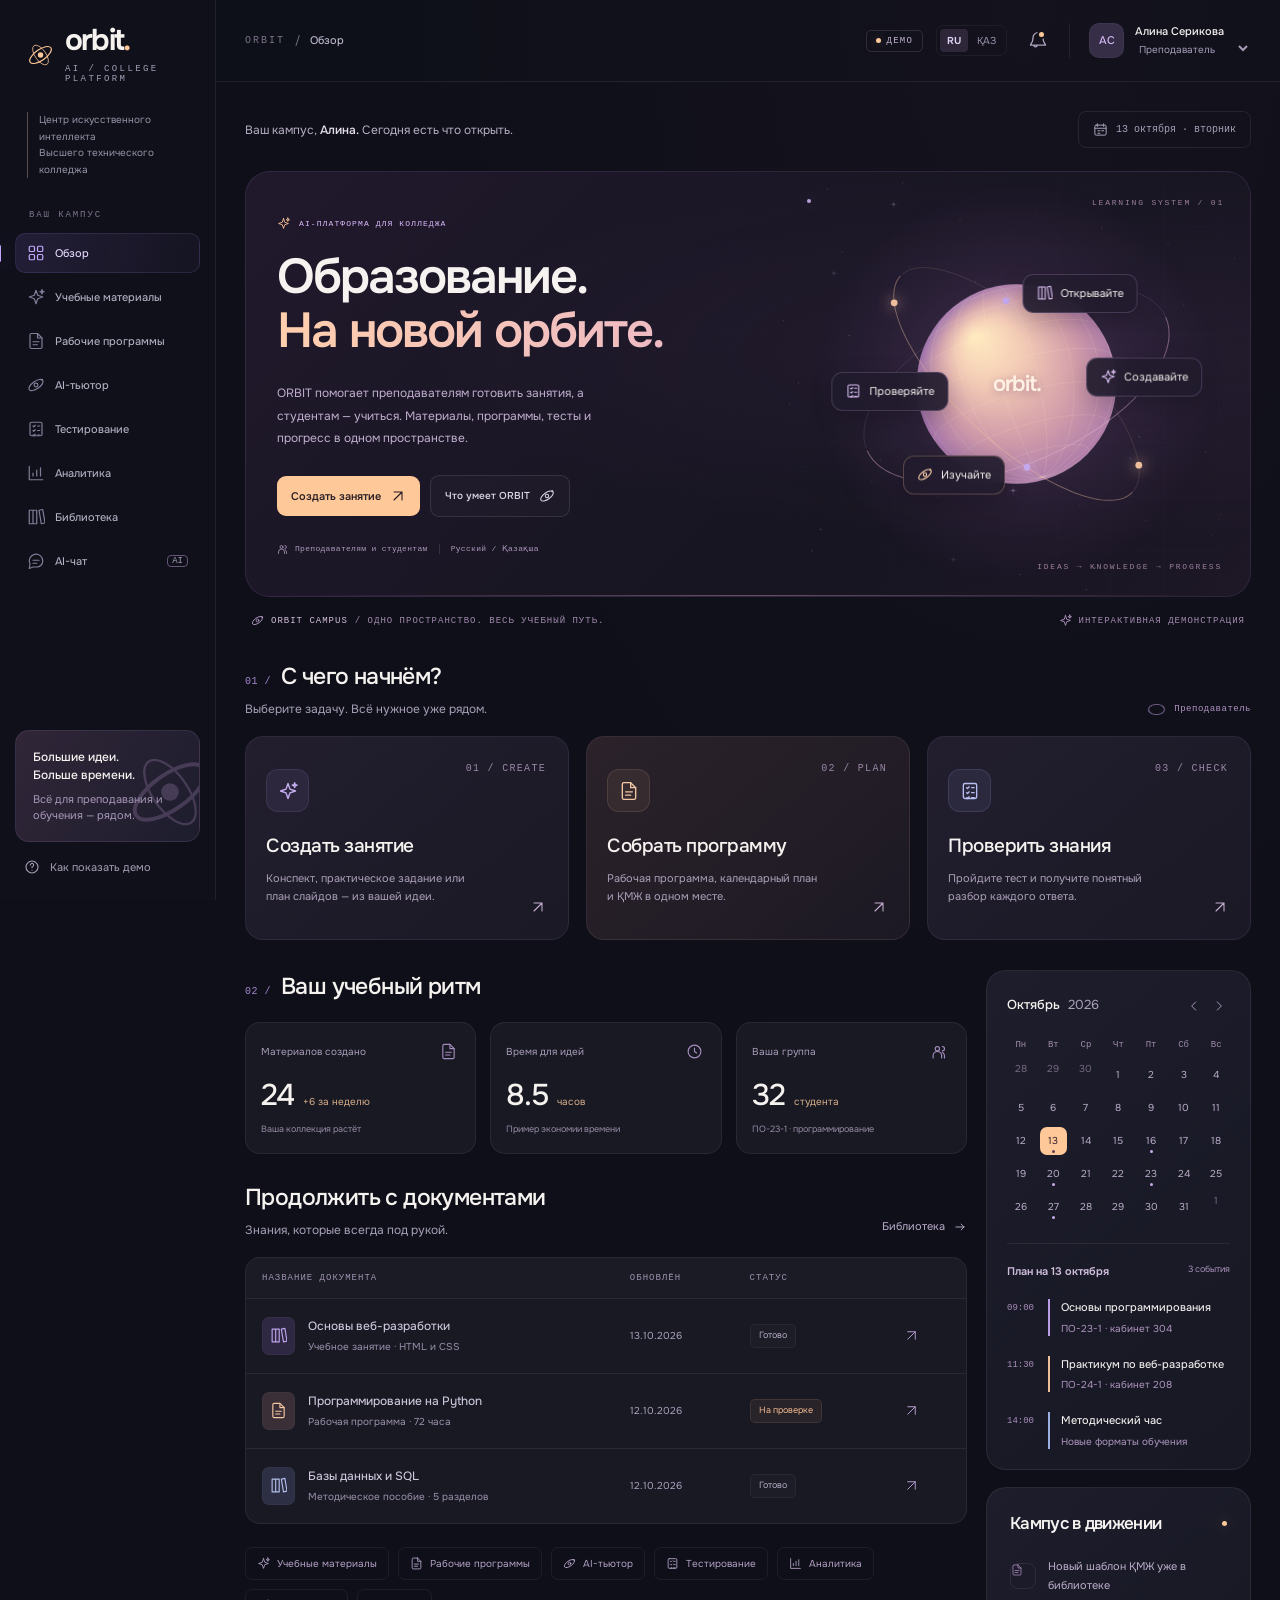
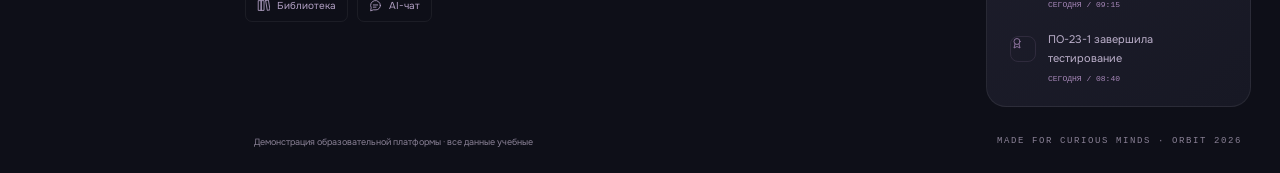
==== index.html @ 5b0c5c0c "first commit" ====
<!doctype html>
<html lang="ru">
<head>
<script type="application/json" id="font-license">{"font": "Onest", "license": "Copyright 2021 The Onest Project Authors (https://github.com/googlefonts/onest)\n\nThis Font Software is licensed under the SIL Open Font License, Version 1.1.\nThis license is copied below, and is also available with a FAQ at:\nhttps://scripts.sil.org/OFL\n\n\n-----------------------------------------------------------\nSIL OPEN FONT LICENSE Version 1.1 - 26 February 2007\n-----------------------------------------------------------\n\nPREAMBLE\nThe goals of the Open Font License (OFL) are to stimulate worldwide\ndevelopment of collaborative font projects, to support the font creation\nefforts of academic and linguistic communities, and to provide a free and\nopen framework in which fonts may be shared and improved in partnership\nwith others.\n\nThe OFL allows the licensed fonts to be used, studied, modified and\nredistributed freely as long as they are not sold by themselves. The\nfonts, including any derivative works, can be bundled, embedded, \nredistributed and/or sold with any software provided that any reserved\nnames are not used by derivative works. The fonts and derivatives,\nhowever, cannot be released under any other type of license. The\nrequirement for fonts to remain under this license does not apply\nto any document created using the fonts or their derivatives.\n\nDEFINITIONS\n\"Font Software\" refers to the set of files released by the Copyright\nHolder(s) under this license and clearly marked as such. This may\ninclude source files, build scripts and documentation.\n\n\"Reserved Font Name\" refers to any names specified as such after the\ncopyright statement(s).\n\n\"Original Version\" refers to the collection of Font Software components as\ndistributed by the Copyright Holder(s).\n\n\"Modified Version\" refers to any derivative made by adding to, deleting,\nor substituting -- in part or in whole -- any of the components of the\nOriginal Version, by changing formats or by porting the Font Software to a\nnew environment.\n\n\"Author\" refers to any designer, engineer, programmer, technical\nwriter or other person who contributed to the Font Software.\n\nPERMISSION & CONDITIONS\nPermission is hereby granted, free of charge, to any person obtaining\na copy of the Font Software, to use, study, copy, merge, embed, modify,\nredistribute, and sell modified and unmodified copies of the Font\nSoftware, subject to the following conditions:\n\n1) Neither the Font Software nor any of its individual components,\nin Original or Modified Versions, may be sold by itself.\n\n2) Original or Modified Versions of the Font Software may be bundled,\nredistributed and/or sold with any software, provided that each copy\ncontains the above copyright notice and this license. These can be\nincluded either as stand-alone text files, human-readable headers or\nin the appropriate machine-readable metadata fields within text or\nbinary files as long as those fields can be easily viewed by the user.\n\n3) No Modified Version of the Font Software may use the Reserved Font\nName(s) unless explicit written permission is granted by the corresponding\nCopyright Holder. This restriction only applies to the primary font name as\npresented to the users.\n\n4) The name(s) of the Copyright Holder(s) or the Author(s) of the Font\nSoftware shall not be used to promote, endorse or advertise any\nModified Version, except to acknowledge the contribution(s) of the\nCopyright Holder(s) and the Author(s) or with their explicit written\npermission.\n\n5) The Font Software, modified or unmodified, in part or in whole,\nmust be distributed entirely under this license, and must not be\ndistributed under any other license. The requirement for fonts to\nremain under this license does not apply to any document created\nusing the Font Software.\n\nTERMINATION\nThis license becomes null and void if any of the above conditions are\nnot met.\n\nDISCLAIMER\nTHE FONT SOFTWARE IS PROVIDED \"AS IS\", WITHOUT WARRANTY OF ANY KIND,\nEXPRESS OR IMPLIED, INCLUDING BUT NOT LIMITED TO ANY WARRANTIES OF\nMERCHANTABILITY, FITNESS FOR A PARTICULAR PURPOSE AND NONINFRINGEMENT\nOF COPYRIGHT, PATENT, TRADEMARK, OR OTHER RIGHT. IN NO EVENT SHALL THE\nCOPYRIGHT HOLDER BE LIABLE FOR ANY CLAIM, DAMAGES OR OTHER LIABILITY,\nINCLUDING ANY GENERAL, SPECIAL, INDIRECT, INCIDENTAL, OR CONSEQUENTIAL\nDAMAGES, WHETHER IN AN ACTION OF CONTRACT, TORT OR OTHERWISE, ARISING\nFROM, OUT OF THE USE OR INABILITY TO USE THE FONT SOFTWARE OR FROM\nOTHER DEALINGS IN THE FONT SOFTWARE.\n"}</script>
  <meta charset="utf-8">
  <meta name="viewport" content="width=device-width,initial-scale=1">
  <meta name="theme-color" content="#0e0f18">
  <meta name="description" content="ORBIT — интерактивная демонстрация образовательной платформы колледжа. Работает без интернета и установки.">
  <title>ORBIT — пространство образования</title>
  <link rel="icon" href="data:image/svg+xml,%3Csvg xmlns='http://www.w3.org/2000/svg' viewBox='0 0 64 64'%3E%3Crect width='64' height='64' rx='18' fill='%23161222'/%3E%3Cellipse cx='32' cy='32' rx='24' ry='12' transform='rotate(-35 32 32)' fill='none' stroke='%23ffc898' stroke-width='4'/%3E%3Ccircle cx='32' cy='32' r='7' fill='white'/%3E%3C/svg%3E">
  <style>
:root{--paper:#f5f6f0;--panel:#fff;--ink:#23362e;--muted:#7a857d;--line:#e5e9df;--purple:#4b55e8;--purple-soft:#edf0ff;--lime:#d9efa4;--forest:#233c33;--orange:#edac83;--peach:#f8e5d9;--radius:23px;--shadow:0 18px 55px #23362e0a;font-family:"Segoe UI",Arial,sans-serif;color:var(--ink);font-synthesis:none}
*{box-sizing:border-box}body{margin:0;background:var(--paper);font-size:14px;line-height:1.5}button,input,select,textarea{font:inherit}button,a,input,select,textarea{-webkit-tap-highlight-color:transparent}button{cursor:pointer}button:disabled{cursor:default;opacity:.5}button,a{touch-action:manipulation}button{color:inherit}a{color:inherit}button:focus-visible,a:focus-visible{outline:3px solid #a6b4ff;outline-offset:4px}input:focus,textarea:focus,select:focus{outline:2px solid #afb7fd;outline-offset:1px}button{border:0;background:none}h1,h2,h3,h4,p{margin:0}h1{font-size:34px;font-weight:650;letter-spacing:-1.3px;line-height:1.2}h2{font-size:20px;font-weight:650;letter-spacing:-.6px}h3{font-size:16px;font-weight:650;letter-spacing:-.3px}.icon{width:20px;height:20px;stroke-width:1.7;flex-shrink:0;vertical-align:middle}.app-shell{display:flex;min-height:100vh}.sidebar{width:244px;position:fixed;inset:0 auto 0 0;border-right:1px solid #dfe4d8;background:#edf0e7;padding:34px 23px 22px;z-index:30;display:flex;flex-direction:column}.brand{display:flex;align-items:center;gap:11px;padding:0 7px}.brand-symbol{width:39px;height:39px}.brand-name{font-size:27px;font-weight:760;letter-spacing:-1.1px;line-height:1}.brand-subtitle{font-size:10px;letter-spacing:2.2px;margin-top:6px;color:var(--muted)}.college-name{font-size:11px;line-height:1.6;margin:25px 9px 21px;color:#758071;max-width:165px}.nav-label{font-size:10px;letter-spacing:1.5px;text-transform:uppercase;color:#879180;margin:8px 12px 12px}.nav-list{display:flex;flex-direction:column;gap:6px}.nav-item{display:flex;align-items:center;gap:12px;text-align:left;border-radius:12px;padding:13px 14px;color:#758174;position:relative;font-size:13px;transition:background .2s,color .2s,transform .2s;width:100%}.nav-item:hover{background:#e4e8da;color:var(--ink);transform:translateX(2px)}.nav-item.active{background:var(--forest);color:#f5f7eb;box-shadow:0 5px 14px #1c322817}.nav-item.active:after{content:"";width:5px;height:5px;border-radius:50%;background:var(--lime);position:absolute;right:15px}.nav-ai{font-size:9px;border:1px solid #ccd2c1;padding:0 4px;border-radius:4px;margin-left:auto}.sidebar-bottom{margin-top:auto;padding-top:30px}.sidebar-note{padding:19px 16px;border-radius:18px;background:#e1e7d7;position:relative;overflow:hidden}.sidebar-note .mini-orbit{position:absolute;right:-9px;top:3px;width:72px;height:72px;opacity:.3}.sidebar-note h4{font-size:12px;position:relative;margin-bottom:5px}.sidebar-note p{font-size:11px;color:#75816d;position:relative;max-width:140px}.side-help{font-size:12px;margin-top:20px;display:flex;align-items:center;gap:10px;color:#7c8777;padding-left:10px}.workspace{margin-left:244px;width:calc(100% - 244px);min-width:0}.topbar{height:94px;display:flex;align-items:center;justify-content:space-between;padding:0 42px;border-bottom:1px solid var(--line);gap:18px}.breadcrumb{font-size:12px;color:#98a192;display:flex;align-items:center;gap:10px}.breadcrumb strong{font-weight:500;color:#566753}.topbar-tools{display:flex;align-items:center;gap:19px}.demo-tag{font-size:10px;letter-spacing:.5px;display:flex;align-items:center;gap:6px;border:1px solid #dce2d3;border-radius:6px;padding:4px 8px;color:#76816e}.status-dot{width:5px;height:5px;border-radius:50%;background:#83a15c;display:inline-block}.lang-toggle{display:flex;align-items:center;font-size:11px;gap:2px}.lang-toggle button{padding:5px 7px;color:#909989;border-radius:6px}.lang-toggle button.active{background:#e4e8dc;color:#344431;font-weight:650}.icon-button{padding:8px;display:flex;align-items:center;justify-content:center;border-radius:10px;color:#697864}.icon-button:hover{background:#e8eddf}.notif{position:relative}.notif:after{content:"";width:5px;height:5px;background:#eea785;border-radius:50%;position:absolute;right:10px;top:7px;border:2px solid var(--paper);box-sizing:content-box}.profile{display:flex;gap:10px;align-items:center;border-left:1px solid var(--line);padding-left:21px}.avatar{width:36px;height:36px;border-radius:50%;background:#e5d7f3;color:#6b4987;display:flex;align-items:center;justify-content:center;font-weight:650;font-size:12px;flex-shrink:0}.avatar.lime{background:#dfeab8;color:#56693c}.avatar.peach{background:#f5ddca;color:#997044}.avatar.blue{background:#dfe5fc;color:#626faa}.profile-copy{line-height:1.3}.profile-name{font-size:12px;font-weight:650}.role-select{border:0;background:transparent;color:#8b9685;font-size:10px;padding:3px 18px 0 0;max-width:135px;cursor:pointer}.menu-toggle{display:none}main{padding:35px 42px 25px;max-width:1700px;margin:0 auto}.page-head{display:flex;justify-content:space-between;gap:20px;align-items:flex-end;margin-bottom:29px}.page-head p{font-size:12px;color:var(--muted);margin-top:9px}.eyebrow{font-size:10px;font-weight:650;letter-spacing:1.4px;text-transform:uppercase;color:var(--muted);margin-bottom:12px}.date-chip{font-size:11px;color:#7d8978;border:1px solid #dfe5d7;border-radius:9px;padding:9px 13px;white-space:nowrap;display:flex;gap:8px;align-items:center}.btn{display:inline-flex;align-items:center;justify-content:center;gap:9px;padding:12px 19px;border-radius:10px;font-size:12px;font-weight:600;background:var(--purple);color:white;transition:transform .2s,background .2s,box-shadow .2s;white-space:nowrap}.btn:hover{transform:translateY(-2px);background:#3946d4;box-shadow:0 5px 17px #4b55e829}.btn.secondary{background:white;border:1px solid var(--line);color:var(--ink)}.btn.secondary:hover{background:#f9faf5}.btn.lime{background:var(--lime);color:#2b4130}.btn.lime:hover{background:#cce690}.btn.ghost{background:transparent;border:1px solid #cbd1c5;color:#657060}.btn.dark{background:var(--forest)}.btn.danger{background:#faf0ec;color:#af5d43;border:1px solid #f1d8cd}.btn.small{padding:8px 13px;font-size:11px;border-radius:8px}.btn .icon{width:16px;height:16px}.text-link{font-size:11px;color:#758465;display:inline-flex;align-items:center;gap:6px;padding:4px 0}.text-link .icon{width:14px;height:14px}.text-link:hover{color:var(--purple)}.dashboard-grid{display:grid;grid-template-columns:minmax(0,1fr) 294px;gap:26px}.hero{background:var(--forest);border-radius:var(--radius);min-height:251px;padding:29px 31px;position:relative;color:white;overflow:hidden}.hero-copy{position:relative;z-index:2;width:65%;max-width:460px}.hero-tag{display:flex;gap:7px;align-items:center;color:#cbd9bc;font-size:9px;letter-spacing:1.6px;text-transform:uppercase;margin-bottom:14px}.hero-tag .icon{width:14px;height:14px}.hero h2{font-size:32px;line-height:1.12;letter-spacing:-1px;font-weight:500;margin-bottom:13px}.hero p{font-size:11px;line-height:1.7;color:#aebbab;max-width:270px;margin-bottom:22px}.hero .btn{padding:10px 15px;font-size:10px}.orbit-art{width:340px;height:290px;position:absolute;right:-38px;top:-6px}.orbit-art .orbit-inner{transform-origin:180px 145px;animation:rotate 65s linear infinite}.orbit-art .float-label{animation:bob 5s ease-in-out infinite}.hero-foot{position:absolute;right:25px;bottom:19px;font-size:8px;letter-spacing:1.6px;color:#adbd9d}.stats{display:grid;grid-template-columns:repeat(3,1fr);gap:15px;margin-top:20px}.stat{border:1px solid var(--line);background:white;border-radius:17px;padding:17px 19px;min-width:0}.stat-top{display:flex;align-items:center;justify-content:space-between;margin-bottom:13px}.stat-label{font-size:10px;color:#87917f}.stat-icon{display:flex;align-items:center;justify-content:center;background:#f2f4ec;border-radius:8px;width:29px;height:29px;color:#839374}.stat-icon .icon{width:15px;height:15px}.stat-value{display:flex;align-items:baseline;gap:9px}.stat-value strong{font-size:29px;font-weight:550;line-height:1;letter-spacing:-1px}.stat-value span{font-size:9px;color:#8ba173}.stat-note{font-size:9px;color:#9ba28f;margin-top:10px}.section-head{display:flex;align-items:center;justify-content:space-between;gap:12px;margin:27px 0 16px}.section-head h2{font-size:17px}.section-head p{font-size:10px;color:#8d9883}.tool-grid{display:grid;grid-template-columns:repeat(4,1fr);gap:12px}.tool-card{background:#fdfef9;border:1px solid var(--line);border-radius:17px;padding:17px 15px;text-align:left;min-width:0;position:relative;transition:transform .2s,box-shadow .2s}.tool-card:hover{transform:translateY(-5px);box-shadow:var(--shadow)}.tool-card:nth-child(1){background:#edeffa;border-color:#e4e7f6}.tool-card:nth-child(2){background:#e8eedf;border-color:#e1e8d6}.tool-card:nth-child(3){background:#f6e9dc;border-color:#f0e2d4}.tool-card:nth-child(4){background:#f2ecf7;border-color:#eae3f0}.tool-icon{border-radius:11px;background:#ffffffb3;display:flex;align-items:center;justify-content:center;width:38px;height:38px;margin-bottom:19px;color:#748073}.tool-card:nth-child(1) .tool-icon{color:#737dc1}.tool-card:nth-child(3) .tool-icon{color:#ad906d}.tool-card:nth-child(4) .tool-icon{color:#9b85b1}.tool-card h3{font-size:12px;line-height:1.5;margin-bottom:5px}.tool-card p{font-size:9px;color:#8a9580;line-height:1.65;max-width:115px}.tool-card .corner-arrow{position:absolute;right:12px;top:15px;width:12px;height:12px;color:#a8af9e}.panel{background:white;border:1px solid var(--line);border-radius:var(--radius);padding:24px}.panel-head{display:flex;align-items:center;justify-content:space-between;gap:15px;margin-bottom:20px}.panel-head h2{font-size:16px}.panel-head p{font-size:10px;color:var(--muted);margin-top:4px}.pill{display:inline-flex;align-items:center;gap:5px;border-radius:5px;padding:3px 7px;background:#edf2e5;color:#809467;font-size:9px;white-space:nowrap}.pill.purple{background:#eef0fe;color:#7b83ba}.pill.orange{background:#f9eee5;color:#b19a7c}.pill.gray{background:#f0f2ec;color:#88917e}.pill.red{background:#f8eae5;color:#b97663}.pill .icon{width:11px;height:11px}.calendar-panel{padding:23px 23px 20px}.calendar-month{font-size:12px;font-weight:600;display:flex;align-items:center;gap:7px}.calendar-nav{display:flex;gap:3px}.calendar-nav button{padding:4px;border-radius:5px}.calendar-nav .icon{width:14px;height:14px}.calendar-grid{display:grid;grid-template-columns:repeat(7,1fr);gap:5px;margin:18px -3px 0;text-align:center}.calendar-grid .weekday{font-size:9px;color:#9aa28e;margin-bottom:3px}.calendar-day{font-size:10px;height:27px;border-radius:8px;position:relative;padding:0}.calendar-day.muted{color:#c2c8b9}.calendar-day:hover{background:#f0f3e8}.calendar-day.selected{background:var(--forest);color:white}.calendar-day.event:after{content:"";position:absolute;bottom:2px;left:calc(50% - 1px);width:3px;height:3px;border-radius:50%;background:#b5c392}.calendar-day.selected:after{background:var(--lime)}.schedule-head{border-top:1px solid var(--line);margin-top:20px;padding-top:17px;display:flex;justify-content:space-between;font-size:11px;font-weight:600}.schedule-item{display:flex;gap:12px;margin-top:19px}.time-col{color:#9ba68f;font-size:9px;padding-top:1px;min-width:28px}.schedule-details{border-left:2px solid #c6d4a7;padding-left:11px;min-width:0}.schedule-details.purple{border-color:#adb3e5}.schedule-details.orange{border-color:#e9be9e}.schedule-details strong{font-size:10px;font-weight:600;display:block}.schedule-details span{font-size:9px;color:#9ba48e;display:block;margin-top:4px}.focus-card{background:#e8eecf;border-radius:var(--radius);padding:24px;margin-top:20px;position:relative;overflow:hidden}.focus-card .eyebrow{font-size:9px;margin-bottom:14px;color:#869264}.focus-card h3{font-size:19px;line-height:1.35;max-width:180px;font-weight:550;margin-bottom:10px}.focus-card p{font-size:10px;color:#8a9569;max-width:185px}.focus-card .focus-art{position:absolute;width:100px;height:100px;right:-20px;bottom:-26px;opacity:.55}.focus-bottom{display:flex;align-items:center;justify-content:space-between;margin-top:21px;color:#7c8b57;font-size:9px;position:relative}.mini-avatars{display:flex;padding-right:7px}.mini-avatars span{border:2px solid #e8eecf;border-radius:50%;width:24px;height:24px;background:#c7d7a1;display:flex;align-items:center;justify-content:center;margin-left:-5px;font-size:7px;color:#617445}.mini-avatars span:nth-child(2){background:#efd5b6}.mini-avatars span:nth-child(3){background:#d0cef0}.activity-panel{margin-top:20px;padding:23px}.activity-entry{display:flex;gap:12px;margin-top:18px}.activity-dot{border:1px solid var(--line);width:25px;height:25px;border-radius:50%;display:flex;align-items:center;justify-content:center;color:#97a789;flex-shrink:0}.activity-dot .icon{width:12px;height:12px}.activity-entry p{font-size:10px;line-height:1.6}.activity-entry span{font-size:9px;color:#a3ab98;display:block;margin-top:3px}.table-panel{border:1px solid var(--line);border-radius:17px;background:white;overflow:hidden}.data-table{width:100%;border-collapse:collapse;text-align:left}.data-table th{font-size:9px;font-weight:400;text-transform:uppercase;letter-spacing:.7px;color:#9ca592;padding:13px 19px;border-bottom:1px solid var(--line);background:#fcfdf9}.data-table td{padding:15px 19px;border-bottom:1px solid #edf0e7;font-size:11px}.data-table tr:last-child td{border:0}.data-table td.dim{font-size:10px;color:#9ca48f}.doc-cell{display:flex;align-items:center;gap:11px}.doc-icon{width:33px;height:38px;background:#edf0fc;display:flex;align-items:center;justify-content:center;color:#8c98c5;border-radius:7px;flex-shrink:0}.doc-icon.green{background:#eaf0e1;color:#8ca573}.doc-icon.peach{background:#faeee3;color:#c29e7b}.doc-icon .icon{width:17px;height:17px}.doc-cell strong{display:block;font-size:11px;font-weight:550}.doc-cell small{display:block;color:#a2aa98;font-size:9px;margin-top:3px}.progress-track{height:5px;background:#edf0e6;border-radius:5px;overflow:hidden;min-width:65px}.progress-fill{height:100%;background:#bdce91;border-radius:5px;transition:width .5s}.row-action{color:#a7b097;padding:4px;display:flex;align-items:center;border-radius:5px}.row-action:hover{background:var(--purple-soft);color:var(--purple)}.row-action .icon{width:15px;height:15px}footer{padding:7px 42px 22px;max-width:1700px;margin:0 auto;color:#a2aa97;font-size:9px;display:flex;justify-content:space-between;gap:12px}.footer-sign{letter-spacing:1.2px}.split-layout{display:grid;grid-template-columns:340px minmax(0,1fr);gap:25px;align-items:start}.form-panel{padding:24px;position:sticky;top:20px}.form-panel h2{font-size:17px;margin-bottom:5px}.form-intro{font-size:11px;color:var(--muted);margin-bottom:23px;line-height:1.7}.field{margin-bottom:18px}.field label{display:block;font-size:11px;font-weight:550;margin-bottom:7px}.field input,.field select,.field textarea,.search-field input{width:100%;border:1px solid #e0e5d8;background:#fafbf6;color:var(--ink);border-radius:9px;padding:11px 12px;font-size:12px;min-width:0}.field textarea{resize:vertical;min-height:85px}.field .hint{font-size:9px;line-height:1.6;color:#96a086;margin-top:6px}.field-row{display:grid;grid-template-columns:1fr 1fr;gap:12px}.field input[type="number"]{padding-right:4px}.segmented{display:flex;background:#f0f3e9;padding:4px;border-radius:10px;gap:3px;margin-bottom:20px}.segmented button{font-size:11px;padding:9px 10px;border-radius:7px;flex:1;color:#8b967c}.segmented button.active{background:white;color:var(--ink);box-shadow:0 3px 8px #2639210b}.generate-button{width:100%;margin-top:4px}.demo-caption{display:flex;align-items:flex-start;gap:7px;color:#9aa48c;font-size:9px;line-height:1.7;margin-top:12px}.demo-caption .icon{width:13px;height:13px;margin-top:2px}.preview-panel{min-height:535px;padding:0;overflow:hidden}.preview-toolbar{padding:18px 24px;border-bottom:1px solid var(--line);display:flex;justify-content:space-between;align-items:center;gap:14px}.preview-toolbar h3{font-size:12px}.preview-toolbar p{font-size:9px;color:#9ba58d;margin-top:3px}.toolbar-buttons{display:flex;gap:8px;flex-wrap:wrap}.empty-preview{min-height:435px;display:flex;flex-direction:column;align-items:center;justify-content:center;padding:35px;text-align:center;background:radial-gradient(ellipse at center,#f3f5ea,white 68%)}.empty-preview svg{width:176px;height:150px;margin-bottom:22px}.empty-preview h2{font-size:22px;font-weight:500;max-width:380px}.empty-preview p{font-size:12px;color:#919c83;line-height:1.8;max-width:350px;margin-top:12px}.empty-preview .sample-button{margin-top:21px}.document-preview{padding:33px 36px;font-size:12px;line-height:1.8;color:#66735d}.document-preview .doc-kicker{color:#9aa78b;font-size:9px;letter-spacing:1.5px;text-transform:uppercase;margin-bottom:17px}.document-preview h2{font-size:26px;line-height:1.35;letter-spacing:-.7px;color:var(--ink);margin-bottom:14px}.document-preview h3{font-size:14px;color:var(--ink);margin:23px 0 8px}.document-preview p{margin:9px 0}.document-preview ul,.document-preview ol{padding-left:20px;margin:8px 0}.document-preview li{margin-bottom:6px}.document-meta{display:flex;gap:7px;flex-wrap:wrap;margin-bottom:23px}.document-preview table{width:100%;border-collapse:collapse;font-size:11px;margin-top:12px}.document-preview th{text-align:left;background:#f0f3e8;font-weight:550}.document-preview td,.document-preview th{border:1px solid #e2e7d7;padding:10px;vertical-align:top}.doc-tip{border-top:1px solid var(--line);padding-top:16px;margin-top:25px;font-size:10px;color:#96a286}.generation-state{display:flex;flex-direction:column;align-items:center;justify-content:center;min-height:400px;padding:35px}.generating-orbit{width:105px;height:105px;animation:rotate 5s linear infinite;margin-bottom:25px}.generation-state h2{font-size:20px;margin-bottom:12px}.generation-state p{color:#899776;font-size:12px}.generation-track{height:5px;background:#ebefdf;width:230px;border-radius:5px;margin:24px 0 12px;overflow:hidden}.generation-fill{height:100%;background:var(--purple);transition:width .4s;border-radius:5px}.generation-percent{font-size:10px;color:#a0aa8f;margin-bottom:22px}.library-toolbar{display:flex;align-items:center;justify-content:space-between;gap:20px;margin-bottom:24px}.search-field{display:flex;align-items:center;position:relative;max-width:350px;flex:1}.search-field .icon{position:absolute;left:13px;width:16px;height:16px;color:#9ca78d}.search-field input{padding-left:39px;background:white}.filter-tabs{display:flex;gap:7px;flex-wrap:wrap}.filter-tabs button{border:1px solid #dfe5d6;border-radius:8px;padding:8px 12px;font-size:11px;color:#89947a}.filter-tabs button.active{border-color:var(--forest);background:var(--forest);color:white}.library-grid{display:grid;grid-template-columns:repeat(3,1fr);gap:20px}.library-card{background:white;border:1px solid var(--line);border-radius:20px;overflow:hidden;transition:transform .2s,box-shadow .2s}.library-card:hover{transform:translateY(-4px);box-shadow:var(--shadow)}.book-cover{height:156px;background:#e8eedc;padding:22px 24px;position:relative;overflow:hidden}.book-cover.purple{background:#e9eafa}.book-cover.peach{background:#f7e9db}.book-cover.dark{background:#334a3f;color:#e5efd6}.book-cover .book-no{font-size:10px;letter-spacing:2px;color:#94a27d;position:relative;z-index:1}.book-cover.dark .book-no{color:#afbea0}.book-cover h3{font-size:23px;letter-spacing:-.8px;line-height:1.25;max-width:200px;margin-top:19px;font-weight:500;position:relative;z-index:1}.book-art{position:absolute;width:190px;height:190px;right:-36px;top:10px;color:#9fb77b;opacity:.35}.book-cover.purple .book-art{color:#9b9de0}.book-cover.peach .book-art{color:#d3ab7e}.book-cover.dark .book-art{color:#c6dca3}.library-card-body{padding:20px 23px}.library-card-body p{font-size:11px;color:#9ba58b;margin:7px 0 17px}.library-card-bottom{display:flex;justify-content:space-between;align-items:center;border-top:1px solid var(--line);padding-top:14px;font-size:10px;color:#a0a98e}.star-button{color:#bcc4ad;font-size:19px;line-height:1;padding:6px}.star-button.active{color:#c0ac55}.library-empty{text-align:center;padding:50px;grid-column:1/-1;color:var(--muted)}.upload-drop{border:1px dashed #cad5b8;border-radius:17px;padding:24px;display:flex;align-items:center;justify-content:space-between;gap:20px;margin-top:25px;background:#f1f4e8}.upload-drop h3{font-size:12px}.upload-drop p{font-size:10px;color:#92a17e;margin-top:5px}.chat-layout{display:grid;grid-template-columns:260px minmax(0,1fr);gap:24px}.tutor-topics{padding:23px}.tutor-topics h2{font-size:15px;margin-bottom:16px}.topic-button{display:flex;text-align:left;align-items:center;gap:11px;padding:13px 0;border-bottom:1px solid var(--line);width:100%;font-size:11px}.topic-button:last-child{border:0}.topic-button .icon{color:#98a884;width:17px;height:17px}.topic-button:hover{color:var(--purple)}.mentor-card{background:#ecedfa;border-radius:20px;padding:23px;margin-top:20px;position:relative;overflow:hidden}.mentor-card h3{font-size:20px;font-weight:500;line-height:1.3;margin:20px 0 10px;max-width:150px}.mentor-card p{font-size:10px;color:#9095ad;line-height:1.8}.chat-panel{padding:0;display:flex;flex-direction:column;min-height:570px;overflow:hidden}.chat-header{padding:19px 25px;display:flex;align-items:center;gap:12px;border-bottom:1px solid var(--line)}.ai-avatar{background:var(--forest);color:var(--lime);border-radius:12px;width:38px;height:38px;display:flex;align-items:center;justify-content:center}.chat-header h3{font-size:13px}.chat-header p{font-size:10px;color:#9ca88d}.chat-header .pill{margin-left:auto}.chat-messages{padding:27px;max-height:440px;min-height:340px;overflow:auto;display:flex;flex-direction:column;gap:22px;flex:1;scroll-behavior:smooth}.chat-message{display:flex;gap:11px;max-width:88%;align-items:flex-start}.chat-message.user{align-self:flex-end;flex-direction:row-reverse}.chat-message .avatar{width:28px;height:28px;font-size:10px}.bubble{padding:16px 19px;background:#f3f6ec;border-radius:0 16px 16px 16px;font-size:12px;line-height:1.85;color:#627355;white-space:pre-wrap}.chat-message.user .bubble{background:var(--purple);color:white;border-radius:16px 0 16px 16px}.message-caption{font-size:8px;color:#a7b294;margin-top:6px}.chat-input-wrap{border-top:1px solid var(--line);padding:18px 24px 15px}.chat-form{display:flex;gap:10px;align-items:flex-end;border:1px solid #e1e7d6;background:#fafbf6;border-radius:12px;padding:8px}.chat-form textarea{flex:1;border:0;background:transparent;resize:none;min-height:38px;height:38px;max-height:100px;padding:9px;font-size:12px;outline:none}.chat-form button{width:38px;height:38px;border-radius:9px;flex-shrink:0;background:var(--forest);color:var(--lime)}.chat-input-caption{font-size:9px;color:#9da891;margin-top:9px;text-align:center}.chat-suggestions{display:flex;flex-wrap:wrap;gap:8px;margin:0 25px 20px}.chat-suggestions button{border:1px solid var(--line);font-size:10px;padding:7px 11px;border-radius:7px;color:#8a987a}.test-grid{display:grid;grid-template-columns:repeat(3,1fr);gap:20px}.test-card{border:1px solid var(--line);border-radius:21px;background:white;padding:25px;position:relative;overflow:hidden}.test-card .test-art{width:77px;height:77px;margin-bottom:25px;color:#a2b47e}.test-card:nth-child(2) .test-art{color:#aaa8d5}.test-card:nth-child(3) .test-art{color:#d0aa8a}.test-card h2{font-size:20px;margin-bottom:7px}.test-card p{font-size:11px;color:#97a287;margin-bottom:24px}.test-card .test-meta{display:flex;gap:14px;margin-bottom:22px;font-size:10px;color:#8e9a7d}.test-card .btn{width:100%}.quiz-panel{max-width:850px;margin:0 auto;padding:30px}.quiz-top{display:flex;align-items:center;justify-content:space-between;gap:12px;margin-bottom:20px}.quiz-top span{font-size:11px;color:#8f9d7e}.quiz-track{height:5px;background:#edf1e3;border-radius:6px;margin-bottom:34px;overflow:hidden}.quiz-track div{height:100%;background:var(--purple);transition:width .3s}.quiz-panel h2{font-size:25px;line-height:1.45;margin-bottom:25px;font-weight:550}.answer-option{display:flex;align-items:center;gap:15px;border:1px solid #e2e8d7;border-radius:12px;padding:15px 18px;width:100%;text-align:left;margin-bottom:12px;font-size:13px;color:#78876a}.answer-option .answer-letter{border:1px solid #dce4cf;width:28px;height:28px;border-radius:8px;display:flex;align-items:center;justify-content:center;font-size:11px;flex-shrink:0}.answer-option.selected{background:#eef0ff;border-color:#aeb7f1;color:var(--purple)}.answer-option.selected .answer-letter{background:var(--purple);color:white;border-color:var(--purple)}.answer-option:hover{border-color:#aebba0}.quiz-actions{margin-top:25px;border-top:1px solid var(--line);padding-top:22px;display:flex;align-items:center;justify-content:space-between}.quiz-result{display:grid;grid-template-columns:230px 1fr;gap:40px;align-items:center;border-bottom:1px solid var(--line);padding-bottom:35px;margin-bottom:25px}.result-ring{width:190px;height:190px;position:relative;display:flex;align-items:center;justify-content:center;flex-direction:column}.result-ring svg{position:absolute;inset:0;width:190px;height:190px;transform:rotate(-90deg)}.result-ring strong{font-size:44px;font-weight:550;letter-spacing:-2px;position:relative}.result-ring span{font-size:11px;color:#94a17f;position:relative}.result-copy h2{margin-bottom:12px}.result-copy p{font-size:12px;color:#899878;margin:12px 0 22px}.review-item{padding:16px 0;border-bottom:1px solid var(--line)}.review-item h3{font-size:12px;margin-bottom:7px;display:flex;gap:9px;align-items:center}.review-item p{font-size:11px;color:#8f9d7c;margin-left:26px}.review-item .icon{width:16px;height:16px;color:#89a26b}.review-item.wrong .icon{color:#cb9172}.analytics-controls{display:flex;gap:9px}.analytics-controls select{border:1px solid #dbe3ce;border-radius:9px;background:white;font-size:11px;padding:10px;color:#7d8b6c}.metric-grid{display:grid;grid-template-columns:repeat(4,1fr);gap:18px;margin-bottom:25px}.metric-card{border:1px solid var(--line);background:white;border-radius:19px;padding:23px}.metric-card:nth-child(2){background:#e8eedc}.metric-card .metric-label{font-size:11px;color:#8c987a}.metric-card .metric-value{font-size:37px;letter-spacing:-1.5px;font-weight:500;margin:13px 0 9px;line-height:1.1}.metric-card small{font-size:10px;color:#9ca68b}.analytics-grid{display:grid;grid-template-columns:minmax(0,1.7fr) minmax(0,1fr);gap:24px}.chart-wrap{height:235px;position:relative;margin-top:25px}.chart-grid{position:absolute;inset:0 0 30px 35px;display:flex;flex-direction:column;justify-content:space-between}.chart-line{border-top:1px dashed #e5eadb;position:relative}.chart-line span{position:absolute;left:-33px;top:-8px;font-size:9px;color:#acb69b}.bar-chart{position:absolute;inset:0 0 0 40px;display:flex;justify-content:space-around;align-items:flex-end;gap:15px}.bar-group{height:100%;display:flex;flex-direction:column;align-items:center;justify-content:flex-end;flex:1;position:relative}.bar-pair{display:flex;align-items:flex-end;gap:5px;width:65%;height:calc(100% - 30px);position:relative}.bar{background:#c4d69c;flex:1;border-radius:5px 5px 0 0;position:relative;min-width:8px;transition:height .5s}.bar.alt{background:#adb5df}.bar:hover{opacity:.75}.bar-value{position:absolute;top:-20px;left:50%;transform:translateX(-50%);font-size:8px;color:#8e9c77;opacity:0}.bar:hover .bar-value{opacity:1}.bar-group .bar-label{height:30px;font-size:9px;color:#98a486;padding-top:11px}.chart-legend{display:flex;gap:19px;font-size:9px;color:#96a482;margin-top:14px}.chart-legend span{display:flex;gap:6px;align-items:center}.chart-legend i{width:7px;height:7px;border-radius:2px;background:#c4d69c}.chart-legend i.alt{background:#adb5df}.donut-wrap{display:flex;align-items:center;justify-content:center;margin:22px auto 17px;width:170px;height:170px;position:relative}.donut-wrap svg{position:absolute;inset:0;transform:rotate(-90deg);width:170px;height:170px}.donut-text{text-align:center;position:relative}.donut-text strong{font-size:32px;display:block;font-weight:500}.donut-text span{font-size:9px;color:#9ba786}.donut-legend{display:flex;flex-direction:column;gap:10px}.donut-legend div{display:flex;align-items:center;gap:8px;font-size:10px;color:#8a9976}.donut-legend i{width:6px;height:6px;border-radius:50%;background:#b6ca8b}.donut-legend strong{margin-left:auto;color:#7c8c69;font-weight:500}.analytics-table{margin-top:24px}.student-progress{display:flex;gap:10px;align-items:center}.student-progress span{font-size:10px;color:#829366;min-width:27px}.student-progress .progress-track{width:80px}.admin-summary{display:flex;gap:12px;margin-bottom:24px}.admin-summary .pill{padding:7px 11px;font-size:10px}.admin-table{overflow-x:auto}.admin-table .data-table th,.admin-table .data-table td{white-space:nowrap}.user-cell{display:flex;align-items:center;gap:11px}.user-cell .avatar{width:31px;height:31px;font-size:10px}.user-cell small{display:block;font-size:9px;color:#a0aa8f;margin-top:3px}.user-actions{display:flex;gap:7px}.settings-grid{display:grid;grid-template-columns:1fr 1fr;gap:24px;margin-top:25px}.settings-row{display:flex;justify-content:space-between;align-items:center;gap:20px;border-bottom:1px solid var(--line);padding:15px 0;font-size:12px}.settings-row:last-child{border:0}.settings-row small{color:#9caa8b;display:block;font-size:10px;margin-top:4px}.switch{width:35px;height:20px;background:#ccd6bd;position:relative;border-radius:12px;padding:0;flex-shrink:0}.switch:after{content:"";position:absolute;left:3px;top:3px;width:14px;height:14px;background:white;border-radius:50%;transition:transform .2s}.switch.on{background:#829b62}.switch.on:after{transform:translateX(15px)}.modal-overlay{position:fixed;inset:0;background:#20322775;backdrop-filter:blur(5px);display:flex;align-items:center;justify-content:center;z-index:100;padding:25px}.modal{width:100%;max-width:560px;max-height:90vh;overflow:auto;background:var(--paper);border:1px solid #f9fbf3;border-radius:24px;box-shadow:0 30px 90px #182a2840;padding:29px;animation:modal-in .2s ease-out}.modal.wide{max-width:860px}.modal-header{display:flex;justify-content:space-between;align-items:flex-start;gap:20px;margin-bottom:23px}.modal-header h2{font-size:23px}.modal-header p{font-size:11px;color:#909c80;margin-top:6px}.modal-header .icon-button{margin-top:-4px}.modal-footer{display:flex;justify-content:flex-end;gap:9px;margin-top:25px;padding-top:20px;border-top:1px solid var(--line)}.modal .document-preview{padding:7px 5px}.notification-item{padding:18px 0;display:flex;align-items:flex-start;gap:13px;border-bottom:1px solid var(--line)}.notification-item:last-child{border:0}.notification-item p{font-size:12px}.notification-item small{color:#9aa687;font-size:10px;display:block;margin-top:5px}.help-steps{counter-reset:steps;display:flex;flex-direction:column;gap:17px}.help-step{display:flex;gap:13px;align-items:flex-start;font-size:12px;color:#7c8c6b;line-height:1.7}.help-step:before{counter-increment:steps;content:counter(steps,decimal-leading-zero);font-size:11px;color:#71875d;background:#e6edd8;border-radius:9px;padding:7px 9px}.help-step strong{color:var(--ink);display:block;margin-bottom:3px;font-size:12px}.toast{background:var(--forest);color:#e8f0dc;box-shadow:0 8px 35px #192c2830;position:fixed;bottom:30px;left:calc(50% + 100px);transform:translateX(-50%);z-index:150;display:flex;align-items:center;gap:12px;border-radius:12px;padding:14px 21px;font-size:12px;max-width:90vw;animation:modal-in .2s ease-out}.toast .icon{color:var(--lime);width:18px;height:18px}.reveal{animation:reveal .3s ease-out}.required-note{font-size:10px;color:#ac7560}.hidden{display:none!important}.sr-only{position:absolute;width:1px;height:1px;padding:0;margin:-1px;overflow:hidden;clip:rect(0,0,0,0);white-space:nowrap;border:0}.slide-preview{background:#eff3e5;border:1px solid #e0e7d4;border-radius:15px;padding:27px;margin:16px 0;position:relative;min-height:175px}.slide-preview .slide-no{font-size:9px;letter-spacing:1px;color:#9aa88b}.slide-preview h3{font-size:22px;max-width:450px;margin:18px 0 12px}.slide-preview p{max-width:450px;font-size:12px}.slide-preview:nth-child(even){background:#edeeff}.empty-list{text-align:center;padding:35px;font-size:12px;color:#94a17f}.calendar-small-note{font-size:9px;color:#9ba88c;margin-top:12px}.tip-banner{display:flex;align-items:center;gap:13px;background:#ecefdc;padding:18px 22px;border-radius:14px;font-size:11px;color:#8a9573;margin-bottom:24px}.tip-banner .icon{color:#a0b17f}.keyboard-key{font-size:9px;border:1px solid #d8dfca;border-radius:4px;padding:1px 5px;margin-left:auto;color:#929e82}.typing{display:flex;gap:4px;padding:7px 0}.typing span{width:5px;height:5px;border-radius:50%;background:#9caa8a;animation:bob 1s ease-in-out infinite}.typing span:nth-child(2){animation-delay:.15s}.typing span:nth-child(3){animation-delay:.3s}.upload-note{font-size:11px;color:#9aa68b;line-height:1.8;margin-bottom:20px}.journey-step{background:white;border:1px solid var(--line);border-radius:16px;padding:20px;margin-bottom:12px}.journey-step strong{font-size:13px}.journey-step p{font-size:11px;color:#98a486;margin-top:7px}.journey-step .btn{margin-top:15px}
@keyframes rotate{to{transform:rotate(360deg)}}@keyframes bob{0%,100%{transform:translateY(0)}50%{transform:translateY(-5px)}}@keyframes reveal{from{opacity:0;transform:translateY(7px)}to{opacity:1;transform:translateY(0)}}@keyframes modal-in{from{opacity:0;transform:translateY(5px)}to{opacity:1;transform:translateY(0)}}
@media(min-width:1600px){.hero{min-height:275px}.hero h2{font-size:38px}.orbit-art{right:15px;width:390px;height:310px}.hero-copy{max-width:500px}.dashboard-grid{grid-template-columns:minmax(0,1fr) 330px}.tool-card{padding:21px}.tool-card h3{font-size:14px}.tool-card p{font-size:11px;max-width:145px}.hero p{font-size:12px}.hero .btn{font-size:12px}.calendar-grid{gap:8px}.calendar-day{height:30px}.stat{padding:21px}.stat-label{font-size:11px}.data-table td{padding:18px 22px}}
@media(max-width:1280px){.sidebar{width:218px;padding:30px 17px 20px}.workspace{margin-left:218px;width:calc(100% - 218px)}.topbar{padding:0 28px}main{padding:30px 28px 25px}footer{padding-left:28px;padding-right:28px}.dashboard-grid{grid-template-columns:minmax(0,1fr) 262px;gap:21px}.hero{padding:26px}.hero h2{font-size:29px}.hero-copy{width:68%}.orbit-art{right:-85px;opacity:.85}.tool-grid{gap:9px}.tool-card{padding:15px 12px}.tool-card h3{font-size:11px}.tool-card p{font-size:9px}.stat{padding:16px 14px}.stat-value strong{font-size:27px}.data-table td,.data-table th{padding-left:14px;padding-right:14px}.split-layout{grid-template-columns:300px minmax(0,1fr);gap:20px}.form-panel{padding:22px}.document-preview{padding:27px}.preview-toolbar{padding:17px 20px}.library-grid{gap:16px}.book-cover{padding:20px}.book-cover h3{font-size:21px}.metric-card{padding:20px}.profile-copy{display:none}.profile{padding-left:16px}.chat-layout{grid-template-columns:225px minmax(0,1fr)}}
@media(max-width:1080px){.sidebar{width:195px;padding:28px 13px}.workspace{margin-left:195px;width:calc(100% - 195px)}.brand{gap:8px}.brand-name{font-size:24px}.nav-item{font-size:12px;padding:12px}.nav-item .icon{width:18px;height:18px}.topbar{height:82px;padding:0 24px}.topbar-tools{gap:12px}main{padding:28px 24px}.dashboard-grid{grid-template-columns:1fr}.dashboard-right{display:grid;grid-template-columns:1fr 1fr;gap:20px}.dashboard-right .calendar-panel{grid-row:span 2}.focus-card,.activity-panel{margin:0}.calendar-grid{gap:7px}.hero-copy{width:62%}.hero h2{font-size:35px}.orbit-art{right:0;opacity:1}.tool-card h3{font-size:13px}.tool-card p{font-size:10px;max-width:150px}.tool-grid{gap:13px}.split-layout{grid-template-columns:280px minmax(0,1fr);gap:18px}.toolbar-buttons .btn{padding:8px 10px;font-size:10px}.preview-toolbar{flex-wrap:wrap}.library-grid{grid-template-columns:repeat(2,1fr)}.metric-grid{grid-template-columns:repeat(2,1fr)}.analytics-grid{grid-template-columns:1fr 1fr}.test-grid{grid-template-columns:1fr}.test-card{display:grid;grid-template-columns:80px 1fr 150px;gap:0 25px;align-items:center}.test-card .test-art{grid-row:span 3;margin:0}.test-card h2{font-size:21px}.test-card p{margin-bottom:10px}.test-card .test-meta{grid-column:2;margin:0}.test-card .btn{grid-column:3;grid-row:1/4}.chat-layout{grid-template-columns:1fr}.tutor-sidebar{display:grid;grid-template-columns:1fr 1fr;gap:18px}.mentor-card{margin:0}.chat-panel{min-height:500px}.page-head{flex-wrap:wrap}.settings-grid{grid-template-columns:1fr}.profile-copy{display:block}.role-select{max-width:100px}.profile-name{font-size:11px}footer{padding-left:24px;padding-right:24px}}
@media(max-width:800px){.sidebar{width:244px;transform:translateX(-100%);transition:transform .25s;box-shadow:10px 0 40px #20322720}.sidebar.open{transform:translateX(0)}.workspace{width:100%;margin-left:0}.menu-toggle{display:flex}.topbar{height:76px;padding:0 20px;gap:8px}.breadcrumb{margin-right:auto}.breadcrumb>span{display:none}.topbar-tools{gap:9px}.profile{padding-left:12px}.topbar .demo-tag{display:none}main{padding:27px 20px}.page-head h1{font-size:30px}.page-head{margin-bottom:25px}.split-layout{grid-template-columns:1fr}.form-panel{position:static}.form-panel form{display:grid;grid-template-columns:1fr 1fr;gap:0 18px}.form-panel .field:first-of-type,.form-panel .field:has(textarea),.form-panel .segmented,.form-panel .generate-button,.form-panel .demo-caption{grid-column:1/-1}.preview-panel{min-height:400px}.library-toolbar{flex-wrap:wrap}.analytics-grid{grid-template-columns:1fr}.toast{left:50%}.library-grid{gap:16px}.test-card{grid-template-columns:70px 1fr 140px;gap:0 15px}.profile-copy{display:block}.quiz-result{grid-template-columns:175px 1fr;gap:25px}.result-ring,.result-ring svg{width:160px;height:160px}.profile-name{font-size:10px}.chat-message{max-width:95%}.footer-sign{display:none}.sidebar-bottom{padding-top:25px}.sidebar .college-name{margin-top:23px}footer{padding-left:20px;padding-right:20px}}
@media(max-width:560px){.topbar-tools{gap:6px}.profile-copy .profile-name{display:none}.profile{gap:5px;border:0;padding-left:0;flex-direction:row-reverse}.profile .avatar{width:28px;height:28px;font-size:10px}.role-select{max-width:100px;font-size:10px}.lang-toggle button{padding:5px}.breadcrumb{font-size:10px;gap:5px}.topbar{padding:0 12px}.icon-button{padding:6px}.topbar .notif{display:none}main{padding:24px 16px}.page-head{gap:14px}.page-head h1{font-size:27px;letter-spacing:-1px}.page-head p{font-size:11px}.date-chip{font-size:10px;padding:7px 10px}.dashboard-grid{gap:18px}.hero{min-height:285px;padding:25px}.hero-copy{width:100%;max-width:280px}.hero h2{font-size:32px}.hero p{max-width:210px}.orbit-art{width:260px;right:-112px;top:38px;opacity:.55}.hero-foot{font-size:7px;right:17px}.stats{gap:8px;margin-top:15px}.stat{padding:13px 10px;border-radius:13px}.stat-label{font-size:8px;line-height:1.4;max-width:60px}.stat-icon{width:23px;height:23px}.stat-icon .icon{width:12px;height:12px}.stat-top{gap:4px;margin-bottom:12px}.stat-value{flex-wrap:wrap;gap:5px}.stat-value strong{font-size:26px}.stat-value span{font-size:8px}.stat-note{font-size:8px;line-height:1.4}.tool-grid{grid-template-columns:repeat(2,1fr);gap:11px}.tool-card{padding:17px}.tool-card h3{font-size:12px}.tool-card p{font-size:10px}.tool-icon{margin-bottom:16px}.dashboard-right{grid-template-columns:1fr}.dashboard-right .calendar-panel{grid-row:auto}.data-table .mobile-hide{display:none}.data-table td,.data-table th{padding:12px 13px}.doc-cell{gap:8px}.doc-cell strong{font-size:10px}.doc-cell small{font-size:8px}.data-table td{font-size:10px}.data-table .pill{font-size:8px;padding:3px 5px}.calendar-grid{gap:8px}.calendar-day{height:32px}.focus-card{min-height:200px}.form-panel form{display:block}.panel{padding:20px}.preview-panel,.chat-panel{padding:0}.preview-toolbar{padding:17px}.document-preview{padding:23px 20px}.document-preview h2{font-size:22px}.document-preview table{font-size:9px}.document-preview td,.document-preview th{padding:7px}.empty-preview{padding:27px 20px;min-height:350px}.empty-preview h2{font-size:21px}.library-grid{grid-template-columns:1fr}.book-cover{height:155px}.book-cover h3{font-size:26px}.book-art{right:0}.upload-drop{flex-direction:column;align-items:flex-start}.filter-tabs{gap:5px}.filter-tabs button{font-size:10px;padding:7px 9px}.search-field{min-width:100%}.tutor-sidebar{grid-template-columns:1fr}.mentor-card{display:none}.chat-header{padding:17px}.chat-messages{padding:20px 16px;gap:18px}.bubble{font-size:11px;padding:13px}.chat-message{max-width:100%}.chat-input-wrap{padding:14px}.chat-suggestions{margin:0 16px 15px}.chat-suggestions button{font-size:9px}.test-card{display:block;padding:23px}.test-card .test-art{margin-bottom:20px}.test-card h2{font-size:22px}.test-card p{margin-bottom:17px}.test-card .test-meta{margin-bottom:20px}.quiz-panel{padding:23px 19px}.quiz-panel h2{font-size:21px}.quiz-result{grid-template-columns:1fr;text-align:center;gap:20px}.result-ring{margin:auto}.answer-option{font-size:12px;padding:13px}.quiz-actions{gap:10px}.quiz-actions .btn{padding:10px 12px;font-size:11px}.metric-grid{gap:11px}.metric-card{padding:18px}.metric-card .metric-value{font-size:32px}.metric-card .metric-label{font-size:10px}.metric-card small{font-size:9px}.analytics-controls{flex-wrap:wrap}.chart-wrap{height:205px}.bar-chart{gap:7px}.modal-overlay{padding:14px}.modal{padding:23px 20px;border-radius:20px}.modal-header h2{font-size:21px}.modal-footer{flex-wrap:wrap}.admin-summary{flex-wrap:wrap}.settings-row{font-size:11px}.toast{font-size:11px;padding:13px 16px;bottom:19px}.library-card-body{padding:20px}.footer-sign{display:none}footer{padding:5px 16px 20px;font-size:8px}.doc-tip{font-size:9px}.tip-banner{padding:16px;font-size:10px}.quiz-top .text-link{font-size:10px}.toolbar-buttons{gap:6px}}
@media(prefers-reduced-motion:reduce){*,*:before,*:after{animation:none!important;transition:none!important;scroll-behavior:auto!important}}
@media(max-height:840px){.sidebar{padding-top:22px;overflow-y:auto}.sidebar .college-name{margin-top:17px;margin-bottom:14px}.sidebar .nav-item{padding-top:10px;padding-bottom:10px}.sidebar .nav-list{gap:3px}.sidebar .nav-label{margin-top:4px;margin-bottom:9px}.sidebar-bottom{padding-top:18px}.sidebar-note{display:none}.side-help{margin-top:6px}.brand-symbol{width:34px;height:34px}}
@media print{body{background:white}.app-shell,footer,#toast-root{display:none!important}.modal-overlay{position:static;padding:0;background:white;display:block;backdrop-filter:none}.modal{border:0;padding:0;max-width:none;max-height:none;overflow:visible;box-shadow:none}.modal-header,.modal-footer{display:none}.document-preview{padding:0;color:black;font-size:11pt;line-height:1.6}.document-preview h2,.document-preview h3{color:black}.document-preview h3{break-after:avoid}.document-preview tr{break-inside:avoid}.doc-tip{display:none}.slide-preview{break-inside:avoid}.document-preview table{font-size:9pt}.document-preview th{background:#eee!important;print-color-adjust:exact}.document-meta .pill{color:#444;border:1px solid #ddd;background:white}.print-caption{display:block!important;font-size:9pt;margin-bottom:20px;color:#888}}

</style>
  <style>
@font-face{font-family:Onest;src:url('[data-uri]') format('truetype');font-weight:100 900;font-style:normal;font-display:swap}
:root{--paper:#0e0f18;--panel:#191b29;--ink:#f5f2ef;--muted:#a8a0b8;--line:#ffffff12;--purple:#b29aff;--purple-soft:#29233e;--lime:#ffc898;--forest:#9d85ec;--orange:#ffc898;--peach:#302631;--radius:20px;--shadow:0 22px 65px #0004;--mono:Consolas,"Courier New",monospace;font-family:Onest,"Segoe UI",Arial,sans-serif;color-scheme:dark}
body{font-size:14px;background:radial-gradient(ellipse at 80% 0,#38243f26,transparent 45%),#0e0f18}::selection{background:#a995ff55;color:#fff}h1{font-size:clamp(30px,3vw,44px);font-weight:620;letter-spacing:-1.8px}h2{font-size:23px;font-weight:570;letter-spacing:-.7px}h3{font-size:17px;font-weight:550}button:focus-visible,a:focus-visible{outline:2px solid var(--orange);outline-offset:5px}input:focus,select:focus,textarea:focus{outline:2px solid #bda5ff}.icon{stroke-width:1.6}
.sidebar{width:238px;padding:29px 18px 20px;background:#10111be8;border-color:var(--line);backdrop-filter:blur(24px);overflow-y:auto;scrollbar-width:thin;scrollbar-color:#363142 transparent}.workspace{margin-left:238px;width:calc(100% - 238px)}.brand{padding:0 12px;gap:11px}.brand-symbol{color:var(--orange);width:41px;height:41px}.brand-name{font-size:34px;font-weight:650;letter-spacing:-1.8px}.brand-name span{color:var(--orange)!important}.brand-subtitle{font:9px var(--mono);letter-spacing:2.4px;color:#a4a1b6;margin-top:9px}.college-name{font-size:11px;line-height:1.65;color:#9594a7;margin:28px 12px 25px;border-left:1px solid #ffc89855;padding-left:11px;max-width:180px}.nav-label{font:9px var(--mono);letter-spacing:1.9px;color:#80758e;margin:7px 14px 13px}.nav-list{gap:4px}.nav-item{color:#b4b1c4;font-size:12px;font-weight:450;padding:12px 14px;border-radius:10px;transition:color .2s,background .2s,transform .2s}.nav-item .icon{width:18px;height:18px;color:#827e99}.nav-item:hover{color:white;background:#ffffff06;transform:translateX(3px)}.nav-item.active{background:linear-gradient(105deg,#6e53ab35,#79609410);color:#e9dcff;border:1px solid #a58cdf25;padding:11px 13px;box-shadow:none}.nav-item.active .icon{color:#c4adff}.nav-item.active:after{width:3px;height:17px;background:#c2a4ff;border-radius:3px;left:-18px;right:auto;box-shadow:0 0 20px #bd93ff70}.nav-ai{font:9px var(--mono);border-color:#675577;color:#a999bd}.sidebar-note{background:linear-gradient(120deg,#302638,#1d1d2d);border:1px solid #d6b6f41c;border-radius:14px;padding:17px}.sidebar-note h4{font-weight:500;max-width:130px}.sidebar-note p{color:#a798b7;margin-top:7px}.sidebar-note .mini-orbit{color:#b694ca;opacity:.25;top:17px;right:-15px;width:88px;height:88px;animation:spin 40s linear infinite}.side-help{color:#a8a0b8;font-size:11px;padding:17px 9px 0;margin-top:0}.side-help .icon{width:16px;height:16px}.side-help:hover{color:var(--orange)}.sidebar-bottom{padding-top:26px}.topbar{height:82px;padding:0 38px;background:#12131b44}.breadcrumb{font-size:11px;color:#797087}.breadcrumb>span:first-child{font:10px var(--mono);letter-spacing:2px}.breadcrumb strong{font-weight:450;color:#beb9cd}.topbar-tools{gap:18px}.demo-tag{border-color:#70627f55;color:#c1b2d0;border-radius:5px;font:9px var(--mono);letter-spacing:1.2px;padding:5px 9px}.status-dot{background:var(--orange);box-shadow:0 0 12px #ffc89855}.lang-toggle{border:1px solid #ffffff0d;border-radius:7px;padding:3px}.lang-toggle button{font-size:10px;color:#9e92af;border-radius:4px;padding:4px 7px}.lang-toggle button.active{background:#2e273a;color:#e3d4f6}.icon-button{color:#aca3bd;border-radius:8px}.icon-button:hover{background:#ffffff0a;color:var(--orange)}.notif:after{background:var(--orange);border-color:#16151f}.profile{gap:11px;padding-left:19px}.avatar{width:35px;height:35px;border-radius:10px;background:#362d47;color:#d0b8f3;font-size:11px;font-weight:500;border:1px solid #ffffff0a}.avatar.lime{background:#413338;color:#ffd0ad}.avatar.blue{background:#2e334b;color:#b6c3ff}.avatar.peach{background:#41302c;color:#ffd3b0}.profile-name{font-size:11px;font-weight:500}.role-select{color:#a59bb7;font-size:10px;max-width:138px}.role-select option{background:#252132;color:white}main{padding:34px 38px 32px;max-width:1800px}.page-head{margin-bottom:30px}.page-head p{font-size:13px;max-width:580px;line-height:1.75;margin-top:12px}.eyebrow{display:flex;align-items:center;gap:9px;font:9px var(--mono);letter-spacing:1.7px;color:#bc9cf0;margin-bottom:14px}.eyebrow:before{content:"";width:13px;height:1px;background:currentColor}.date-chip{border-color:#ffffff15;font:10px var(--mono);color:#a7a0b8;border-radius:8px;padding:10px 14px}.date-chip .icon{width:15px;height:15px}
.btn{position:relative;padding:13px 19px;border-radius:9px;font-size:12px;font-weight:550;background:var(--purple);color:#191329;transition:transform .25s,box-shadow .25s,background .25s;overflow:hidden}.btn:before{content:"";position:absolute;inset:0;background:linear-gradient(115deg,transparent 25%,#fff5 49%,transparent 73%);transform:translateX(-130%);transition:transform .6s}.btn:hover:before{transform:translateX(130%)}.btn:hover{background:#c4b0ff;transform:translateY(-3px);box-shadow:0 8px 35px #a68aff30}.btn .icon{position:relative;transition:transform .25s}.btn:hover .icon:last-child{transform:translateX(3px)}.btn.lime{background:var(--orange);color:#241b23}.btn.lime:hover{background:#ffdab8;box-shadow:0 8px 35px #ffc89825}.btn.secondary,.btn.ghost{background:#ffffff05;color:#d8d2e4;border:1px solid #ffffff1c}.btn.secondary:hover,.btn.ghost:hover{background:#ffffff0c;box-shadow:none}.btn.dark{background:#b29aff;color:#191329}.btn.danger{background:#f4988020;color:#f1ac94;border:1px solid #ef92702b}.btn.small{font-size:11px;padding:9px 13px;border-radius:7px}.text-link{color:#bbaecc;font-size:11px;gap:8px}.text-link .icon{transition:transform .2s}.text-link:hover{color:var(--orange)}.text-link:hover .icon{transform:translateX(4px)}.panel{background:linear-gradient(140deg,#1d1d2b,#171824);border-color:var(--line);padding:25px;border-radius:var(--radius)}.panel-head h2{font-size:17px}.panel-head p{font-size:11px;color:var(--muted)}.panel-head>.icon{color:#9a86ba}.pill{color:#efc9a8;background:#d6a98015;border:1px solid #ffc89815;font-size:9px;padding:4px 8px}.pill.purple{background:#a589f115;color:#c4b0f6;border-color:#a995ff1c}.pill.gray{background:#ffffff05;color:#b6adc6;border-color:#ffffff0c}.pill.orange{background:#f3af7712;color:#f1ba92;border-color:#ffc8981c}.pill.red{background:#f2847012;color:#f2a39e;border-color:#ed8c7015}.section-head{margin:33px 0 18px;align-items:flex-end}.section-head h2{font-size:23px;font-weight:520;letter-spacing:-.6px}.section-head p{font-size:12px;color:var(--muted);margin-top:5px}.section-index{font:10px var(--mono);color:#a385d0;margin-right:10px;letter-spacing:.5px}.table-panel{background:#181923;border-color:var(--line);border-radius:15px}.data-table th{background:#ffffff02;color:#9f92b0;font:9px var(--mono);letter-spacing:1px;padding:15px 21px}.data-table td{font-size:12px;padding:18px 21px;color:#d0c9de;border-color:var(--line)}.data-table tbody tr{transition:background .2s}.data-table tbody tr:hover{background:#9d80d607}.data-table td.dim{color:#aaa0bc;font-size:10px}.doc-cell{gap:13px}.doc-icon{background:#2f2843;color:#c0a5ed;border:1px solid #ffffff07}.doc-icon.green{background:#3a2f36;color:#f3c7a1}.doc-icon.peach{background:#2d3045;color:#b4bdea}.doc-cell strong{font-size:12px;font-weight:450}.doc-cell small{font-size:10px;color:#9b91ac;margin-top:4px}.row-action{color:#b49bcd;padding:6px;border-radius:7px}.row-action:hover{background:#ab8fea15;color:#ffe0c8}.progress-track{background:#ffffff0d}.progress-fill{background:#b89ce6!important}footer{font-size:9px;color:#898095;padding:0 38px 24px;max-width:1800px}.footer-sign{font:9px var(--mono);letter-spacing:1.6px}
.home-intro{display:flex;justify-content:space-between;align-items:center;gap:15px;margin-bottom:23px}.home-greeting{font-size:12px;color:#b8afc5}.home-greeting strong{font-weight:550;color:#e4ddea}.home-hero{position:relative;isolation:isolate;display:grid;grid-template-columns:minmax(0,1.15fr) minmax(0,1fr);min-height:442px;border:1px solid #ae81cf24;background:radial-gradient(ellipse at 82% 43%,#62407724,transparent 55%),linear-gradient(135deg,#20192c,#171521 65%,#1d1726);border-radius:25px;overflow:hidden}.home-hero:before{content:"";position:absolute;inset:0;z-index:-1;background:linear-gradient(#b793d105 1px,transparent 1px),linear-gradient(90deg,#b793d105 1px,transparent 1px);background-size:54px 54px;mask-image:linear-gradient(90deg,transparent,#000)}.home-hero .hero-copy{width:auto;max-width:none;padding:42px 0 38px 38px;align-self:center;z-index:3}.product-kicker{display:inline-flex;gap:9px;align-items:center;font:9px var(--mono);letter-spacing:1.3px;color:#dfbcff;margin-bottom:21px}.product-kicker .icon{width:13px;height:13px;color:var(--orange)}.home-hero h1{font-size:clamp(35px,4vw,63px);font-weight:590;line-height:1.06;letter-spacing:-2.6px;max-width:660px}.home-hero h1 em{font-style:normal;display:block;color:#ffcfa9;background:linear-gradient(100deg,#ffcfad,#e7b3cb 55%,#b7a0ff);background-clip:text;-webkit-text-fill-color:transparent;line-height:1.15}.hero-description{font-size:13px;line-height:1.85;color:#c0afce;max-width:390px;margin:23px 0 26px}.hero-actions{display:flex;gap:10px;align-items:center;flex-wrap:wrap}.hero-actions .btn{padding:13px 17px}.hero-actions .secondary{font-size:11px;padding:13px}.hero-audience{display:flex;align-items:center;gap:15px;margin-top:26px;font:9px var(--mono);color:#ad99bb;letter-spacing:.3px}.hero-audience span{display:flex;align-items:center;gap:6px}.hero-audience .icon{width:12px;height:12px}.hero-audience i{height:10px;width:1px;background:#8a729344}.orbit-stage{position:relative;min-width:0;min-height:442px;isolation:isolate;overflow:hidden}.orbit-canvas{position:absolute;inset:0;width:100%;height:100%;pointer-events:none}.orbit-core{position:absolute;left:50%;top:50%;width:138px;height:138px;transform:translate(-50%,-50%);border-radius:50%;z-index:2;pointer-events:none;display:flex;align-items:center;justify-content:center;color:#fff2e5;font-size:22px;font-weight:580;letter-spacing:-1px;text-shadow:0 2px 10px #4c1a6455}.orbit-node{position:absolute;left:50%;top:50%;z-index:4;display:flex;gap:8px;align-items:center;padding:10px 13px;border:1px solid #ae94cb40;border-radius:11px;background:#211c2deb;box-shadow:0 8px 25px #0003;backdrop-filter:blur(12px);font-size:11px;white-space:nowrap;transition:background .2s,border-color .2s,box-shadow .2s;will-change:transform}.orbit-node .icon{color:#dac0f3;width:16px;height:16px}.orbit-node:nth-of-type(2){border-color:#d7aa844d}.orbit-node:nth-of-type(2) .icon{color:#ffcfaa}.orbit-node:hover,.orbit-node:focus-visible{border-color:var(--orange);background:#342438;box-shadow:0 0 40px #ffc89812}.orbit-coordinate{position:absolute;font:8px var(--mono);letter-spacing:1.8px;color:#9b809e;z-index:1;pointer-events:none}.orbit-coordinate.top{top:26px;right:26px}.orbit-coordinate.bottom{bottom:25px;right:28px}.stage-dot{position:absolute;top:27px;left:24px;width:4px;height:4px;background:#b6a4d2;border-radius:50%;box-shadow:0 0 14px #c2aaff70}.hero-bottom-line{position:absolute;bottom:0;left:38px;right:38px;z-index:5;height:1px;background:linear-gradient(90deg,transparent,#cb94b773,transparent)}.intro-ribbon{display:flex;justify-content:space-between;align-items:center;gap:20px;margin-top:17px;padding:0 6px;font:9px var(--mono);letter-spacing:1px;color:#a38aaf}.intro-ribbon span{display:flex;align-items:center;gap:7px}.intro-ribbon .icon{width:13px;height:13px;color:#b49ac7}.intro-ribbon strong{font-weight:400;color:#d5bfdc}.launch-grid{display:grid;grid-template-columns:repeat(3,1fr);gap:17px}.launch-card{position:relative;text-align:left;padding:26px 24px 23px;border-radius:18px;background:linear-gradient(140deg,#221e2e,#1a1925);border:1px solid #a890c41c;overflow:hidden;transition:transform .3s,border-color .3s,box-shadow .3s;min-height:200px}.launch-card:before,.library-card:before{content:"";position:absolute;inset:0;pointer-events:none;background:radial-gradient(250px circle at var(--spot-x,50%) var(--spot-y,0%),#b294d518,transparent 65%);opacity:0;transition:opacity .3s}.launch-card:hover{transform:translateY(-6px);border-color:#bb9fd04d;box-shadow:0 18px 45px #0003}.launch-card:hover:before,.library-card:hover:before{opacity:1}.launch-no{font:10px var(--mono);color:#9786a6;letter-spacing:1.3px;position:absolute;right:22px;top:26px}.launch-icon{display:flex;align-items:center;justify-content:center;width:43px;height:43px;border-radius:12px;background:#a385d319;color:#c6aef3;border:1px solid #a88bcc25;margin-bottom:20px}.launch-card:nth-child(2){background:linear-gradient(140deg,#2b222a,#1c1924);border-color:#c5a58d1e}.launch-card:nth-child(2) .launch-icon{background:#dcab7d15;color:#f2c6a3;border-color:#d4b29825}.launch-card:nth-child(3) .launch-icon{background:#a3b2f915;color:#b9bef2;border-color:#a3b2f925}.launch-card h3{font-size:20px;font-weight:520;letter-spacing:-.5px;margin-bottom:8px}.launch-card p{font-size:12px;color:#aba0b9;max-width:240px;line-height:1.7}.launch-arrow{position:absolute;right:22px;bottom:24px;width:16px;height:16px;color:#c3accf;transition:transform .25s}.launch-card:hover .launch-arrow{transform:translate(3px,-3px)}.dashboard-grid{grid-template-columns:minmax(0,1fr) 300px;gap:24px;margin-top:30px;align-items:start}.stats{gap:14px;margin-top:0}.stat{position:relative;padding:20px;border-color:var(--line);border-radius:15px;background:#191923;overflow:hidden}.stat-top{gap:8px;margin-bottom:17px}.stat-label{font-size:11px;color:#a99cba}.stat-icon{background:none;color:#a58cbf;width:23px;height:23px}.stat-icon .icon{width:17px;height:17px}.stat-value strong{font-size:34px;font-weight:480;letter-spacing:-1px}.stat-value span{font-size:10px;color:#d5ad88}.stat-note{font-size:10px;color:#958ba5;margin-top:12px;line-height:1.6}.overview-documents .section-head{margin-top:27px}.calendar-panel{padding:23px}.calendar-month{font-size:13px;font-weight:500;gap:8px}.calendar-month span{color:#aaa0b8!important}.calendar-nav button{color:#b0a0c4}.calendar-nav button:hover{background:#ffffff09}.calendar-grid{margin:20px 0 0;gap:5px}.weekday,.calendar-grid .weekday{font:9px var(--mono);color:#a18bac;margin-bottom:6px}.calendar-day{font-size:10px;border-radius:7px;color:#b9adc8;height:28px}.calendar-day.muted{color:#756780}.calendar-day:hover{background:#ffffff0a}.calendar-day.selected{background:var(--orange);color:#30202c}.calendar-day.event:after{background:#c9abe8}.calendar-day.selected:after{background:#5a3c58}.schedule-head{margin-top:22px;padding-top:19px;font-size:11px;color:#d0bfdc}.schedule-head span:last-child{color:#aa91b9!important}.schedule-item{margin-top:20px;gap:13px}.time-col{font:9px var(--mono);color:#aa8eba;padding-top:4px}.schedule-details{border-color:#b89ce6}.schedule-details.purple{border-color:#efbf99}.schedule-details.orange{border-color:#9cafe2}.schedule-details strong{font-size:11px;font-weight:450}.schedule-details span{font-size:10px;color:#ad95bd;margin-top:5px}.calendar-small-note{font-size:11px;color:#a190b1;line-height:1.7}.activity-panel{padding:23px;margin-top:17px}.activity-entry{gap:12px;margin-top:21px}.activity-dot{width:26px;height:26px;border-color:#ac8dba25;border-radius:8px;color:#c5a3d8}.activity-entry p{font-size:11px;color:#bcb0cb;line-height:1.7}.activity-entry span{font:8px var(--mono);color:#a687b8;margin-top:6px}.home-module-strip{display:flex;gap:9px;flex-wrap:wrap;margin-top:23px}.home-module-strip button{display:flex;align-items:center;gap:7px;border:1px solid #ffffff0f;border-radius:7px;color:#b2a0c4;font-size:10px;padding:8px 11px;transition:background .2s,border-color .2s}.home-module-strip .icon{width:13px;height:13px}.home-module-strip button:hover{background:#b092df0c;border-color:#b599d440;color:#e7d5f7}.orbit-badge{display:inline-flex;align-items:center;gap:9px;font:9px var(--mono);letter-spacing:.5px;color:#b091c3}.orbit-badge:before{content:"";width:15px;height:15px;border:1px solid #a88bc7;border-radius:50%;transform:rotateX(50deg) rotateZ(-35deg)}
.split-layout{gap:24px}.form-panel{padding:26px;top:24px}.form-panel h2{font-size:21px;margin-bottom:8px}.form-intro{font-size:12px;color:#b09dc0;line-height:1.75;margin-bottom:25px}.field{margin-bottom:20px}.field label{font-size:12px;color:#d4c4df;font-weight:450;margin-bottom:8px}.field input,.field select,.field textarea,.search-field input{border-color:#b596da25;background:#11131e;color:#e0d6ea;font-size:12px;padding:12px 13px;border-radius:8px;transition:border-color .2s}.field input:hover,.field select:hover,.field textarea:hover{border-color:#b596da55}.field textarea{min-height:90px;line-height:1.6}.field .hint{font-size:10px;color:#a18bad;line-height:1.7}.field-row{gap:13px}.segmented{gap:4px;background:#0f111b;border:1px solid #ffffff05;padding:4px;margin-bottom:24px}.segmented button{padding:10px 7px;font-size:11px;color:#b098c0}.segmented button.active{background:#3e3052;color:#eee1ff;box-shadow:0 2px 10px #0003}.generate-button{padding:14px}.demo-caption{font-size:10px;color:#a396b1;line-height:1.75;margin-top:14px}.preview-panel{padding:0;min-height:575px}.preview-toolbar{padding:20px 24px;border-color:#ffffff14;flex-wrap:wrap}.preview-toolbar h3{font-size:13px;letter-spacing:0}.preview-toolbar p{font-size:10px;color:#af93c2}.empty-preview{min-height:470px;padding:38px;background:radial-gradient(ellipse at 50% 40%,#462c512a,transparent 65%)}.empty-preview svg{width:180px;height:150px;margin-bottom:26px;color:#b793c2;filter:drop-shadow(0 0 20px #bb8bd929);animation:float 6s ease-in-out infinite}.empty-preview h2{font-size:27px;font-weight:470;line-height:1.35}.empty-preview p{font-size:12px;line-height:1.8;color:#b09bc0;margin-top:17px}.empty-preview .sample-button{margin-top:25px}.document-preview{background:#f4f0e9;color:#34303c;padding:35px 38px;font-size:13px;line-height:1.8;min-height:470px;color-scheme:light}.document-preview .doc-kicker{font:9px var(--mono);letter-spacing:1.5px;color:#86738e}.document-preview h2{color:#292330;font-size:29px;line-height:1.3;letter-spacing:-1px;margin-bottom:18px;font-weight:600}.document-preview h3{font-size:15px;color:#44364c;margin:26px 0 10px}.document-preview p{margin:11px 0;color:#615868}.document-preview li{margin:8px 0}.document-preview code{background:#eae2ed!important;color:#615074!important;font-size:12px!important;border:1px solid #cbbbce40}.document-preview .pill{background:#e8e0dd;color:#7a615b;border-color:#d9c9c2}.document-preview .pill.purple{background:#e7dfee;color:#74618a;border-color:#d4c7e0}.document-preview .pill.gray{background:#e7e3de;color:#7e756e;border-color:#d7d0c8}.document-preview table{font-size:11px;margin-top:16px}.document-preview td,.document-preview th{border-color:#d9cfd9;padding:11px}.document-preview th{background:#e8e0ec;color:#685273;font-weight:550}.doc-tip{font-size:10px!important;color:#8e7f92!important;border-color:#d8ced9;margin-top:28px!important;padding-top:18px}.slide-preview{background:#ebe0ef;border-color:#d5c5dd;padding:25px;border-radius:11px;margin:20px 0;min-height:180px}.slide-preview:nth-child(even){background:#f0e0d8;border-color:#e1cbbf}.slide-no,.slide-preview .slide-no{font:9px var(--mono);color:#9d809e;letter-spacing:1.4px}.slide-preview h3{font-size:23px;font-weight:550}.slide-preview p{font-size:13px}.generation-state{min-height:470px;background:radial-gradient(ellipse,#57356126,transparent 65%)}.generating-orbit{width:115px;height:115px;color:var(--orange);animation:spin 5s linear infinite;filter:drop-shadow(0 0 25px #dfa2dc30)}.generation-state h2{font-size:25px;font-weight:470}.generation-state p{color:#bca3c9;font-size:12px}.generation-track{background:#ffffff10;width:250px;height:4px;margin:28px 0 13px}.generation-fill{background:linear-gradient(90deg,#a991ec,#ffc898);box-shadow:0 0 12px #e1a5ee70}.generation-percent{font:10px var(--mono);color:#b394c2}
.library-toolbar{gap:20px;flex-wrap:wrap;margin-bottom:26px}.search-field{max-width:320px}.search-field .icon{color:#a089b5}.search-field input{background:#1b1928;padding-left:42px}.filter-tabs button{color:#b6a0c9;border-color:#a78bbc24;padding:9px 13px;border-radius:7px}.filter-tabs button.active{background:#a991dc;color:#241735;border-color:#a991dc}.library-grid{gap:23px}.library-card{position:relative;border-color:#ad8ac82a;background:#1b1827;border-radius:18px;transition:transform .3s,box-shadow .3s,border-color .3s}.library-card:hover{transform:translateY(-7px);box-shadow:0 20px 60px #0004;border-color:#ac8ac966}.book-cover{height:auto;min-height:205px;padding:26px;background:linear-gradient(125deg,#3b3347,#705165);color:#ffdec3}.book-cover.purple{background:linear-gradient(125deg,#3d2b66,#7065a2);color:#f2ddff}.book-cover.peach{background:linear-gradient(125deg,#8b6260,#c99b89);color:#ffeadb}.book-cover.dark{background:linear-gradient(125deg,#232c4a,#515a81);color:#dedcfc}.book-cover .book-no{font:9px var(--mono);letter-spacing:1.5px;color:#ddbbd4}.book-cover.dark .book-no{color:#c8beed}.book-cover h3{font-size:28px;line-height:1.15;font-weight:480;letter-spacing:-1px;max-width:225px;margin-top:29px}.book-art{top:auto;right:-30px;bottom:-36px;width:210px;height:210px;opacity:.28;color:#ffd8bf}.book-cover.purple .book-art{color:#d4b3fb}.book-cover.dark .book-art{color:#b1bdec}.book-cover.peach .book-art{color:#f9dbc0}.library-card-body{padding:22px 24px;position:relative}.library-card-body>.pill{font-size:9px;white-space:normal}.library-card-body p{color:#b390c6;font-size:10px;margin:10px 0 19px}.library-card-bottom{border-color:#ffffff0d;padding-top:17px}.star-button{font-size:22px;color:#aa8abc}.star-button.active{color:#ffd3a6}.library-empty{color:#b399c5;font-size:13px}.upload-drop{background:#241b301f;border-color:#9c71b84a;padding:26px;margin-top:30px}.upload-drop h3{font-size:15px;color:#d1b7e0}.upload-drop p{font-size:11px;color:#b091c4}.upload-note{font-size:12px;color:#b09abe;line-height:1.9}.chat-layout{grid-template-columns:245px minmax(0,1fr)}.tutor-topics h2{font-size:18px}.topic-button{font-size:12px;color:#b9a7c8;padding:16px 0;border-color:#ffffff0d;transition:color .2s,transform .2s}.topic-button:hover{color:var(--orange);transform:translateX(3px)}.topic-button .icon{color:#a88cbe}.mentor-card{background:radial-gradient(ellipse at 110% 20%,#9362b233,transparent 75%),linear-gradient(130deg,#302039,#1d1a2a);border:1px solid #ce9bd325;padding:25px}.mentor-card h3{font-size:23px;font-weight:460;line-height:1.3;letter-spacing:-.8px;max-width:none;margin:25px 0 15px}.mentor-card p{font-size:12px;color:#b398c1}.chat-panel{padding:0;min-height:620px}.chat-header{border-color:#ffffff0d;padding:20px 26px}.ai-avatar{width:43px;height:43px;background:linear-gradient(135deg,#c8a7ec,#ffc89a);color:#34243e;box-shadow:0 0 22px #ad77c512}.chat-header h3{font-size:15px;font-weight:500}.chat-header p{font-size:10px;color:#b091c6;margin-top:4px}.chat-messages{padding:30px;min-height:380px;max-height:460px;gap:25px;scrollbar-width:thin;scrollbar-color:#4a3156 transparent}.chat-message{max-width:90%;gap:12px}.chat-message .avatar{border-radius:9px}.bubble{font-size:13px;padding:17px 20px;background:#292033;color:#d0bbdd;border:1px solid #b58dcc18}.chat-message.user .bubble{background:linear-gradient(130deg,#715490,#5a427c);border-color:#b79cdb22;color:#f4e6ff}.message-caption{font:8px var(--mono);color:#a47db5;letter-spacing:.5px;margin-top:9px}.chat-suggestions{margin-bottom:22px}.chat-suggestions button{color:#c2a4d4;border-color:#b28dcc25;padding:8px 11px}.chat-suggestions button:hover{background:#a276c610;border-color:#ba91d655}.chat-input-wrap{border-color:#ffffff0d}.chat-form{border-color:#c09cdc2a;background:#11131e}.chat-form textarea{color:#e1cbed;font-size:12px}.chat-form button{background:var(--orange);color:#302133}.chat-input-caption{color:#ae88c1}.typing span{background:#c7a0db}.tip-banner{background:#a17ac10a;border:1px solid #b08dcc20;border-radius:12px;color:#bea1d2;font-size:12px;line-height:1.8}.tip-banner .icon{color:#f4c7a8}.test-grid{gap:23px}.test-card{padding:29px;border-color:#aa8bb52c;background:radial-gradient(ellipse at 100% 0,#705c8030,transparent 65%),linear-gradient(135deg,#231d32,#191923);transition:transform .3s,border-color .3s}.test-card:hover{transform:translateY(-5px);border-color:#b08bb366}.test-card .test-art{width:105px;height:105px;color:#c3a2e0;margin-bottom:30px;animation:float 7s ease-in-out infinite}.test-card:nth-child(2){background:radial-gradient(ellipse at 100% 0,#966b7230,transparent 65%),linear-gradient(135deg,#2d222a,#1d1a25)}.test-card:nth-child(2) .test-art{color:#e9bea4;animation-delay:-2s}.test-card:nth-child(3) .test-art{color:#aebbea;animation-delay:-4s}.test-card h2{font-size:27px;letter-spacing:-.9px;margin-bottom:12px}.test-card p{font-size:12px;color:#b099c0;margin-bottom:26px}.test-card .test-meta{color:#b39bc5;font-size:10px;gap:16px;margin-bottom:27px}.test-meta .icon{width:13px;height:13px}.quiz-panel{padding:34px}.quiz-top span{font:10px var(--mono);color:#bba1ca}.quiz-track{background:#ffffff0c;height:4px}.quiz-track div{background:linear-gradient(90deg,#b89ce6,#f0bd97)}.quiz-panel h2{font-size:27px;letter-spacing:-.8px}.answer-option{color:#c4aed1;border-color:#b29cc725;font-size:13px;transition:background .2s,border-color .2s}.answer-option:hover{background:#a77ac910;border-color:#ac88c758}.answer-option .answer-letter{border-color:#9e7db340;color:#b193c4}.answer-option.selected{background:#6945882c;border-color:#b69ad881;color:#f0ddff}.answer-option.selected .answer-letter{background:#b89ce6;color:#302238;border-color:#b89ce6}.result-ring circle:first-child{stroke:#33273d}.result-ring circle:last-child{stroke:#ecbf9a}.result-ring strong{font-size:48px;font-weight:450}.result-ring span{color:#b496c2}.result-copy p{font-size:13px;color:#baa1ca;line-height:1.8}.review-item h3{font-size:13px}.review-item p{font-size:12px;color:#b39fc2;line-height:1.8}.review-item .icon{color:#dfb894}.review-item.wrong .icon{color:#ec9a8c}
.analytics-controls select{border-color:#af8ec72e;background:#221c2f;color:#c4aad5;padding:11px}.metric-card{background:linear-gradient(140deg,#211c2d,#191923);padding:25px}.metric-card:nth-child(2){background:linear-gradient(140deg,#433244,#2b2036);border-color:#d9a3c52e}.metric-card .metric-label{font-size:12px;color:#baa5c8}.metric-card .metric-value{font-size:42px;font-weight:460;letter-spacing:-1.8px;margin:21px 0 13px}.metric-card small{color:#af96c0;font-size:10px}.chart-wrap{height:250px;margin-top:30px}.chart-line{border-color:#b78bcc18}.chart-line span{color:#a086b0;font:9px var(--mono)}.bar{background:linear-gradient(#e9bb99,#9e7087);animation:bar-enter .7s ease-out;transform-origin:bottom}.bar.alt{background:linear-gradient(#b5a1eb,#6b557e)}.bar-value{color:#ecc29e}.bar-group .bar-label{color:#b08bc6;font:9px var(--mono);padding-top:12px}.chart-legend{font-size:10px;color:#b199c0}.chart-legend i{background:#e9bb99}.chart-legend i.alt{background:#b5a1eb}.donut-wrap circle:first-child{stroke:#30263b}.donut-wrap circle:nth-child(2){stroke:#e9bb99}.donut-wrap circle:nth-child(3){stroke:#b5a1eb}.donut-wrap circle:nth-child(4){stroke:#a56f8b}.donut-text strong{font-size:36px;font-weight:460}.donut-text span{color:#b794cd}.donut-legend div{color:#bda0d0}.donut-legend i{background:#e9bb99!important}.donut-legend div:nth-child(2) i{background:#b5a1eb!important}.donut-legend div:nth-child(3) i{background:#a56f8b!important}.donut-legend strong{color:#d7bedf}.student-progress span{color:#c8a8db;font:10px var(--mono)}.user-cell small{color:#b093c0;font-size:10px}.admin-summary .pill{padding:8px 12px}.settings-row{padding:20px 0;color:#d4bddf}.settings-row small{color:#b793ca}.switch{background:#44334f}.switch:after{background:#ddc1ed}.switch.on{background:#b398da}.switch.on:after{background:#2f223b}.modal-overlay{background:#080910bf;backdrop-filter:blur(14px)}.modal{border-color:#b99bcd35;background:linear-gradient(140deg,#241d30,#191923);box-shadow:0 30px 100px #0008;padding:31px;scrollbar-width:thin;scrollbar-color:#49334f transparent}.modal-header h2{font-size:25px;font-weight:500}.modal-header p{font-size:12px;color:#ba99cc;line-height:1.8}.modal .document-preview{padding:28px;border-radius:12px;min-height:0}.notification-item .tool-icon{background:#3c2e48!important;color:#c3a7d9}.notification-item p{font-size:13px;color:#d3badf}.notification-item small{color:#b590c9}.help-step{font-size:12px;color:#b79bc6;line-height:1.8}.help-step:before{font:10px var(--mono);color:#e7c3ad;background:#7f5c8210;border:1px solid #b492bd30;padding:9px}.help-step strong{color:#eed7f5;font-size:13px;font-weight:500}.toast{left:calc(50% + 110px);background:#37263bef;color:#f2ddf7;border:1px solid #ba91c640;box-shadow:0 15px 45px #0007;backdrop-filter:blur(16px);font-size:12px}.toast .icon{color:#ffd2a8}.empty-list{color:#b194c5}.required-note{color:#e5ae96}.keyboard-key{color:#bd97d3;border-color:#9c80b633}.journey-step{background:#221c2c}.journey-step p{color:#b496c4}.reveal{animation:page-enter .4s ease-out}.scroll-reveal{opacity:0;transform:translateY(22px);transition:opacity .65s,transform .65s}.scroll-reveal.is-visible{opacity:1;transform:translateY(0)}
@keyframes spin{to{transform:rotate(360deg)}}@keyframes float{0%,100%{transform:translateY(0)}50%{transform:translateY(-8px)}}@keyframes page-enter{from{opacity:0;transform:translateY(10px)}to{opacity:1;transform:translateY(0)}}@keyframes bar-enter{from{transform:scaleY(.05)}to{transform:scaleY(1)}}
@media(min-width:1650px){main{padding:42px 52px}.topbar{padding:0 52px}.home-hero,.orbit-stage{min-height:490px}.home-hero .hero-copy{padding:48px 0 44px 49px}.home-hero h1{font-size:73px}.hero-description{font-size:15px;max-width:490px}.product-kicker{font-size:10px}.launch-card{padding:30px;min-height:220px}.launch-card h3{font-size:24px}.launch-card p{font-size:13px}.dashboard-grid{grid-template-columns:minmax(0,1fr) 330px}.stat{padding:25px}.stat-value strong{font-size:41px}}
@media(max-width:1280px){.sidebar{width:216px;padding:25px 15px}.workspace{margin-left:216px;width:calc(100% - 216px)}main{padding:29px}.topbar{padding:0 29px}.brand-name{font-size:30px}.brand-symbol{width:36px;height:36px}.nav-item{font-size:11px;gap:10px;padding:11px 12px}.nav-item.active{padding:10px 11px}.college-name{font-size:10px}.home-hero .hero-copy{padding:36px 0 34px 31px}.home-hero,.orbit-stage{min-height:424px}.home-hero h1{font-size:49px;letter-spacing:-2px}.hero-description{font-size:12px;max-width:325px}.hero-actions .btn{font-size:11px;padding:12px 14px}.hero-actions .secondary{font-size:10px}.product-kicker{font-size:8px;letter-spacing:1.1px}.hero-audience{font-size:8px;gap:11px}.dashboard-grid{grid-template-columns:minmax(0,1fr) 265px;gap:19px}.launch-card{padding:23px 20px;min-height:204px}.launch-card h3{font-size:19px}.launch-card p{font-size:11px;max-width:210px}.stat{padding:17px 15px}.stat-label{font-size:10px}.stat-value strong{font-size:30px}.stat-note{font-size:9px}.calendar-panel{padding:20px}.split-layout{grid-template-columns:310px minmax(0,1fr);gap:20px}.form-panel{padding:23px}.data-table td,.data-table th{padding-left:16px;padding-right:16px}.library-grid,.test-grid{gap:18px}.book-cover h3{font-size:25px}.metric-card{padding:21px}.metric-card .metric-label{font-size:11px}.metric-card .metric-value{font-size:37px}.topbar-tools{gap:13px}.chat-layout{grid-template-columns:220px minmax(0,1fr)}}
@media(max-width:1080px){.sidebar{width:200px;padding:23px 12px}.workspace{width:calc(100% - 200px);margin-left:200px}.brand{padding:0 8px}.brand-name{font-size:29px}.brand-subtitle{font-size:8px;letter-spacing:1.7px}.college-name{margin-top:23px;margin-bottom:20px}.nav-item{padding:11px 10px;font-size:11px;gap:9px}.nav-item.active{padding:10px 9px}.nav-item .icon{width:16px;height:16px}.home-hero{grid-template-columns:minmax(0,1.2fr) minmax(0,1fr)}.home-hero,.orbit-stage{min-height:415px}.home-hero .hero-copy{padding:33px 0 33px 27px}.home-hero h1{font-size:42px;letter-spacing:-1.7px}.orbit-node{font-size:9px;padding:8px 9px;gap:6px;border-radius:8px}.orbit-node .icon{width:13px;height:13px}.hero-audience{flex-wrap:wrap;gap:8px}.hero-description{max-width:295px}.hero-actions .secondary{padding:10px;border:0;background:none}.orbit-coordinate{font-size:7px}.dashboard-grid{grid-template-columns:1fr}.dashboard-right{display:grid;grid-template-columns:1fr 1fr;gap:20px}.activity-panel{margin:0}.launch-grid{gap:13px}.launch-card{padding:23px 18px}.launch-card h3{font-size:18px}.launch-card p{font-size:11px}.split-layout{grid-template-columns:280px minmax(0,1fr);gap:18px}.preview-toolbar{padding:18px}.document-preview{padding:28px}.toolbar-buttons .btn{font-size:10px;padding:8px 10px}.form-panel{padding:22px}.library-grid{grid-template-columns:repeat(2,1fr)}.analytics-grid{grid-template-columns:1fr 1fr}.test-card .test-art{width:85px;height:85px;margin:0}.test-card h2{font-size:24px}.chat-layout{grid-template-columns:1fr}.mentor-card{margin:0}.profile-name{display:none}.role-select{max-width:117px}.profile{padding-left:12px}.topbar-tools{gap:10px}.topbar{height:75px}footer{padding-left:29px;padding-right:29px}}
@media(max-width:820px){.sidebar{width:240px;transform:translateX(-100%);transition:transform .25s;box-shadow:12px 0 60px #0007}.sidebar.open{transform:translateX(0)}.workspace{width:100%;margin-left:0}.menu-toggle{display:flex}.topbar{height:72px;padding:0 23px}.breadcrumb{margin-right:auto}.breadcrumb>span{display:none}.topbar-tools{gap:11px}.demo-tag{display:none}.profile{border:0;padding-left:4px}main{padding:25px 23px}.home-hero h1{font-size:49px}.home-hero,.orbit-stage{min-height:419px}.home-hero .hero-copy{padding-left:29px}.product-kicker{font-size:9px}.hero-actions .secondary{padding:12px 0}.home-greeting{font-size:11px}.date-chip{font-size:9px;padding:8px 11px}.split-layout{grid-template-columns:1fr}.form-panel{position:static}.form-panel form{display:grid;grid-template-columns:1fr 1fr;gap:0 20px}.form-panel .segmented,.form-panel .field:first-of-type,.form-panel .field:has(textarea),.form-panel .generate-button,.form-panel .demo-caption{grid-column:1/-1}.preview-panel{min-height:440px}.empty-preview{min-height:395px}.analytics-grid{grid-template-columns:1fr}.toast{left:50%}.page-head h1{font-size:36px}.page-head p{font-size:12px}footer{padding-left:23px;padding-right:23px}.footer-sign{display:none}}
@media(max-width:620px){main{padding:21px 18px}.home-hero{grid-template-columns:1fr}.home-hero .hero-copy{padding:32px 28px 15px}.home-hero h1{font-size:51px;letter-spacing:-2.1px}.hero-description{font-size:13px;max-width:none;margin:20px 0 24px}.product-kicker{font-size:9px;letter-spacing:1px;margin-bottom:19px}.hero-actions .btn{font-size:12px;padding:13px 16px}.hero-actions .secondary{font-size:11px}.hero-audience{font-size:9px;margin-top:23px}.orbit-stage{min-height:330px;max-height:330px}.orbit-node{font-size:10px;padding:9px 12px}.orbit-node .icon{width:15px;height:15px}.orbit-coordinate.top{top:10px;right:24px}.orbit-coordinate.bottom{bottom:20px;right:25px}.stage-dot{top:10px;left:28px}.intro-ribbon{font-size:8px;letter-spacing:.4px;gap:11px;flex-wrap:wrap}.intro-ribbon span:last-child{display:none}.launch-grid{grid-template-columns:1fr}.launch-card{min-height:0;padding:22px 24px;display:grid;grid-template-columns:44px 1fr;gap:0 18px;align-items:center}.launch-icon{grid-row:span 2;margin:0;align-self:start;width:42px;height:42px}.launch-card h3{font-size:21px;margin-bottom:5px;padding-right:23px}.launch-card p{max-width:none;padding-right:15px;font-size:12px}.launch-no{display:none}.launch-arrow{top:24px;right:22px;bottom:auto}.section-head{margin-top:29px}.section-head h2{font-size:21px}.section-head p{font-size:11px}.section-index{font-size:9px}.orbit-badge{font-size:8px}.dashboard-grid{margin-top:25px;gap:20px}.dashboard-right{grid-template-columns:1fr}.stats{gap:9px}.stat{padding:17px 12px}.stat-label{font-size:9px;max-width:60px;line-height:1.6}.stat-top{gap:6px;align-items:flex-start;margin-bottom:14px}.stat-icon .icon{width:13px;height:13px}.stat-value{gap:6px;flex-wrap:wrap}.stat-value strong{font-size:29px}.stat-value span{font-size:9px}.stat-note{font-size:9px;line-height:1.65}.data-table td,.data-table th{padding:15px 14px}.doc-cell{gap:9px}.doc-cell strong{font-size:11px}.doc-cell small{font-size:9px}.doc-icon{width:28px;height:34px}.data-table td{font-size:11px}.data-table .pill{font-size:8px;padding:3px 5px}.home-intro{flex-wrap:wrap;gap:11px}.topbar{height:69px;padding:0 13px;gap:7px}.topbar-tools{gap:7px}.lang-toggle{gap:0;border:0;padding:0}.lang-toggle button{font-size:9px;padding:5px 6px}.profile{gap:7px;flex-direction:row-reverse;padding:0}.profile .avatar{width:28px;height:28px;font-size:9px;border-radius:8px}.role-select{font-size:9px;max-width:98px;padding-right:8px}.breadcrumb{font-size:9px;gap:4px}.page-head h1{font-size:30px;letter-spacing:-1.2px}.page-head p{font-size:11px;line-height:1.8}.eyebrow{font-size:8px;letter-spacing:1.3px}.panel{padding:23px}.form-panel form{display:block}.field input,.field select,.field textarea{font-size:13px}.preview-panel,.chat-panel{padding:0}.preview-toolbar{padding:18px}.document-preview{padding:27px 21px;font-size:12px}.document-preview h2{font-size:25px}.document-preview h3{font-size:14px}.document-preview table{font-size:10px}.document-preview td,.document-preview th{padding:8px}.document-preview code{font-size:10px!important}.empty-preview h2{font-size:26px}.library-grid{grid-template-columns:1fr}.book-cover{min-height:200px;padding:27px}.book-cover h3{font-size:31px;max-width:250px}.book-art{right:-5px;width:220px;height:220px}.library-card-body{padding:23px 25px}.upload-drop{padding:23px}.library-toolbar{gap:16px}.filter-tabs button{font-size:10px;padding:8px 11px}.chat-header{padding:19px}.chat-header h3{font-size:14px}.chat-header p{font-size:9px}.ai-avatar{width:36px;height:36px}.chat-messages{padding:24px 17px;gap:21px}.chat-message{max-width:100%;gap:9px}.bubble{font-size:12px;padding:15px}.chat-suggestions{margin:0 17px 20px;gap:7px}.chat-suggestions button{font-size:9px}.chat-input-wrap{padding:16px}.test-card{display:block;padding:27px}.test-card .test-art{width:110px;height:110px;margin-bottom:26px}.test-card h2{font-size:28px}.test-card p{font-size:13px;margin-bottom:20px}.test-card .test-meta{margin-bottom:24px}.tip-banner{font-size:11px}.quiz-panel{padding:25px 22px}.quiz-panel h2{font-size:24px}.metric-card{padding:22px 18px}.metric-card .metric-label{font-size:10px}.metric-card .metric-value{font-size:37px}.metric-card small{font-size:9px}.chart-wrap{height:225px}.bar-group .bar-label{font-size:8px}.modal{padding:26px 22px}.modal-header h2{font-size:23px}.modal .document-preview{padding:21px 17px}.toast{font-size:11px}.calendar-day{height:33px}.schedule-details strong{font-size:12px}.time-col{font-size:10px}.activity-panel{margin:0}footer{padding:0 18px 22px;font-size:8px}}
@media(max-width:390px){.home-hero h1{font-size:44px;letter-spacing:-1.8px}.home-hero .hero-copy{padding:29px 24px 12px}.product-kicker{font-size:8px;letter-spacing:.6px}.hero-actions .btn{font-size:11px;padding:12px 13px}.hero-actions .secondary{font-size:10px}.hero-audience{font-size:8px;gap:11px}.launch-card{padding:21px;gap:0 14px}.launch-card h3{font-size:19px}.launch-card p{font-size:11px}.stat-value strong{font-size:27px}.stat-note{font-size:8px}.topbar{padding:0 10px}.role-select{max-width:89px;font-size:8px}.breadcrumb{max-width:92px;overflow:hidden;text-overflow:ellipsis;white-space:nowrap}.orbit-stage{min-height:300px;max-height:300px}}
@media(max-height:850px){.sidebar{padding-top:21px}.sidebar .college-name{margin-top:19px;margin-bottom:17px}.sidebar .nav-item{padding-top:10px;padding-bottom:10px}.sidebar .nav-item.active{padding-top:9px;padding-bottom:9px}.sidebar-note{display:none}.sidebar-bottom{padding-top:17px}.side-help{padding-top:9px}}
@media(prefers-reduced-motion:reduce){*,*:before,*:after{animation:none!important;transition:none!important;scroll-behavior:auto!important}.scroll-reveal{opacity:1;transform:none}.orbit-node{will-change:auto}}
.profile-copy{display:block}
.home-hero h1 em{background-size:190% 100%;animation:color-sweep 12s ease-in-out infinite}
@keyframes color-sweep{0%,100%{background-position:0 50%}50%{background-position:100% 50%}}
@media(prefers-reduced-motion:reduce){.home-hero h1 em{animation:none}}
@media print{body{background:#fff;color:#111}.modal{background:white;border:0;box-shadow:none;padding:0}.document-preview,.modal .document-preview{padding:0;background:white;color:black;min-height:0;font-size:11pt}.document-preview h2,.document-preview h3,.document-preview p{color:black}.document-preview .pill{border:1px solid #ccc;background:white;color:#444}.document-preview th{background:#eee!important;color:black}}

</style>
</head>
<body>
  <div class="app-shell">
    <aside class="sidebar" id="sidebar"></aside>
    <div class="workspace">
      <header class="topbar" id="topbar"></header>
      <main id="main" tabindex="-1"></main>
      <footer id="footer"></footer>
    </div>
  </div>
  <div id="modal-root"></div>
  <div id="toast-root" aria-live="polite" aria-atomic="true"></div>
  <script>
function renderOverview(){
  const student=state.role==='student',lead=state.role==='leadership',methodist=state.role==='methodist';
  const firstName=currentName().split(' ')[0],latest=state.results.at(-1);
  const primary=student?'tutor':lead?'analytics':methodist?'programmes':'materials';
  const launch=student?['tutor','tests','library']:lead?['analytics','library','chat']:methodist?['programmes','library','analytics']:['materials','programmes','tests'];
  const titles={materials:L('Создать занятие','Сабақ жасау'),programmes:L('Собрать программу','Бағдарлама құру'),tests:L('Проверить знания','Білімді тексеру'),tutor:L('Разобраться в теме','Тақырыпты түсіну'),analytics:L('Увидеть прогресс','Жетістікті көру'),library:L('Найти материал','Материал табу'),chat:L('Задать вопрос','Сұрақ қою')};
  const descriptions={materials:L('Конспект, практическое задание или план слайдов — из вашей идеи.','Идеяңыздан конспект, практикалық тапсырма немесе слайд жоспарын жасаңыз.'),programmes:L('Рабочая программа, календарный план и ҚМЖ в одном месте.','Оқу бағдарламасы, күнтізбелік жоспар және ҚМЖ бір жерде.'),tests:L('Пройдите тест и получите понятный разбор каждого ответа.','Тесттен өтіп, әр жауаптың түсінікті талдауын алыңыз.'),tutor:L('Понятные объяснения, примеры и помощь на русском и казахском.','Орысша және қазақша түсінікті түсіндірулер, мысалдар және көмек.'),analytics:L('Результаты, посещаемость и точки роста ваших студентов.','Студенттердің нәтижелері, қатысуы және даму мүмкіндіктері.'),library:L('Учебные материалы и шаблоны, к которым хочется вернуться.','Қайта оралғыңыз келетін оқу материалдары мен үлгілер.'),chat:L('Помощник подскажет следующий шаг в вашем пространстве.','Көмекші кеңістігіңіздегі келесі қадамды көрсетеді.')};
  const satellite=student?['tutor','tests','library']:lead?['analytics','library','chat']:['materials','tutor','tests','library'].filter(p=>role().pages.includes(p));
  return `<div class="home-intro"><div class="home-greeting">${L('Ваш кампус,','Сіздің кампусыңыз,')} <strong>${e(firstName)}.</strong> <span>${L('Сегодня есть что открыть.','Бүгін жаңа білім ашыңыз.')}</span></div><div class="date-chip">${icon('calendar')}${L('13 октября · вторник','13 қазан · сейсенбі')}</div></div>
  <section class="home-hero" aria-labelledby="home-title"><div class="hero-copy"><div class="product-kicker">${icon('sparkles')}${L('AI-ПЛАТФОРМА ДЛЯ КОЛЛЕДЖА','КОЛЛЕДЖГЕ АРНАЛҒАН AI-ПЛАТФОРМА')}</div><h1 id="home-title">${L('Образование.','Білім.')}<em>${L('На новой орбите.','Жаңа орбитада.')}</em></h1><p class="hero-description">${L(student?'Учитесь с тьютором, находите понятные материалы и проверяйте знания. ORBIT помогает сделать следующий шаг.':lead?'ORBIT объединяет обучение, учебные материалы и результаты колледжа. Вся картина — в одном пространстве.':'ORBIT помогает преподавателям готовить занятия, а студентам — учиться. Материалы, программы, тесты и прогресс в одном пространстве.',student?'Тьютормен оқыңыз, түсінікті материалдарды табыңыз және біліміңізді тексеріңіз. ORBIT келесі қадамға көмектеседі.':lead?'ORBIT оқу процесін, материалдарды және колледж нәтижелерін біріктіреді. Толық көрініс бір кеңістікте.':'ORBIT оқытушыларға сабақ дайындауға, ал студенттерге оқуға көмектеседі. Материалдар, бағдарламалар, тесттер және жетістіктер бір кеңістікте.')}</p><div class="hero-actions">${btn(titles[primary],'go','lime','upRight',`data-target="${primary}"`)}${btn(L('Что умеет ORBIT','ORBIT мүмкіндіктері'),'about','secondary','orbit')}</div><div class="hero-audience"><span>${icon('users')}${L('Преподавателям и студентам','Оқытушылар мен студенттерге')}</span><i></i><span>${L('Русский / Қазақша','Русский / Қазақша')}</span></div></div>
  <div class="orbit-stage" id="orbit-stage" aria-label="${L('Орбита инструментов обучения','Оқу құралдарының орбитасы')}"><canvas class="orbit-canvas" id="orbit-canvas" aria-hidden="true"></canvas><span class="orbit-core" aria-hidden="true">orbit.</span><span class="stage-dot"></span><span class="orbit-coordinate top">LEARNING SYSTEM / 01</span>${satellite.map((page,i)=>`<button class="orbit-node" data-page="${page}" data-orbit-index="${i}" aria-label="${pageTitle(page)}">${icon(pageInfo[page][2])}${L({materials:'Создавайте',tutor:'Изучайте',tests:'Проверяйте',library:'Открывайте',analytics:'Наблюдайте',chat:'Спрашивайте'}[page],{materials:'Жасаңыз',tutor:'Үйреніңіз',tests:'Тексеріңіз',library:'Ашыңыз',analytics:'Бақылаңыз',chat:'Сұраңыз'}[page])}</button>`).join('')}<span class="orbit-coordinate bottom">IDEAS → KNOWLEDGE → PROGRESS</span></div><span class="hero-bottom-line"></span></section>
  <div class="intro-ribbon"><span>${icon('orbit')}<strong>ORBIT CAMPUS</strong> / ${L('ОДНО ПРОСТРАНСТВО. ВЕСЬ УЧЕБНЫЙ ПУТЬ.','БІР КЕҢІСТІК. ТОЛЫҚ ОҚУ ЖОЛЫ.')}</span><span>${icon('sparkles')}${L('ИНТЕРАКТИВНАЯ ДЕМОНСТРАЦИЯ','ИНТЕРАКТИВТІ ДЕМОНСТРАЦИЯ')}</span></div>
  <div class="section-head"><div><h2><span class="section-index">01 /</span>${L('С чего начнём?','Неден бастаймыз?')}</h2><p>${L('Выберите задачу. Всё нужное уже рядом.','Міндетті таңдаңыз. Қажеттінің бәрі қасыңызда.')}</p></div><span class="orbit-badge">${role().label[state.lang==='ru'?0:1]}</span></div>
  <div class="launch-grid">${launch.map((page,i)=>`<button class="launch-card" data-page="${page}"><span class="launch-no">0${i+1} / ${page==='materials'?'CREATE':page==='programmes'?'PLAN':page==='tests'?'CHECK':page==='tutor'?'LEARN':page==='library'?'EXPLORE':'DISCOVER'}</span><span class="launch-icon">${icon(pageInfo[page][2])}</span><h3>${titles[page]}</h3><p>${descriptions[page]}</p>${icon('upRight','launch-arrow')}</button>`).join('')}</div>
  <div class="dashboard-grid"><div class="dashboard-main"><div class="section-head" style="margin-top:0"><div><h2><span class="section-index">02 /</span>${L('Ваш учебный ритм','Оқу қарқыныңыз')}</h2></div></div><div class="stats">${stat(L(student?'Пройдено тестов':'Материалов создано',student?'Өтілген тесттер':'Жасалған материалдар'),student?String(state.results.length):String(24+state.documents.length),L(student?'всего':'+6 за неделю',student?'барлығы':'+6 осы аптада'),L(student?'Каждая попытка — шаг вперёд':'Ваша коллекция растёт',student?'Әр әрекет — алға қадам':'Жинағыңыз өсуде'),'file')}${stat(L(student?'Ваш результат':'Время для идей',student?'Сіздің нәтижеңіз':'Идеяларға уақыт'),student?(latest?latest.score+'%':'—'):'8.5',L(student?'в последнем тесте':'часов',student?'соңғы тестте':'сағат'),L(student?'Проверьте, что уже знаете':'Пример экономии времени',student?'Біліміңізді тексеріңіз':'Уақыт үнемдеу мысалы'),'clock')}${stat(L(lead?'Студентов в кампусе':'Ваша группа',lead?'Кампустағы студенттер':'Сіздің топ'),lead?'128':student?'24':'32',L('студента','студент'),L(student?'ПО-24-1 · программирование':'ПО-23-1 · программирование',student?'БҚ-24-1 · бағдарламалау':'БҚ-23-1 · бағдарламалау'),'users')}</div><section class="overview-documents"><div class="section-head"><div><h2>${L(student?'Ваша следующая находка':'Продолжить с документами',student?'Келесі жаңалығыңыз':'Құжаттармен жалғастыру')}</h2><p>${L('Знания, которые всегда под рукой.','Әрдайым қолжетімді білім.')}</p></div><button class="text-link" data-page="library">${L('Библиотека','Кітапхана')}${icon('arrow')}</button></div>${recentTable()}</section><div class="home-module-strip">${role().pages.filter(p=>p!=='overview').map(p=>`<button data-page="${p}">${icon(pageInfo[p][2])}${pageTitle(p)}</button>`).join('')}</div></div><aside class="dashboard-right"><section class="panel calendar-panel">${renderCalendar()}</section><section class="panel activity-panel"><div class="panel-head" style="margin:0"><h2>${L('Кампус в движении','Кампус қозғалыста')}</h2><span class="status-dot"></span></div><div class="activity-entry"><span class="activity-dot">${icon('file')}</span><div><p>${L('Новый шаблон ҚМЖ уже в библиотеке','Жаңа ҚМЖ үлгісі кітапханада')}</p><span>${L('СЕГОДНЯ / 09:15','БҮГІН / 09:15')}</span></div></div><div class="activity-entry"><span class="activity-dot">${icon('medal')}</span><div><p>${L(latest?'Ваш результат теста сохранён':'ПО-23-1 завершила тестирование',latest?'Тест нәтижесі сақталды':'БҚ-23-1 тобы тестті аяқтады')}</p><span>${L(latest?'ПОСЛЕДНЯЯ ПОПЫТКА':'СЕГОДНЯ / 08:40',latest?'СОҢҒЫ ӘРЕКЕТ':'БҮГІН / 08:40')}</span></div></div></section></aside></div>`;
}

</script>
  <script>
let orbitDispose=()=>{};
function initMotion(){
  orbitDispose();
  const reduced=window.matchMedia('(prefers-reduced-motion: reduce)').matches;
  let frame=0,observer=null,visible=true,resizeObserver=null;
  const abort=new AbortController(),signal=abort.signal;
  orbitDispose=()=>{cancelAnimationFrame(frame);observer?.disconnect();resizeObserver?.disconnect();abort.abort();};
  if('IntersectionObserver' in window&&!reduced){
    observer=new IntersectionObserver(entries=>{for(const entry of entries)if(entry.isIntersecting){entry.target.classList.add('is-visible');observer.unobserve(entry.target);}},{threshold:.06});
    document.querySelectorAll('.launch-card,.dashboard-main>.stats,.overview-documents,.library-card,.test-card,.metric-card').forEach((el,i)=>{el.classList.add('scroll-reveal');el.style.transitionDelay=(i%3)*65+'ms';observer.observe(el);});
  }
  const stage=document.getElementById('orbit-stage'),canvas=document.getElementById('orbit-canvas');
  if(!stage||!canvas)return;
  const ctx=canvas.getContext('2d');if(!ctx)return;
  const nodes=[...stage.querySelectorAll('.orbit-node')];
  let nodeSizes=[];
  let width=0,height=0,dpr=1,hover=false,px=0,py=0,targetX=0,targetY=0,lastDraw=0,lastTime=0,orbitTime=0;
  const resize=()=>{const rect=stage.getBoundingClientRect();width=rect.width;height=rect.height;dpr=Math.min(window.devicePixelRatio||1,1.5);canvas.width=Math.round(width*dpr);canvas.height=Math.round(height*dpr);nodeSizes=nodes.map(node=>({w:node.offsetWidth,h:node.offsetHeight}));};
  resize();if('ResizeObserver' in window){resizeObserver=new ResizeObserver(resize);resizeObserver.observe(stage);}
  stage.addEventListener('pointermove',event=>{const rect=stage.getBoundingClientRect();targetX=((event.clientX-rect.left)/rect.width-.5)*14;targetY=((event.clientY-rect.top)/rect.height-.5)*12;},{signal});
  stage.addEventListener('pointerenter',()=>hover=true,{signal});stage.addEventListener('pointerleave',()=>{hover=false;targetX=0;targetY=0;},{signal});
  stage.addEventListener('focusin',()=>hover=true,{signal});stage.addEventListener('focusout',()=>hover=false,{signal});
  const stars=Array.from({length:58},(_,i)=>({x:((i*67+23)%211)/211,y:((i*43+47)%197)/197,r:i%13===0?1.6:.65,a:.12+(i%5)*.055}));
  function project(theta,r,tilt,rotation,cx,cy){const x=Math.cos(theta)*r,y=Math.sin(theta)*r*Math.cos(tilt),z=Math.sin(theta)*Math.sin(tilt);return {x:cx+x*Math.cos(rotation)-y*Math.sin(rotation),y:cy+x*Math.sin(rotation)+y*Math.cos(rotation),z};}
  function ring(r,tilt,rotation,cx,cy,front,color){ctx.beginPath();let pen=false;for(let i=0;i<=180;i++){const p=project(i/180*Math.PI*2,r,tilt,rotation,cx,cy);if((p.z>=0)===front){if(pen)ctx.lineTo(p.x,p.y);else ctx.moveTo(p.x,p.y);pen=true;}else pen=false;}ctx.strokeStyle=color;ctx.lineWidth=front?1.05:.65;ctx.stroke();}
  function draw(now){
    if(!canvas.isConnected)return;
    if(!reduced)frame=requestAnimationFrame(draw);
    if(now-lastDraw<32&&!reduced)return;
    const dt=Math.min(.06,(now-(lastTime||now))/1000);lastTime=now;lastDraw=now;
    if(document.hidden||!visible)return;
    if(!hover&&!reduced)orbitTime+=dt;
    px+=(targetX-px)*.06;py+=(targetY-py)*.06;
    const time=reduced?0:now/1000,cx=width*.5+px,cy=height*.5+py,radius=Math.min(width*.215,height*.235,110),ringRadius=Math.min(width*.35,height*.41),rotation=-.43+Math.sin(time*.13)*.035;
    ctx.setTransform(dpr,0,0,dpr,0,0);ctx.clearRect(0,0,width,height);
    for(const star of stars){ctx.globalAlpha=star.a*(.75+.25*Math.sin(time*.65+star.x*10));ctx.fillStyle='#dac1ef';ctx.beginPath();ctx.arc(star.x*width,star.y*height,star.r,0,Math.PI*2);ctx.fill();if(star.r>1){ctx.strokeStyle='#c7a7e0';ctx.lineWidth=.5;ctx.beginPath();ctx.moveTo(star.x*width-4,star.y*height);ctx.lineTo(star.x*width+4,star.y*height);ctx.moveTo(star.x*width,star.y*height-4);ctx.lineTo(star.x*width,star.y*height+4);ctx.stroke();}}
    ctx.globalAlpha=1;
    const halo=ctx.createRadialGradient(cx,cy,radius*.3,cx,cy,radius*2.05);halo.addColorStop(0,'#d299d52b');halo.addColorStop(.48,'#b772ca17');halo.addColorStop(1,'#a769c700');ctx.fillStyle=halo;ctx.fillRect(cx-radius*2.1,cy-radius*2.1,radius*4.2,radius*4.2);
    ring(ringRadius,1.07,rotation,cx,cy,false,'#d1a9dc34');ring(ringRadius*.97,1.19,.75,cx,cy,false,'#f5c6a234');
    const globe=ctx.createRadialGradient(cx-radius*.42,cy-radius*.48,radius*.02,cx+radius*.37,cy+radius*.32,radius*1.62);globe.addColorStop(0,'#ffe7bd');globe.addColorStop(.2,'#f1c6b3');globe.addColorStop(.43,'#d09ba9');globe.addColorStop(.69,'#9c6caa');globe.addColorStop(.89,'#563978');globe.addColorStop(1,'#22182f');
    ctx.fillStyle=globe;ctx.beginPath();ctx.arc(cx,cy,radius,0,Math.PI*2);ctx.fill();
    ctx.save();ctx.beginPath();ctx.arc(cx,cy,radius-.4,0,Math.PI*2);ctx.clip();
    ctx.strokeStyle='#fff1d52e';ctx.lineWidth=.65;
    const spherePoint=(lat,lon)=>{const x=Math.cos(lat)*Math.cos(lon+time*.075)*radius,y=Math.sin(lat)*radius,z=Math.cos(lat)*Math.sin(lon+time*.075)*radius;const yy=y*Math.cos(.25)-z*Math.sin(.25),zz=y*Math.sin(.25)+z*Math.cos(.25);return {x:cx+x*Math.cos(-.27)-yy*Math.sin(-.27),y:cy+x*Math.sin(-.27)+yy*Math.cos(-.27),z:zz};};
    for(let j=-3;j<=3;j++){ctx.beginPath();let pen=false;for(let k=0;k<=100;k++){const p=spherePoint(j*.34,k/100*Math.PI*2);if(p.z>0){if(pen)ctx.lineTo(p.x,p.y);else ctx.moveTo(p.x,p.y);pen=true;}else pen=false;}ctx.stroke();}
    for(let j=0;j<16;j++){ctx.beginPath();let pen=false;for(let k=0;k<=70;k++){const p=spherePoint(-Math.PI/2+k/70*Math.PI,j/16*Math.PI*2);if(p.z>0){if(pen)ctx.lineTo(p.x,p.y);else ctx.moveTo(p.x,p.y);pen=true;}else pen=false;}ctx.stroke();}
    const shine=ctx.createRadialGradient(cx-radius*.48,cy-radius*.52,0,cx-radius*.4,cy-radius*.5,radius*.9);shine.addColorStop(0,'#fff1cb35');shine.addColorStop(1,'#fff1cb00');ctx.fillStyle=shine;ctx.fillRect(cx-radius,cy-radius,radius*2,radius*2);ctx.restore();
    ctx.strokeStyle='#e8bfd938';ctx.lineWidth=.7;ctx.beginPath();ctx.arc(cx,cy,radius,0,Math.PI*2);ctx.stroke();
    ring(ringRadius,1.07,rotation,cx,cy,true,'#e4b5cf70');ring(ringRadius*.97,1.19,.75,cx,cy,true,'#efc39d63');
    for(let i=0;i<nodes.length;i++){const theta=orbitTime*.095+i/nodes.length*Math.PI*2+.58,p=project(theta,ringRadius*.93,1.07,rotation,cx,cy);const nodeX=Math.max(nodeSizes[i].w/2+10,Math.min(width-nodeSizes[i].w/2-10,p.x));nodes[i].style.transform=`translate(calc(-50% + ${nodeX-width/2}px),calc(-50% + ${p.y-height/2}px))`;const q=project(theta+.48,ringRadius*.97,1.19,.75,cx,cy);ctx.fillStyle=i%2?'#edbd9c':'#c4a8ec';ctx.shadowColor=ctx.fillStyle;ctx.shadowBlur=13;ctx.beginPath();ctx.arc(q.x,q.y,3.4,0,Math.PI*2);ctx.fill();ctx.shadowBlur=0;}
    const core=stage.querySelector('.orbit-core');if(core)core.style.translate=`${px}px ${py}px`;
  }
  if('IntersectionObserver' in window){const stageObserver=new IntersectionObserver(entries=>visible=entries[0].isIntersecting);stageObserver.observe(stage);const prior=orbitDispose;orbitDispose=()=>{stageObserver.disconnect();prior();};}
  draw(performance.now());
  document.fonts?.ready.then(()=>{if(canvas.isConnected){resize();if(reduced)draw(performance.now());}});
}
document.addEventListener('pointermove',event=>{const card=event.target.closest('.launch-card,.library-card');if(!card)return;const rect=card.getBoundingClientRect();card.style.setProperty('--spot-x',`${event.clientX-rect.left}px`);card.style.setProperty('--spot-y',`${event.clientY-rect.top}px`);},{passive:true});

</script>
  <script>
'use strict';
const $ = (selector, root = document) => root.querySelector(selector);
const $$ = (selector, root = document) => [...root.querySelectorAll(selector)];
const escapeHTML = value => String(value ?? '').replace(/[&<>"']/g, char => ({'&':'&amp;','<':'&lt;','>':'&gt;','"':'&quot;',"'":'&#39;'}[char]));
const e = escapeHTML;
const STORE = 'orbit-college-demo-v1';
let stored = {};
try { stored = JSON.parse(localStorage.getItem(STORE) || '{}') || {}; } catch (_) {}
const roles = {
  teacher: { name: 'Алина Серикова', kzName: 'Алина Серікқызы', initials: 'АС', label: ['Преподаватель','Оқытушы'], pages: ['overview','materials','programmes','tutor','tests','analytics','library','chat'] },
  student: { name: 'Данияр Омаров', kzName: 'Данияр Омаров', initials: 'ДО', label: ['Студент','Студент'], pages: ['overview','tutor','tests','library','chat'] },
  methodist: { name: 'Айгуль Нурланова', kzName: 'Айгүл Нұрланқызы', initials: 'АН', label: ['Методист','Әдіскер'], pages: ['overview','programmes','analytics','library','chat'] },
  leadership: { name: 'Ерлан Ахметов', kzName: 'Ерлан Ахметов', initials: 'ЕА', label: ['Руководство','Басшылық'], pages: ['overview','analytics','library','chat'] },
  admin: { name: 'Максим Ким', kzName: 'Максим Ким', initials: 'МК', label: ['Администратор','Әкімші'], pages: ['overview','materials','programmes','tutor','tests','analytics','library','chat','admin'] }
};
const pageInfo = {
  overview: ['Обзор','Шолу','grid'], materials: ['Учебные материалы','Оқу материалдары','sparkles'],
  programmes: ['Рабочие программы','Оқу бағдарламалары','file'], tutor: ['AI-тьютор','AI-тьютор','orbit'],
  tests: ['Тестирование','Тестілеу','checklist'], analytics: ['Аналитика','Талдау','chart'],
  library: ['Библиотека','Кітапхана','books'], chat: ['AI-чат','AI-чат','chat'], admin: ['Управление','Басқару','users']
};
const state = {
  role: roles[stored.role] ? stored.role : 'teacher', lang: stored.lang === 'kz' ? 'kz' : 'ru', page: 'overview',
  documents: Array.isArray(stored.documents) ? stored.documents.filter(d => d && typeof d.title === 'string' && typeof d.html === 'string').slice(0,60) : [],
  favorites: Array.isArray(stored.favorites) ? stored.favorites : [],
  users: Array.isArray(stored.users) ? stored.users : null,
  results: Array.isArray(stored.results) ? stored.results.slice(-30) : [],
  history: stored.history && typeof stored.history === 'object' ? stored.history : {ru:[],kz:[]},
  materialType: 'lesson', programmeType: 'rp', preview: null, generation: null,
  selectedDay: 13, month: 9, year: 2026, libraryFilter: 'all', search: '',
  quiz: null, quizIndex: 0, quizAnswers: [], quizResult: null, analyticsGroup: 'all', analyticsPeriod: 'month',
  formDrafts: {}, settings: {...{audit:true,template:true}, ...(stored.settings || {})}
};
const L = (ru,kz) => state.lang === 'kz' ? (kz || ru) : ru;
const role = () => roles[state.role];
const pageTitle = page => pageInfo[page][state.lang === 'ru' ? 0 : 1];
function persist() {
  try { localStorage.setItem(STORE,JSON.stringify({role:state.role,lang:state.lang,documents:state.documents,favorites:state.favorites,users:state.users,results:state.results,history:state.history,settings:state.settings})); }
  catch (_) { if (!state.storageWarned) { state.storageWarned = true; toast(L('Браузер не разрешил сохранение. Скачивайте нужные документы.','Браузер сақтауға рұқсат бермеді. Қажетті құжаттарды жүктеп алыңыз.')); } }
}
const paths = {
  grid:'<rect x="3" y="3" width="7" height="7" rx="1.5"/><rect x="14" y="3" width="7" height="7" rx="1.5"/><rect x="3" y="14" width="7" height="7" rx="1.5"/><rect x="14" y="14" width="7" height="7" rx="1.5"/>',
  sparkles:'<path d="m12 3 2.3 6.7L21 12l-6.7 2.3L12 21l-2.3-6.7L3 12l6.7-2.3L12 3Z"/><path d="m20 2 .7 2.3L23 5l-2.3.7L20 8l-.7-2.3L17 5l2.3-.7L20 2Z"/>',
  file:'<path d="M14 2H6a2 2 0 0 0-2 2v16a2 2 0 0 0 2 2h12a2 2 0 0 0 2-2V8l-6-6Z"/><path d="M14 2v6h6M8 13h8M8 17h6"/>',
  orbit:'<ellipse cx="12" cy="12" rx="11" ry="5" transform="rotate(-35 12 12)"/><circle cx="12" cy="12" r="2.5"/><circle cx="20" cy="5" r="1.5" fill="currentColor" stroke="none"/>',
  checklist:'<rect x="4" y="3" width="16" height="18" rx="2"/><path d="m8 8 1 1 2-2m-3 7 1 1 2-2m-3 7 1 1 2-2M14 8h3m-3 6h3m-3 6h3"/>',
  chart:'<path d="M3 3v18h18M8 16v-4m5 4V8m5 8V5"/>',
  books:'<path d="M3 3h5v18H3zM8 3h5v18H8zM16 3l5-1 3 18-5 1-3-18Z"/>',
  chat:'<path d="M21 12a8 8 0 0 1-8 8H8l-5 2 1-6a9 9 0 1 1 17-4Z"/><path d="M8 11h8m-8 4h5"/>',
  users:'<circle cx="9" cy="8" r="3"/><path d="M3 21v-3a6 6 0 0 1 12 0v3m1-16a3 3 0 0 1 0 6m3 10v-3a6 6 0 0 0-3-5"/>',
  arrow:'<path d="M5 12h14m-5-5 5 5-5 5"/>', upRight:'<path d="M6 18 18 6M6 6h12v12"/>',
  chevron:'<path d="m9 5 7 7-7 7"/>', back:'<path d="m15 5-7 7 7 7"/>', down:'<path d="m6 9 6 6 6-6"/>',
  bell:'<path d="M18 8a6 6 0 0 0-12 0c0 7-3 7-3 9h18c0-2-3-2-3-9m-11 9a2 2 0 0 0 4 0"/>',
  help:'<circle cx="12" cy="12" r="9"/><path d="M9.5 9a2.5 2.5 0 1 1 4 2L12 12v1m0 4h.01"/>',
  calendar:'<rect x="3" y="5" width="18" height="16" rx="2"/><path d="M7 3v4m10-4v4M3 10h18m-13 4h3m3 0h3m-9 4h3"/>',
  clock:'<circle cx="12" cy="12" r="9"/><path d="M12 7v5l3 2"/>',
  check:'<path d="m5 12 4 4L19 6"/>', close:'<path d="m6 6 12 12M6 18 18 6"/>', plus:'<path d="M12 5v14M5 12h14"/>',
  download:'<path d="M12 3v12m-4-4 4 4 4-4M4 16v5h16v-5"/>',
  search:'<circle cx="10.5" cy="10.5" r="6.5"/><path d="m16 16 5 5"/>',
  print:'<path d="M6 8V3h12v5M6 17H3v-7h18v7h-3M6 14h12v7H6zM17 11h.01"/>',
  save:'<path d="M19 21H5a2 2 0 0 1-2-2V5a2 2 0 0 1 2-2h12l4 4v12a2 2 0 0 1-2 2Z"/><path d="M7 3v6h9V3M7 21v-7h10v7"/>',
  folder:'<path d="M3 6h7l2 2h9v13H3V6Z"/>',
  code:'<path d="m8 7-5 5 5 5m8-10 5 5-5 5m-3-13-2 20"/>',
  database:'<ellipse cx="12" cy="5" rx="8" ry="3"/><path d="M4 5v14c0 4 16 4 16 0V5M4 12c0 4 16 4 16 0"/>',
  shield:'<path d="m12 2 8 4v6c0 5-8 10-8 10S4 17 4 12V6l8-4Z"/><path d="m8 12 3 3 5-6"/>',
  send:'<path d="m22 2-7 20-4-9-9-4L22 2ZM11 13 22 2"/>',
  upload:'<path d="M12 16V3m-4 4 4-4 4 4M4 16v5h16v-5"/>',
  menu:'<path d="M4 6h16M4 12h16M4 18h16"/>',
  edit:'<path d="m16 3 5 5-12 12-6 1 1-6L16 3Zm-2 2 5 5"/>',
  eye:'<path d="M2 12s4-7 10-7 10 7 10 7-4 7-10 7S2 12 2 12Z"/><circle cx="12" cy="12" r="3"/>',
  leaf:'<path d="M20 3C4 1 1 10 6 16c7 8 17 0 14-13ZM5 21l10-12"/>',
  flame:'<path d="M12 2c1 6 7 7 7 13a7 7 0 0 1-14 0c0-4 2-6 4-8 0 4 2 5 2 5s3-4 1-10Z"/>',
  medal:'<circle cx="12" cy="9" r="6"/><path d="m8 14-2 8 6-3 6 3-2-8"/>',
  reset:'<path d="M3 11a9 9 0 1 1 3 8M3 4v7h7"/>',
  presentation:'<rect x="3" y="3" width="18" height="12" rx="1"/><path d="M12 15v7m-4 0 4-4 4 4M7 7h10m-10 4h6"/>'
};
function icon(name,extra='') { return `<svg class="icon ${extra}" viewBox="0 0 24 24" fill="none" stroke="currentColor" stroke-linecap="round" stroke-linejoin="round" aria-hidden="true">${paths[name] || paths.file}</svg>`; }
function orbitArt(className='orbit-art') {
  return `<svg class="${className}" viewBox="0 0 360 290" fill="none" aria-hidden="true"><defs><radialGradient id="globe"><stop stop-color="#d2edaa"/><stop offset=".7" stop-color="#8eaf78"/><stop offset="1" stop-color="#486548"/></radialGradient><linearGradient id="ring"><stop stop-color="#d8eba4"/><stop offset="1" stop-color="#bcd29b" stop-opacity=".1"/></linearGradient></defs><circle cx="180" cy="145" r="119" stroke="#b9ce9b" stroke-opacity=".11"/><circle cx="180" cy="145" r="91" stroke="#b9ce9b" stroke-opacity=".13"/><path d="M61 145h238M180 26v238" stroke="#b9ce9b" stroke-opacity=".1" stroke-dasharray="3 6"/><circle cx="180" cy="145" r="62" fill="url(#globe)"/><ellipse cx="180" cy="145" rx="36" ry="62" stroke="#dceabf" stroke-opacity=".35"/><ellipse cx="180" cy="145" rx="62" ry="23" stroke="#dceabf" stroke-opacity=".3" transform="rotate(-24 180 145)"/><path d="M122 122c31 4 59 9 106 3m-102 43c37-7 72-3 110-5" stroke="#dceabf" stroke-opacity=".3"/><g class="orbit-inner"><ellipse cx="180" cy="145" rx="132" ry="50" stroke="url(#ring)" stroke-width="1.4" transform="rotate(-35 180 145)"/><ellipse cx="180" cy="145" rx="130" ry="69" stroke="#b9ce9b" stroke-opacity=".27" transform="rotate(38 180 145)"/><circle cx="72" cy="209" r="7" fill="#d7ecaa"/><circle cx="259" cy="61" r="5" fill="#acb6e7"/><circle cx="280" cy="204" r="4" fill="#eab28c"/></g><g class="float-label"><rect x="85" y="43" width="69" height="26" rx="7" fill="#4a6050" stroke="#748a66" stroke-opacity=".3"/><text x="119" y="60" fill="#d4dfc5" text-anchor="middle" font-size="9" font-family="Segoe UI,Arial">${L('знания','білім')}</text><rect x="246" y="142" width="72" height="27" rx="7" fill="#d9e9ac"/><text x="282" y="160" fill="#465941" text-anchor="middle" font-size="9" font-family="Segoe UI,Arial">${L('развитие','даму')}</text></g><path d="m291 37 2 5 5 2-5 2-2 5-2-5-5-2 5-2 2-5Z" fill="#a7b394"/><path d="m77 108 1 4 4 1-4 1-1 4-1-4-4-1 4-1 1-4Z" fill="#829473"/></svg>`;
}
function lineArt(kind=0,className='book-art') {
  const shapes = [
    '<ellipse cx="100" cy="100" rx="85" ry="35" transform="rotate(-35 100 100)"/><ellipse cx="100" cy="100" rx="85" ry="35" transform="rotate(35 100 100)"/><ellipse cx="100" cy="100" rx="35" ry="85"/><circle cx="100" cy="100" r="48"/>',
    '<rect x="40" y="40" width="120" height="120" rx="12" transform="rotate(20 100 100)"/><rect x="53" y="53" width="94" height="94" rx="10" transform="rotate(40 100 100)"/><rect x="67" y="67" width="66" height="66" rx="8" transform="rotate(60 100 100)"/>',
    '<path d="M30 150 100 25l70 125H30Z"/><path d="M43 159 113 34l70 125H43Z"/><path d="M17 141 87 16l70 125H17Z"/><circle cx="100" cy="98" r="28"/>',
    '<circle cx="100" cy="100" r="75"/><circle cx="100" cy="100" r="56"/><circle cx="100" cy="100" r="37"/><circle cx="100" cy="100" r="18"/><path d="M25 100h150M100 25v150"/>'
  ];
  return `<svg class="${className}" viewBox="0 0 200 200" fill="none" stroke="currentColor" stroke-width="1.5" aria-hidden="true">${shapes[kind%shapes.length]}</svg>`;
}
function brandSymbol(className='brand-symbol') { return `<svg class="${className}" viewBox="0 0 45 45" fill="none" aria-hidden="true"><ellipse cx="22.5" cy="22.5" rx="21" ry="9" transform="rotate(-35 22.5 22.5)" stroke="currentColor" stroke-width="2"/><ellipse cx="22.5" cy="22.5" rx="9" ry="19" transform="rotate(-35 22.5 22.5)" stroke="currentColor" stroke-width="1.2"/><circle cx="22.5" cy="22.5" r="4.5" fill="currentColor"/></svg>`; }
function btn(text,action,style='',name='arrow',attrs='') { return `<button class="btn ${style}" data-action="${action}" ${attrs}>${text}${name ? icon(name) : ''}</button>`; }
function pageHead(title,subtitle,actions='') { return `<div class="page-head"><div><div class="eyebrow">${L('Ваше пространство образования','Сіздің білім кеңістігіңіз')}</div><h1>${title}</h1><p>${subtitle}</p></div>${actions}</div>`; }
function currentName() { return state.lang === 'ru' ? role().name : role().kzName; }
function renderShell() {
  document.documentElement.lang=state.lang==='kz'?'kk':'ru';
  $('#sidebar').classList.remove('open');
  $('#sidebar').innerHTML = `<div class="brand">${brandSymbol()}<div><div class="brand-name">orbit<span style="color:#889a70">.</span></div><div class="brand-subtitle">AI / COLLEGE PLATFORM</div></div></div><p class="college-name">${L('Центр искусственного интеллекта<br>Высшего технического колледжа','Жоғары техникалық колледждің<br>жасанды интеллект орталығы')}</p><div class="nav-label">${L('Ваш кампус','Сіздің кампус')}</div><nav class="nav-list" aria-label="${L('Главная навигация','Негізгі навигация')}">${role().pages.map(page=>`<button class="nav-item ${state.page === page ? 'active':''}" data-page="${page}" ${state.page===page?'aria-current="page"':''}>${icon(pageInfo[page][2])}<span>${pageTitle(page)}</span>${page==='chat'?'<span class="nav-ai">AI</span>':''}</button>`).join('')}</nav><div class="sidebar-bottom"><div class="sidebar-note">${brandSymbol('mini-orbit')}<h4>${L('Большие идеи. Больше времени.','Үлкен идеялар. Көбірек уақыт.')}</h4><p>${L('Всё для преподавания и обучения — рядом.','Оқыту мен оқуға қажеттінің бәрі осында.')}</p></div><button class="side-help" data-action="help">${icon('help')}${L('Как показать демо','Демоны қалай көрсетуге болады')}</button></div>`;
  $('#topbar').innerHTML = `<button class="icon-button menu-toggle" data-action="menu" aria-label="${L('Открыть меню','Мәзірді ашу')}">${icon('menu')}</button><div class="breadcrumb"><span>ORBIT</span><span>/</span><strong>${pageTitle(state.page)}</strong></div><div class="topbar-tools"><button class="demo-tag" data-action="about"><span class="status-dot"></span>${L('ДЕМО','ДЕМО')}</button><div class="lang-toggle" aria-label="${L('Язык интерфейса','Интерфейс тілі')}"><button data-lang="ru" class="${state.lang==='ru'?'active':''}" aria-pressed="${state.lang==='ru'}">RU</button><button data-lang="kz" class="${state.lang==='kz'?'active':''}" aria-pressed="${state.lang==='kz'}">ҚАЗ</button></div><button class="icon-button notif" data-action="notifications" aria-label="${L('Уведомления','Хабарламалар')}">${icon('bell')}</button><div class="profile"><div class="avatar">${role().initials}</div><div class="profile-copy"><div class="profile-name">${currentName()}</div><label class="sr-only" for="role-select">${L('Демонстрационная роль','Демонстрациялық рөл')}</label><select class="role-select" id="role-select">${Object.entries(roles).map(([key,r])=>`<option value="${key}" ${key===state.role?'selected':''}>${r.label[state.lang==='ru'?0:1]}</option>`).join('')}</select></div></div></div>`;
  $('#footer').innerHTML = `<span>${L('Демонстрация образовательной платформы · все данные учебные','Білім беру платформасының демонстрациясы · барлық деректер оқу үлгісі')}</span><span class="footer-sign">MADE FOR CURIOUS MINDS · ORBIT 2026</span>`;
}
function render() {
  renderShell();
  const views = {overview:renderOverview,materials:renderGenerator,programmes:renderGenerator,tutor:renderChat,chat:renderChat,tests:renderTests,analytics:renderAnalytics,library:renderLibrary,admin:renderAdmin};
  $('#main').innerHTML = `<div class="reveal">${views[state.page]()}</div>`;
  if (state.generation && ['materials','programmes'].includes(state.page)) renderProgress();
  document.title = `${pageTitle(state.page)} · ORBIT`;
  if(typeof requestAnimationFrame==='function')requestAnimationFrame(()=>initMotion());
}
function navigate(page) {
  if (!role().pages.includes(page)) { toast(L('Этот раздел недоступен для выбранной роли.','Бұл бөлім таңдалған рөлге қолжетімсіз.')); return; }
  captureDraft(); cancelGeneration(false); state.page=page; state.quizResult=null;
  if(page !== 'tests') state.quiz=null;
  render(); window.scrollTo({top:0,behavior:'instant'});
  $('#main').focus({preventScroll:true});
}
function toast(message) {
  clearTimeout(state.toastTimer);
  $('#toast-root').innerHTML=`<div class="toast">${icon('check')}<span>${e(message)}</span></div>`;
  state.toastTimer=setTimeout(()=>{$('#toast-root').innerHTML='';},4200);
}
let modalReturnFocus=null;
function openModal(title,subtitle,body,footer='',wide=false) {
  modalReturnFocus=document.activeElement;
  $('#modal-root').innerHTML=`<div class="modal-overlay"><section class="modal ${wide?'wide':''}" role="dialog" aria-modal="true" aria-labelledby="modal-title"><div class="modal-header"><div><h2 id="modal-title">${title}</h2>${subtitle?`<p>${subtitle}</p>`:''}</div><button class="icon-button" data-action="close-modal" aria-label="${L('Закрыть','Жабу')}">${icon('close')}</button></div>${body}${footer?`<div class="modal-footer">${footer}</div>`:''}</section></div>`;
  document.body.style.overflow='hidden';
  requestAnimationFrame(()=>{const control=$('.modal input:not([type="hidden"]),.modal select,.modal textarea,.modal button');control?.focus();});
}
function closeModal(){ $('#modal-root').innerHTML=''; document.body.style.overflow=''; if(modalReturnFocus?.isConnected) modalReturnFocus.focus({preventScroll:true}); }
function captureDraft(){ const form=$('#generator-form'); if(form) state.formDrafts[state.page]=Object.fromEntries(new FormData(form)); }
function formatDate(value) { const date=new Date(value || '2026-10-13T10:00:00'); return date.toLocaleDateString(state.lang==='kz'?'kk-KZ':'ru-RU',{day:'2-digit',month:'2-digit',year:'numeric'}); }
function allDocuments() { return [...state.documents,...seedDocuments()]; }
function seedDocuments(){
  return [
    {id:'seed-web',title:L('Основы веб-разработки','Веб-әзірлеу негіздері'),subtitle:L('Учебное занятие · HTML и CSS','Оқу сабағы · HTML және CSS'),type:'lesson',topic:'HTML и CSS',date:'2026-10-13',style:'purple',cover:1,html:lessonContent('HTML и CSS','web')},
    {id:'seed-rp',title:L('Программирование на Python','Python тілінде бағдарламалау'),subtitle:L('Рабочая программа · 72 часа','Оқу бағдарламасы · 72 сағат'),type:'rp',topic:'Python',date:'2026-10-12',style:'green',cover:0,html:programmeContent({topic:'Python',hours:72,specialty:L('06130100 · Программное обеспечение','06130100 · Бағдарламалық қамтамасыз ету'),type:'rp'})},
    {id:'seed-db',title:L('Базы данных и SQL','Деректер базасы және SQL'),subtitle:L('Методическое пособие · 5 разделов','Әдістемелік құрал · 5 бөлім'),type:'lesson',topic:'SQL',date:'2026-10-12',style:'peach',cover:2,html:lessonContent('SQL','sql')},
    {id:'seed-ai',title:L('Первые шаги в мире AI','AI әлеміндегі алғашқы қадамдар'),subtitle:L('Учебный материал · основы ИИ','Оқу материалы · ЖИ негіздері'),type:'lesson',topic:L('Искусственный интеллект','Жасанды интеллект'),date:'2026-10-11',style:'dark',cover:3,html:lessonContent(L('Искусственный интеллект','Жасанды интеллект'),'ai')},
    {id:'seed-template',title:L('Шаблон краткосрочного плана','Қысқа мерзімді жоспар үлгісі'),subtitle:L('ҚМЖ · структура учебного занятия','ҚМЖ · оқу сабағының құрылымы'),type:'template',topic:'ҚМЖ',date:'2026-10-10',style:'green',cover:1,html:programmeContent({topic:L('Основы алгоритмизации','Алгоритмдеу негіздері'),hours:4,specialty:L('Информационные технологии','Ақпараттық технологиялар'),type:'qmj'})},
    {id:'seed-security',title:L('Безопасность в цифровом мире','Цифрлық әлемдегі қауіпсіздік'),subtitle:L('Памятка · кибербезопасность','Жаднама · киберқауіпсіздік'),type:'lesson',topic:L('Кибербезопасность','Киберқауіпсіздік'),date:'2026-10-09',style:'purple',cover:0,html:lessonContent(L('Кибербезопасность','Киберқауіпсіздік'),'security')}
  ];
}
function recentTable(documents=allDocuments().slice(0,3)) {
  return `<div class="table-panel"><table class="data-table"><thead><tr><th>${L('Название документа','Құжат атауы')}</th><th class="mobile-hide">${L('Обновлён','Жаңартылған')}</th><th>${L('Статус','Күйі')}</th><th><span class="sr-only">${L('Открыть','Ашу')}</span></th></tr></thead><tbody>${documents.map(d=>`<tr><td><div class="doc-cell"><span class="doc-icon ${d.style==='green'?'green':d.style==='peach'?'peach':''}">${icon(d.type==='rp'?'file':'books')}</span><div><strong>${e(d.title)}</strong><small>${e(d.subtitle || L('Учебный материал','Оқу материалы'))}</small></div></div></td><td class="dim mobile-hide">${formatDate(d.date)}</td><td><span class="pill ${d.type==='rp'?'orange':'gray'}">${L(d.type==='rp'?'На проверке':'Готово',d.type==='rp'?'Тексеруде':'Дайын')}</span></td><td><button class="row-action" data-action="open-doc" data-id="${e(d.id)}" aria-label="${L('Открыть','Ашу')}: ${e(d.title)}">${icon('upRight')}</button></td></tr>`).join('')}</tbody></table></div>`;
}
function stat(label,value,delta,note,name) { return `<div class="stat"><div class="stat-top"><span class="stat-label">${label}</span><span class="stat-icon">${icon(name)}</span></div><div class="stat-value"><strong>${value}</strong><span>${delta}</span></div><div class="stat-note">${note}</div></div>`; }
function renderCalendar(){
  const monthsRu=['Январь','Февраль','Март','Апрель','Май','Июнь','Июль','Август','Сентябрь','Октябрь','Ноябрь','Декабрь'];
  const monthsKz=['Қаңтар','Ақпан','Наурыз','Сәуір','Мамыр','Маусым','Шілде','Тамыз','Қыркүйек','Қазан','Қараша','Желтоқсан'];
  const days=new Date(state.year,state.month+1,0).getDate(), first=(new Date(state.year,state.month,1).getDay()+6)%7, previous=new Date(state.year,state.month,0).getDate();
  let cells=L(['Пн','Вт','Ср','Чт','Пт','Сб','Вс'],['Дс','Сс','Ср','Бс','Жм','Сн','Жс']).map(day=>`<span class="weekday">${day}</span>`).join('');
  for(let i=0;i<first;i++) cells+=`<span class="calendar-day muted">${previous-first+i+1}</span>`;
  for(let i=1;i<=days;i++) cells+=`<button class="calendar-day ${state.selectedDay===i?'selected':''} ${[13,16,20,23,27].includes(i)?'event':''}" data-action="calendar-day" data-day="${i}" aria-label="${i} ${L(monthsRu[state.month],monthsKz[state.month])}" aria-pressed="${state.selectedDay===i}">${i}</button>`;
  const trailing=(7-(first+days)%7)%7;
  for(let i=1;i<=trailing;i++) cells+=`<span class="calendar-day muted">${i}</span>`;
  const sampleDay=state.month===9&&state.year===2026&&[13,16,20,23,27].includes(state.selectedDay);
  return `<div class="panel-head" style="margin:0"><span class="calendar-month">${L(monthsRu[state.month],monthsKz[state.month])} <span style="color:#a4ad95;font-weight:400">${state.year}</span></span><div class="calendar-nav"><button data-action="calendar-month" data-dir="-1" aria-label="${L('Предыдущий месяц','Алдыңғы ай')}">${icon('back')}</button><button data-action="calendar-month" data-dir="1" aria-label="${L('Следующий месяц','Келесі ай')}">${icon('chevron')}</button></div></div><div class="calendar-grid">${cells}</div><div class="schedule-head"><span>${L('План на','Жоспар')} ${state.selectedDay} ${L(['января','февраля','марта','апреля','мая','июня','июля','августа','сентября','октября','ноября','декабря'][state.month],monthsKz[state.month].toLowerCase())}</span><span style="color:#a6b093;font-size:9px;font-weight:400">${sampleDay?'3':'0'} ${L('события','оқиға')}</span></div>${sampleDay?`<div class="schedule-item"><span class="time-col">09:00</span><div class="schedule-details"><strong>${L('Основы программирования','Бағдарламалау негіздері')}</strong><span>${L('ПО-23-1 · кабинет 304','БҚ-23-1 · 304 кабинет')}</span></div></div><div class="schedule-item"><span class="time-col">11:30</span><div class="schedule-details purple"><strong>${L('Практикум по веб-разработке','Веб-әзірлеу практикумы')}</strong><span>${L('ПО-24-1 · кабинет 208','БҚ-24-1 · 208 кабинет')}</span></div></div><div class="schedule-item"><span class="time-col">14:00</span><div class="schedule-details orange"><strong>${L('Методический час','Әдістемелік сағат')}</strong><span>${L('Новые форматы обучения','Оқытудың жаңа форматтары')}</span></div></div>`:`<p class="calendar-small-note">${L('На этот день событий нет. Можно посвятить время новой идее.','Бұл күні оқиға жоқ. Жаңа идеяға уақыт бөлуге болады.')}</p>`}`;
}

function detectTopic(topic){ const text=topic.toLowerCase(); if(/sql|баз|деректер/.test(text))return 'sql'; if(/html|css|веб|web|сайт/.test(text))return 'web'; if(/python|пайтон|алгоритм|программ|бағдарлам/.test(text))return 'python'; if(/безопас|қауіп|security|кибер/.test(text))return 'security'; return 'ai'; }
function topicData(kind){
  const data={
    web:{ definition:L('HTML задаёт структуру страницы, а CSS определяет её внешний вид. Браузер объединяет разметку и стили в интерфейс, с которым взаимодействует пользователь.','HTML беттің құрылымын анықтайды, ал CSS оның сыртқы көрінісін реттейді. Браузер белгілеу мен стильді пайдаланушы интерфейсіне біріктіреді.'),concepts:[L('Семантика: заголовки, навигация, основной контент.','Семантика: тақырыптар, навигация, негізгі мазмұн.'),L('Блочная модель: контент, padding, border и margin.','Блок моделі: мазмұн, padding, border және margin.'),L('Flexbox и Grid: расположение элементов на странице.','Flexbox және Grid: бет элементтерінің орналасуы.'),L('Адаптивность: интерфейс для разных размеров экрана.','Бейімделу: әртүрлі экран өлшемдеріне арналған интерфейс.')],practice:L('Создайте страницу «О себе»: заголовок h1, абзац, список интересов и кнопку. Подключите CSS, добавьте отступы и расположите карточки через Grid. Проверьте страницу на ширине 375 и 1280 пикселей.','«Өзім туралы» бетін жасаңыз: h1 тақырыбы, абзац, қызығушылықтар тізімі және батырма. CSS қосып, бос орындарды реттеңіз және карточкаларды Grid арқылы орналастырыңыз. Бетті 375 және 1280 пиксель енінде тексеріңіз.'),question:L('Чем padding отличается от margin? Почему на странице важна семантика?','Padding пен margin айырмашылығы қандай? Бет семантикасы не үшін маңызды?'),criterion:L('Структура HTML корректна; стили подключены; элементы не перекрываются на узком экране.','HTML құрылымы дұрыс; стильдер қосылған; тар экранда элементтер қабаттаспайды.'),example:'<h1>My first page</h1>\n<style>h1 { color: #4b55e8; }</style>'},
    sql:{definition:L('Реляционная база данных хранит информацию в таблицах. SQL позволяет выбирать, добавлять и изменять записи. Первичный ключ уникально определяет строку, а внешний связывает таблицы.','Реляциялық деректер базасы ақпаратты кестелерде сақтайды. SQL жазбаларды таңдауға, қосуға және өзгертуге мүмкіндік береді. Бастапқы кілт жолды бірегей анықтайды, ал сыртқы кілт кестелерді байланыстырады.'),concepts:[L('Таблица, строка, столбец и тип данных.','Кесте, жол, баған және деректер түрі.'),L('SELECT и FROM: получение данных.','SELECT және FROM: деректерді алу.'),L('WHERE и ORDER BY: фильтрация и сортировка.','WHERE және ORDER BY: сүзу және сұрыптау.'),L('PRIMARY KEY и FOREIGN KEY: идентификация и связи.','PRIMARY KEY және FOREIGN KEY: сәйкестендіру және байланыстар.')],practice:L('Спроектируйте таблицу Students с полями id, name, group_name и score. Напишите запрос, который выводит имена студентов с баллом выше 80 и сортирует их по убыванию результата.','id, name, group_name және score өрістері бар Students кестесін жобалаңыз. Балы 80-нен жоғары студенттердің атын көрсетіп, нәтижені кему ретімен сұрыптайтын сұрау жазыңыз.'),question:L('Для чего нужен первичный ключ? В каком порядке работают WHERE и ORDER BY?','Бастапқы кілт не үшін керек? WHERE және ORDER BY қалай қолданылады?'),criterion:L('Выбраны правильные столбцы; условие записано через WHERE; используется ORDER BY score DESC.','Дұрыс бағандар таңдалған; шарт WHERE арқылы жазылған; ORDER BY score DESC қолданылған.'),example:'SELECT name, score\nFROM Students\nWHERE score > 80\nORDER BY score DESC;'},
    python:{definition:L('Программа — последовательность инструкций для решения задачи. В Python данные хранятся в переменных, условия задают выбор действий, а циклы повторяют операции.','Бағдарлама — есепті шешуге арналған нұсқаулар тізбегі. Python тілінде деректер айнымалыларда сақталады, шарттар әрекетті таңдайды, ал циклдер амалдарды қайталайды.'),concepts:[L('Переменные и базовые типы: int, float, str, bool.','Айнымалылар және негізгі түрлер: int, float, str, bool.'),L('Условия if / elif / else.','if / elif / else шарттары.'),L('Циклы for и while, обход списка.','for және while циклдері, тізіммен жұмыс.'),L('Функции: параметры, результат и повторное использование.','Функциялар: параметрлер, нәтиже және қайта пайдалану.')],practice:L('Напишите функцию average_score, которая принимает список оценок и возвращает среднее значение. Проверьте её на [75, 90, 85]. Предусмотрите случай пустого списка.','Бағалар тізімін қабылдап, орташа мәнін қайтаратын average_score функциясын жазыңыз. Оны [75, 90, 85] тізімімен тексеріңіз. Бос тізім жағдайын ескеріңіз.'),question:L('Когда удобнее использовать цикл for? Чем возврат значения отличается от print?','For циклін қашан қолданған ыңғайлы? Мәнді қайтару мен print айырмашылығы қандай?'),criterion:L('Функция использует sum и len или цикл; не делит на ноль; результат для примера — около 83.33.','Функция sum және len немесе циклді қолданады; нөлге бөлмейді; мысал нәтижесі шамамен 83.33.'),example:'def average_score(scores):\n    return sum(scores) / len(scores) if scores else 0'},
    security:{definition:L('Кибербезопасность помогает сохранить конфиденциальность, целостность и доступность данных. Надёжный пароль, проверка ссылок и резервные копии снижают повседневные риски.','Киберқауіпсіздік деректердің құпиялылығын, тұтастығын және қолжетімділігін сақтайды. Сенімді құпиясөз, сілтемелерді тексеру және сақтық көшірмелер күнделікті тәуекелді азайтады.'),concepts:[L('Уникальные длинные пароли и менеджер паролей.','Бірегей ұзын құпиясөздер және құпиясөз менеджері.'),L('Двухфакторная аутентификация.','Екі факторлы аутентификация.'),L('Признаки фишинга: срочность, поддельный домен, вложение.','Фишинг белгілері: асықтыру, жалған домен, тіркеме.'),L('Резервное копирование и обновления.','Сақтық көшірмелер және жаңартулар.')],practice:L('Сравните два учебных письма: обычное уведомление колледжа и сообщение «Срочно подтвердите пароль». Найдите три признака фишинга и объясните, как проверить отправителя, не переходя по ссылке.','Колледж хабарламасы мен «Құпиясөзді дереу растаңыз» деген екі оқу хатын салыстырыңыз. Фишингтің үш белгісін тауып, сілтемені ашпай жіберушіні тексеру жолын түсіндіріңіз.'),question:L('Почему пароль нельзя передавать в чате? Что даёт второй фактор?','Құпиясөзді чатта неге беруге болмайды? Екінші фактор не береді?'),criterion:L('Указаны подозрительные признаки; выбран безопасный способ проверки; пароль не отправляется.','Күдікті белгілер көрсетілген; қауіпсіз тексеру тәсілі таңдалған; құпиясөз жіберілмейді.'),example:'college.example ≠ co11ege.example'},
    ai:{definition:L('Искусственный интеллект — набор методов для решения задач, требующих распознавания закономерностей. Модель учится на примерах, но её ответы могут содержать ошибки и требуют проверки.','Жасанды интеллект — заңдылықтарды тануға арналған әдістер жиынтығы. Модель мысалдардан үйренеді, бірақ жауаптарында қате болуы мүмкін және тексеру қажет.'),concepts:[L('Данные, обучение и применение модели.','Деректер, оқыту және модельді қолдану.'),L('Классификация, прогнозирование и генерация.','Жіктеу, болжау және генерация.'),L('Хороший запрос: задача, контекст и формат результата.','Жақсы сұрау: міндет, контекст және нәтиже форматы.'),L('Проверка фактов, ограничений и источников.','Фактілерді, шектеулерді және дереккөздерді тексеру.')],practice:L('Составьте запрос для помощника, который должен объяснить сложную тему первокурснику. Укажите аудиторию, желаемую длину, пример и критерии проверки. Сравните с запросом без контекста.','Күрделі тақырыпты бірінші курс студентіне түсіндіретін көмекшіге сұрау құрастырыңыз. Аудиторияны, көлемді, мысалды және тексеру өлшемдерін көрсетіңіз. Контекстсіз сұраумен салыстырыңыз.'),question:L('Почему ответы модели нужно проверять? Как контекст влияет на ответ?','Модель жауабын неге тексеру керек? Контекст жауапқа қалай әсер етеді?'),criterion:L('Запрос содержит задачу и аудиторию; задан формат; указано, как проверить результат.','Сұрауда міндет пен аудитория бар; формат берілген; нәтижені тексеру тәсілі көрсетілген.'),example:L('Объясни цикл for студенту 1 курса. Дай пример на Python и один вопрос для самопроверки.','For циклін 1 курс студентіне түсіндір. Python мысалын және өзін тексеруге бір сұрақ бер.')}
  }; return data[kind] || data.ai;
}
function lessonContent(topic,kind,options={}){
  const d=topicData(kind),goal=options.goal || L('Понять основные понятия и применить их в практическом задании.','Негізгі ұғымдарды түсініп, практикалық тапсырмада қолдану.');
  return `<div class="doc-kicker">ORBIT / ${L('Учебное занятие','Оқу сабағы')}</div><h2>${e(topic)}</h2><div class="document-meta"><span class="pill purple">${e(options.course || '1–2')} ${L('курс','курс')}</span><span class="pill">${options.minutes || 90} ${L('минут','минут')}</span><span class="pill gray">${e(options.specialty || L('Информационные технологии','Ақпараттық технологиялар'))}</span></div><h3>01. ${L('Результат обучения','Оқу нәтижесі')}</h3><p>${e(goal)}</p><h3>02. ${L('Объяснение темы','Тақырыпты түсіндіру')}</h3><p>${d.definition}</p><ul>${d.concepts.map(x=>`<li>${x}</li>`).join('')}</ul><h3>03. ${L('Разбираем на примере','Мысалды талдау')}</h3><p><code style="display:block;white-space:pre-wrap;background:#f3f5ec;padding:15px;border-radius:9px;font-size:11px;color:#748760">${e(d.example)}</code></p><h3>04. ${L('Практическое задание','Практикалық тапсырма')}</h3><p>${d.practice}</p><h3>05. ${L('Самопроверка','Өзін тексеру')}</h3><p>${d.question}</p><h3>${L('Критерии оценивания','Бағалау өлшемдері')}</h3><p>${d.criterion}</p><p class="doc-tip">${L('Демонстрационный материал из локального набора примеров. Перед использованием преподаватель проверяет содержание.','Жергілікті мысалдар жиынтығынан демонстрациялық материал. Қолданар алдында оқытушы мазмұнды тексереді.')}</p>`;
}
function programmeContent(options){
  const {topic,hours,specialty,type}=options;
  const kind=detectTopic(topic),data=topicData(kind),count=type==='qmj'?3:Math.min(6,Number(hours)),total=Number(hours);
  const titles=type==='qmj'?[L('Начало занятия','Сабақтың басы'),L('Основная часть','Негізгі бөлім'),L('Рефлексия и оценивание','Рефлексия және бағалау')]:[L('Введение и основные понятия','Кіріспе және негізгі ұғымдар'),...data.concepts.map(x=>x.replace(/\.$/,'')),L('Итоговая практика и оценивание','Қорытынды практика және бағалау')];
  const short=type==='qmj';
  const minutes=Number(options.minutes || 90);
  const durations=short?[Math.round(minutes/6),Math.round(minutes*2/3),minutes-Math.round(minutes/6)-Math.round(minutes*2/3)]:Array.from({length:count},(_,i)=>Math.floor(total/count)+(i<total%count?1:0));
  const name=type==='ktp'?L('Календарно-тематический план','Күнтізбелік-тақырыптық жоспар'):short?L('Краткосрочный план занятия','Қысқа мерзімді сабақ жоспары'):L('Рабочая учебная программа','Жұмыс оқу бағдарламасы');
  return `<div class="doc-kicker">ORBIT / ${name}</div><h2>${e(topic)}</h2><div class="document-meta"><span class="pill">${short?minutes+' '+L('минут','минут'):total+' '+L('часов','сағат')}</span><span class="pill purple">${e(specialty)}</span><span class="pill orange">${L('Проект документа','Құжат жобасы')}</span></div><h3>1. ${L('Общие положения','Жалпы ережелер')}</h3><p>${L('Программа предназначена для студентов технического колледжа. Обучение объединяет теоретические основы, разбор примеров и самостоятельную практику.','Бағдарлама техникалық колледж студенттеріне арналған. Оқыту теориялық негіздерді, мысалдарды талдауды және өздігінен практиканы біріктіреді.')}</p><h3>2. ${L('Ожидаемые результаты','Күтілетін нәтижелер')}</h3><ul><li>${L('Объясняет основные понятия темы.','Тақырыптың негізгі ұғымдарын түсіндіреді.')}</li><li>${L('Выполняет практическую задачу и обосновывает решение.','Практикалық тапсырманы орындап, шешімін негіздейді.')}</li><li>${L('Проверяет результат по заданным критериям.','Нәтижені берілген өлшемдер бойынша тексереді.')}</li></ul><h3>3. ${short?L('Ход занятия','Сабақ барысы'):L('Тематический план','Тақырыптық жоспар')}</h3><table><thead><tr><th>№</th><th>${short?L('Этап','Кезең'):L('Раздел / тема','Бөлім / тақырып')}</th><th>${short?L('Мин.','Мин.'):L('Часы','Сағат')}</th><th>${L('Форма работы','Жұмыс түрі')}</th></tr></thead><tbody>${durations.map((duration,i)=>`<tr><td>${i+1}</td><td>${e(titles[i])}</td><td>${duration}</td><td>${L(i%2?'Практическое задание':'Обсуждение и разбор примера',i%2?'Практикалық тапсырма':'Талқылау және мысалды талдау')}</td></tr>`).join('')}<tr><td colspan="2"><strong>${L('Итого','Барлығы')}</strong></td><td><strong>${durations.reduce((a,b)=>a+b,0)}</strong></td><td></td></tr></tbody></table><h3>4. ${L('Практическая работа','Практикалық жұмыс')}</h3><p>${data.practice}</p><h3>5. ${L('Контроль и оценивание','Бақылау және бағалау')}</h3><p>${data.criterion}</p><p>${L('Оценивание: понимание темы — 30%, выполнение задания — 50%, объяснение решения — 20%.','Бағалау: тақырыпты түсіну — 30%, тапсырманы орындау — 50%, шешімді түсіндіру — 20%.')}</p><h3>6. ${L('Ресурсы и оборудование','Ресурстар және жабдық')}</h3><p>${L('Компьютер, учебные примеры, материалы электронной библиотеки колледжа.','Компьютер, оқу мысалдары, колледждің электрондық кітапхана материалдары.')}</p><p class="doc-tip">${L('Демонстрационная структура. Утверждённый шаблон колледжа не предоставлен; этот проект можно использовать для показа процесса подготовки.','Демонстрациялық құрылым. Колледждің бекітілген үлгісі берілмеген; жоба дайындау процесін көрсетуге арналған.')}</p>`;
}
function presentationContent(topic,kind,options={}){ const d=topicData(kind); const slides=[{title:topic,text:d.definition},{title:L('Что нужно понять','Нені түсіну керек'),text:d.concepts.slice(0,2).join('\n')},{title:L('От идеи к практике','Идеядан практикаға'),text:d.example},{title:L('Попробуйте самостоятельно','Өзіңіз орындап көріңіз'),text:d.practice},{title:L('Проверьте себя','Өзіңізді тексеріңіз'),text:d.question}]; return `<div class="doc-kicker">ORBIT / ${L('План презентации','Презентация жоспары')}</div><h2>${e(topic)}</h2>${slides.map((slide,i)=>`<section class="slide-preview"><span class="slide-no">SLIDE 0${i+1} / 05</span><h3>${e(slide.title)}</h3><p style="white-space:pre-wrap">${e(slide.text)}</p></section>`).join('')}<p class="doc-tip">${L('Демонстрационный план слайдов. Можно распечатать или скачать как документ.','Слайдтардың демонстрациялық жоспары. Басып шығаруға немесе құжат ретінде жүктеуге болады.')}</p>`; }
function assignmentContent(topic,kind,options={}){ const d=topicData(kind); return `<div class="doc-kicker">ORBIT / ${L('Практическое задание','Практикалық тапсырма')}</div><h2>${e(topic)}</h2><div class="document-meta"><span class="pill">${options.minutes || 45} ${L('минут','минут')}</span><span class="pill purple">${L('Индивидуально','Жеке жұмыс')}</span></div><h3>01. ${L('Задача','Тапсырма')}</h3><p>${d.practice}</p><h3>02. ${L('Порядок выполнения','Орындау реті')}</h3><ol><li>${L('Определите входные данные и ожидаемый результат.','Кіріс деректері мен күтілетін нәтижені анықтаңыз.')}</li><li>${L('Подготовьте решение, используя основные понятия темы.','Тақырыптың негізгі ұғымдарын пайдаланып, шешім дайындаңыз.')}</li><li>${L('Проверьте работу на примере и пограничном случае.','Жұмысты мысал мен шекті жағдайда тексеріңіз.')}</li><li>${L('Кратко объясните свой выбор.','Таңдауыңызды қысқаша түсіндіріңіз.')}</li></ol><h3>03. ${L('Критерии','Өлшемдер')}</h3><p>${d.criterion}</p><table><tr><th>${L('Критерий','Өлшем')}</th><th>${L('Баллы','Балл')}</th></tr><tr><td>${L('Корректность решения','Шешімнің дұрыстығы')}</td><td>50</td></tr><tr><td>${L('Проверка результата','Нәтижені тексеру')}</td><td>30</td></tr><tr><td>${L('Объяснение','Түсіндіру')}</td><td>20</td></tr></table><h3>04. ${L('Вопрос для обсуждения','Талқылау сұрағы')}</h3><p>${d.question}</p>`; }
function field(label,name,value,kind='input',choices=null,hint=''){
  const control=kind==='select'?`<select id="field-${name}" name="${name}">${choices.map(([v,text])=>`<option value="${e(v)}" ${String(value)===String(v)?'selected':''}>${e(text)}</option>`).join('')}</select>`:kind==='textarea'?`<textarea id="field-${name}" name="${name}" maxlength="500">${e(value)}</textarea>`:`<input id="field-${name}" name="${name}" value="${e(value)}" ${kind==='number'?'type="number" min="4" max="180" step="1"':'type="text" maxlength="100"'} required>`;
  return `<div class="field"><label for="field-${name}">${label}</label>${control}${hint?`<p class="hint">${hint}</p>`:''}</div>`;
}
function renderGenerator(){
  const programme=state.page==='programmes'; const draft=state.formDrafts[state.page] || {};
  const types=programme?[['rp','РП'],['ktp',L('КТП','КТЖ')],['qmj','ҚМЖ']]:[['lesson',L('Занятие','Сабақ')],['assignment',L('Задание','Тапсырма')],['presentation',L('Слайды','Слайдтар')]];
  const active=programme?state.programmeType:state.materialType;
  return `${pageHead(pageTitle(state.page),L(programme?'От учебного модуля до понятного плана. В несколько шагов.':'Ваши идеи обретают форму. Начните с темы занятия.',programme?'Оқу модулінен түсінікті жоспарға дейін. Бірнеше қадамда.':'Идеяларыңызға пішін беріңіз. Сабақ тақырыбынан бастаңыз.'),`<span class="pill purple" style="padding:7px 11px">${icon('sparkles')}${L('Демо-генератор','Демо-генератор')}</span>`)}<div class="split-layout"><section class="panel form-panel"><h2>${L('Настроим результат','Нәтижені баптау')}</h2><p class="form-intro">${L('Несколько деталей, чтобы материал подошёл вашему занятию.','Материал сабағыңызға сай болуы үшін бірнеше мәлімет қосыңыз.')}</p><form id="generator-form"><div class="segmented">${types.map(([v,title])=>`<button type="button" data-action="generator-type" data-type="${v}" class="${active===v?'active':''}" aria-pressed="${active===v}">${title}</button>`).join('')}</div>${field(L(programme?'Модуль / дисциплина':'Тема материала',programme?'Модуль / пән':'Материал тақырыбы'),'topic',draft.topic || L(programme?'Основы программирования на Python':'Основы HTML и CSS',programme?'Python тілінде бағдарламалау негіздері':'HTML және CSS негіздері'),'input',null,L('Примеры: HTML и CSS, Python, SQL, кибербезопасность, ИИ. Другие темы показывают общий сценарий.','Мысалдар: HTML және CSS, Python, SQL, киберқауіпсіздік, ЖИ. Басқа тақырыптар жалпы сценарийді көрсетеді.'))}${field(L('Специальность','Мамандық'),'specialty',draft.specialty || 'software','select',[['software',L('06130100 · Программное обеспечение','06130100 · Бағдарламалық қамтамасыз ету')],['network',L('06120100 · Вычислительная техника','06120100 · Есептеу техникасы')],['digital',L('Информационные технологии','Ақпараттық технологиялар')]])}<div class="field-row">${field(L('Курс','Курс'),'course',draft.course || '2','select',[['1',L('1 курс','1 курс')],['2',L('2 курс','2 курс')],['3',L('3 курс','3 курс')]])}${programme&&active!=='qmj'?field(L('Объём, часов','Көлемі, сағат'),'hours',draft.hours || '72','number',null,'4–180'):field(L('Длительность','Ұзақтығы'),'minutes',draft.minutes || '90','select',[['45',L('45 минут','45 минут')],['90',L('90 минут','90 минут')]])}</div>${!programme?field(L('Результат обучения','Оқу нәтижесі'),'goal',draft.goal || L('Создать простую веб-страницу и объяснить роль HTML и CSS.','Қарапайым веб-бет жасап, HTML және CSS рөлін түсіндіру.'),'textarea'):''}<button type="submit" class="btn generate-button">${icon('sparkles')}${L(programme?'Сформировать программу':'Создать материал',programme?'Бағдарлама жасау':'Материал жасау')}</button><p class="demo-caption">${icon('help')}${L('Готовые учебные сценарии. ИИ не подключён; результат можно редактировать после экспорта.','Дайын оқу сценарийлері. ЖИ қосылмаған; экспорттан кейін нәтижені өңдеуге болады.')}</p></form></section><section class="panel preview-panel" id="preview-panel">${renderPreview(programme)}</section></div>`;
}
function renderPreview(programme){
  const preview=state.preview && state.preview.source===(programme?'programmes':'materials') ? state.preview : null;
  if(!preview)return `<div class="preview-toolbar"><div><h3>${L('Предпросмотр','Алдын ала қарау')}</h3><p>${L('Здесь появится ваш документ','Сіздің құжатыңыз осында көрсетіледі')}</p></div><span class="pill gray">${L('Ещё не создан','Әлі жасалмаған')}</span></div><div class="empty-preview">${lineArt(programme?1:0,'empty-art')}<h2>${L('Ваша следующая идея<br>уже почти здесь.','Келесі идеяңыз<br>осында пайда болады.')}</h2><p>${L('Заполните поля слева и запустите создание. Или посмотрите готовый пример.','Сол жақтағы өрістерді толтырып, жасауды бастаңыз. Немесе дайын мысалды көріңіз.')}</p>${btn(L('Показать пример','Мысалды көрсету'),'sample','secondary sample-button','eye')}</div>`;
  return `<div class="preview-toolbar"><div><h3>${L('Предпросмотр документа','Құжатты алдын ала қарау')}</h3><p>${L('Готово к сохранению','Сақтауға дайын')}</p></div><div class="toolbar-buttons">${btn(L('Сохранить','Сақтау'),'save-preview','secondary small','save')}${btn('DOCX','download-preview','small','download')}${btn('PDF','print-preview','secondary small','print')}</div></div><article class="document-preview">${preview.html}</article>`;
}
function generatorOptions(){
  const form=$('#generator-form');if(!form)return null;
  if(!form.reportValidity())return null;
  const values=Object.fromEntries(new FormData(form));if(!String(values.topic).trim()){toast(L('Введите тему.','Тақырыпты енгізіңіз.'));return null;}
  const option=form.elements.specialty.selectedOptions[0];values.specialty=option.text;values.topic=values.topic.trim();values.source=state.page;
  values.type=state.page==='programmes'?state.programmeType:state.materialType;
  state.formDrafts[state.page]=Object.fromEntries(new FormData(form));return values;
}
function makePreview(options){
  const kind=detectTopic(options.topic);
  let body=options.source==='programmes'?programmeContent(options):options.type==='presentation'?presentationContent(options.topic,kind,options):options.type==='assignment'?assignmentContent(options.topic,kind,options):lessonContent(options.topic,kind,options);
  if(options.type!=='lesson'){const metadata=`<div class="document-meta"><span class="pill purple">${e(options.course || '1–2')} ${L('курс','курс')}</span><span class="pill gray">${e(options.specialty)}</span></div>`;body=body.replace('</h2>','</h2>'+metadata);if(options.goal)body=body.replace('</h2>'+metadata,'</h2>'+metadata+`<h3>${L('Результат обучения','Оқу нәтижесі')}</h3><p>${e(options.goal)}</p>`);}
  const labels={rp:L('Рабочая программа','Оқу бағдарламасы'),ktp:L('Календарный план','Күнтізбелік жоспар'),qmj:L('Краткосрочный план','Қысқа мерзімді жоспар'),lesson:L('Учебное занятие','Оқу сабағы'),assignment:L('Практическое задание','Практикалық тапсырма'),presentation:L('План презентации','Презентация жоспары')};
  return {id:'doc-'+Date.now(),title:options.topic,subtitle:labels[options.type]+(options.source==='programmes'&&options.type!=='qmj'?' · '+options.hours+' '+L('часов','сағат'):''),type:options.type,topic:options.topic,html:body,date:new Date().toISOString(),style:'purple',cover:state.documents.length%4,source:options.source};
}
function generate(){ const options=generatorOptions();if(!options)return;cancelGeneration(false);state.generation={options,progress:0,timer:null};renderProgress();const steps=[14,33,55,78,95,100];let step=0;state.generation.timer=setInterval(()=>{if(!state.generation)return;state.generation.progress=steps[step++];renderProgress();if(step===steps.length){clearInterval(state.generation.timer);state.preview=makePreview(state.generation.options);state.generation=null;$('#preview-panel').innerHTML=renderPreview(state.page==='programmes');toast(L('Материал готов. Сохраните его в библиотеку или скачайте.','Материал дайын. Кітапханаға сақтаңыз немесе жүктеңіз.'));}},360); }
function renderProgress(){const generation=state.generation;if(!generation||!$('#preview-panel'))return;$('#preview-panel').innerHTML=`<div class="generation-state">${brandSymbol('generating-orbit')}<h2>${L('Собираем вашу идею','Идеяңызды дайындап жатырмыз')}</h2><p>${generation.progress<40?L('Подбираем учебный сценарий…','Оқу сценарийін таңдау…'):generation.progress<80?L('Формируем разделы документа…','Құжат бөлімдерін құру…'):L('Готовим результат к просмотру…','Нәтижені қарауға дайындау…')}</p><div class="generation-track" role="progressbar" aria-label="${L('Создание документа','Құжат жасау')}" aria-valuenow="${generation.progress}" aria-valuemin="0" aria-valuemax="100"><div class="generation-fill" style="width:${generation.progress}%"></div></div><span class="generation-percent">${generation.progress}%</span>${btn(L('Отменить','Болдырмау'),'cancel-generation','ghost small','close')}</div>`; }
function cancelGeneration(show=true){if(state.generation){clearInterval(state.generation.timer);state.generation=null;if($('#preview-panel'))$('#preview-panel').innerHTML=renderPreview(state.page==='programmes');if(show)toast(L('Создание отменено.','Жасау тоқтатылды.'));}}
function savePreview(){if(!state.preview)return;if(state.documents.some(d=>d.id===state.preview.id)){toast(L('Документ уже в библиотеке.','Құжат кітапханада бар.'));return;}state.documents.unshift({...state.preview});state.documents=state.documents.slice(0,60);persist();toast(L('Сохранено в библиотеку.','Кітапханаға сақталды.'));}
function showDocument(id){const doc=allDocuments().find(d=>d.id===id);if(!doc)return;state.modalDocument=doc;openModal(e(doc.title),L('Документ из вашей библиотеки','Кітапханадағы құжат'),`<article class="document-preview"><p class="print-caption hidden">ORBIT · ${e(doc.subtitle)}</p>${doc.html}</article>`,`${btn('DOCX','download-modal','small','download')}${btn(L('Печать / PDF','Басып шығару / PDF'),'print-modal','secondary small','print')}`,true);}

function renderLibrary(){
  const filters=[['all',L('Все материалы','Барлық материалдар')],['lesson',L('Занятия','Сабақтар')],['rp',L('Программы','Бағдарламалар')],['template',L('Шаблоны','Үлгілер')],['favorites',L('Избранное','Таңдаулылар')]];
  return `${pageHead(pageTitle('library'),L('Место, где ваши знания становятся общими.','Сіздің біліміңіз ортақ білімге айналатын орын.'),btn(L('Добавить материал','Материал қосу'),'upload-modal','','plus'))}<div class="library-toolbar"><div class="search-field">${icon('search')}<label class="sr-only" for="library-search">${L('Поиск материалов','Материал іздеу')}</label><input id="library-search" placeholder="${L('Найти в библиотеке…','Кітапханадан іздеу…')}" value="${e(state.search)}" maxlength="100"></div><div class="filter-tabs">${filters.map(([v,title])=>`<button data-action="library-filter" data-filter="${v}" class="${state.libraryFilter===v?'active':''}" aria-pressed="${state.libraryFilter===v}">${title}</button>`).join('')}</div></div><div class="library-grid" id="library-cards">${libraryCards()}</div><div class="upload-drop"><div><h3>${L('Ваши материалы тоже заслуживают места здесь.','Сіздің материалдарыңыз да осында болуға лайық.')}</h3><p>${L('Добавьте текстовый конспект или сохраните документ из генератора.','Мәтіндік конспект қосыңыз немесе генератор құжатын сақтаңыз.')}</p></div>${btn(L('Добавить конспект','Конспект қосу'),'upload-modal','secondary small','upload')}</div>`;
}
function libraryCards(){
  const filtered=allDocuments().filter(d=>{
    const matching=state.libraryFilter==='all'||(state.libraryFilter==='favorites'?state.favorites.includes(d.id):state.libraryFilter==='rp'?['rp','ktp','qmj'].includes(d.type):state.libraryFilter==='lesson'?['lesson','assignment','presentation','note'].includes(d.type):d.type===state.libraryFilter);
    return matching && `${d.title} ${d.subtitle || ''}`.toLowerCase().includes(state.search.toLowerCase());
  });
  if(!filtered.length)return `<div class="library-empty">${icon('search')}<p style="margin-top:13px">${L('Материалы не найдены. Попробуйте другой запрос или фильтр.','Материал табылмады. Басқа сұрау не сүзгіні қолданыңыз.')}</p></div>`;
  return filtered.map((d,i)=>`<article class="library-card"><div class="book-cover ${d.style==='green'?'':d.style || 'purple'}"><span class="book-no">ORBIT COLLECTION / ${String(i+1).padStart(2,'0')}</span><h3>${e(d.title)}</h3>${lineArt(d.cover || 0)}</div><div class="library-card-body"><span class="pill ${d.type==='template'?'orange':'gray'}">${e(d.subtitle || L('Учебный материал','Оқу материалы'))}</span><p>${L('Обновлено','Жаңартылған')} ${formatDate(d.date)}</p><div class="library-card-bottom"><button class="text-link" data-action="open-doc" data-id="${e(d.id)}">${L('Открыть материал','Материалды ашу')}${icon('arrow')}</button><button class="star-button ${state.favorites.includes(d.id)?'active':''}" data-action="favorite" data-id="${e(d.id)}" aria-label="${L('Добавить в избранное','Таңдаулыға қосу')}" aria-pressed="${state.favorites.includes(d.id)}">${state.favorites.includes(d.id)?'★':'☆'}</button></div></div></article>`).join('');
}
function uploadModal(){ openModal(L('Добавить в библиотеку','Кітапханаға қосу'),L('Сохраните собственный конспект','Өз конспектіңізді сақтаңыз'),`<p class="upload-note">${L('В демо можно добавить текстовый файл (.txt, .md) или вставить текст ниже. Материал сохранится в этом браузере.','Демода мәтіндік файл (.txt, .md) қосуға немесе төменге мәтін қоюға болады. Материал осы браузерде сақталады.')}</p><form id="upload-form">${field(L('Название','Атауы'),'title','')}${field(L('Текст материала','Материал мәтіні'),'text','','textarea')}<label class="btn secondary small" style="cursor:pointer">${icon('upload')}${L('Выбрать .txt / .md','Таңдау .txt / .md')}<input class="hidden" id="text-file" type="file" accept=".txt,.md,text/plain,text/markdown"></label><div class="modal-footer"><button type="button" class="btn secondary small" data-action="close-modal">${L('Отмена','Болдырмау')}</button><button class="btn small" type="submit">${icon('save')}${L('Сохранить','Сақтау')}</button></div></form>`); $('#field-text')?.setAttribute('maxlength','30000'); }
function importText(form){const data=Object.fromEntries(new FormData(form));if(!data.title.trim()||!data.text.trim()){toast(L('Добавьте название и текст материала.','Материал атауы мен мәтінін қосыңыз.'));return;}const doc={id:'note-'+Date.now(),title:data.title.trim(),subtitle:L('Ваш конспект','Сіздің конспектіңіз'),type:'note',date:new Date().toISOString(),style:'green',cover:1,html:`<div class="doc-kicker">ORBIT / ${L('Конспект','Конспект')}</div><h2>${e(data.title)}</h2>${data.text.trim().split(/\n\s*\n/).map(p=>`<p style="white-space:pre-wrap">${e(p)}</p>`).join('')}`};state.documents.unshift(doc);state.documents=state.documents.slice(0,60);persist();closeModal();if(state.page==='library'){state.libraryFilter='all';state.search='';render();}toast(L('Конспект добавлен.','Конспект қосылды.'));}
function chatMessages(){ if(!Array.isArray(state.history[state.lang]))state.history[state.lang]=[];return state.history[state.lang]; }
function renderChat(){
  const tutor=state.page==='tutor';const suggestions=tutor?[L('Объясни SQL простыми словами','SQL-ді қарапайым тілмен түсіндір'),L('Помоги разобраться с CSS','CSS-ті түсінуге көмектес'),L('Дай упражнение на Python','Python тапсырмасын бер')]:[L('Как создать рабочую программу?','Оқу бағдарламасын қалай жасауға болады?'),L('Что умеет платформа?','Платформа не істей алады?'),L('Как скачать документ?','Құжатты қалай жүктеуге болады?')];
  return `${pageHead(pageTitle(state.page),L(tutor?'Сложные темы становятся понятными. Один вопрос за другим.':'Ваш помощник в пространстве колледжа. На русском и казахском.',tutor?'Күрделі тақырыптар түсінікті болады. Бір сұрақтан кейін екіншісі.':'Колледж кеңістігіндегі көмекшіңіз. Орысша және қазақша.'),btn(L('Новый диалог','Жаңа диалог'),'new-chat','secondary small','plus'))}<div class="chat-layout"><aside class="tutor-sidebar"><section class="panel tutor-topics"><h2>${L(tutor?'С чего начнём?':'Быстрые вопросы',tutor?'Неден бастаймыз?':'Жылдам сұрақтар')}</h2>${[[L('HTML и CSS','HTML және CSS'),'code'],[L('Базы данных и SQL','Деректер базасы және SQL'),'database'],[L('Основы Python','Python негіздері'),'file'],[L('Кибербезопасность','Киберқауіпсіздік'),'shield']].map(([topic,name])=>`<button class="topic-button" data-action="ask" data-question="${e(L('Объясни тему: ','Тақырыпты түсіндір: ')+topic)}">${icon(name)}${topic}</button>`).join('')}</section><section class="mentor-card"><span class="pill purple">${icon('sparkles')} ORBIT MENTOR</span><h3>${L('Можно спросить.<br>Можно ошибиться.','Сұрақ қоюға болады.<br>Қателесуге болады.')}</h3><p>${L('Хороший вопрос важнее быстрого ответа. Давайте разбираться вместе.','Жақсы сұрақ жылдам жауаптан маңызды. Бірге талдайық.')}</p></section></aside><section class="panel chat-panel"><header class="chat-header"><div class="ai-avatar">${icon('orbit')}</div><div><h3>Orbit ${tutor?'Mentor':'Assistant'}</h3><p>${L('Готовые объяснения и учебные примеры','Дайын түсіндірмелер және оқу мысалдары')}</p></div><span class="pill">${L('Демо','Демо')}</span></header><div class="chat-messages" id="chat-messages" role="log" aria-live="polite">${renderChatMessages()}</div><div class="chat-suggestions">${suggestions.map(q=>`<button data-action="ask" data-question="${e(q)}">${q}</button>`).join('')}</div><div class="chat-input-wrap"><form class="chat-form" id="chat-form"><label class="sr-only" for="chat-input">${L('Ваш вопрос','Сіздің сұрағыңыз')}</label><textarea id="chat-input" placeholder="${L('О чём хотите спросить?','Не туралы сұрағыңыз келеді?')}" maxlength="1000" required></textarea><button type="submit" aria-label="${L('Отправить вопрос','Сұрақ жіберу')}">${icon('send')}</button></form><p class="chat-input-caption">${L('Демонстрационные ответы из локальных сценариев · RU / ҚАЗ','Жергілікті сценарийлерден демонстрациялық жауаптар · RU / ҚАЗ')}</p></div></section></div>`;
}
function renderChatMessages(){const greetings=L('Привет! Я Orbit, ваш учебный помощник. Могу объяснить HTML и CSS, Python, SQL и основы кибербезопасности. Или подсказать, как пользоваться платформой. С чего начнём?','Сәлем! Мен Orbit, оқу көмекшісімін. HTML және CSS, Python, SQL және киберқауіпсіздік негіздерін түсіндіре аламын. Немесе платформаны қолдануды көрсетемін. Неден бастаймыз?');return [{role:'assistant',text:greetings},...chatMessages()].map(message=>`<div class="chat-message ${message.role==='user'?'user':''}"><div class="avatar ${message.role==='user'?'':'lime'}">${message.role==='user'?role().initials:'O'}</div><div><div class="bubble">${e(message.text)}</div><div class="message-caption">${message.role==='user'?e(currentName()):'ORBIT · '+L('учебный пример','оқу мысалы')}</div></div></div>`).join('');}
function answerQuestion(question){
  const q=question.toLowerCase();
  if(/программ[уыа]|бағдарлама|ктп|қмж|ктж/.test(q)&&!/python|пайтон|код/.test(q))return L('Откройте «Рабочие программы», выберите РП, КТП или ҚМЖ, укажите дисциплину и количество часов. Нажмите «Сформировать программу». Затем можно скачать DOCX или сохранить документ в библиотеку. В демо используются готовые структуры; утверждённые шаблоны колледжа пока не подключены.','«Оқу бағдарламалары» бөлімін ашып, оқу бағдарламасын, КТЖ немесе ҚМЖ таңдаңыз. Пәнді және сағат санын көрсетіп, «Бағдарлама жасау» батырмасын басыңыз. DOCX жүктеуге немесе кітапханаға сақтауға болады. Демода дайын құрылымдар қолданылады; колледждің бекітілген үлгілері әзірге қосылмаған.');
  if(/скач|сохран|экспорт|pdf|docx|жүкт|сақта/.test(q))return L('У созданного материала есть кнопки «Сохранить», «DOCX» и «PDF». «Сохранить» добавит его в библиотеку этого браузера. DOCX скачает редактируемый документ Word. PDF откроет окно печати: выберите «Сохранить как PDF». Аналитику можно выгрузить отдельно в Excel.','Жасалған материалда «Сақтау», «DOCX» және «PDF» батырмалары бар. «Сақтау» оны осы браузер кітапханасына қосады. DOCX өңдеуге болатын Word құжатын жүктейді. PDF басып шығару терезесін ашады: «PDF ретінде сақтау» таңдаңыз. Талдауды Excel форматына шығаруға болады.');
  if(/платформ|умеет|істей|orbit|возможност/.test(q))return L('Orbit объединяет материалы, рабочие программы, тьютора, тесты, аналитику, библиотеку и управление пользователями. Переключите роль вверху справа, чтобы показать разные сценарии. Это автономная демонстрация: помощник использует примеры, а результаты тестов сохраняются в текущем браузере.','Orbit материалдарды, оқу бағдарламаларын, тьюторды, тесттерді, талдауды, кітапхананы және пайдаланушыларды басқаруды біріктіреді. Әртүрлі сценарийді көрсету үшін жоғарғы оң жақтағы рөлді ауыстырыңыз. Бұл автономды демонстрация: көмекші мысалдарды қолданады, ал тест нәтижелері осы браузерде сақталады.');
  if(/привет|сәлем|здравств/.test(q))return L('Привет! Какую тему хотите разобрать? Например: «Объясни SQL», «Помоги с CSS» или «Дай упражнение на Python».','Сәлем! Қай тақырыпты талдаймыз? Мысалы: «SQL-ді түсіндір», «CSS-ке көмектес» немесе «Python тапсырмасын бер».');
  const kind=detectTopic(q);const known=/html|css|веб|sql|баз|деректер|python|пайтон|алгоритм|безопас|қауіп|кибер|интеллект|жасанды|\bai\b|\bии\b/.test(q);const d=topicData(kind);
  if(!known)return L('Для этого вопроса пока нет отдельного сценария. В полной версии здесь будет ответ языковой модели. В демонстрации могу помочь с HTML и CSS, SQL, Python, кибербезопасностью и работой платформы. Выберите тему слева или уточните вопрос.','Бұл сұраққа бөлек сценарий әзірге жоқ. Толық нұсқада тілдік модель жауап береді. Демода HTML және CSS, SQL, Python, киберқауіпсіздік және платформаны қолдану бойынша көмектесе аламын. Сол жақтан тақырып таңдаңыз немесе сұрақты нақтылаңыз.');
  if(/упражнен|задан|практик|тапсырма/.test(q))return `${L('Давайте попробуем на практике.','Практикада орындап көрейік.')}\n\n${d.practice}\n\n${L('Как проверить себя:','Өзін тексеру:')} ${d.criterion}`;
  return `${d.definition}\n\n${L('Небольшой пример:','Шағын мысал:')}\n${d.example}\n\n${L('Вопрос для размышления:','Ойлануға сұрақ:')} ${d.question}`;
}
function askQuestion(question){
  if(state.chatBusy)return;const q=String(question || '').trim().slice(0,1000);if(!q)return;const lang=state.lang;
  chatMessages().push({role:'user',text:q});chatMessages().splice(0,Math.max(0,chatMessages().length-40));state.chatBusy=true;
  const messages=$('#chat-messages');if(messages){messages.innerHTML=renderChatMessages()+`<div class="chat-message" id="typing"><div class="avatar lime">O</div><div class="bubble"><div class="typing"><span></span><span></span><span></span></div></div></div>`;messages.scrollTop=messages.scrollHeight;}
  if($('#chat-input'))$('#chat-input').value='';const response=answerQuestion(q);
  state.chatTimer=setTimeout(()=>{state.history[lang].push({role:'assistant',text:response});state.chatBusy=false;persist();if($('#chat-messages')&&state.lang===lang){$('#chat-messages').innerHTML=renderChatMessages();$('#chat-messages').scrollTop=$('#chat-messages').scrollHeight;}},650);
}

function quizBank(key){
  const definitions={
    web:[
      [L('Для чего используется HTML?','HTML не үшін қолданылады?'),[L('Для структуры веб-страницы','Веб-бет құрылымы үшін'),L('Для хранения паролей','Құпиясөз сақтау үшін'),L('Для настройки сервера','Серверді баптау үшін'),L('Для создания базы данных','Деректер базасын жасау үшін')],0,L('HTML описывает структуру: заголовки, абзацы, ссылки и другие элементы.','HTML құрылымды сипаттайды: тақырыптар, абзацтар, сілтемелер және басқа элементтер.')],
      [L('Какое свойство задаёт внутренний отступ?','Ішкі бос орынды қай қасиет береді?'),['margin','padding','border','display'],1,L('Padding — отступ внутри границы элемента; margin — снаружи.','Padding — элемент шекарасының ішіндегі, margin — сыртындағы бос орын.')],
      [L('Какой тег обозначает главный заголовок?','Негізгі тақырыпты қай тег белгілейді?'),['<p>','<div>','<h1>','<span>'],2,L('H1 используют для главного заголовка страницы.','H1 беттің негізгі тақырыбы үшін қолданылады.')],
      [L('Как включить CSS Grid?','CSS Grid қалай қосылады?'),['position: grid','layout: grid','grid: enabled','display: grid'],3,L('Свойство display: grid превращает элемент в Grid-контейнер.','Display: grid қасиеті элементті Grid-контейнерге айналдырады.')],
      [L('Что помогает адаптировать страницу к экрану?','Бетті экранға бейімдеуге не көмектеседі?'),[L('Медиазапросы CSS','CSS медиасұраулары'),L('Больше тегов br','Көбірек br тегтері'),L('Фиксированная ширина 1920px','1920px тұрақты ен'),L('Отключение CSS','CSS-ті өшіру')],0,L('Медиазапросы позволяют менять стили в зависимости от ширины экрана.','Медиасұраулар экран еніне қарай стильдерді өзгертеді.')]
    ],
    sql:[
      [L('Какая команда получает данные из таблицы?','Кестеден деректерді қай команда алады?'),['DELETE','INSERT','SELECT','UPDATE'],2,L('SELECT выбирает данные, а FROM задаёт таблицу.','SELECT деректерді таңдайды, FROM кестені көрсетеді.')],
      [L('Как выбрать строки с баллом выше 80?','Балы 80-нен жоғары жолдарды қалай таңдаймыз?'),['ORDER BY score > 80','WHERE score > 80','GROUP score > 80','FROM score > 80'],1,L('WHERE задаёт условие фильтрации строк.','WHERE жолдарды сүзу шартын береді.')],
      [L('Что делает первичный ключ?','Бастапқы кілт не істейді?'),[L('Уникально определяет строку','Жолды бірегей анықтайды'),L('Шифрует таблицу','Кестені шифрлайды'),L('Сортирует имена','Аттарды сұрыптайды'),L('Удаляет дубликаты автоматически','Қайталануларды өзі жояды')],0,L('PRIMARY KEY требует уникальное непустое значение для каждой строки.','PRIMARY KEY әр жолға бірегей бос емес мәнді талап етеді.')],
      [L('Как сортировать score по убыванию?','Score мәнін кему ретімен қалай сұрыптаймыз?'),['SORT score DOWN','WHERE score DESC','ORDER BY score ASC','ORDER BY score DESC'],3,L('DESC задаёт убывание, ASC — возрастание.','DESC — кему реті, ASC — өсу реті.')],
      [L('Что связывает данные двух таблиц?','Екі кесте деректерін не байланыстырады?'),[L('Цвет столбца','Баған түсі'),'FOREIGN KEY','ORDER BY','LIMIT'],1,L('Внешний ключ ссылается на ключ другой таблицы и поддерживает связь.','Сыртқы кілт басқа кестенің кілтіне сілтеп, байланысты сақтайды.')]
    ],
    python:[
      [L('Какой тип у значения True?','True мәнінің түрі қандай?'),['int','str','float','bool'],3,L('True и False — логические значения типа bool.','True және False — bool түріндегі логикалық мәндер.')],
      [L('Что вернёт len([1, 2, 3])?','Len([1, 2, 3]) не қайтарады?'),['2','3','6','[1, 2, 3]'],1,L('Len возвращает количество элементов: здесь их три.','Len элементтер санын қайтарады: мұнда үшеу.')],
      [L('Как начать объявление функции?','Функцияны жариялау қалай басталады?'),['function name():','func name():','def name():','define name():'],2,L('В Python функции объявляют ключевым словом def.','Python функциялары def кілт сөзімен жарияланады.')],
      [L('Что делает return?','Return не істейді?'),[L('Возвращает результат из функции','Функция нәтижесін қайтарады'),L('Всегда печатает текст','Әрдайым мәтін шығарады'),L('Запускает цикл','Циклді іске қосады'),L('Импортирует модуль','Модульді импорттайды')],0,L('Return завершает функцию и передаёт значение вызывающему коду.','Return функцияны аяқтап, мәнді шақырған кодқа береді.')],
      [L('Какой цикл удобен для перебора списка?','Тізімді қарауға қай цикл ыңғайлы?'),['if','for','try','def'],1,L('For последовательно проходит по элементам списка или другого итерируемого объекта.','For тізім немесе басқа қайталанатын объект элементтерін ретімен қарайды.')]
    ]
  };
  return (definitions[key] || definitions.web).map(([question,answers,correct,explanation])=>({question,answers,correct,explanation}));
}
function quizTitle(key){return key==='sql'?L('Базы данных и SQL','Деректер базасы және SQL'):key==='python'?L('Основы Python','Python негіздері'):L('HTML и CSS','HTML және CSS');}
function renderTests(){
  if(state.quizResult)return renderQuizResult();if(state.quiz)return renderQuiz();
  return `${pageHead(pageTitle('tests'),L('Проверьте знания. Найдите точки роста. Сделайте следующий шаг.','Біліміңізді тексеріңіз. Даму мүмкіндігін табыңыз. Келесі қадамды жасаңыз.'),(state.role==='student'?'':btn(L('Создать тест','Тест жасау'),'create-test','secondary','plus')))}<div class="tip-banner">${icon('sparkles')}<span>${L('Каждый тест — 5 вопросов с разбором ответов. Результат появится в аналитике.','Әр тестте 5 сұрақ және жауаптардың талдауы бар. Нәтиже талдау бөлімінде көрсетіледі.')}</span></div><div class="test-grid">${['web','sql','python'].map((key,i)=>`<section class="test-card">${lineArt(i,'test-art')}<h2>${quizTitle(key)}</h2><p>${L(i===0?'Структура, стили и адаптивность':i===1?'Запросы, таблицы и связи':'Переменные, функции и циклы',i===0?'Құрылым, стильдер және бейімделу':i===1?'Сұраулар, кестелер және байланыстар':'Айнымалылар, функциялар және циклдер')}</p><div class="test-meta"><span>${icon('checklist')} 5 ${L('вопросов','сұрақ')}</span><span>${icon('clock')} ~ 3 ${L('мин','мин')}</span></div>${btn(L('Начать тест','Тестті бастау'),'start-test',i===1?'dark':'','arrow',`data-key="${key}"`)}</section>`).join('')}</div>${state.results.length?`<div class="section-head"><h2>${L('Ваши последние результаты','Соңғы нәтижелеріңіз')}</h2><span class="pill gray">${L('Сохранены в браузере','Браузерде сақталған')}</span></div><div class="table-panel"><table class="data-table"><thead><tr><th>${L('Тест','Тест')}</th><th>${L('Результат','Нәтиже')}</th><th>${L('Дата','Күні')}</th></tr></thead><tbody>${state.results.slice(-5).reverse().map(r=>`<tr><td>${e(r.title)}</td><td><span class="pill ${r.score>=60?'':'orange'}">${r.score}% · ${r.correct}/5</span></td><td class="dim">${formatDate(r.date)}</td></tr>`).join('')}</tbody></table></div>`:''}`;
}
function startTest(key){state.quiz={key,title:quizTitle(key),questions:quizBank(key),language:state.lang};state.quizIndex=0;state.quizAnswers=[];state.quizResult=null;closeModal();render();window.scrollTo({top:0,behavior:'instant'});}
function renderQuiz(){const q=state.quiz.questions[state.quizIndex];return `${pageHead(state.quiz.title,L('Выберите один ответ. Вернуться к предыдущему вопросу можно в любой момент.','Бір жауапты таңдаңыз. Алдыңғы сұраққа кез келген уақытта оралуға болады.'))}<section class="panel quiz-panel"><div class="quiz-top"><span>${L('Вопрос','Сұрақ')} ${state.quizIndex+1} / ${state.quiz.questions.length}</span><button class="text-link" data-action="exit-quiz">${L('Завершить позже','Кейін аяқтау')}${icon('close')}</button></div><div class="quiz-track"><div style="width:${(state.quizIndex+1)/state.quiz.questions.length*100}%"></div></div><h2>${e(q.question)}</h2>${q.answers.map((answer,i)=>`<button class="answer-option ${state.quizAnswers[state.quizIndex]===i?'selected':''}" data-action="answer" data-answer="${i}" aria-pressed="${state.quizAnswers[state.quizIndex]===i}"><span class="answer-letter">${String.fromCharCode(65+i)}</span>${e(answer)}</button>`).join('')}<div class="quiz-actions"><button class="btn secondary" data-action="quiz-back" ${state.quizIndex===0?'disabled':''}>${icon('back')}${L('Назад','Артқа')}</button><button class="btn" data-action="quiz-next" ${state.quizAnswers[state.quizIndex]===undefined?'disabled':''}>${state.quizIndex===4?L('Узнать результат','Нәтижені көру'):L('Следующий вопрос','Келесі сұрақ')}${icon('arrow')}</button></div></section>`;}
function finishQuiz(){const correct=state.quiz.questions.reduce((total,q,i)=>total+Number(q.correct===state.quizAnswers[i]),0);const result={title:state.quiz.title,key:state.quiz.key,correct,score:correct/5*100,date:new Date().toISOString(),user:currentName(),role:state.role};state.results.push(result);state.results=state.results.slice(-30);persist();state.quizResult={...result,questions:state.quiz.questions,answers:[...state.quizAnswers]};state.quiz=null;render();window.scrollTo({top:0,behavior:'instant'});}
function renderQuizResult(){const r=state.quizResult;const circumference=2*Math.PI*78;return `${pageHead(L('Ваш результат','Сіздің нәтижеңіз'),L('Знания — это путь. Теперь понятно, куда двигаться дальше.','Білім — жол. Енді қай бағытта жүру керектігі түсінікті.'))}<section class="panel quiz-panel"><div class="quiz-result"><div class="result-ring"><svg viewBox="0 0 190 190" fill="none" aria-hidden="true"><circle cx="95" cy="95" r="78" stroke="#eef2e3" stroke-width="10"/><circle cx="95" cy="95" r="78" stroke="#aecb80" stroke-width="10" stroke-linecap="round" stroke-dasharray="${circumference}" stroke-dashoffset="${circumference*(1-r.score/100)}"/></svg><strong>${r.score}%</strong><span>${r.correct} / 5 ${L('верных ответов','дұрыс жауап')}</span></div><div class="result-copy"><span class="pill">${L('Результат сохранён','Нәтиже сақталды')}</span><h2 style="margin-top:15px">${L(r.score===100?'Отличная работа!':r.score>=60?'Уверенный шаг вперёд.':'Есть с чего начать.',r.score===100?'Керемет жұмыс!':r.score>=60?'Алға сенімді қадам.':'Бастауға негіз бар.')}</h2><p>${L(r.score>=60?'Посмотрите разбор, чтобы закрепить знания.':'Разберите ошибки и попробуйте ещё раз. Учиться — значит пробовать.',r.score>=60?'Білімді бекіту үшін талдауды қараңыз.':'Қателерді талдап, қайта көріңіз. Оқу — әрекет ету.')}</p>${btn(L('Ещё один тест','Тағы бір тест'),'back-tests','secondary small','reset')}</div></div><h3 style="margin-bottom:9px">${L('Разберём ответы','Жауаптарды талдау')}</h3>${r.questions.map((q,i)=>`<div class="review-item ${q.correct===r.answers[i]?'':'wrong'}"><h3>${icon(q.correct===r.answers[i]?'check':'close')}${i+1}. ${e(q.question)}</h3>${q.correct!==r.answers[i]?`<p>${L('Ваш ответ','Сіздің жауабыңыз')}: ${e(q.answers[r.answers[i]])}</p>`:''}<p>${L('Верно','Дұрыс')}: ${e(q.answers[q.correct])}. ${e(q.explanation)}</p></div>`).join('')}</section>`;}
function createTestModal(){openModal(L('Создать учебный тест','Оқу тестін жасау'),L('Выберите один из готовых наборов вопросов','Дайын сұрақтар жиынтығын таңдаңыз'),`<p class="upload-note">${L('В полной версии вопросы предложит ИИ. Сейчас доступны три сценария, которые можно пройти и разобрать.','Толық нұсқада сұрақтарды ЖИ ұсынады. Қазір өтуге және талдауға болатын үш сценарий бар.')}</p><form id="test-create-form">${field(L('Тема','Тақырып'),'quizTopic','web','select',['web','sql','python'].map(key=>[key,quizTitle(key)]))}<div class="modal-footer"><button type="submit" class="btn">${icon('sparkles')}${L('Создать и пройти','Жасау және өту')}</button></div></form>`);}

const sampleStudents=[
  {name:'Данияр Омаров',group:'ПО-24-1',score:84,attendance:96,tests:4},
  {name:'Аружан Садыкова',group:'ПО-23-1',score:95,attendance:100,tests:5},
  {name:'Тимур Волков',group:'ПО-23-1',score:78,attendance:92,tests:4},
  {name:'Айша Ермекова',group:'ПО-24-1',score:92,attendance:100,tests:5},
  {name:'Никита Петров',group:'ПО-23-1',score:67,attendance:84,tests:3},
  {name:'Алина Бекова',group:'ПО-24-1',score:88,attendance:96,tests:5},
  {name:'Санжар Мусин',group:'ПО-23-1',score:59,attendance:76,tests:2},
  {name:'Камила Исаева',group:'ПО-24-1',score:91,attendance:100,tests:5}
];
function studentsData(){return sampleStudents.map(s=>{if(s.name==='Данияр Омаров'){const results=state.results.filter(r=>r.role==='student');if(results.length)return {...s,score:results.at(-1).score,tests:s.tests+results.length};}return {...s};}).filter(s=>state.analyticsGroup==='all'||s.group===state.analyticsGroup);}
function renderAnalytics(){
  const students=studentsData(),average=Math.round(students.reduce((n,s)=>n+s.score,0)/students.length),attendance=Math.round(students.reduce((n,s)=>n+s.attendance,0)/students.length),passed=students.filter(s=>s.score>=60).length;
  const controls=`<div class="analytics-controls"><label class="sr-only" for="analytics-group">${L('Группа','Топ')}</label><select id="analytics-group"><option value="all">${L('Все группы','Барлық топтар')}</option>${['ПО-23-1','ПО-24-1'].map(g=>`<option value="${g}" ${state.analyticsGroup===g?'selected':''}>${g}</option>`).join('')}</select><label class="sr-only" for="analytics-period">${L('Период','Кезең')}</label><select id="analytics-period"><option value="month" ${state.analyticsPeriod==='month'?'selected':''}>${L('Этот месяц','Осы ай')}</option><option value="week" ${state.analyticsPeriod==='week'?'selected':''}>${L('Эта неделя','Осы апта')}</option></select>${btn(L('Отчёт','Есеп'),'export-analytics','secondary small','download')}</div>`;
  const week=state.analyticsPeriod==='week',labels=week?L(['Пн','Вт','Ср','Чт','Пт'],['Дс','Сс','Ср','Бс','Жм']):L(['1 нед.','2 нед.','3 нед.','4 нед.'],['1 апта','2 апта','3 апта','4 апта']);
  const chartValues=week?[average-7,average-3,average,average+3,average+5]:[average-11,average-7,average-2,average];
  const high=students.filter(s=>s.score>=85).length,normal=students.filter(s=>s.score>=60&&s.score<85).length,low=students.length-high-normal;const c=2*Math.PI*65;
  return `${pageHead(pageTitle('analytics'),L('За цифрами — люди. Помогайте каждому двигаться вперёд.','Сандардың артында адамдар бар. Әрқайсысына алға жүруге көмектесіңіз.'),controls)}<div class="metric-grid">${metric(L('Студентов в выборке','Таңдаудағы студенттер'),students.length,L('Учебные данные','Оқу деректері'))}${metric(L('Средний результат','Орташа нәтиже'),average+'%',L('По выбранной группе','Таңдалған топ бойынша'))}${metric(L('Посещаемость','Қатысу'),attendance+'%',L('По выбранной группе','Таңдалған топ бойынша'))}${metric(L('Порог 60% пройден','60% шегінен өткен'),Math.round(passed/students.length*100)+'%',passed+' / '+students.length+' '+L('студентов','студент'))}</div><div class="analytics-grid"><section class="panel"><div class="panel-head"><div><h2>${L('Траектория обучения','Оқу траекториясы')}</h2><p>${L('Иллюстрация динамики для выбранной группы','Таңдалған топтың динамика үлгісі')}</p></div><span class="pill gray">${L('Демо','Демо')}</span></div><div class="chart-wrap"><div class="chart-grid">${[100,75,50,25,0].map(n=>`<div class="chart-line"><span>${n}%</span></div>`).join('')}</div><div class="bar-chart">${labels.map((label,i)=>`<div class="bar-group"><div class="bar-pair"><div class="bar" style="height:${Math.max(0,Math.min(100,chartValues[i]))}%"><span class="bar-value">${chartValues[i]}%</span></div><div class="bar alt" style="height:${Math.min(100,attendance-6+i*2)}%"><span class="bar-value">${Math.min(100,attendance-6+i*2)}%</span></div></div><span class="bar-label">${label}</span></div>`).join('')}</div></div><div class="chart-legend"><span><i></i>${L('Результаты','Нәтижелер')}</span><span><i class="alt"></i>${L('Посещаемость','Қатысу')}</span></div></section><section class="panel"><div class="panel-head"><h2>${L('Уровень освоения','Игеру деңгейі')}</h2><span class="pill gray">${students.length} ${L('чел.','адам')}</span></div><div class="donut-wrap"><svg viewBox="0 0 170 170" fill="none" aria-hidden="true"><circle cx="85" cy="85" r="65" stroke="#f1f4e9" stroke-width="16"/><circle cx="85" cy="85" r="65" stroke="#b6ca8b" stroke-width="16" stroke-dasharray="${c*high/students.length} ${c}"/><circle cx="85" cy="85" r="65" stroke="#afb6dd" stroke-width="16" stroke-dasharray="${c*normal/students.length} ${c}" stroke-dashoffset="${-c*high/students.length}"/><circle cx="85" cy="85" r="65" stroke="#e4b99b" stroke-width="16" stroke-dasharray="${c*low/students.length} ${c}" stroke-dashoffset="${-c*(high+normal)/students.length}"/></svg><div class="donut-text"><strong>${average}%</strong><span>${L('средний результат','орташа нәтиже')}</span></div></div><div class="donut-legend"><div><i></i>${L('Уверенно · 85–100%','Сенімді · 85–100%')}<strong>${high}</strong></div><div><i style="background:#afb6dd"></i>${L('В процессе · 60–84%','Процесте · 60–84%')}<strong>${normal}</strong></div><div><i style="background:#e4b99b"></i>${L('Нужна поддержка · <60%','Көмек қажет · <60%')}<strong>${low}</strong></div></div></section></div><div class="section-head"><h2>${L('Прогресс студентов','Студенттердің жетістігі')}</h2><span class="pill gray">${L('Синтетические учебные данные','Оқу деректерінің үлгісі')}</span></div><div class="table-panel admin-table"><table class="data-table"><thead><tr><th>${L('Студент','Студент')}</th><th>${L('Группа','Топ')}</th><th>${L('Результат','Нәтиже')}</th><th class="mobile-hide">${L('Посещаемость','Қатысу')}</th><th>${L('Рекомендация','Ұсыныс')}</th></tr></thead><tbody>${students.map((s,i)=>`<tr><td><div class="user-cell"><span class="avatar ${i%2?'lime':'blue'}">${s.name.split(' ').map(n=>n[0]).join('')}</span><span>${s.name}</span></div></td><td class="dim">${s.group}</td><td><div class="student-progress"><span>${s.score}%</span><div class="progress-track"><div class="progress-fill" style="width:${s.score}%;background:${s.score<60?'#ddb79c':'#bdce91'}"></div></div></div></td><td class="dim mobile-hide">${s.attendance}%</td><td><span class="pill ${s.score<60?'orange':s.score<85?'purple':''}">${L(s.score<60?'Повторить основы':s.score<85?'Больше практики':'Следующий уровень',s.score<60?'Негіздерді қайталау':s.score<85?'Көбірек практика':'Келесі деңгей')}</span></td></tr>`).join('')}</tbody></table></div>${state.results.length?`<div class="section-head"><h2>${L('Результаты этого показа','Осы көрсетілімнің нәтижелері')}</h2></div><div class="table-panel"><table class="data-table"><thead><tr><th>${L('Участник','Қатысушы')}</th><th>${L('Тест','Тест')}</th><th>${L('Результат','Нәтиже')}</th></tr></thead><tbody>${state.results.slice(-5).reverse().map(r=>`<tr><td>${e(r.user)}</td><td>${e(r.title)}</td><td><span class="pill">${r.score}%</span></td></tr>`).join('')}</tbody></table></div>`:''}`;
}
function metric(label,value,note){return `<section class="metric-card"><div class="metric-label">${label}</div><div class="metric-value">${value}</div><small>${note}</small></section>`;}
function getUsers(){if(!state.users)state.users=[{id:'u1',name:'Алина Серикова',email:'a.serikova@college.example',role:'teacher',active:true},{id:'u2',name:'Данияр Омаров',email:'d.omarov@college.example',role:'student',active:true},{id:'u3',name:'Айгуль Нурланова',email:'a.nurlanova@college.example',role:'methodist',active:true},{id:'u4',name:'Ерлан Ахметов',email:'e.akhmetov@college.example',role:'leadership',active:true},{id:'u5',name:'Максим Ким',email:'m.kim@college.example',role:'admin',active:true},{id:'u6',name:'Анна Ли',email:'a.li@college.example',role:'teacher',active:false}];return state.users;}
function renderAdmin(){const users=getUsers();return `${pageHead(pageTitle('admin'),L('Люди, роли и настройки вашего пространства.','Кеңістігіңіздің адамдары, рөлдері және баптаулары.'),btn(L('Добавить пользователя','Пайдаланушы қосу'),'add-user','','plus'))}<div class="admin-summary"><span class="pill gray">${users.length} ${L('пользователей','пайдаланушы')}</span><span class="pill">${users.filter(u=>u.active).length} ${L('активных','белсенді')}</span><span class="pill purple">5 ${L('ролей доступа','қол жеткізу рөлі')}</span></div><div class="table-panel admin-table"><table class="data-table"><thead><tr><th>${L('Пользователь','Пайдаланушы')}</th><th>${L('Роль','Рөл')}</th><th>${L('Статус','Күйі')}</th><th>${L('Действия','Әрекеттер')}</th></tr></thead><tbody>${users.map((u,i)=>`<tr><td><div class="user-cell"><span class="avatar ${i%2?'lime':''}">${e(u.name.split(' ').slice(0,2).map(n=>n[0]).join(''))}</span><div>${e(u.name)}<small>${e(u.email)}</small></div></div></td><td><span class="pill purple">${roles[u.role]?.label[state.lang==='ru'?0:1] || L('Студент','Студент')}</span></td><td><span class="pill ${u.active?'':'gray'}">${L(u.active?'Активен':'Приостановлен',u.active?'Белсенді':'Тоқтатылған')}</span></td><td><div class="user-actions"><button class="row-action" data-action="edit-user" data-id="${e(u.id)}" aria-label="${L('Редактировать','Өңдеу')} ${e(u.name)}">${icon('edit')}</button><button class="row-action" data-action="toggle-user" data-id="${e(u.id)}" aria-label="${L(u.active?'Приостановить':'Активировать',u.active?'Тоқтату':'Белсендіру')} ${e(u.name)}">${icon(u.active?'shield':'check')}</button></div></td></tr>`).join('')}</tbody></table></div><div class="settings-grid"><section class="panel"><div class="panel-head"><div><h2>${L('Настройки пространства','Кеңістік баптаулары')}</h2><p>${L('Демонстрация будущих настроек','Болашақ баптаулар демонстрациясы')}</p></div>${icon('shield')}</div><div class="settings-row"><div>${L('Журнал действий','Әрекеттер журналы')}<small>${L('Сценарий учёта изменений пользователей','Пайдаланушы өзгерістерін есепке алу сценарийі')}</small></div><button class="switch ${state.settings.audit?'on':''}" data-action="setting" data-setting="audit" role="switch" aria-checked="${state.settings.audit}" aria-label="${L('Журнал действий','Әрекеттер журналы')}"></button></div><div class="settings-row"><div>${L('Проверка шаблонов','Үлгілерді тексеру')}<small>${L('Сценарий контроля обязательных разделов','Міндетті бөлімдерді бақылау сценарийі')}</small></div><button class="switch ${state.settings.template?'on':''}" data-action="setting" data-setting="template" role="switch" aria-checked="${state.settings.template}" aria-label="${L('Проверка шаблонов','Үлгілерді тексеру')}"></button></div><p class="demo-caption">${icon('help')}${L('Настройки показывают будущий интерфейс. Серверная авторизация и проверки безопасности в демо отсутствуют.','Баптаулар болашақ интерфейсті көрсетеді. Демода серверлік авторизация мен қауіпсіздік тексерулері жоқ.')}</p></section><section class="panel"><div class="panel-head"><div><h2>${L('Демонстрационные данные','Демонстрациялық деректер')}</h2><p>${L('Подготовьте пространство к следующему показу','Кеңістікті келесі көрсетілімге дайындаңыз')}</p></div>${icon('database')}</div><p class="upload-note">${L('Документы, результаты тестов, диалоги и пользователи сохраняются в текущем браузере. При переносе HTML на другой компьютер открывается исходный набор примеров.','Құжаттар, тест нәтижелері, диалогтар және пайдаланушылар осы браузерде сақталады. HTML басқа компьютерге көшірілгенде бастапқы мысалдар жиынтығы ашылады.')}</p><div style="display:flex;flex-wrap:wrap;gap:9px">${btn(L('Скачать резервную копию','Сақтық көшірмені жүктеу'),'backup','secondary small','download')}${btn(L('Сбросить демо','Демоны қалпына келтіру'),'reset-modal','danger small','reset')}</div><p class="demo-caption">${icon('leaf')}${L('Демо работает автономно. Данные не отправляются в сеть.','Демо автономды жұмыс істейді. Деректер желіге жіберілмейді.')}</p></section></div>`;}
function userModal(id){const user=id?getUsers().find(u=>u.id===id):null;if(id&&!user)return;openModal(L(user?'Редактировать пользователя':'Новый пользователь',user?'Пайдаланушыны өңдеу':'Жаңа пайдаланушы'),L('Учебная запись для демонстрации управления','Басқаруды көрсетуге арналған оқу жазбасы'),`<form id="user-form"><input type="hidden" name="id" value="${e(id || '')}">${field(L('Имя и фамилия','Аты-жөні'),'name',user?.name || '')}<div class="field"><label for="user-email">Email</label><input id="user-email" type="email" name="email" value="${e(user?.email || '')}" required maxlength="120" placeholder="name@college.example"></div>${field(L('Роль','Рөл'),'userRole',user?.role || 'student','select',Object.entries(roles).map(([key,r])=>[key,r.label[state.lang==='ru'?0:1]]))}<div class="modal-footer"><button class="btn secondary small" type="button" data-action="close-modal">${L('Отмена','Болдырмау')}</button><button class="btn small" type="submit">${icon('save')}${L('Сохранить','Сақтау')}</button></div></form>`);}
function saveUser(form){const data=Object.fromEntries(new FormData(form)),users=getUsers();if(!data.name.trim()){toast(L('Введите имя.','Атын енгізіңіз.'));return;}if(users.some(u=>u.email.toLowerCase()===data.email.trim().toLowerCase()&&u.id!==data.id)){toast(L('Этот email уже есть в списке.','Бұл email тізімде бар.'));return;}const found=users.find(u=>u.id===data.id);if(found)Object.assign(found,{name:data.name.trim(),email:data.email.trim(),role:data.userRole});else users.push({id:'u'+Date.now(),name:data.name.trim(),email:data.email.trim(),role:data.userRole,active:true});persist();closeModal();render();toast(L('Пользователь сохранён.','Пайдаланушы сақталды.'));}

const utf8=new TextEncoder();
const crcTable=Array.from({length:256},(_,n)=>{let c=n;for(let k=0;k<8;k++)c=c&1?0xedb88320^(c>>>1):c>>>1;return c>>>0;});
function crc32(bytes){let c=0xffffffff;for(const b of bytes)c=crcTable[(c^b)&255]^(c>>>8);return (c^0xffffffff)>>>0;}
function zipFiles(files){
  const locals=[],centrals=[];let offset=0;
  for(const [name,text] of Object.entries(files)){
    const nameBytes=utf8.encode(name),data=utf8.encode(text),crc=crc32(data),local=new Uint8Array(30+nameBytes.length),lv=new DataView(local.buffer);
    lv.setUint32(0,0x04034b50,true);lv.setUint16(4,20,true);lv.setUint16(6,0x800,true);lv.setUint16(12,0x21,true);lv.setUint32(14,crc,true);lv.setUint32(18,data.length,true);lv.setUint32(22,data.length,true);lv.setUint16(26,nameBytes.length,true);local.set(nameBytes,30);locals.push(local,data);
    const central=new Uint8Array(46+nameBytes.length),cv=new DataView(central.buffer);cv.setUint32(0,0x02014b50,true);cv.setUint16(4,20,true);cv.setUint16(6,20,true);cv.setUint16(8,0x800,true);cv.setUint16(14,0x21,true);cv.setUint32(16,crc,true);cv.setUint32(20,data.length,true);cv.setUint32(24,data.length,true);cv.setUint16(28,nameBytes.length,true);cv.setUint32(42,offset,true);central.set(nameBytes,46);centrals.push(central);offset+=local.length+data.length;
  }
  const size=centrals.reduce((n,p)=>n+p.length,0),end=new Uint8Array(22),ev=new DataView(end.buffer);ev.setUint32(0,0x06054b50,true);ev.setUint16(8,centrals.length,true);ev.setUint16(10,centrals.length,true);ev.setUint32(12,size,true);ev.setUint32(16,offset,true);return new Blob([...locals,...centrals,end],{type:'application/zip'});
}
const xml=value=>String(value??'').replace(/[&<>"']/g,c=>({'&':'&amp;','<':'&lt;','>':'&gt;','"':'&quot;',"'":'&apos;'}[c])).replace(/[\u0000-\u0008\u000b\u000c\u000e-\u001f]/g,'');
function downloadBlob(blob,name){const url=URL.createObjectURL(blob),link=document.createElement('a');link.href=url;link.download=name;document.body.append(link);link.click();link.remove();setTimeout(()=>URL.revokeObjectURL(url),10000);}
function docxParagraph(text,style='Normal'){return `<w:p><w:pPr><w:pStyle w:val="${style}"/></w:pPr><w:r><w:t xml:space="preserve">${String(text).split('\n').map(line=>xml(line)).join('</w:t><w:br/><w:t xml:space="preserve">')}</w:t></w:r></w:p>`;}
function makeDocx(doc){
  const container=document.createElement('div');container.innerHTML=doc.html;container.querySelectorAll('.doc-tip').forEach(n=>n.remove());let body='';
  const walk=node=>{
    if(node.nodeType!==1)return;
    const tag=node.tagName.toLowerCase();
    if(tag==='h2'){body+=docxParagraph(node.textContent,'Title');return;}
    if(tag==='h3'){body+=docxParagraph(node.textContent,'Heading1');return;}
    if(tag==='p'||tag==='li'){body+=docxParagraph((tag==='li'?'• ':'')+node.textContent);return;}
    if(tag==='table'){
      const rows=[...node.rows];const colCount=Math.max(...rows.map(row=>[...row.cells].reduce((n,c)=>n+(c.colSpan || 1),0)));const colWidth=Math.floor(9300/colCount);
      body+=`<w:tbl><w:tblPr><w:tblW w:w="9300" w:type="dxa"/><w:tblBorders>${['top','left','bottom','right','insideH','insideV'].map(side=>`<w:${side} w:val="single" w:sz="4" w:color="D9D9D9"/>`).join('')}</w:tblBorders><w:tblCellMar><w:top w:w="90" w:type="dxa"/><w:left w:w="100" w:type="dxa"/><w:bottom w:w="90" w:type="dxa"/><w:right w:w="100" w:type="dxa"/></w:tblCellMar></w:tblPr><w:tblGrid>${Array.from({length:colCount},()=>`<w:gridCol w:w="${colWidth}"/>`).join('')}</w:tblGrid>${rows.map((row,i)=>`<w:tr>${i===0?'<w:trPr><w:tblHeader/></w:trPr>':''}${[...row.cells].map(cell=>`<w:tc><w:tcPr><w:tcW w:w="${colWidth*(cell.colSpan||1)}" w:type="dxa"/>${cell.colSpan>1?`<w:gridSpan w:val="${cell.colSpan}"/>`:''}${cell.tagName==='TH'?'<w:shd w:fill="E9EDDE"/>':''}<w:vAlign w:val="center"/></w:tcPr>${docxParagraph(cell.textContent)}</w:tc>`).join('')}</w:tr>`).join('')}</w:tbl>`;return;
    }
    if(node.classList.contains('doc-kicker')||node.classList.contains('document-meta')){body+=docxParagraph(node.classList.contains('document-meta')?[...node.children].map(n=>n.textContent).join(' · '):node.textContent,'Subtitle');return;}
    for(const child of node.children)walk(child);
  };for(const child of container.children)walk(child);
  const files={
    '[Content_Types].xml':'<?xml version="1.0" encoding="UTF-8"?><Types xmlns="http://schemas.openxmlformats.org/package/2006/content-types"><Default Extension="rels" ContentType="application/vnd.openxmlformats-package.relationships+xml"/><Default Extension="xml" ContentType="application/xml"/><Override PartName="/word/document.xml" ContentType="application/vnd.openxmlformats-officedocument.wordprocessingml.document.main+xml"/><Override PartName="/word/styles.xml" ContentType="application/vnd.openxmlformats-officedocument.wordprocessingml.styles+xml"/></Types>',
    '_rels/.rels':'<?xml version="1.0" encoding="UTF-8"?><Relationships xmlns="http://schemas.openxmlformats.org/package/2006/relationships"><Relationship Id="rId1" Type="http://schemas.openxmlformats.org/officeDocument/2006/relationships/officeDocument" Target="word/document.xml"/></Relationships>',
    'word/_rels/document.xml.rels':'<?xml version="1.0" encoding="UTF-8"?><Relationships xmlns="http://schemas.openxmlformats.org/package/2006/relationships"><Relationship Id="rId1" Type="http://schemas.openxmlformats.org/officeDocument/2006/relationships/styles" Target="styles.xml"/></Relationships>',
    'word/document.xml':`<?xml version="1.0" encoding="UTF-8" standalone="yes"?><w:document xmlns:w="http://schemas.openxmlformats.org/wordprocessingml/2006/main"><w:body>${body}<w:sectPr><w:pgSz w:w="11906" w:h="16838"/><w:pgMar w:top="1200" w:right="1300" w:bottom="1200" w:left="1300"/></w:sectPr></w:body></w:document>`,
    'word/styles.xml':'<?xml version="1.0" encoding="UTF-8"?><w:styles xmlns:w="http://schemas.openxmlformats.org/wordprocessingml/2006/main"><w:docDefaults><w:rPrDefault><w:rPr><w:rFonts w:ascii="Calibri" w:hAnsi="Calibri" w:cs="Calibri"/><w:sz w:val="22"/><w:lang w:val="ru-RU"/></w:rPr></w:rPrDefault><w:pPrDefault><w:pPr><w:spacing w:after="140" w:line="280" w:lineRule="auto"/></w:pPr></w:pPrDefault></w:docDefaults><w:style w:type="paragraph" w:default="1" w:styleId="Normal"><w:name w:val="Normal"/></w:style><w:style w:type="paragraph" w:styleId="Title"><w:name w:val="Title"/><w:basedOn w:val="Normal"/><w:pPr><w:spacing w:before="100" w:after="240"/></w:pPr><w:rPr><w:b/><w:color w:val="000000"/><w:sz w:val="36"/></w:rPr></w:style><w:style w:type="paragraph" w:styleId="Heading1"><w:name w:val="heading 1"/><w:basedOn w:val="Normal"/><w:pPr><w:keepNext/><w:spacing w:before="240" w:after="120"/><w:outlineLvl w:val="0"/></w:pPr><w:rPr><w:b/><w:color w:val="000000"/><w:sz w:val="26"/></w:rPr></w:style><w:style w:type="paragraph" w:styleId="Subtitle"><w:name w:val="Subtitle"/><w:basedOn w:val="Normal"/><w:rPr><w:color w:val="777777"/><w:sz w:val="18"/></w:rPr></w:style></w:styles>'
  };
  return zipFiles(files);
}
function downloadDocument(doc){if(!doc)return;downloadBlob(makeDocx(doc),doc.title.replace(/[<>:"/\\|?*]/g,'_').slice(0,80)+'.docx');toast(L('DOCX подготовлен к скачиванию.','DOCX жүктеуге дайын.'));}
function exportAnalytics(){
  const rows=[[L('Студент','Студент'),L('Группа','Топ'),L('Результат, %','Нәтиже, %'),L('Посещаемость, %','Қатысу, %'),L('Пройдено тестов','Өтілген тесттер')],...studentsData().map(s=>[s.name,s.group,s.score,s.attendance,s.tests])];
  const files={
    '[Content_Types].xml':'<?xml version="1.0" encoding="UTF-8"?><Types xmlns="http://schemas.openxmlformats.org/package/2006/content-types"><Default Extension="rels" ContentType="application/vnd.openxmlformats-package.relationships+xml"/><Default Extension="xml" ContentType="application/xml"/><Override PartName="/xl/workbook.xml" ContentType="application/vnd.openxmlformats-officedocument.spreadsheetml.sheet.main+xml"/><Override PartName="/xl/worksheets/sheet1.xml" ContentType="application/vnd.openxmlformats-officedocument.spreadsheetml.worksheet+xml"/></Types>',
    '_rels/.rels':'<?xml version="1.0" encoding="UTF-8"?><Relationships xmlns="http://schemas.openxmlformats.org/package/2006/relationships"><Relationship Id="rId1" Type="http://schemas.openxmlformats.org/officeDocument/2006/relationships/officeDocument" Target="xl/workbook.xml"/></Relationships>',
    'xl/workbook.xml':`<?xml version="1.0" encoding="UTF-8"?><workbook xmlns="http://schemas.openxmlformats.org/spreadsheetml/2006/main" xmlns:r="http://schemas.openxmlformats.org/officeDocument/2006/relationships"><sheets><sheet name="${L('Успеваемость','Үлгерім')}" sheetId="1" r:id="rId1"/></sheets></workbook>`,
    'xl/_rels/workbook.xml.rels':'<?xml version="1.0" encoding="UTF-8"?><Relationships xmlns="http://schemas.openxmlformats.org/package/2006/relationships"><Relationship Id="rId1" Type="http://schemas.openxmlformats.org/officeDocument/2006/relationships/worksheet" Target="worksheets/sheet1.xml"/></Relationships>',
    'xl/worksheets/sheet1.xml':`<?xml version="1.0" encoding="UTF-8"?><worksheet xmlns="http://schemas.openxmlformats.org/spreadsheetml/2006/main"><sheetViews><sheetView workbookViewId="0"><pane ySplit="1" topLeftCell="A2" activePane="bottomLeft" state="frozen"/></sheetView></sheetViews><cols><col min="1" max="1" width="28" customWidth="1"/><col min="2" max="2" width="16" customWidth="1"/><col min="3" max="5" width="23" customWidth="1"/></cols><sheetData>${rows.map((row,i)=>`<row r="${i+1}">${row.map((value,j)=>typeof value==='number'?`<c r="${String.fromCharCode(65+j)}${i+1}"><v>${value}</v></c>`:`<c r="${String.fromCharCode(65+j)}${i+1}" t="inlineStr"><is><t>${xml(value)}</t></is></c>`).join('')}</row>`).join('')}</sheetData><autoFilter ref="A1:E${rows.length}"/></worksheet>`
  };downloadBlob(zipFiles(files),'ORBIT-'+(state.analyticsGroup==='all'?'all':state.analyticsGroup)+'.xlsx');toast(L('Отчёт Excel подготовлен.','Excel есебі дайын.'));
}
function printDocument(doc){if(!doc)return;state.modalDocument=doc;openModal(e(doc.title),L('В окне печати выберите «Сохранить как PDF»','Басып шығару терезесінде «PDF ретінде сақтау» таңдаңыз'),`<article class="document-preview">${doc.html}</article>`,btn(L('Печать / PDF','Басып шығару / PDF'),'print-modal','','print'),true);requestAnimationFrame(()=>requestAnimationFrame(()=>window.print()));}

function helpModal(){const teacher=role().pages.includes('materials');const steps=[
  [L('Начните с обзора','Шолудан бастаңыз'),L('Покажите персональное пространство, календарь и быстрые инструменты.','Жеке кеңістікті, күнтізбені және жылдам құралдарды көрсетіңіз.')],
  [L('Создайте учебный материал','Оқу материалын жасаңыз'),L('Выберите HTML и CSS, Python или SQL. Покажите прогресс и готовый документ. Скачайте DOCX.','HTML және CSS, Python немесе SQL таңдаңыз. Прогресс пен дайын құжатты көрсетіңіз. DOCX жүктеңіз.')],
  [L('Переключитесь на студента','Студентке ауысыңыз'),L('Выберите роль справа вверху, задайте вопрос тьютору и пройдите тест.','Жоғарғы оң жақта рөлді таңдап, тьюторға сұрақ қойып, тестті өтіңіз.')],
  [L('Покажите результаты','Нәтижелерді көрсетіңіз'),L('Вернитесь к преподавателю, откройте аналитику и скачайте Excel.','Оқытушыға оралып, талдауды ашыңыз және Excel жүктеңіз.')],
  [L('Завершите управлением','Басқарумен аяқтаңыз'),L('Роль администратора позволяет добавить пользователя и показать настройки.','Әкімші рөлі пайдаланушы қосуға және баптауларды көрсетуге мүмкіндік береді.')]
];openModal(L('Готово к показу','Көрсетуге дайын'),L('Короткий маршрут на 3–5 минут','3–5 минутқа қысқа маршрут'),`<div class="help-steps">${steps.map(([title,text])=>`<div class="help-step"><div><strong>${title}</strong>${text}</div></div>`).join('')}</div>`,btn(L('Начать с обзора','Шолудан бастау'),'help-start','','arrow'));}
function aboutModal(){openModal('ORBIT · Education Space',L('Автономная демонстрация для колледжа','Колледжге арналған автономды демонстрация'),`<div class="help-steps"><div class="help-step"><div><strong>${L('Открывается одним файлом','Бір файлмен ашылады')}</strong>${L('Не требует сервера, установки или интернета. Можно перенести на флешке.','Сервер, орнату немесе интернет қажет емес. Флешкамен көшіруге болады.')}</div></div><div class="help-step"><div><strong>${L('Можно нажимать и исследовать','Басып, зерттеуге болады')}</strong>${L('Навигация, роли, языки, тесты и экспорт работают. Документы и результаты сохраняются в этом браузере.','Навигация, рөлдер, тілдер, тесттер және экспорт жұмыс істейді. Құжаттар мен нәтижелер осы браузерде сақталады.')}</div></div><div class="help-step"><div><strong>${L('ИИ показан через сценарии','ЖИ сценарийлер арқылы көрсетілген')}</strong>${L('Генерация и чат используют локальные примеры. Авторизация, RAG, сервер и реальная обработка PDF/DOCX/XLSX в этот демо-проект не входят.','Генерация мен чат жергілікті мысалдарды қолданады. Авторизация, RAG, сервер және PDF/DOCX/XLSX өңдеу бұл демо-жобаға кірмейді.')}</div></div></div>`,btn(L('Понятно','Түсінікті'),'close-modal','','check'));}
function notificationsModal(){openModal(L('Уведомления','Хабарламалар'),L('Пример событий в пространстве колледжа','Колледж кеңістігіндегі оқиғалар үлгісі'),[[L('Обновлён шаблон краткосрочного плана','Қысқа мерзімді жоспар үлгісі жаңартылды'),L('Методист · сегодня, 09:15','Әдіскер · бүгін, 09:15'),'file'],[L('Группа ПО-23-1 завершила тестирование','БҚ-23-1 тобы тестті аяқтады'),L('Демо-событие · сегодня, 08:40','Демо-оқиға · бүгін, 08:40'),'checklist'],[L('Добро пожаловать в Orbit','Orbit кеңістігіне қош келдіңіз'),L('Все инструменты уже готовы к исследованию','Барлық құралдар зерттеуге дайын'),'orbit']].map(([text,time,name])=>`<div class="notification-item"><span class="tool-icon" style="margin:0;flex-shrink:0;background:#e8eedd">${icon(name)}</span><div><p>${text}</p><small>${time}</small></div></div>`).join(''));}
function resetDemo(){cancelGeneration(false);clearTimeout(state.chatTimer);clearTimeout(state.toastTimer);try{localStorage.removeItem(STORE);}catch(_){}Object.assign(state,{documents:[],favorites:[],results:[],history:{ru:[],kz:[]},users:null,settings:{audit:true,template:true},preview:null,quiz:null,quizResult:null,chatBusy:false,formDrafts:{},role:'teacher',lang:'ru',page:'overview',search:'',libraryFilter:'all'});closeModal();persist();render();toast('Демонстрация восстановлена.');}

document.addEventListener('click',event=>{
  const target=event.target.closest('[data-page],[data-action],[data-lang]');
  if(!target){if(event.target.classList.contains('modal-overlay'))closeModal();if(!event.target.closest('.sidebar,.menu-toggle'))$('#sidebar')?.classList.remove('open');return;}
  if(target.disabled)return;
  if(target.dataset.page){navigate(target.dataset.page);return;}
  if(target.dataset.lang){
    const next=target.dataset.lang;if(next===state.lang)return;
    if(state.quiz){openModal(L('Сменить язык?','Тілді ауыстыру керек пе?'),L('Текущая попытка теста будет закрыта без сохранения','Ағымдағы тест әрекеті сақталмай жабылады'),'',`${btn(L('Продолжить тест','Тестті жалғастыру'),'close-modal','secondary')}${btn(L('Сменить язык','Тілді ауыстыру'),'confirm-lang','','arrow',`data-next="${next}"`)}`);return;}
    captureDraft();cancelGeneration(false);state.lang=next;persist();render();return;
  }
  const {action,id}=target.dataset;
  switch(action){
    case 'go':navigate(target.dataset.target);break;
    case 'menu':$('#sidebar').classList.toggle('open');break;
    case 'close-modal':closeModal();break;
    case 'confirm-lang':state.quiz=null;state.quizResult=null;state.lang=target.dataset.next;closeModal();persist();render();break;
    case 'about':aboutModal();break;
    case 'help':helpModal();break;
    case 'help-start':closeModal();navigate('overview');break;
    case 'notifications':notificationsModal();break;
    case 'calendar-day':state.selectedDay=Number(target.dataset.day);$('.calendar-panel').innerHTML=renderCalendar();break;
    case 'calendar-month':{const date=new Date(state.year,state.month+Number(target.dataset.dir),1);state.month=date.getMonth();state.year=date.getFullYear();state.selectedDay=1;$('.calendar-panel').innerHTML=renderCalendar();break;}
    case 'generator-type':captureDraft();cancelGeneration(false);if(state.page==='programmes')state.programmeType=target.dataset.type;else state.materialType=target.dataset.type;render();break;
    case 'sample':{const options=generatorOptions();if(options){state.preview=makePreview(options);$('#preview-panel').innerHTML=renderPreview(state.page==='programmes');}break;}
    case 'cancel-generation':cancelGeneration();break;
    case 'save-preview':savePreview();break;
    case 'download-preview':downloadDocument(state.preview);break;
    case 'print-preview':printDocument(state.preview);break;
    case 'open-doc':showDocument(id);break;
    case 'download-modal':downloadDocument(state.modalDocument);break;
    case 'print-modal':window.print();break;
    case 'favorite':state.favorites=state.favorites.includes(id)?state.favorites.filter(v=>v!==id):[...state.favorites,id];persist();if($('#library-cards'))$('#library-cards').innerHTML=libraryCards();break;
    case 'library-filter':state.libraryFilter=target.dataset.filter;render();break;
    case 'upload-modal':uploadModal();break;
    case 'ask':askQuestion(target.dataset.question);break;
    case 'new-chat':clearTimeout(state.chatTimer);state.chatBusy=false;state.history[state.lang]=[];persist();render();toast(L('Новый диалог готов.','Жаңа диалог дайын.'));break;
    case 'create-test':createTestModal();break;
    case 'start-test':startTest(target.dataset.key);break;
    case 'answer':state.quizAnswers[state.quizIndex]=Number(target.dataset.answer);render();break;
    case 'quiz-back':if(state.quizIndex>0){state.quizIndex--;render();}break;
    case 'quiz-next':if(state.quizAnswers[state.quizIndex]===undefined)break;if(state.quizIndex<4){state.quizIndex++;render();}else finishQuiz();break;
    case 'exit-quiz':openModal(L('Завершить попытку?','Әрекетті аяқтау керек пе?'),L('Ответы этой попытки не будут сохранены','Осы әрекеттің жауаптары сақталмайды'),'',`${btn(L('Продолжить','Жалғастыру'),'close-modal','secondary')}${btn(L('Выйти из теста','Тесттен шығу'),'back-tests','','arrow')}`);break;
    case 'back-tests':closeModal();state.quiz=null;state.quizResult=null;render();break;
    case 'export-analytics':exportAnalytics();break;
    case 'add-user':if(state.role==='admin')userModal();break;
    case 'edit-user':if(state.role==='admin')userModal(id);break;
    case 'toggle-user':if(state.role==='admin'){const user=getUsers().find(u=>u.id===id);if(user){user.active=!user.active;persist();render();toast(L('Статус пользователя обновлён.','Пайдаланушы күйі жаңартылды.'));}}break;
    case 'setting':state.settings[target.dataset.setting]=!state.settings[target.dataset.setting];persist();render();toast(L('Демонстрационная настройка сохранена.','Демонстрациялық баптау сақталды.'));break;
    case 'backup':downloadBlob(new Blob([JSON.stringify({version:1,documents:state.documents,results:state.results,users:getUsers(),history:state.history},null,2)],{type:'application/json'}),'ORBIT-backup.json');break;
    case 'reset-modal':openModal(L('Восстановить исходное демо?','Бастапқы демоны қалпына келтіру керек пе?'),L('Созданные документы, результаты тестов и диалоги будут удалены из браузера. Скачанные файлы останутся.','Жасалған құжаттар, тест нәтижелері және диалогтар браузерден өшіріледі. Жүктелген файлдар сақталады.'),'',`${btn(L('Отмена','Болдырмау'),'close-modal','secondary')}${btn(L('Сбросить','Қалпына келтіру'),'reset-confirm','danger','reset')}`);break;
    case 'reset-confirm':resetDemo();break;
  }
});
document.addEventListener('submit',event=>{
  const formId=event.target.getAttribute('id');
  if(!['generator-form','chat-form','user-form','upload-form','test-create-form'].includes(formId))return;
  event.preventDefault();
  if(formId==='generator-form')generate();
  if(formId==='chat-form')askQuestion($('#chat-input').value);
  if(formId==='user-form'&&state.role==='admin')saveUser(event.target);
  if(formId==='upload-form')importText(event.target);
  if(formId==='test-create-form')startTest(event.target.elements.quizTopic.value);
});
document.addEventListener('change',async event=>{
  const target=event.target;
  if(target.id==='role-select'){
    captureDraft();cancelGeneration(false);state.role=target.value;state.page='overview';state.quiz=null;state.quizResult=null;state.preview=null;persist();render();toast(L('Роль изменена. Доступные разделы обновлены.','Рөл өзгертілді. Қолжетімді бөлімдер жаңартылды.'));
  }
  if(target.id==='analytics-group'){state.analyticsGroup=target.value;render();}
  if(target.id==='analytics-period'){state.analyticsPeriod=target.value;render();}
  if(target.id==='text-file'&&target.files[0]){
    const file=target.files[0];if(file.size>150000){toast(L('Для демо выберите текстовый файл до 150 КБ.','Демо үшін 150 КБ-қа дейінгі мәтіндік файл таңдаңыз.'));return;}
    try{const text=await file.text();if($('#field-text')){$('#field-text').value=text.slice(0,30000);$('#field-title').value=file.name.replace(/\.(txt|md)$/i,'');toast(L('Текст загружен. Нажмите «Сохранить».','Мәтін жүктелді. «Сақтау» басыңыз.'));}}catch(_){toast(L('Не удалось прочитать файл.','Файлды оқу мүмкін болмады.'));}
  }
});
document.addEventListener('input',event=>{if(event.target.id==='library-search'){state.search=event.target.value;if($('#library-cards'))$('#library-cards').innerHTML=libraryCards();}});
document.addEventListener('keydown',event=>{
  if(event.key==='Escape'){if($('#modal-root').firstElementChild)closeModal();else $('#sidebar').classList.remove('open');}
  if(event.key==='Enter'&&event.target.id==='chat-input'&&!event.shiftKey){event.preventDefault();askQuestion(event.target.value);}
  if(event.key==='Tab'&&$('#modal-root').firstElementChild){const controls=$$('.modal button:not([disabled]),.modal input:not([type="hidden"]),.modal select,.modal textarea,.modal [tabindex="0"]');const first=controls[0],last=controls.at(-1);if(event.shiftKey&&document.activeElement===first){event.preventDefault();last?.focus();}else if(!event.shiftKey&&document.activeElement===last){event.preventDefault();first?.focus();}}
});
render();

</script>
</body>
</html>
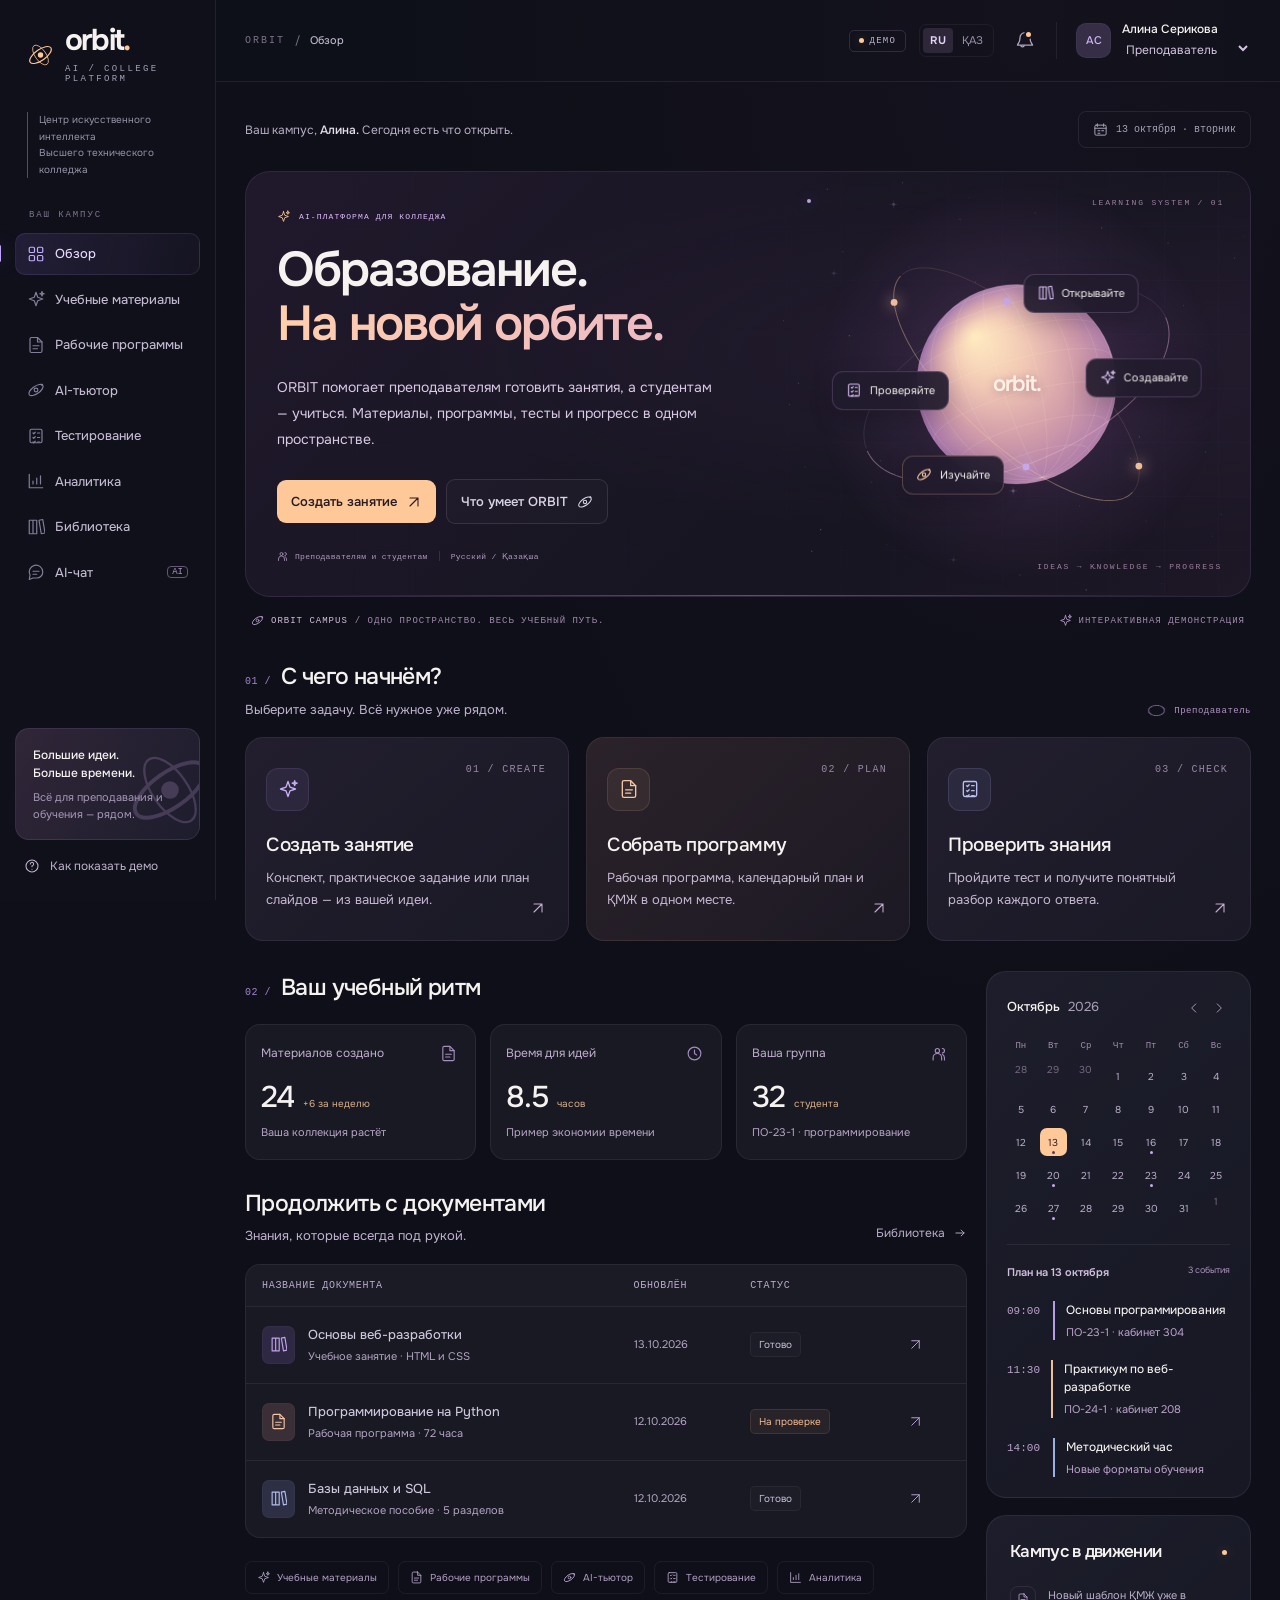
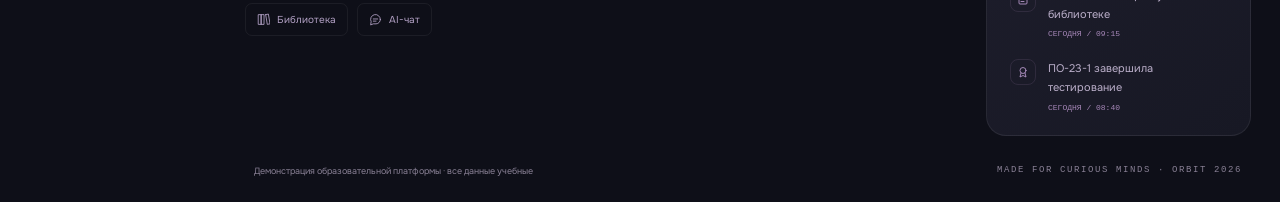
==== commit 79c45628: "001" ====
--- a/index.html
+++ b/index.html
@@ -1,7 +1,6 @@
 <!doctype html>
 <html lang="ru">
 <head>
-<script type="application/json" id="font-license">{"font": "Onest", "license": "Copyright 2021 The Onest Project Authors (https://github.com/googlefonts/onest)\n\nThis Font Software is licensed under the SIL Open Font License, Version 1.1.\nThis license is copied below, and is also available with a FAQ at:\nhttps://scripts.sil.org/OFL\n\n\n-----------------------------------------------------------\nSIL OPEN FONT LICENSE Version 1.1 - 26 February 2007\n-----------------------------------------------------------\n\nPREAMBLE\nThe goals of the Open Font License (OFL) are to stimulate worldwide\ndevelopment of collaborative font projects, to support the font creation\nefforts of academic and linguistic communities, and to provide a free and\nopen framework in which fonts may be shared and improved in partnership\nwith others.\n\nThe OFL allows the licensed fonts to be used, studied, modified and\nredistributed freely as long as they are not sold by themselves. The\nfonts, including any derivative works, can be bundled, embedded, \nredistributed and/or sold with any software provided that any reserved\nnames are not used by derivative works. The fonts and derivatives,\nhowever, cannot be released under any other type of license. The\nrequirement for fonts to remain under this license does not apply\nto any document created using the fonts or their derivatives.\n\nDEFINITIONS\n\"Font Software\" refers to the set of files released by the Copyright\nHolder(s) under this license and clearly marked as such. This may\ninclude source files, build scripts and documentation.\n\n\"Reserved Font Name\" refers to any names specified as such after the\ncopyright statement(s).\n\n\"Original Version\" refers to the collection of Font Software components as\ndistributed by the Copyright Holder(s).\n\n\"Modified Version\" refers to any derivative made by adding to, deleting,\nor substituting -- in part or in whole -- any of the components of the\nOriginal Version, by changing formats or by porting the Font Software to a\nnew environment.\n\n\"Author\" refers to any designer, engineer, programmer, technical\nwriter or other person who contributed to the Font Software.\n\nPERMISSION & CONDITIONS\nPermission is hereby granted, free of charge, to any person obtaining\na copy of the Font Software, to use, study, copy, merge, embed, modify,\nredistribute, and sell modified and unmodified copies of the Font\nSoftware, subject to the following conditions:\n\n1) Neither the Font Software nor any of its individual components,\nin Original or Modified Versions, may be sold by itself.\n\n2) Original or Modified Versions of the Font Software may be bundled,\nredistributed and/or sold with any software, provided that each copy\ncontains the above copyright notice and this license. These can be\nincluded either as stand-alone text files, human-readable headers or\nin the appropriate machine-readable metadata fields within text or\nbinary files as long as those fields can be easily viewed by the user.\n\n3) No Modified Version of the Font Software may use the Reserved Font\nName(s) unless explicit written permission is granted by the corresponding\nCopyright Holder. This restriction only applies to the primary font name as\npresented to the users.\n\n4) The name(s) of the Copyright Holder(s) or the Author(s) of the Font\nSoftware shall not be used to promote, endorse or advertise any\nModified Version, except to acknowledge the contribution(s) of the\nCopyright Holder(s) and the Author(s) or with their explicit written\npermission.\n\n5) The Font Software, modified or unmodified, in part or in whole,\nmust be distributed entirely under this license, and must not be\ndistributed under any other license. The requirement for fonts to\nremain under this license does not apply to any document created\nusing the Font Software.\n\nTERMINATION\nThis license becomes null and void if any of the above conditions are\nnot met.\n\nDISCLAIMER\nTHE FONT SOFTWARE IS PROVIDED \"AS IS\", WITHOUT WARRANTY OF ANY KIND,\nEXPRESS OR IMPLIED, INCLUDING BUT NOT LIMITED TO ANY WARRANTIES OF\nMERCHANTABILITY, FITNESS FOR A PARTICULAR PURPOSE AND NONINFRINGEMENT\nOF COPYRIGHT, PATENT, TRADEMARK, OR OTHER RIGHT. IN NO EVENT SHALL THE\nCOPYRIGHT HOLDER BE LIABLE FOR ANY CLAIM, DAMAGES OR OTHER LIABILITY,\nINCLUDING ANY GENERAL, SPECIAL, INDIRECT, INCIDENTAL, OR CONSEQUENTIAL\nDAMAGES, WHETHER IN AN ACTION OF CONTRACT, TORT OR OTHERWISE, ARISING\nFROM, OUT OF THE USE OR INABILITY TO USE THE FONT SOFTWARE OR FROM\nOTHER DEALINGS IN THE FONT SOFTWARE.\n"}</script>
   <meta charset="utf-8">
   <meta name="viewport" content="width=device-width,initial-scale=1">
   <meta name="theme-color" content="#0e0f18">
@@ -10,8 +9,8 @@
   <link rel="icon" href="data:image/svg+xml,%3Csvg xmlns='http://www.w3.org/2000/svg' viewBox='0 0 64 64'%3E%3Crect width='64' height='64' rx='18' fill='%23161222'/%3E%3Cellipse cx='32' cy='32' rx='24' ry='12' transform='rotate(-35 32 32)' fill='none' stroke='%23ffc898' stroke-width='4'/%3E%3Ccircle cx='32' cy='32' r='7' fill='white'/%3E%3C/svg%3E">
   <style>
 :root{--paper:#f5f6f0;--panel:#fff;--ink:#23362e;--muted:#7a857d;--line:#e5e9df;--purple:#4b55e8;--purple-soft:#edf0ff;--lime:#d9efa4;--forest:#233c33;--orange:#edac83;--peach:#f8e5d9;--radius:23px;--shadow:0 18px 55px #23362e0a;font-family:"Segoe UI",Arial,sans-serif;color:var(--ink);font-synthesis:none}
-*{box-sizing:border-box}body{margin:0;background:var(--paper);font-size:14px;line-height:1.5}button,input,select,textarea{font:inherit}button,a,input,select,textarea{-webkit-tap-highlight-color:transparent}button{cursor:pointer}button:disabled{cursor:default;opacity:.5}button,a{touch-action:manipulation}button{color:inherit}a{color:inherit}button:focus-visible,a:focus-visible{outline:3px solid #a6b4ff;outline-offset:4px}input:focus,textarea:focus,select:focus{outline:2px solid #afb7fd;outline-offset:1px}button{border:0;background:none}h1,h2,h3,h4,p{margin:0}h1{font-size:34px;font-weight:650;letter-spacing:-1.3px;line-height:1.2}h2{font-size:20px;font-weight:650;letter-spacing:-.6px}h3{font-size:16px;font-weight:650;letter-spacing:-.3px}.icon{width:20px;height:20px;stroke-width:1.7;flex-shrink:0;vertical-align:middle}.app-shell{display:flex;min-height:100vh}.sidebar{width:244px;position:fixed;inset:0 auto 0 0;border-right:1px solid #dfe4d8;background:#edf0e7;padding:34px 23px 22px;z-index:30;display:flex;flex-direction:column}.brand{display:flex;align-items:center;gap:11px;padding:0 7px}.brand-symbol{width:39px;height:39px}.brand-name{font-size:27px;font-weight:760;letter-spacing:-1.1px;line-height:1}.brand-subtitle{font-size:10px;letter-spacing:2.2px;margin-top:6px;color:var(--muted)}.college-name{font-size:11px;line-height:1.6;margin:25px 9px 21px;color:#758071;max-width:165px}.nav-label{font-size:10px;letter-spacing:1.5px;text-transform:uppercase;color:#879180;margin:8px 12px 12px}.nav-list{display:flex;flex-direction:column;gap:6px}.nav-item{display:flex;align-items:center;gap:12px;text-align:left;border-radius:12px;padding:13px 14px;color:#758174;position:relative;font-size:13px;transition:background .2s,color .2s,transform .2s;width:100%}.nav-item:hover{background:#e4e8da;color:var(--ink);transform:translateX(2px)}.nav-item.active{background:var(--forest);color:#f5f7eb;box-shadow:0 5px 14px #1c322817}.nav-item.active:after{content:"";width:5px;height:5px;border-radius:50%;background:var(--lime);position:absolute;right:15px}.nav-ai{font-size:9px;border:1px solid #ccd2c1;padding:0 4px;border-radius:4px;margin-left:auto}.sidebar-bottom{margin-top:auto;padding-top:30px}.sidebar-note{padding:19px 16px;border-radius:18px;background:#e1e7d7;position:relative;overflow:hidden}.sidebar-note .mini-orbit{position:absolute;right:-9px;top:3px;width:72px;height:72px;opacity:.3}.sidebar-note h4{font-size:12px;position:relative;margin-bottom:5px}.sidebar-note p{font-size:11px;color:#75816d;position:relative;max-width:140px}.side-help{font-size:12px;margin-top:20px;display:flex;align-items:center;gap:10px;color:#7c8777;padding-left:10px}.workspace{margin-left:244px;width:calc(100% - 244px);min-width:0}.topbar{height:94px;display:flex;align-items:center;justify-content:space-between;padding:0 42px;border-bottom:1px solid var(--line);gap:18px}.breadcrumb{font-size:12px;color:#98a192;display:flex;align-items:center;gap:10px}.breadcrumb strong{font-weight:500;color:#566753}.topbar-tools{display:flex;align-items:center;gap:19px}.demo-tag{font-size:10px;letter-spacing:.5px;display:flex;align-items:center;gap:6px;border:1px solid #dce2d3;border-radius:6px;padding:4px 8px;color:#76816e}.status-dot{width:5px;height:5px;border-radius:50%;background:#83a15c;display:inline-block}.lang-toggle{display:flex;align-items:center;font-size:11px;gap:2px}.lang-toggle button{padding:5px 7px;color:#909989;border-radius:6px}.lang-toggle button.active{background:#e4e8dc;color:#344431;font-weight:650}.icon-button{padding:8px;display:flex;align-items:center;justify-content:center;border-radius:10px;color:#697864}.icon-button:hover{background:#e8eddf}.notif{position:relative}.notif:after{content:"";width:5px;height:5px;background:#eea785;border-radius:50%;position:absolute;right:10px;top:7px;border:2px solid var(--paper);box-sizing:content-box}.profile{display:flex;gap:10px;align-items:center;border-left:1px solid var(--line);padding-left:21px}.avatar{width:36px;height:36px;border-radius:50%;background:#e5d7f3;color:#6b4987;display:flex;align-items:center;justify-content:center;font-weight:650;font-size:12px;flex-shrink:0}.avatar.lime{background:#dfeab8;color:#56693c}.avatar.peach{background:#f5ddca;color:#997044}.avatar.blue{background:#dfe5fc;color:#626faa}.profile-copy{line-height:1.3}.profile-name{font-size:12px;font-weight:650}.role-select{border:0;background:transparent;color:#8b9685;font-size:10px;padding:3px 18px 0 0;max-width:135px;cursor:pointer}.menu-toggle{display:none}main{padding:35px 42px 25px;max-width:1700px;margin:0 auto}.page-head{display:flex;justify-content:space-between;gap:20px;align-items:flex-end;margin-bottom:29px}.page-head p{font-size:12px;color:var(--muted);margin-top:9px}.eyebrow{font-size:10px;font-weight:650;letter-spacing:1.4px;text-transform:uppercase;color:var(--muted);margin-bottom:12px}.date-chip{font-size:11px;color:#7d8978;border:1px solid #dfe5d7;border-radius:9px;padding:9px 13px;white-space:nowrap;display:flex;gap:8px;align-items:center}.btn{display:inline-flex;align-items:center;justify-content:center;gap:9px;padding:12px 19px;border-radius:10px;font-size:12px;font-weight:600;background:var(--purple);color:white;transition:transform .2s,background .2s,box-shadow .2s;white-space:nowrap}.btn:hover{transform:translateY(-2px);background:#3946d4;box-shadow:0 5px 17px #4b55e829}.btn.secondary{background:white;border:1px solid var(--line);color:var(--ink)}.btn.secondary:hover{background:#f9faf5}.btn.lime{background:var(--lime);color:#2b4130}.btn.lime:hover{background:#cce690}.btn.ghost{background:transparent;border:1px solid #cbd1c5;color:#657060}.btn.dark{background:var(--forest)}.btn.danger{background:#faf0ec;color:#af5d43;border:1px solid #f1d8cd}.btn.small{padding:8px 13px;font-size:11px;border-radius:8px}.btn .icon{width:16px;height:16px}.text-link{font-size:11px;color:#758465;display:inline-flex;align-items:center;gap:6px;padding:4px 0}.text-link .icon{width:14px;height:14px}.text-link:hover{color:var(--purple)}.dashboard-grid{display:grid;grid-template-columns:minmax(0,1fr) 294px;gap:26px}.hero{background:var(--forest);border-radius:var(--radius);min-height:251px;padding:29px 31px;position:relative;color:white;overflow:hidden}.hero-copy{position:relative;z-index:2;width:65%;max-width:460px}.hero-tag{display:flex;gap:7px;align-items:center;color:#cbd9bc;font-size:9px;letter-spacing:1.6px;text-transform:uppercase;margin-bottom:14px}.hero-tag .icon{width:14px;height:14px}.hero h2{font-size:32px;line-height:1.12;letter-spacing:-1px;font-weight:500;margin-bottom:13px}.hero p{font-size:11px;line-height:1.7;color:#aebbab;max-width:270px;margin-bottom:22px}.hero .btn{padding:10px 15px;font-size:10px}.orbit-art{width:340px;height:290px;position:absolute;right:-38px;top:-6px}.orbit-art .orbit-inner{transform-origin:180px 145px;animation:rotate 65s linear infinite}.orbit-art .float-label{animation:bob 5s ease-in-out infinite}.hero-foot{position:absolute;right:25px;bottom:19px;font-size:8px;letter-spacing:1.6px;color:#adbd9d}.stats{display:grid;grid-template-columns:repeat(3,1fr);gap:15px;margin-top:20px}.stat{border:1px solid var(--line);background:white;border-radius:17px;padding:17px 19px;min-width:0}.stat-top{display:flex;align-items:center;justify-content:space-between;margin-bottom:13px}.stat-label{font-size:10px;color:#87917f}.stat-icon{display:flex;align-items:center;justify-content:center;background:#f2f4ec;border-radius:8px;width:29px;height:29px;color:#839374}.stat-icon .icon{width:15px;height:15px}.stat-value{display:flex;align-items:baseline;gap:9px}.stat-value strong{font-size:29px;font-weight:550;line-height:1;letter-spacing:-1px}.stat-value span{font-size:9px;color:#8ba173}.stat-note{font-size:9px;color:#9ba28f;margin-top:10px}.section-head{display:flex;align-items:center;justify-content:space-between;gap:12px;margin:27px 0 16px}.section-head h2{font-size:17px}.section-head p{font-size:10px;color:#8d9883}.tool-grid{display:grid;grid-template-columns:repeat(4,1fr);gap:12px}.tool-card{background:#fdfef9;border:1px solid var(--line);border-radius:17px;padding:17px 15px;text-align:left;min-width:0;position:relative;transition:transform .2s,box-shadow .2s}.tool-card:hover{transform:translateY(-5px);box-shadow:var(--shadow)}.tool-card:nth-child(1){background:#edeffa;border-color:#e4e7f6}.tool-card:nth-child(2){background:#e8eedf;border-color:#e1e8d6}.tool-card:nth-child(3){background:#f6e9dc;border-color:#f0e2d4}.tool-card:nth-child(4){background:#f2ecf7;border-color:#eae3f0}.tool-icon{border-radius:11px;background:#ffffffb3;display:flex;align-items:center;justify-content:center;width:38px;height:38px;margin-bottom:19px;color:#748073}.tool-card:nth-child(1) .tool-icon{color:#737dc1}.tool-card:nth-child(3) .tool-icon{color:#ad906d}.tool-card:nth-child(4) .tool-icon{color:#9b85b1}.tool-card h3{font-size:12px;line-height:1.5;margin-bottom:5px}.tool-card p{font-size:9px;color:#8a9580;line-height:1.65;max-width:115px}.tool-card .corner-arrow{position:absolute;right:12px;top:15px;width:12px;height:12px;color:#a8af9e}.panel{background:white;border:1px solid var(--line);border-radius:var(--radius);padding:24px}.panel-head{display:flex;align-items:center;justify-content:space-between;gap:15px;margin-bottom:20px}.panel-head h2{font-size:16px}.panel-head p{font-size:10px;color:var(--muted);margin-top:4px}.pill{display:inline-flex;align-items:center;gap:5px;border-radius:5px;padding:3px 7px;background:#edf2e5;color:#809467;font-size:9px;white-space:nowrap}.pill.purple{background:#eef0fe;color:#7b83ba}.pill.orange{background:#f9eee5;color:#b19a7c}.pill.gray{background:#f0f2ec;color:#88917e}.pill.red{background:#f8eae5;color:#b97663}.pill .icon{width:11px;height:11px}.calendar-panel{padding:23px 23px 20px}.calendar-month{font-size:12px;font-weight:600;display:flex;align-items:center;gap:7px}.calendar-nav{display:flex;gap:3px}.calendar-nav button{padding:4px;border-radius:5px}.calendar-nav .icon{width:14px;height:14px}.calendar-grid{display:grid;grid-template-columns:repeat(7,1fr);gap:5px;margin:18px -3px 0;text-align:center}.calendar-grid .weekday{font-size:9px;color:#9aa28e;margin-bottom:3px}.calendar-day{font-size:10px;height:27px;border-radius:8px;position:relative;padding:0}.calendar-day.muted{color:#c2c8b9}.calendar-day:hover{background:#f0f3e8}.calendar-day.selected{background:var(--forest);color:white}.calendar-day.event:after{content:"";position:absolute;bottom:2px;left:calc(50% - 1px);width:3px;height:3px;border-radius:50%;background:#b5c392}.calendar-day.selected:after{background:var(--lime)}.schedule-head{border-top:1px solid var(--line);margin-top:20px;padding-top:17px;display:flex;justify-content:space-between;font-size:11px;font-weight:600}.schedule-item{display:flex;gap:12px;margin-top:19px}.time-col{color:#9ba68f;font-size:9px;padding-top:1px;min-width:28px}.schedule-details{border-left:2px solid #c6d4a7;padding-left:11px;min-width:0}.schedule-details.purple{border-color:#adb3e5}.schedule-details.orange{border-color:#e9be9e}.schedule-details strong{font-size:10px;font-weight:600;display:block}.schedule-details span{font-size:9px;color:#9ba48e;display:block;margin-top:4px}.focus-card{background:#e8eecf;border-radius:var(--radius);padding:24px;margin-top:20px;position:relative;overflow:hidden}.focus-card .eyebrow{font-size:9px;margin-bottom:14px;color:#869264}.focus-card h3{font-size:19px;line-height:1.35;max-width:180px;font-weight:550;margin-bottom:10px}.focus-card p{font-size:10px;color:#8a9569;max-width:185px}.focus-card .focus-art{position:absolute;width:100px;height:100px;right:-20px;bottom:-26px;opacity:.55}.focus-bottom{display:flex;align-items:center;justify-content:space-between;margin-top:21px;color:#7c8b57;font-size:9px;position:relative}.mini-avatars{display:flex;padding-right:7px}.mini-avatars span{border:2px solid #e8eecf;border-radius:50%;width:24px;height:24px;background:#c7d7a1;display:flex;align-items:center;justify-content:center;margin-left:-5px;font-size:7px;color:#617445}.mini-avatars span:nth-child(2){background:#efd5b6}.mini-avatars span:nth-child(3){background:#d0cef0}.activity-panel{margin-top:20px;padding:23px}.activity-entry{display:flex;gap:12px;margin-top:18px}.activity-dot{border:1px solid var(--line);width:25px;height:25px;border-radius:50%;display:flex;align-items:center;justify-content:center;color:#97a789;flex-shrink:0}.activity-dot .icon{width:12px;height:12px}.activity-entry p{font-size:10px;line-height:1.6}.activity-entry span{font-size:9px;color:#a3ab98;display:block;margin-top:3px}.table-panel{border:1px solid var(--line);border-radius:17px;background:white;overflow:hidden}.data-table{width:100%;border-collapse:collapse;text-align:left}.data-table th{font-size:9px;font-weight:400;text-transform:uppercase;letter-spacing:.7px;color:#9ca592;padding:13px 19px;border-bottom:1px solid var(--line);background:#fcfdf9}.data-table td{padding:15px 19px;border-bottom:1px solid #edf0e7;font-size:11px}.data-table tr:last-child td{border:0}.data-table td.dim{font-size:10px;color:#9ca48f}.doc-cell{display:flex;align-items:center;gap:11px}.doc-icon{width:33px;height:38px;background:#edf0fc;display:flex;align-items:center;justify-content:center;color:#8c98c5;border-radius:7px;flex-shrink:0}.doc-icon.green{background:#eaf0e1;color:#8ca573}.doc-icon.peach{background:#faeee3;color:#c29e7b}.doc-icon .icon{width:17px;height:17px}.doc-cell strong{display:block;font-size:11px;font-weight:550}.doc-cell small{display:block;color:#a2aa98;font-size:9px;margin-top:3px}.progress-track{height:5px;background:#edf0e6;border-radius:5px;overflow:hidden;min-width:65px}.progress-fill{height:100%;background:#bdce91;border-radius:5px;transition:width .5s}.row-action{color:#a7b097;padding:4px;display:flex;align-items:center;border-radius:5px}.row-action:hover{background:var(--purple-soft);color:var(--purple)}.row-action .icon{width:15px;height:15px}footer{padding:7px 42px 22px;max-width:1700px;margin:0 auto;color:#a2aa97;font-size:9px;display:flex;justify-content:space-between;gap:12px}.footer-sign{letter-spacing:1.2px}.split-layout{display:grid;grid-template-columns:340px minmax(0,1fr);gap:25px;align-items:start}.form-panel{padding:24px;position:sticky;top:20px}.form-panel h2{font-size:17px;margin-bottom:5px}.form-intro{font-size:11px;color:var(--muted);margin-bottom:23px;line-height:1.7}.field{margin-bottom:18px}.field label{display:block;font-size:11px;font-weight:550;margin-bottom:7px}.field input,.field select,.field textarea,.search-field input{width:100%;border:1px solid #e0e5d8;background:#fafbf6;color:var(--ink);border-radius:9px;padding:11px 12px;font-size:12px;min-width:0}.field textarea{resize:vertical;min-height:85px}.field .hint{font-size:9px;line-height:1.6;color:#96a086;margin-top:6px}.field-row{display:grid;grid-template-columns:1fr 1fr;gap:12px}.field input[type="number"]{padding-right:4px}.segmented{display:flex;background:#f0f3e9;padding:4px;border-radius:10px;gap:3px;margin-bottom:20px}.segmented button{font-size:11px;padding:9px 10px;border-radius:7px;flex:1;color:#8b967c}.segmented button.active{background:white;color:var(--ink);box-shadow:0 3px 8px #2639210b}.generate-button{width:100%;margin-top:4px}.demo-caption{display:flex;align-items:flex-start;gap:7px;color:#9aa48c;font-size:9px;line-height:1.7;margin-top:12px}.demo-caption .icon{width:13px;height:13px;margin-top:2px}.preview-panel{min-height:535px;padding:0;overflow:hidden}.preview-toolbar{padding:18px 24px;border-bottom:1px solid var(--line);display:flex;justify-content:space-between;align-items:center;gap:14px}.preview-toolbar h3{font-size:12px}.preview-toolbar p{font-size:9px;color:#9ba58d;margin-top:3px}.toolbar-buttons{display:flex;gap:8px;flex-wrap:wrap}.empty-preview{min-height:435px;display:flex;flex-direction:column;align-items:center;justify-content:center;padding:35px;text-align:center;background:radial-gradient(ellipse at center,#f3f5ea,white 68%)}.empty-preview svg{width:176px;height:150px;margin-bottom:22px}.empty-preview h2{font-size:22px;font-weight:500;max-width:380px}.empty-preview p{font-size:12px;color:#919c83;line-height:1.8;max-width:350px;margin-top:12px}.empty-preview .sample-button{margin-top:21px}.document-preview{padding:33px 36px;font-size:12px;line-height:1.8;color:#66735d}.document-preview .doc-kicker{color:#9aa78b;font-size:9px;letter-spacing:1.5px;text-transform:uppercase;margin-bottom:17px}.document-preview h2{font-size:26px;line-height:1.35;letter-spacing:-.7px;color:var(--ink);margin-bottom:14px}.document-preview h3{font-size:14px;color:var(--ink);margin:23px 0 8px}.document-preview p{margin:9px 0}.document-preview ul,.document-preview ol{padding-left:20px;margin:8px 0}.document-preview li{margin-bottom:6px}.document-meta{display:flex;gap:7px;flex-wrap:wrap;margin-bottom:23px}.document-preview table{width:100%;border-collapse:collapse;font-size:11px;margin-top:12px}.document-preview th{text-align:left;background:#f0f3e8;font-weight:550}.document-preview td,.document-preview th{border:1px solid #e2e7d7;padding:10px;vertical-align:top}.doc-tip{border-top:1px solid var(--line);padding-top:16px;margin-top:25px;font-size:10px;color:#96a286}.generation-state{display:flex;flex-direction:column;align-items:center;justify-content:center;min-height:400px;padding:35px}.generating-orbit{width:105px;height:105px;animation:rotate 5s linear infinite;margin-bottom:25px}.generation-state h2{font-size:20px;margin-bottom:12px}.generation-state p{color:#899776;font-size:12px}.generation-track{height:5px;background:#ebefdf;width:230px;border-radius:5px;margin:24px 0 12px;overflow:hidden}.generation-fill{height:100%;background:var(--purple);transition:width .4s;border-radius:5px}.generation-percent{font-size:10px;color:#a0aa8f;margin-bottom:22px}.library-toolbar{display:flex;align-items:center;justify-content:space-between;gap:20px;margin-bottom:24px}.search-field{display:flex;align-items:center;position:relative;max-width:350px;flex:1}.search-field .icon{position:absolute;left:13px;width:16px;height:16px;color:#9ca78d}.search-field input{padding-left:39px;background:white}.filter-tabs{display:flex;gap:7px;flex-wrap:wrap}.filter-tabs button{border:1px solid #dfe5d6;border-radius:8px;padding:8px 12px;font-size:11px;color:#89947a}.filter-tabs button.active{border-color:var(--forest);background:var(--forest);color:white}.library-grid{display:grid;grid-template-columns:repeat(3,1fr);gap:20px}.library-card{background:white;border:1px solid var(--line);border-radius:20px;overflow:hidden;transition:transform .2s,box-shadow .2s}.library-card:hover{transform:translateY(-4px);box-shadow:var(--shadow)}.book-cover{height:156px;background:#e8eedc;padding:22px 24px;position:relative;overflow:hidden}.book-cover.purple{background:#e9eafa}.book-cover.peach{background:#f7e9db}.book-cover.dark{background:#334a3f;color:#e5efd6}.book-cover .book-no{font-size:10px;letter-spacing:2px;color:#94a27d;position:relative;z-index:1}.book-cover.dark .book-no{color:#afbea0}.book-cover h3{font-size:23px;letter-spacing:-.8px;line-height:1.25;max-width:200px;margin-top:19px;font-weight:500;position:relative;z-index:1}.book-art{position:absolute;width:190px;height:190px;right:-36px;top:10px;color:#9fb77b;opacity:.35}.book-cover.purple .book-art{color:#9b9de0}.book-cover.peach .book-art{color:#d3ab7e}.book-cover.dark .book-art{color:#c6dca3}.library-card-body{padding:20px 23px}.library-card-body p{font-size:11px;color:#9ba58b;margin:7px 0 17px}.library-card-bottom{display:flex;justify-content:space-between;align-items:center;border-top:1px solid var(--line);padding-top:14px;font-size:10px;color:#a0a98e}.star-button{color:#bcc4ad;font-size:19px;line-height:1;padding:6px}.star-button.active{color:#c0ac55}.library-empty{text-align:center;padding:50px;grid-column:1/-1;color:var(--muted)}.upload-drop{border:1px dashed #cad5b8;border-radius:17px;padding:24px;display:flex;align-items:center;justify-content:space-between;gap:20px;margin-top:25px;background:#f1f4e8}.upload-drop h3{font-size:12px}.upload-drop p{font-size:10px;color:#92a17e;margin-top:5px}.chat-layout{display:grid;grid-template-columns:260px minmax(0,1fr);gap:24px}.tutor-topics{padding:23px}.tutor-topics h2{font-size:15px;margin-bottom:16px}.topic-button{display:flex;text-align:left;align-items:center;gap:11px;padding:13px 0;border-bottom:1px solid var(--line);width:100%;font-size:11px}.topic-button:last-child{border:0}.topic-button .icon{color:#98a884;width:17px;height:17px}.topic-button:hover{color:var(--purple)}.mentor-card{background:#ecedfa;border-radius:20px;padding:23px;margin-top:20px;position:relative;overflow:hidden}.mentor-card h3{font-size:20px;font-weight:500;line-height:1.3;margin:20px 0 10px;max-width:150px}.mentor-card p{font-size:10px;color:#9095ad;line-height:1.8}.chat-panel{padding:0;display:flex;flex-direction:column;min-height:570px;overflow:hidden}.chat-header{padding:19px 25px;display:flex;align-items:center;gap:12px;border-bottom:1px solid var(--line)}.ai-avatar{background:var(--forest);color:var(--lime);border-radius:12px;width:38px;height:38px;display:flex;align-items:center;justify-content:center}.chat-header h3{font-size:13px}.chat-header p{font-size:10px;color:#9ca88d}.chat-header .pill{margin-left:auto}.chat-messages{padding:27px;max-height:440px;min-height:340px;overflow:auto;display:flex;flex-direction:column;gap:22px;flex:1;scroll-behavior:smooth}.chat-message{display:flex;gap:11px;max-width:88%;align-items:flex-start}.chat-message.user{align-self:flex-end;flex-direction:row-reverse}.chat-message .avatar{width:28px;height:28px;font-size:10px}.bubble{padding:16px 19px;background:#f3f6ec;border-radius:0 16px 16px 16px;font-size:12px;line-height:1.85;color:#627355;white-space:pre-wrap}.chat-message.user .bubble{background:var(--purple);color:white;border-radius:16px 0 16px 16px}.message-caption{font-size:8px;color:#a7b294;margin-top:6px}.chat-input-wrap{border-top:1px solid var(--line);padding:18px 24px 15px}.chat-form{display:flex;gap:10px;align-items:flex-end;border:1px solid #e1e7d6;background:#fafbf6;border-radius:12px;padding:8px}.chat-form textarea{flex:1;border:0;background:transparent;resize:none;min-height:38px;height:38px;max-height:100px;padding:9px;font-size:12px;outline:none}.chat-form button{width:38px;height:38px;border-radius:9px;flex-shrink:0;background:var(--forest);color:var(--lime)}.chat-input-caption{font-size:9px;color:#9da891;margin-top:9px;text-align:center}.chat-suggestions{display:flex;flex-wrap:wrap;gap:8px;margin:0 25px 20px}.chat-suggestions button{border:1px solid var(--line);font-size:10px;padding:7px 11px;border-radius:7px;color:#8a987a}.test-grid{display:grid;grid-template-columns:repeat(3,1fr);gap:20px}.test-card{border:1px solid var(--line);border-radius:21px;background:white;padding:25px;position:relative;overflow:hidden}.test-card .test-art{width:77px;height:77px;margin-bottom:25px;color:#a2b47e}.test-card:nth-child(2) .test-art{color:#aaa8d5}.test-card:nth-child(3) .test-art{color:#d0aa8a}.test-card h2{font-size:20px;margin-bottom:7px}.test-card p{font-size:11px;color:#97a287;margin-bottom:24px}.test-card .test-meta{display:flex;gap:14px;margin-bottom:22px;font-size:10px;color:#8e9a7d}.test-card .btn{width:100%}.quiz-panel{max-width:850px;margin:0 auto;padding:30px}.quiz-top{display:flex;align-items:center;justify-content:space-between;gap:12px;margin-bottom:20px}.quiz-top span{font-size:11px;color:#8f9d7e}.quiz-track{height:5px;background:#edf1e3;border-radius:6px;margin-bottom:34px;overflow:hidden}.quiz-track div{height:100%;background:var(--purple);transition:width .3s}.quiz-panel h2{font-size:25px;line-height:1.45;margin-bottom:25px;font-weight:550}.answer-option{display:flex;align-items:center;gap:15px;border:1px solid #e2e8d7;border-radius:12px;padding:15px 18px;width:100%;text-align:left;margin-bottom:12px;font-size:13px;color:#78876a}.answer-option .answer-letter{border:1px solid #dce4cf;width:28px;height:28px;border-radius:8px;display:flex;align-items:center;justify-content:center;font-size:11px;flex-shrink:0}.answer-option.selected{background:#eef0ff;border-color:#aeb7f1;color:var(--purple)}.answer-option.selected .answer-letter{background:var(--purple);color:white;border-color:var(--purple)}.answer-option:hover{border-color:#aebba0}.quiz-actions{margin-top:25px;border-top:1px solid var(--line);padding-top:22px;display:flex;align-items:center;justify-content:space-between}.quiz-result{display:grid;grid-template-columns:230px 1fr;gap:40px;align-items:center;border-bottom:1px solid var(--line);padding-bottom:35px;margin-bottom:25px}.result-ring{width:190px;height:190px;position:relative;display:flex;align-items:center;justify-content:center;flex-direction:column}.result-ring svg{position:absolute;inset:0;width:190px;height:190px;transform:rotate(-90deg)}.result-ring strong{font-size:44px;font-weight:550;letter-spacing:-2px;position:relative}.result-ring span{font-size:11px;color:#94a17f;position:relative}.result-copy h2{margin-bottom:12px}.result-copy p{font-size:12px;color:#899878;margin:12px 0 22px}.review-item{padding:16px 0;border-bottom:1px solid var(--line)}.review-item h3{font-size:12px;margin-bottom:7px;display:flex;gap:9px;align-items:center}.review-item p{font-size:11px;color:#8f9d7c;margin-left:26px}.review-item .icon{width:16px;height:16px;color:#89a26b}.review-item.wrong .icon{color:#cb9172}.analytics-controls{display:flex;gap:9px}.analytics-controls select{border:1px solid #dbe3ce;border-radius:9px;background:white;font-size:11px;padding:10px;color:#7d8b6c}.metric-grid{display:grid;grid-template-columns:repeat(4,1fr);gap:18px;margin-bottom:25px}.metric-card{border:1px solid var(--line);background:white;border-radius:19px;padding:23px}.metric-card:nth-child(2){background:#e8eedc}.metric-card .metric-label{font-size:11px;color:#8c987a}.metric-card .metric-value{font-size:37px;letter-spacing:-1.5px;font-weight:500;margin:13px 0 9px;line-height:1.1}.metric-card small{font-size:10px;color:#9ca68b}.analytics-grid{display:grid;grid-template-columns:minmax(0,1.7fr) minmax(0,1fr);gap:24px}.chart-wrap{height:235px;position:relative;margin-top:25px}.chart-grid{position:absolute;inset:0 0 30px 35px;display:flex;flex-direction:column;justify-content:space-between}.chart-line{border-top:1px dashed #e5eadb;position:relative}.chart-line span{position:absolute;left:-33px;top:-8px;font-size:9px;color:#acb69b}.bar-chart{position:absolute;inset:0 0 0 40px;display:flex;justify-content:space-around;align-items:flex-end;gap:15px}.bar-group{height:100%;display:flex;flex-direction:column;align-items:center;justify-content:flex-end;flex:1;position:relative}.bar-pair{display:flex;align-items:flex-end;gap:5px;width:65%;height:calc(100% - 30px);position:relative}.bar{background:#c4d69c;flex:1;border-radius:5px 5px 0 0;position:relative;min-width:8px;transition:height .5s}.bar.alt{background:#adb5df}.bar:hover{opacity:.75}.bar-value{position:absolute;top:-20px;left:50%;transform:translateX(-50%);font-size:8px;color:#8e9c77;opacity:0}.bar:hover .bar-value{opacity:1}.bar-group .bar-label{height:30px;font-size:9px;color:#98a486;padding-top:11px}.chart-legend{display:flex;gap:19px;font-size:9px;color:#96a482;margin-top:14px}.chart-legend span{display:flex;gap:6px;align-items:center}.chart-legend i{width:7px;height:7px;border-radius:2px;background:#c4d69c}.chart-legend i.alt{background:#adb5df}.donut-wrap{display:flex;align-items:center;justify-content:center;margin:22px auto 17px;width:170px;height:170px;position:relative}.donut-wrap svg{position:absolute;inset:0;transform:rotate(-90deg);width:170px;height:170px}.donut-text{text-align:center;position:relative}.donut-text strong{font-size:32px;display:block;font-weight:500}.donut-text span{font-size:9px;color:#9ba786}.donut-legend{display:flex;flex-direction:column;gap:10px}.donut-legend div{display:flex;align-items:center;gap:8px;font-size:10px;color:#8a9976}.donut-legend i{width:6px;height:6px;border-radius:50%;background:#b6ca8b}.donut-legend strong{margin-left:auto;color:#7c8c69;font-weight:500}.analytics-table{margin-top:24px}.student-progress{display:flex;gap:10px;align-items:center}.student-progress span{font-size:10px;color:#829366;min-width:27px}.student-progress .progress-track{width:80px}.admin-summary{display:flex;gap:12px;margin-bottom:24px}.admin-summary .pill{padding:7px 11px;font-size:10px}.admin-table{overflow-x:auto}.admin-table .data-table th,.admin-table .data-table td{white-space:nowrap}.user-cell{display:flex;align-items:center;gap:11px}.user-cell .avatar{width:31px;height:31px;font-size:10px}.user-cell small{display:block;font-size:9px;color:#a0aa8f;margin-top:3px}.user-actions{display:flex;gap:7px}.settings-grid{display:grid;grid-template-columns:1fr 1fr;gap:24px;margin-top:25px}.settings-row{display:flex;justify-content:space-between;align-items:center;gap:20px;border-bottom:1px solid var(--line);padding:15px 0;font-size:12px}.settings-row:last-child{border:0}.settings-row small{color:#9caa8b;display:block;font-size:10px;margin-top:4px}.switch{width:35px;height:20px;background:#ccd6bd;position:relative;border-radius:12px;padding:0;flex-shrink:0}.switch:after{content:"";position:absolute;left:3px;top:3px;width:14px;height:14px;background:white;border-radius:50%;transition:transform .2s}.switch.on{background:#829b62}.switch.on:after{transform:translateX(15px)}.modal-overlay{position:fixed;inset:0;background:#20322775;backdrop-filter:blur(5px);display:flex;align-items:center;justify-content:center;z-index:100;padding:25px}.modal{width:100%;max-width:560px;max-height:90vh;overflow:auto;background:var(--paper);border:1px solid #f9fbf3;border-radius:24px;box-shadow:0 30px 90px #182a2840;padding:29px;animation:modal-in .2s ease-out}.modal.wide{max-width:860px}.modal-header{display:flex;justify-content:space-between;align-items:flex-start;gap:20px;margin-bottom:23px}.modal-header h2{font-size:23px}.modal-header p{font-size:11px;color:#909c80;margin-top:6px}.modal-header .icon-button{margin-top:-4px}.modal-footer{display:flex;justify-content:flex-end;gap:9px;margin-top:25px;padding-top:20px;border-top:1px solid var(--line)}.modal .document-preview{padding:7px 5px}.notification-item{padding:18px 0;display:flex;align-items:flex-start;gap:13px;border-bottom:1px solid var(--line)}.notification-item:last-child{border:0}.notification-item p{font-size:12px}.notification-item small{color:#9aa687;font-size:10px;display:block;margin-top:5px}.help-steps{counter-reset:steps;display:flex;flex-direction:column;gap:17px}.help-step{display:flex;gap:13px;align-items:flex-start;font-size:12px;color:#7c8c6b;line-height:1.7}.help-step:before{counter-increment:steps;content:counter(steps,decimal-leading-zero);font-size:11px;color:#71875d;background:#e6edd8;border-radius:9px;padding:7px 9px}.help-step strong{color:var(--ink);display:block;margin-bottom:3px;font-size:12px}.toast{background:var(--forest);color:#e8f0dc;box-shadow:0 8px 35px #192c2830;position:fixed;bottom:30px;left:calc(50% + 100px);transform:translateX(-50%);z-index:150;display:flex;align-items:center;gap:12px;border-radius:12px;padding:14px 21px;font-size:12px;max-width:90vw;animation:modal-in .2s ease-out}.toast .icon{color:var(--lime);width:18px;height:18px}.reveal{animation:reveal .3s ease-out}.required-note{font-size:10px;color:#ac7560}.hidden{display:none!important}.sr-only{position:absolute;width:1px;height:1px;padding:0;margin:-1px;overflow:hidden;clip:rect(0,0,0,0);white-space:nowrap;border:0}.slide-preview{background:#eff3e5;border:1px solid #e0e7d4;border-radius:15px;padding:27px;margin:16px 0;position:relative;min-height:175px}.slide-preview .slide-no{font-size:9px;letter-spacing:1px;color:#9aa88b}.slide-preview h3{font-size:22px;max-width:450px;margin:18px 0 12px}.slide-preview p{max-width:450px;font-size:12px}.slide-preview:nth-child(even){background:#edeeff}.empty-list{text-align:center;padding:35px;font-size:12px;color:#94a17f}.calendar-small-note{font-size:9px;color:#9ba88c;margin-top:12px}.tip-banner{display:flex;align-items:center;gap:13px;background:#ecefdc;padding:18px 22px;border-radius:14px;font-size:11px;color:#8a9573;margin-bottom:24px}.tip-banner .icon{color:#a0b17f}.keyboard-key{font-size:9px;border:1px solid #d8dfca;border-radius:4px;padding:1px 5px;margin-left:auto;color:#929e82}.typing{display:flex;gap:4px;padding:7px 0}.typing span{width:5px;height:5px;border-radius:50%;background:#9caa8a;animation:bob 1s ease-in-out infinite}.typing span:nth-child(2){animation-delay:.15s}.typing span:nth-child(3){animation-delay:.3s}.upload-note{font-size:11px;color:#9aa68b;line-height:1.8;margin-bottom:20px}.journey-step{background:white;border:1px solid var(--line);border-radius:16px;padding:20px;margin-bottom:12px}.journey-step strong{font-size:13px}.journey-step p{font-size:11px;color:#98a486;margin-top:7px}.journey-step .btn{margin-top:15px}
-@keyframes rotate{to{transform:rotate(360deg)}}@keyframes bob{0%,100%{transform:translateY(0)}50%{transform:translateY(-5px)}}@keyframes reveal{from{opacity:0;transform:translateY(7px)}to{opacity:1;transform:translateY(0)}}@keyframes modal-in{from{opacity:0;transform:translateY(5px)}to{opacity:1;transform:translateY(0)}}
+*{box-sizing:border-box}body{margin:0;background:var(--paper);font-size:14px;line-height:1.5}button,input,select,textarea{font:inherit}button,a,input,select,textarea{-webkit-tap-highlight-color:transparent}button{cursor:pointer}button:disabled{cursor:default;opacity:.5}button,a{touch-action:manipulation}button{color:inherit}a{color:inherit}button:focus-visible,a:focus-visible{outline:3px solid #a6b4ff;outline-offset:4px}input:focus,textarea:focus,select:focus{outline:2px solid #afb7fd;outline-offset:1px}button{border:0;background:none}h1,h2,h3,h4,p{margin:0}h1{font-size:34px;font-weight:650;letter-spacing:-1.3px;line-height:1.2}h2{font-size:20px;font-weight:650;letter-spacing:-.6px}h3{font-size:16px;font-weight:650;letter-spacing:-.3px}.icon{width:20px;height:20px;stroke-width:1.7;flex-shrink:0;vertical-align:middle}.app-shell{display:flex;min-height:100vh}.sidebar{width:244px;position:fixed;inset:0 auto 0 0;border-right:1px solid #dfe4d8;background:#edf0e7;padding:34px 23px 22px;z-index:30;display:flex;flex-direction:column}.brand{display:flex;align-items:center;gap:11px;padding:0 7px}.brand-symbol{width:39px;height:39px}.brand-name{font-size:27px;font-weight:760;letter-spacing:-1.1px;line-height:1}.brand-subtitle{font-size:10px;letter-spacing:2.2px;margin-top:6px;color:var(--muted)}.college-name{font-size:11px;line-height:1.6;margin:25px 9px 21px;color:#758071;max-width:165px}.nav-label{font-size:10px;letter-spacing:1.5px;text-transform:uppercase;color:#879180;margin:8px 12px 12px}.nav-list{display:flex;flex-direction:column;gap:6px}.nav-item{display:flex;align-items:center;gap:12px;text-align:left;border-radius:12px;padding:13px 14px;color:#758174;position:relative;font-size:13px;transition:background .2s,color .2s,transform .2s;width:100%}.nav-item:hover{background:#e4e8da;color:var(--ink);transform:translateX(2px)}.nav-item.active{background:var(--forest);color:#f5f7eb;box-shadow:0 5px 14px #1c322817}.nav-item.active:after{content:"";width:5px;height:5px;border-radius:50%;background:var(--lime);position:absolute;right:15px}.nav-ai{font-size:9px;border:1px solid #ccd2c1;padding:0 4px;border-radius:4px;margin-left:auto}.sidebar-bottom{margin-top:auto;padding-top:30px}.sidebar-note{padding:19px 16px;border-radius:18px;background:#e1e7d7;position:relative;overflow:hidden}.sidebar-note .mini-orbit{position:absolute;right:-9px;top:3px;width:72px;height:72px;opacity:.3}.sidebar-note h4{font-size:12px;position:relative;margin-bottom:5px}.sidebar-note p{font-size:11px;color:#75816d;position:relative;max-width:140px}.side-help{font-size:12px;margin-top:20px;display:flex;align-items:center;gap:10px;color:#7c8777;padding-left:10px}.workspace{margin-left:244px;width:calc(100% - 244px);min-width:0}.topbar{height:94px;display:flex;align-items:center;justify-content:space-between;padding:0 42px;border-bottom:1px solid var(--line);gap:18px}.breadcrumb{font-size:12px;color:#98a192;display:flex;align-items:center;gap:10px}.breadcrumb strong{font-weight:500;color:#566753}.topbar-tools{display:flex;align-items:center;gap:19px}.demo-tag{font-size:10px;letter-spacing:.5px;display:flex;align-items:center;gap:6px;border:1px solid #dce2d3;border-radius:6px;padding:4px 8px;color:#76816e}.status-dot{width:5px;height:5px;border-radius:50%;background:#83a15c;display:inline-block}.lang-toggle{display:flex;align-items:center;font-size:11px;gap:2px}.lang-toggle button{padding:5px 7px;color:#909989;border-radius:6px}.lang-toggle button.active{background:#e4e8dc;color:#344431;font-weight:650}.icon-button{padding:8px;display:flex;align-items:center;justify-content:center;border-radius:10px;color:#697864}.icon-button:hover{background:#e8eddf}.notif{position:relative}.notif:after{content:"";width:5px;height:5px;background:#eea785;border-radius:50%;position:absolute;right:10px;top:7px;border:2px solid var(--paper);box-sizing:content-box}.profile{display:flex;gap:10px;align-items:center;border-left:1px solid var(--line);padding-left:21px}.avatar{width:36px;height:36px;border-radius:50%;background:#e5d7f3;color:#6b4987;display:flex;align-items:center;justify-content:center;font-weight:650;font-size:12px;flex-shrink:0}.avatar.lime{background:#dfeab8;color:#56693c}.avatar.peach{background:#f5ddca;color:#997044}.avatar.blue{background:#dfe5fc;color:#626faa}.profile-copy{line-height:1.3}.profile-name{font-size:12px;font-weight:650}.role-select{border:0;background:transparent;color:#8b9685;font-size:10px;padding:3px 18px 0 0;max-width:135px;cursor:pointer}.menu-toggle{display:none}main{padding:35px 42px 25px;max-width:1700px;margin:0 auto}.page-head{display:flex;justify-content:space-between;gap:20px;align-items:flex-end;margin-bottom:29px}.page-head p{font-size:12px;color:var(--muted);margin-top:9px}.eyebrow{font-size:10px;font-weight:650;letter-spacing:1.4px;text-transform:uppercase;color:var(--muted);margin-bottom:12px}.date-chip{font-size:11px;color:#7d8978;border:1px solid #dfe5d7;border-radius:9px;padding:9px 13px;white-space:nowrap;display:flex;gap:8px;align-items:center}.btn{display:inline-flex;align-items:center;justify-content:center;gap:9px;padding:12px 19px;border-radius:10px;font-size:12px;font-weight:600;background:var(--purple);color:white;transition:transform .2s,background .2s,box-shadow .2s;white-space:nowrap}.btn:hover{transform:translateY(-2px);background:#3946d4;box-shadow:0 5px 17px #4b55e829}.btn.secondary{background:white;border:1px solid var(--line);color:var(--ink)}.btn.secondary:hover{background:#f9faf5}.btn.lime{background:var(--lime);color:#2b4130}.btn.lime:hover{background:#cce690}.btn.ghost{background:transparent;border:1px solid #cbd1c5;color:#657060}.btn.dark{background:var(--forest)}.btn.danger{background:#faf0ec;color:#af5d43;border:1px solid #f1d8cd}.btn.small{padding:8px 13px;font-size:11px;border-radius:8px}.btn .icon{width:16px;height:16px}.text-link{font-size:11px;color:#758465;display:inline-flex;align-items:center;gap:6px;padding:4px 0}.text-link .icon{width:14px;height:14px}.text-link:hover{color:var(--purple)}.dashboard-grid{display:grid;grid-template-columns:minmax(0,1fr) 294px;gap:26px}.hero{background:var(--forest);border-radius:var(--radius);min-height:251px;padding:29px 31px;position:relative;color:white;overflow:hidden}.hero-copy{position:relative;z-index:2;width:65%;max-width:460px}.hero-tag{display:flex;gap:7px;align-items:center;color:#cbd9bc;font-size:9px;letter-spacing:1.6px;text-transform:uppercase;margin-bottom:14px}.hero-tag .icon{width:14px;height:14px}.hero h2{font-size:32px;line-height:1.12;letter-spacing:-1px;font-weight:500;margin-bottom:13px}.hero p{font-size:11px;line-height:1.7;color:#aebbab;max-width:270px;margin-bottom:22px}.hero .btn{padding:10px 15px;font-size:10px}.orbit-art{width:340px;height:290px;position:absolute;right:-38px;top:-6px}.orbit-art .orbit-inner{transform-origin:180px 145px;animation:rotate 65s linear infinite}.orbit-art .float-label{animation:bob 5s ease-in-out infinite}.hero-foot{position:absolute;right:25px;bottom:19px;font-size:8px;letter-spacing:1.6px;color:#adbd9d}.stats{display:grid;grid-template-columns:repeat(3,1fr);gap:15px;margin-top:20px}.stat{border:1px solid var(--line);background:white;border-radius:17px;padding:17px 19px;min-width:0}.stat-top{display:flex;align-items:center;justify-content:space-between;margin-bottom:13px}.stat-label{font-size:10px;color:#87917f}.stat-icon{display:flex;align-items:center;justify-content:center;background:#f2f4ec;border-radius:8px;width:29px;height:29px;color:#839374}.stat-icon .icon{width:15px;height:15px}.stat-value{display:flex;align-items:baseline;gap:9px}.stat-value strong{font-size:29px;font-weight:550;line-height:1;letter-spacing:-1px}.stat-value span{font-size:9px;color:#8ba173}.stat-note{font-size:9px;color:#9ba28f;margin-top:10px}.section-head{display:flex;align-items:center;justify-content:space-between;gap:12px;margin:27px 0 16px}.section-head h2{font-size:17px}.section-head p{font-size:10px;color:#8d9883}.tool-grid{display:grid;grid-template-columns:repeat(4,1fr);gap:12px}.tool-card{background:#fdfef9;border:1px solid var(--line);border-radius:17px;padding:17px 15px;text-align:left;min-width:0;position:relative;transition:transform .2s,box-shadow .2s}.tool-card:hover{transform:translateY(-5px);box-shadow:var(--shadow)}.tool-card:nth-child(1){background:#edeffa;border-color:#e4e7f6}.tool-card:nth-child(2){background:#e8eedf;border-color:#e1e8d6}.tool-card:nth-child(3){background:#f6e9dc;border-color:#f0e2d4}.tool-card:nth-child(4){background:#f2ecf7;border-color:#eae3f0}.tool-icon{border-radius:11px;background:#ffffffb3;display:flex;align-items:center;justify-content:center;width:38px;height:38px;margin-bottom:19px;color:#748073}.tool-card:nth-child(1) .tool-icon{color:#737dc1}.tool-card:nth-child(3) .tool-icon{color:#ad906d}.tool-card:nth-child(4) .tool-icon{color:#9b85b1}.tool-card h3{font-size:12px;line-height:1.5;margin-bottom:5px}.tool-card p{font-size:9px;color:#8a9580;line-height:1.65;max-width:115px}.tool-card .corner-arrow{position:absolute;right:12px;top:15px;width:12px;height:12px;color:#a8af9e}.panel{background:white;border:1px solid var(--line);border-radius:var(--radius);padding:24px}.panel-head{display:flex;align-items:center;justify-content:space-between;gap:15px;margin-bottom:20px}.panel-head h2{font-size:16px}.panel-head p{font-size:10px;color:var(--muted);margin-top:4px}.pill{display:inline-flex;align-items:center;gap:5px;border-radius:5px;padding:3px 7px;background:#edf2e5;color:#809467;font-size:9px;white-space:nowrap}.pill.purple{background:#eef0fe;color:#7b83ba}.pill.orange{background:#f9eee5;color:#b19a7c}.pill.gray{background:#f0f2ec;color:#88917e}.pill.red{background:#f8eae5;color:#b97663}.pill .icon{width:11px;height:11px}.calendar-panel{padding:23px 23px 20px}.calendar-month{font-size:12px;font-weight:600;display:flex;align-items:center;gap:7px}.calendar-nav{display:flex;gap:3px}.calendar-nav button{padding:4px;border-radius:5px}.calendar-nav .icon{width:14px;height:14px}.calendar-grid{display:grid;grid-template-columns:repeat(7,1fr);gap:5px;margin:18px -3px 0;text-align:center}.calendar-grid .weekday{font-size:9px;color:#9aa28e;margin-bottom:3px}.calendar-day{font-size:10px;height:27px;border-radius:8px;position:relative;padding:0}.calendar-day.muted{color:#c2c8b9}.calendar-day:hover{background:#f0f3e8}.calendar-day.selected{background:var(--forest);color:white}.calendar-day.event:after{content:"";position:absolute;bottom:2px;left:calc(50% - 1px);width:3px;height:3px;border-radius:50%;background:#b5c392}.calendar-day.selected:after{background:var(--lime)}.schedule-head{border-top:1px solid var(--line);margin-top:20px;padding-top:17px;display:flex;justify-content:space-between;font-size:11px;font-weight:600}.schedule-item{display:flex;gap:12px;margin-top:19px}.time-col{color:#9ba68f;font-size:9px;padding-top:1px;min-width:28px}.schedule-details{border-left:2px solid #c6d4a7;padding-left:11px;min-width:0}.schedule-details.purple{border-color:#adb3e5}.schedule-details.orange{border-color:#e9be9e}.schedule-details strong{font-size:10px;font-weight:600;display:block}.schedule-details span{font-size:9px;color:#9ba48e;display:block;margin-top:4px}.focus-card{background:#e8eecf;border-radius:var(--radius);padding:24px;margin-top:20px;position:relative;overflow:hidden}.focus-card .eyebrow{font-size:9px;margin-bottom:14px;color:#869264}.focus-card h3{font-size:19px;line-height:1.35;max-width:180px;font-weight:550;margin-bottom:10px}.focus-card p{font-size:10px;color:#8a9569;max-width:185px}.focus-card .focus-art{position:absolute;width:100px;height:100px;right:-20px;bottom:-26px;opacity:.55}.focus-bottom{display:flex;align-items:center;justify-content:space-between;margin-top:21px;color:#7c8b57;font-size:9px;position:relative}.mini-avatars{display:flex;padding-right:7px}.mini-avatars span{border:2px solid #e8eecf;border-radius:50%;width:24px;height:24px;background:#c7d7a1;display:flex;align-items:center;justify-content:center;margin-left:-5px;font-size:7px;color:#617445}.mini-avatars span:nth-child(2){background:#efd5b6}.mini-avatars span:nth-child(3){background:#d0cef0}.activity-panel{margin-top:20px;padding:23px}.activity-entry{display:flex;gap:12px;margin-top:18px}.activity-dot{border:1px solid var(--line);width:25px;height:25px;border-radius:50%;display:flex;align-items:center;justify-content:center;color:#97a789;flex-shrink:0}.activity-dot .icon{width:12px;height:12px}.activity-entry p{font-size:10px;line-height:1.6}.activity-entry>div>span{font-size:9px;color:#a3ab98;display:block;margin-top:3px}.table-panel{border:1px solid var(--line);border-radius:17px;background:white;overflow:hidden}.data-table{width:100%;border-collapse:collapse;text-align:left}.data-table th{font-size:9px;font-weight:400;text-transform:uppercase;letter-spacing:.7px;color:#9ca592;padding:13px 19px;border-bottom:1px solid var(--line);background:#fcfdf9}.data-table td{padding:15px 19px;border-bottom:1px solid #edf0e7;font-size:11px}.data-table tr:last-child td{border:0}.data-table td.dim{font-size:10px;color:#9ca48f}.doc-cell{display:flex;align-items:center;gap:11px}.doc-icon{width:33px;height:38px;background:#edf0fc;display:flex;align-items:center;justify-content:center;color:#8c98c5;border-radius:7px;flex-shrink:0}.doc-icon.green{background:#eaf0e1;color:#8ca573}.doc-icon.peach{background:#faeee3;color:#c29e7b}.doc-icon .icon{width:17px;height:17px}.doc-cell strong{display:block;font-size:11px;font-weight:550}.doc-cell small{display:block;color:#a2aa98;font-size:9px;margin-top:3px}.progress-track{height:5px;background:#edf0e6;border-radius:5px;overflow:hidden;min-width:65px}.progress-fill{height:100%;background:#bdce91;border-radius:5px;transition:width .5s}.row-action{color:#a7b097;padding:4px;display:flex;align-items:center;border-radius:5px}.row-action:hover{background:var(--purple-soft);color:var(--purple)}.row-action .icon{width:15px;height:15px}footer{padding:7px 42px 22px;max-width:1700px;margin:0 auto;color:#a2aa97;font-size:9px;display:flex;justify-content:space-between;gap:12px}.footer-sign{letter-spacing:1.2px}.split-layout{display:grid;grid-template-columns:340px minmax(0,1fr);gap:25px;align-items:start}.form-panel{padding:24px;position:sticky;top:20px}.form-panel h2{font-size:17px;margin-bottom:5px}.form-intro{font-size:11px;color:var(--muted);margin-bottom:23px;line-height:1.7}.field{margin-bottom:18px}.field label{display:block;font-size:11px;font-weight:550;margin-bottom:7px}.field input,.field select,.field textarea,.search-field input{width:100%;border:1px solid #e0e5d8;background:#fafbf6;color:var(--ink);border-radius:9px;padding:11px 12px;font-size:12px;min-width:0}.field textarea{resize:vertical;min-height:85px}.field .hint{font-size:9px;line-height:1.6;color:#96a086;margin-top:6px}.field-row{display:grid;grid-template-columns:1fr 1fr;gap:12px}.field input[type="number"]{padding-right:4px}.segmented{display:flex;background:#f0f3e9;padding:4px;border-radius:10px;gap:3px;margin-bottom:20px}.segmented button{font-size:11px;padding:9px 10px;border-radius:7px;flex:1;color:#8b967c}.segmented button.active{background:white;color:var(--ink);box-shadow:0 3px 8px #2639210b}.generate-button{width:100%;margin-top:4px}.demo-caption{display:flex;align-items:flex-start;gap:7px;color:#9aa48c;font-size:9px;line-height:1.7;margin-top:12px}.demo-caption .icon{width:13px;height:13px;margin-top:2px}.preview-panel{min-height:535px;padding:0;overflow:hidden}.preview-toolbar{padding:18px 24px;border-bottom:1px solid var(--line);display:flex;justify-content:space-between;align-items:center;gap:14px}.preview-toolbar h3{font-size:12px}.preview-toolbar p{font-size:9px;color:#9ba58d;margin-top:3px}.toolbar-buttons{display:flex;gap:8px;flex-wrap:wrap}.empty-preview{min-height:435px;display:flex;flex-direction:column;align-items:center;justify-content:center;padding:35px;text-align:center;background:radial-gradient(ellipse at center,#f3f5ea,white 68%)}.empty-preview>.empty-art{width:176px;height:150px;margin-bottom:22px}.empty-preview h2{font-size:22px;font-weight:500;max-width:380px}.empty-preview p{font-size:12px;color:#919c83;line-height:1.8;max-width:350px;margin-top:12px}.empty-preview .sample-button{margin-top:21px}.document-preview{padding:33px 36px;font-size:12px;line-height:1.8;color:#66735d}.document-preview .doc-kicker{color:#9aa78b;font-size:9px;letter-spacing:1.5px;text-transform:uppercase;margin-bottom:17px}.document-preview h2{font-size:26px;line-height:1.35;letter-spacing:-.7px;color:var(--ink);margin-bottom:14px}.document-preview h3{font-size:14px;color:var(--ink);margin:23px 0 8px}.document-preview p{margin:9px 0}.document-preview ul,.document-preview ol{padding-left:20px;margin:8px 0}.document-preview li{margin-bottom:6px}.document-meta{display:flex;gap:7px;flex-wrap:wrap;margin-bottom:23px}.document-preview table{width:100%;border-collapse:collapse;font-size:11px;margin-top:12px}.document-preview th{text-align:left;background:#f0f3e8;font-weight:550}.document-preview td,.document-preview th{border:1px solid #e2e7d7;padding:10px;vertical-align:top}.doc-tip{border-top:1px solid var(--line);padding-top:16px;margin-top:25px;font-size:10px;color:#96a286}.generation-state{display:flex;flex-direction:column;align-items:center;justify-content:center;min-height:400px;padding:35px}.generating-orbit{width:105px;height:105px;animation:rotate 5s linear infinite;margin-bottom:25px}.generation-state h2{font-size:20px;margin-bottom:12px}.generation-state p{color:#899776;font-size:12px}.generation-track{height:5px;background:#ebefdf;width:230px;border-radius:5px;margin:24px 0 12px;overflow:hidden}.generation-fill{height:100%;background:var(--purple);transition:width .4s;border-radius:5px}.generation-percent{font-size:10px;color:#a0aa8f;margin-bottom:22px}.library-toolbar{display:flex;align-items:center;justify-content:space-between;gap:20px;margin-bottom:24px}.search-field{display:flex;align-items:center;position:relative;max-width:350px;flex:1}.search-field .icon{position:absolute;left:13px;width:16px;height:16px;color:#9ca78d}.search-field input{padding-left:39px;background:white}.filter-tabs{display:flex;gap:7px;flex-wrap:wrap}.filter-tabs button{border:1px solid #dfe5d6;border-radius:8px;padding:8px 12px;font-size:11px;color:#89947a}.filter-tabs button.active{border-color:var(--forest);background:var(--forest);color:white}.library-grid{display:grid;grid-template-columns:repeat(3,1fr);gap:20px}.library-card{background:white;border:1px solid var(--line);border-radius:20px;overflow:hidden;transition:transform .2s,box-shadow .2s}.library-card:hover{transform:translateY(-4px);box-shadow:var(--shadow)}.book-cover{height:156px;background:#e8eedc;padding:22px 24px;position:relative;overflow:hidden}.book-cover.purple{background:#e9eafa}.book-cover.peach{background:#f7e9db}.book-cover.dark{background:#334a3f;color:#e5efd6}.book-cover .book-no{font-size:10px;letter-spacing:2px;color:#94a27d;position:relative;z-index:1}.book-cover.dark .book-no{color:#afbea0}.book-cover h3{font-size:23px;letter-spacing:-.8px;line-height:1.25;max-width:200px;margin-top:19px;font-weight:500;position:relative;z-index:1}.book-art{position:absolute;width:190px;height:190px;right:-36px;top:10px;color:#9fb77b;opacity:.35}.book-cover.purple .book-art{color:#9b9de0}.book-cover.peach .book-art{color:#d3ab7e}.book-cover.dark .book-art{color:#c6dca3}.library-card-body{padding:20px 23px}.library-card-body p{font-size:11px;color:#9ba58b;margin:7px 0 17px}.library-card-bottom{display:flex;justify-content:space-between;align-items:center;border-top:1px solid var(--line);padding-top:14px;font-size:10px;color:#a0a98e}.star-button{color:#bcc4ad;font-size:19px;line-height:1;padding:6px}.star-button.active{color:#c0ac55}.library-empty{text-align:center;padding:50px;grid-column:1/-1;color:var(--muted)}.upload-drop{border:1px dashed #cad5b8;border-radius:17px;padding:24px;display:flex;align-items:center;justify-content:space-between;gap:20px;margin-top:25px;background:#f1f4e8}.upload-drop h3{font-size:12px}.upload-drop p{font-size:10px;color:#92a17e;margin-top:5px}.chat-layout{display:grid;grid-template-columns:260px minmax(0,1fr);gap:24px}.tutor-topics{padding:23px}.tutor-topics h2{font-size:15px;margin-bottom:16px}.topic-button{display:flex;text-align:left;align-items:center;gap:11px;padding:13px 0;border-bottom:1px solid var(--line);width:100%;font-size:11px}.topic-button:last-child{border:0}.topic-button .icon{color:#98a884;width:17px;height:17px}.topic-button:hover{color:var(--purple)}.mentor-card{background:#ecedfa;border-radius:20px;padding:23px;margin-top:20px;position:relative;overflow:hidden}.mentor-card h3{font-size:20px;font-weight:500;line-height:1.3;margin:20px 0 10px;max-width:150px}.mentor-card p{font-size:10px;color:#9095ad;line-height:1.8}.chat-panel{padding:0;display:flex;flex-direction:column;min-height:570px;overflow:hidden}.chat-header{padding:19px 25px;display:flex;align-items:center;gap:12px;border-bottom:1px solid var(--line)}.ai-avatar{background:var(--forest);color:var(--lime);border-radius:12px;width:38px;height:38px;display:flex;align-items:center;justify-content:center}.chat-header h3{font-size:13px}.chat-header p{font-size:10px;color:#9ca88d}.chat-header .pill{margin-left:auto}.chat-messages{padding:27px;max-height:440px;min-height:340px;overflow:auto;display:flex;flex-direction:column;gap:22px;flex:1;scroll-behavior:smooth}.chat-message{display:flex;gap:11px;max-width:88%;align-items:flex-start}.chat-message.user{align-self:flex-end;flex-direction:row-reverse}.chat-message .avatar{width:28px;height:28px;font-size:10px}.bubble{padding:16px 19px;background:#f3f6ec;border-radius:0 16px 16px 16px;font-size:12px;line-height:1.85;color:#627355;white-space:pre-wrap}.chat-message.user .bubble{background:var(--purple);color:white;border-radius:16px 0 16px 16px}.message-caption{font-size:8px;color:#a7b294;margin-top:6px}.chat-input-wrap{border-top:1px solid var(--line);padding:18px 24px 15px}.chat-form{display:flex;gap:10px;align-items:flex-end;border:1px solid #e1e7d6;background:#fafbf6;border-radius:12px;padding:8px}.chat-form textarea{flex:1;border:0;background:transparent;resize:none;min-height:38px;height:38px;max-height:100px;padding:9px;font-size:12px;outline:none}.chat-form button{width:38px;height:38px;border-radius:9px;flex-shrink:0;background:var(--forest);color:var(--lime)}.chat-input-caption{font-size:9px;color:#9da891;margin-top:9px;text-align:center}.chat-suggestions{display:flex;flex-wrap:wrap;gap:8px;margin:0 25px 20px}.chat-suggestions button{border:1px solid var(--line);font-size:10px;padding:7px 11px;border-radius:7px;color:#8a987a}.test-grid{display:grid;grid-template-columns:repeat(3,1fr);gap:20px}.test-card{border:1px solid var(--line);border-radius:21px;background:white;padding:25px;position:relative;overflow:hidden}.test-card .test-art{width:77px;height:77px;margin-bottom:25px;color:#a2b47e}.test-card:nth-child(2) .test-art{color:#aaa8d5}.test-card:nth-child(3) .test-art{color:#d0aa8a}.test-card h2{font-size:20px;margin-bottom:7px}.test-card p{font-size:11px;color:#97a287;margin-bottom:24px}.test-card .test-meta{display:flex;gap:14px;margin-bottom:22px;font-size:10px;color:#8e9a7d}.test-card .btn{width:100%}.quiz-panel{max-width:850px;margin:0 auto;padding:30px}.quiz-top{display:flex;align-items:center;justify-content:space-between;gap:12px;margin-bottom:20px}.quiz-top span{font-size:11px;color:#8f9d7e}.quiz-track{height:5px;background:#edf1e3;border-radius:6px;margin-bottom:34px;overflow:hidden}.quiz-track div{height:100%;background:var(--purple);transition:width .3s}.quiz-panel h2{font-size:25px;line-height:1.45;margin-bottom:25px;font-weight:550}.answer-option{display:flex;align-items:center;gap:15px;border:1px solid #e2e8d7;border-radius:12px;padding:15px 18px;width:100%;text-align:left;margin-bottom:12px;font-size:13px;color:#78876a}.answer-option .answer-letter{border:1px solid #dce4cf;width:28px;height:28px;border-radius:8px;display:flex;align-items:center;justify-content:center;font-size:11px;flex-shrink:0}.answer-option.selected{background:#eef0ff;border-color:#aeb7f1;color:var(--purple)}.answer-option.selected .answer-letter{background:var(--purple);color:white;border-color:var(--purple)}.answer-option:hover{border-color:#aebba0}.quiz-actions{margin-top:25px;border-top:1px solid var(--line);padding-top:22px;display:flex;align-items:center;justify-content:space-between}.quiz-result{display:grid;grid-template-columns:230px 1fr;gap:40px;align-items:center;border-bottom:1px solid var(--line);padding-bottom:35px;margin-bottom:25px}.result-ring{width:190px;height:190px;position:relative;display:flex;align-items:center;justify-content:center;flex-direction:column}.result-ring svg{position:absolute;inset:0;width:190px;height:190px;transform:rotate(-90deg)}.result-ring strong{font-size:44px;font-weight:550;letter-spacing:-2px;position:relative}.result-ring span{font-size:11px;color:#94a17f;position:relative}.result-copy h2{margin-bottom:12px}.result-copy p{font-size:12px;color:#899878;margin:12px 0 22px}.review-item{padding:16px 0;border-bottom:1px solid var(--line)}.review-item h3{font-size:12px;margin-bottom:7px;display:flex;gap:9px;align-items:center}.review-item p{font-size:11px;color:#8f9d7c;margin-left:26px}.review-item .icon{width:16px;height:16px;color:#89a26b}.review-item.wrong .icon{color:#cb9172}.analytics-controls{display:flex;gap:9px}.analytics-controls select{border:1px solid #dbe3ce;border-radius:9px;background:white;font-size:11px;padding:10px;color:#7d8b6c}.metric-grid{display:grid;grid-template-columns:repeat(4,1fr);gap:18px;margin-bottom:25px}.metric-card{border:1px solid var(--line);background:white;border-radius:19px;padding:23px}.metric-card:nth-child(2){background:#e8eedc}.metric-card .metric-label{font-size:11px;color:#8c987a}.metric-card .metric-value{font-size:37px;letter-spacing:-1.5px;font-weight:500;margin:13px 0 9px;line-height:1.1}.metric-card small{font-size:10px;color:#9ca68b}.analytics-grid{display:grid;grid-template-columns:minmax(0,1.7fr) minmax(0,1fr);gap:24px}.chart-wrap{height:235px;position:relative;margin-top:25px}.chart-grid{position:absolute;inset:0 0 30px 35px;display:flex;flex-direction:column;justify-content:space-between}.chart-line{border-top:1px dashed #e5eadb;position:relative}.chart-line span{position:absolute;left:-33px;top:-8px;font-size:9px;color:#acb69b}.bar-chart{position:absolute;inset:0 0 0 40px;display:flex;justify-content:space-around;align-items:flex-end;gap:15px}.bar-group{height:100%;display:flex;flex-direction:column;align-items:center;justify-content:flex-end;flex:1;position:relative}.bar-pair{display:flex;align-items:flex-end;gap:5px;width:65%;height:calc(100% - 30px);position:relative}.bar{background:#c4d69c;flex:1;border-radius:5px 5px 0 0;position:relative;min-width:8px;transition:height .5s}.bar.alt{background:#adb5df}.bar:hover{opacity:.75}.bar-value{position:absolute;top:-20px;left:50%;transform:translateX(-50%);font-size:8px;color:#8e9c77;opacity:0}.bar:hover .bar-value{opacity:1}.bar-group .bar-label{height:30px;font-size:9px;color:#98a486;padding-top:11px}.chart-legend{display:flex;gap:19px;font-size:9px;color:#96a482;margin-top:14px}.chart-legend span{display:flex;gap:6px;align-items:center}.chart-legend i{width:7px;height:7px;border-radius:2px;background:#c4d69c}.chart-legend i.alt{background:#adb5df}.donut-wrap{display:flex;align-items:center;justify-content:center;margin:22px auto 17px;width:170px;height:170px;position:relative}.donut-wrap svg{position:absolute;inset:0;transform:rotate(-90deg);width:170px;height:170px}.donut-text{text-align:center;position:relative}.donut-text strong{font-size:32px;display:block;font-weight:500}.donut-text span{font-size:9px;color:#9ba786}.donut-legend{display:flex;flex-direction:column;gap:10px}.donut-legend div{display:flex;align-items:center;gap:8px;font-size:10px;color:#8a9976}.donut-legend i{width:6px;height:6px;border-radius:50%;background:#b6ca8b}.donut-legend strong{margin-left:auto;color:#7c8c69;font-weight:500}.analytics-table{margin-top:24px}.student-progress{display:flex;gap:10px;align-items:center}.student-progress span{font-size:10px;color:#829366;min-width:27px}.student-progress .progress-track{width:80px}.admin-summary{display:flex;gap:12px;margin-bottom:24px}.admin-summary .pill{padding:7px 11px;font-size:10px}.admin-table{overflow-x:auto}.admin-table .data-table th,.admin-table .data-table td{white-space:nowrap}.user-cell{display:flex;align-items:center;gap:11px}.user-cell .avatar{width:31px;height:31px;font-size:10px}.user-cell small{display:block;font-size:9px;color:#a0aa8f;margin-top:3px}.user-actions{display:flex;gap:7px}.settings-grid{display:grid;grid-template-columns:1fr 1fr;gap:24px;margin-top:25px}.settings-row{display:flex;justify-content:space-between;align-items:center;gap:20px;border-bottom:1px solid var(--line);padding:15px 0;font-size:12px}.settings-row:last-child{border:0}.settings-row small{color:#9caa8b;display:block;font-size:10px;margin-top:4px}.switch{width:35px;height:20px;background:#ccd6bd;position:relative;border-radius:12px;padding:0;flex-shrink:0}.switch:after{content:"";position:absolute;left:3px;top:3px;width:14px;height:14px;background:white;border-radius:50%;transition:transform .2s}.switch.on{background:#829b62}.switch.on:after{transform:translateX(15px)}.modal-overlay{position:fixed;inset:0;background:#20322775;backdrop-filter:blur(5px);display:flex;align-items:center;justify-content:center;z-index:100;padding:25px}.modal{width:100%;max-width:560px;max-height:90vh;overflow:auto;background:var(--paper);border:1px solid #f9fbf3;border-radius:24px;box-shadow:0 30px 90px #182a2840;padding:29px;animation:modal-in .2s ease-out}.modal.wide{max-width:860px}.modal-header{display:flex;justify-content:space-between;align-items:flex-start;gap:20px;margin-bottom:23px}.modal-header h2{font-size:23px}.modal-header p{font-size:11px;color:#909c80;margin-top:6px}.modal-header .icon-button{margin-top:-4px}.modal-footer{display:flex;justify-content:flex-end;gap:9px;margin-top:25px;padding-top:20px;border-top:1px solid var(--line)}.modal .document-preview{padding:7px 5px}.notification-item{padding:18px 0;display:flex;align-items:flex-start;gap:13px;border-bottom:1px solid var(--line)}.notification-item:last-child{border:0}.notification-item p{font-size:12px}.notification-item small{color:#9aa687;font-size:10px;display:block;margin-top:5px}.help-steps{counter-reset:steps;display:flex;flex-direction:column;gap:17px}.help-step{display:flex;gap:13px;align-items:flex-start;font-size:12px;color:#7c8c6b;line-height:1.7}.help-step:before{counter-increment:steps;content:counter(steps,decimal-leading-zero);font-size:11px;color:#71875d;background:#e6edd8;border-radius:9px;padding:7px 9px}.help-step strong{color:var(--ink);display:block;margin-bottom:3px;font-size:12px}.toast{background:var(--forest);color:#e8f0dc;box-shadow:0 8px 35px #192c2830;position:fixed;bottom:30px;left:calc(50% + 100px);transform:translateX(-50%);z-index:150;display:flex;align-items:center;gap:12px;border-radius:12px;padding:14px 21px;font-size:12px;width:max-content;max-width:min(620px,calc(100vw - 32px));animation:toast-in .2s ease-out}.toast .icon{color:var(--lime);width:18px;height:18px}.reveal{animation:reveal .3s ease-out}.required-note{font-size:10px;color:#ac7560}.hidden{display:none!important}.sr-only{position:absolute;width:1px;height:1px;padding:0;margin:-1px;overflow:hidden;clip:rect(0,0,0,0);white-space:nowrap;border:0}.slide-preview{background:#eff3e5;border:1px solid #e0e7d4;border-radius:15px;padding:27px;margin:16px 0;position:relative;min-height:175px}.slide-preview .slide-no{font-size:9px;letter-spacing:1px;color:#9aa88b}.slide-preview h3{font-size:22px;max-width:450px;margin:18px 0 12px}.slide-preview p{max-width:450px;font-size:12px}.slide-preview:nth-child(even){background:#edeeff}.empty-list{text-align:center;padding:35px;font-size:12px;color:#94a17f}.calendar-small-note{font-size:9px;color:#9ba88c;margin-top:12px}.tip-banner{display:flex;align-items:center;gap:13px;background:#ecefdc;padding:18px 22px;border-radius:14px;font-size:11px;color:#8a9573;margin-bottom:24px}.tip-banner .icon{color:#a0b17f}.keyboard-key{font-size:9px;border:1px solid #d8dfca;border-radius:4px;padding:1px 5px;margin-left:auto;color:#929e82}.typing{display:flex;gap:4px;padding:7px 0}.typing span{width:5px;height:5px;border-radius:50%;background:#9caa8a;animation:bob 1s ease-in-out infinite}.typing span:nth-child(2){animation-delay:.15s}.typing span:nth-child(3){animation-delay:.3s}.upload-note{font-size:11px;color:#9aa68b;line-height:1.8;margin-bottom:20px}.journey-step{background:white;border:1px solid var(--line);border-radius:16px;padding:20px;margin-bottom:12px}.journey-step strong{font-size:13px}.journey-step p{font-size:11px;color:#98a486;margin-top:7px}.journey-step .btn{margin-top:15px}
+@keyframes rotate{to{transform:rotate(360deg)}}@keyframes bob{0%,100%{transform:translateY(0)}50%{transform:translateY(-5px)}}@keyframes reveal{from{opacity:0;transform:translateY(7px)}to{opacity:1;transform:translateY(0)}}@keyframes modal-in{from{opacity:0;transform:translateY(5px)}to{opacity:1;transform:translateY(0)}}@keyframes toast-in{from{opacity:0;transform:translate(-50%,5px)}to{opacity:1;transform:translate(-50%,0)}}
 @media(min-width:1600px){.hero{min-height:275px}.hero h2{font-size:38px}.orbit-art{right:15px;width:390px;height:310px}.hero-copy{max-width:500px}.dashboard-grid{grid-template-columns:minmax(0,1fr) 330px}.tool-card{padding:21px}.tool-card h3{font-size:14px}.tool-card p{font-size:11px;max-width:145px}.hero p{font-size:12px}.hero .btn{font-size:12px}.calendar-grid{gap:8px}.calendar-day{height:30px}.stat{padding:21px}.stat-label{font-size:11px}.data-table td{padding:18px 22px}}
 @media(max-width:1280px){.sidebar{width:218px;padding:30px 17px 20px}.workspace{margin-left:218px;width:calc(100% - 218px)}.topbar{padding:0 28px}main{padding:30px 28px 25px}footer{padding-left:28px;padding-right:28px}.dashboard-grid{grid-template-columns:minmax(0,1fr) 262px;gap:21px}.hero{padding:26px}.hero h2{font-size:29px}.hero-copy{width:68%}.orbit-art{right:-85px;opacity:.85}.tool-grid{gap:9px}.tool-card{padding:15px 12px}.tool-card h3{font-size:11px}.tool-card p{font-size:9px}.stat{padding:16px 14px}.stat-value strong{font-size:27px}.data-table td,.data-table th{padding-left:14px;padding-right:14px}.split-layout{grid-template-columns:300px minmax(0,1fr);gap:20px}.form-panel{padding:22px}.document-preview{padding:27px}.preview-toolbar{padding:17px 20px}.library-grid{gap:16px}.book-cover{padding:20px}.book-cover h3{font-size:21px}.metric-card{padding:20px}.profile-copy{display:none}.profile{padding-left:16px}.chat-layout{grid-template-columns:225px minmax(0,1fr)}}
 @media(max-width:1080px){.sidebar{width:195px;padding:28px 13px}.workspace{margin-left:195px;width:calc(100% - 195px)}.brand{gap:8px}.brand-name{font-size:24px}.nav-item{font-size:12px;padding:12px}.nav-item .icon{width:18px;height:18px}.topbar{height:82px;padding:0 24px}.topbar-tools{gap:12px}main{padding:28px 24px}.dashboard-grid{grid-template-columns:1fr}.dashboard-right{display:grid;grid-template-columns:1fr 1fr;gap:20px}.dashboard-right .calendar-panel{grid-row:span 2}.focus-card,.activity-panel{margin:0}.calendar-grid{gap:7px}.hero-copy{width:62%}.hero h2{font-size:35px}.orbit-art{right:0;opacity:1}.tool-card h3{font-size:13px}.tool-card p{font-size:10px;max-width:150px}.tool-grid{gap:13px}.split-layout{grid-template-columns:280px minmax(0,1fr);gap:18px}.toolbar-buttons .btn{padding:8px 10px;font-size:10px}.preview-toolbar{flex-wrap:wrap}.library-grid{grid-template-columns:repeat(2,1fr)}.metric-grid{grid-template-columns:repeat(2,1fr)}.analytics-grid{grid-template-columns:1fr 1fr}.test-grid{grid-template-columns:1fr}.test-card{display:grid;grid-template-columns:80px 1fr 150px;gap:0 25px;align-items:center}.test-card .test-art{grid-row:span 3;margin:0}.test-card h2{font-size:21px}.test-card p{margin-bottom:10px}.test-card .test-meta{grid-column:2;margin:0}.test-card .btn{grid-column:3;grid-row:1/4}.chat-layout{grid-template-columns:1fr}.tutor-sidebar{display:grid;grid-template-columns:1fr 1fr;gap:18px}.mentor-card{margin:0}.chat-panel{min-height:500px}.page-head{flex-wrap:wrap}.settings-grid{grid-template-columns:1fr}.profile-copy{display:block}.role-select{max-width:100px}.profile-name{font-size:11px}footer{padding-left:24px;padding-right:24px}}
@@ -28,8 +27,8 @@
 body{font-size:14px;background:radial-gradient(ellipse at 80% 0,#38243f26,transparent 45%),#0e0f18}::selection{background:#a995ff55;color:#fff}h1{font-size:clamp(30px,3vw,44px);font-weight:620;letter-spacing:-1.8px}h2{font-size:23px;font-weight:570;letter-spacing:-.7px}h3{font-size:17px;font-weight:550}button:focus-visible,a:focus-visible{outline:2px solid var(--orange);outline-offset:5px}input:focus,select:focus,textarea:focus{outline:2px solid #bda5ff}.icon{stroke-width:1.6}
 .sidebar{width:238px;padding:29px 18px 20px;background:#10111be8;border-color:var(--line);backdrop-filter:blur(24px);overflow-y:auto;scrollbar-width:thin;scrollbar-color:#363142 transparent}.workspace{margin-left:238px;width:calc(100% - 238px)}.brand{padding:0 12px;gap:11px}.brand-symbol{color:var(--orange);width:41px;height:41px}.brand-name{font-size:34px;font-weight:650;letter-spacing:-1.8px}.brand-name span{color:var(--orange)!important}.brand-subtitle{font:9px var(--mono);letter-spacing:2.4px;color:#a4a1b6;margin-top:9px}.college-name{font-size:11px;line-height:1.65;color:#9594a7;margin:28px 12px 25px;border-left:1px solid #ffc89855;padding-left:11px;max-width:180px}.nav-label{font:9px var(--mono);letter-spacing:1.9px;color:#80758e;margin:7px 14px 13px}.nav-list{gap:4px}.nav-item{color:#b4b1c4;font-size:12px;font-weight:450;padding:12px 14px;border-radius:10px;transition:color .2s,background .2s,transform .2s}.nav-item .icon{width:18px;height:18px;color:#827e99}.nav-item:hover{color:white;background:#ffffff06;transform:translateX(3px)}.nav-item.active{background:linear-gradient(105deg,#6e53ab35,#79609410);color:#e9dcff;border:1px solid #a58cdf25;padding:11px 13px;box-shadow:none}.nav-item.active .icon{color:#c4adff}.nav-item.active:after{width:3px;height:17px;background:#c2a4ff;border-radius:3px;left:-18px;right:auto;box-shadow:0 0 20px #bd93ff70}.nav-ai{font:9px var(--mono);border-color:#675577;color:#a999bd}.sidebar-note{background:linear-gradient(120deg,#302638,#1d1d2d);border:1px solid #d6b6f41c;border-radius:14px;padding:17px}.sidebar-note h4{font-weight:500;max-width:130px}.sidebar-note p{color:#a798b7;margin-top:7px}.sidebar-note .mini-orbit{color:#b694ca;opacity:.25;top:17px;right:-15px;width:88px;height:88px;animation:spin 40s linear infinite}.side-help{color:#a8a0b8;font-size:11px;padding:17px 9px 0;margin-top:0}.side-help .icon{width:16px;height:16px}.side-help:hover{color:var(--orange)}.sidebar-bottom{padding-top:26px}.topbar{height:82px;padding:0 38px;background:#12131b44}.breadcrumb{font-size:11px;color:#797087}.breadcrumb>span:first-child{font:10px var(--mono);letter-spacing:2px}.breadcrumb strong{font-weight:450;color:#beb9cd}.topbar-tools{gap:18px}.demo-tag{border-color:#70627f55;color:#c1b2d0;border-radius:5px;font:9px var(--mono);letter-spacing:1.2px;padding:5px 9px}.status-dot{background:var(--orange);box-shadow:0 0 12px #ffc89855}.lang-toggle{border:1px solid #ffffff0d;border-radius:7px;padding:3px}.lang-toggle button{font-size:10px;color:#9e92af;border-radius:4px;padding:4px 7px}.lang-toggle button.active{background:#2e273a;color:#e3d4f6}.icon-button{color:#aca3bd;border-radius:8px}.icon-button:hover{background:#ffffff0a;color:var(--orange)}.notif:after{background:var(--orange);border-color:#16151f}.profile{gap:11px;padding-left:19px}.avatar{width:35px;height:35px;border-radius:10px;background:#362d47;color:#d0b8f3;font-size:11px;font-weight:500;border:1px solid #ffffff0a}.avatar.lime{background:#413338;color:#ffd0ad}.avatar.blue{background:#2e334b;color:#b6c3ff}.avatar.peach{background:#41302c;color:#ffd3b0}.profile-name{font-size:11px;font-weight:500}.role-select{color:#a59bb7;font-size:10px;max-width:138px}.role-select option{background:#252132;color:white}main{padding:34px 38px 32px;max-width:1800px}.page-head{margin-bottom:30px}.page-head p{font-size:13px;max-width:580px;line-height:1.75;margin-top:12px}.eyebrow{display:flex;align-items:center;gap:9px;font:9px var(--mono);letter-spacing:1.7px;color:#bc9cf0;margin-bottom:14px}.eyebrow:before{content:"";width:13px;height:1px;background:currentColor}.date-chip{border-color:#ffffff15;font:10px var(--mono);color:#a7a0b8;border-radius:8px;padding:10px 14px}.date-chip .icon{width:15px;height:15px}
 .btn{position:relative;padding:13px 19px;border-radius:9px;font-size:12px;font-weight:550;background:var(--purple);color:#191329;transition:transform .25s,box-shadow .25s,background .25s;overflow:hidden}.btn:before{content:"";position:absolute;inset:0;background:linear-gradient(115deg,transparent 25%,#fff5 49%,transparent 73%);transform:translateX(-130%);transition:transform .6s}.btn:hover:before{transform:translateX(130%)}.btn:hover{background:#c4b0ff;transform:translateY(-3px);box-shadow:0 8px 35px #a68aff30}.btn .icon{position:relative;transition:transform .25s}.btn:hover .icon:last-child{transform:translateX(3px)}.btn.lime{background:var(--orange);color:#241b23}.btn.lime:hover{background:#ffdab8;box-shadow:0 8px 35px #ffc89825}.btn.secondary,.btn.ghost{background:#ffffff05;color:#d8d2e4;border:1px solid #ffffff1c}.btn.secondary:hover,.btn.ghost:hover{background:#ffffff0c;box-shadow:none}.btn.dark{background:#b29aff;color:#191329}.btn.danger{background:#f4988020;color:#f1ac94;border:1px solid #ef92702b}.btn.small{font-size:11px;padding:9px 13px;border-radius:7px}.text-link{color:#bbaecc;font-size:11px;gap:8px}.text-link .icon{transition:transform .2s}.text-link:hover{color:var(--orange)}.text-link:hover .icon{transform:translateX(4px)}.panel{background:linear-gradient(140deg,#1d1d2b,#171824);border-color:var(--line);padding:25px;border-radius:var(--radius)}.panel-head h2{font-size:17px}.panel-head p{font-size:11px;color:var(--muted)}.panel-head>.icon{color:#9a86ba}.pill{color:#efc9a8;background:#d6a98015;border:1px solid #ffc89815;font-size:9px;padding:4px 8px}.pill.purple{background:#a589f115;color:#c4b0f6;border-color:#a995ff1c}.pill.gray{background:#ffffff05;color:#b6adc6;border-color:#ffffff0c}.pill.orange{background:#f3af7712;color:#f1ba92;border-color:#ffc8981c}.pill.red{background:#f2847012;color:#f2a39e;border-color:#ed8c7015}.section-head{margin:33px 0 18px;align-items:flex-end}.section-head h2{font-size:23px;font-weight:520;letter-spacing:-.6px}.section-head p{font-size:12px;color:var(--muted);margin-top:5px}.section-index{font:10px var(--mono);color:#a385d0;margin-right:10px;letter-spacing:.5px}.table-panel{background:#181923;border-color:var(--line);border-radius:15px}.data-table th{background:#ffffff02;color:#9f92b0;font:9px var(--mono);letter-spacing:1px;padding:15px 21px}.data-table td{font-size:12px;padding:18px 21px;color:#d0c9de;border-color:var(--line)}.data-table tbody tr{transition:background .2s}.data-table tbody tr:hover{background:#9d80d607}.data-table td.dim{color:#aaa0bc;font-size:10px}.doc-cell{gap:13px}.doc-icon{background:#2f2843;color:#c0a5ed;border:1px solid #ffffff07}.doc-icon.green{background:#3a2f36;color:#f3c7a1}.doc-icon.peach{background:#2d3045;color:#b4bdea}.doc-cell strong{font-size:12px;font-weight:450}.doc-cell small{font-size:10px;color:#9b91ac;margin-top:4px}.row-action{color:#b49bcd;padding:6px;border-radius:7px}.row-action:hover{background:#ab8fea15;color:#ffe0c8}.progress-track{background:#ffffff0d}.progress-fill{background:#b89ce6!important}footer{font-size:9px;color:#898095;padding:0 38px 24px;max-width:1800px}.footer-sign{font:9px var(--mono);letter-spacing:1.6px}
-.home-intro{display:flex;justify-content:space-between;align-items:center;gap:15px;margin-bottom:23px}.home-greeting{font-size:12px;color:#b8afc5}.home-greeting strong{font-weight:550;color:#e4ddea}.home-hero{position:relative;isolation:isolate;display:grid;grid-template-columns:minmax(0,1.15fr) minmax(0,1fr);min-height:442px;border:1px solid #ae81cf24;background:radial-gradient(ellipse at 82% 43%,#62407724,transparent 55%),linear-gradient(135deg,#20192c,#171521 65%,#1d1726);border-radius:25px;overflow:hidden}.home-hero:before{content:"";position:absolute;inset:0;z-index:-1;background:linear-gradient(#b793d105 1px,transparent 1px),linear-gradient(90deg,#b793d105 1px,transparent 1px);background-size:54px 54px;mask-image:linear-gradient(90deg,transparent,#000)}.home-hero .hero-copy{width:auto;max-width:none;padding:42px 0 38px 38px;align-self:center;z-index:3}.product-kicker{display:inline-flex;gap:9px;align-items:center;font:9px var(--mono);letter-spacing:1.3px;color:#dfbcff;margin-bottom:21px}.product-kicker .icon{width:13px;height:13px;color:var(--orange)}.home-hero h1{font-size:clamp(35px,4vw,63px);font-weight:590;line-height:1.06;letter-spacing:-2.6px;max-width:660px}.home-hero h1 em{font-style:normal;display:block;color:#ffcfa9;background:linear-gradient(100deg,#ffcfad,#e7b3cb 55%,#b7a0ff);background-clip:text;-webkit-text-fill-color:transparent;line-height:1.15}.hero-description{font-size:13px;line-height:1.85;color:#c0afce;max-width:390px;margin:23px 0 26px}.hero-actions{display:flex;gap:10px;align-items:center;flex-wrap:wrap}.hero-actions .btn{padding:13px 17px}.hero-actions .secondary{font-size:11px;padding:13px}.hero-audience{display:flex;align-items:center;gap:15px;margin-top:26px;font:9px var(--mono);color:#ad99bb;letter-spacing:.3px}.hero-audience span{display:flex;align-items:center;gap:6px}.hero-audience .icon{width:12px;height:12px}.hero-audience i{height:10px;width:1px;background:#8a729344}.orbit-stage{position:relative;min-width:0;min-height:442px;isolation:isolate;overflow:hidden}.orbit-canvas{position:absolute;inset:0;width:100%;height:100%;pointer-events:none}.orbit-core{position:absolute;left:50%;top:50%;width:138px;height:138px;transform:translate(-50%,-50%);border-radius:50%;z-index:2;pointer-events:none;display:flex;align-items:center;justify-content:center;color:#fff2e5;font-size:22px;font-weight:580;letter-spacing:-1px;text-shadow:0 2px 10px #4c1a6455}.orbit-node{position:absolute;left:50%;top:50%;z-index:4;display:flex;gap:8px;align-items:center;padding:10px 13px;border:1px solid #ae94cb40;border-radius:11px;background:#211c2deb;box-shadow:0 8px 25px #0003;backdrop-filter:blur(12px);font-size:11px;white-space:nowrap;transition:background .2s,border-color .2s,box-shadow .2s;will-change:transform}.orbit-node .icon{color:#dac0f3;width:16px;height:16px}.orbit-node:nth-of-type(2){border-color:#d7aa844d}.orbit-node:nth-of-type(2) .icon{color:#ffcfaa}.orbit-node:hover,.orbit-node:focus-visible{border-color:var(--orange);background:#342438;box-shadow:0 0 40px #ffc89812}.orbit-coordinate{position:absolute;font:8px var(--mono);letter-spacing:1.8px;color:#9b809e;z-index:1;pointer-events:none}.orbit-coordinate.top{top:26px;right:26px}.orbit-coordinate.bottom{bottom:25px;right:28px}.stage-dot{position:absolute;top:27px;left:24px;width:4px;height:4px;background:#b6a4d2;border-radius:50%;box-shadow:0 0 14px #c2aaff70}.hero-bottom-line{position:absolute;bottom:0;left:38px;right:38px;z-index:5;height:1px;background:linear-gradient(90deg,transparent,#cb94b773,transparent)}.intro-ribbon{display:flex;justify-content:space-between;align-items:center;gap:20px;margin-top:17px;padding:0 6px;font:9px var(--mono);letter-spacing:1px;color:#a38aaf}.intro-ribbon span{display:flex;align-items:center;gap:7px}.intro-ribbon .icon{width:13px;height:13px;color:#b49ac7}.intro-ribbon strong{font-weight:400;color:#d5bfdc}.launch-grid{display:grid;grid-template-columns:repeat(3,1fr);gap:17px}.launch-card{position:relative;text-align:left;padding:26px 24px 23px;border-radius:18px;background:linear-gradient(140deg,#221e2e,#1a1925);border:1px solid #a890c41c;overflow:hidden;transition:transform .3s,border-color .3s,box-shadow .3s;min-height:200px}.launch-card:before,.library-card:before{content:"";position:absolute;inset:0;pointer-events:none;background:radial-gradient(250px circle at var(--spot-x,50%) var(--spot-y,0%),#b294d518,transparent 65%);opacity:0;transition:opacity .3s}.launch-card:hover{transform:translateY(-6px);border-color:#bb9fd04d;box-shadow:0 18px 45px #0003}.launch-card:hover:before,.library-card:hover:before{opacity:1}.launch-no{font:10px var(--mono);color:#9786a6;letter-spacing:1.3px;position:absolute;right:22px;top:26px}.launch-icon{display:flex;align-items:center;justify-content:center;width:43px;height:43px;border-radius:12px;background:#a385d319;color:#c6aef3;border:1px solid #a88bcc25;margin-bottom:20px}.launch-card:nth-child(2){background:linear-gradient(140deg,#2b222a,#1c1924);border-color:#c5a58d1e}.launch-card:nth-child(2) .launch-icon{background:#dcab7d15;color:#f2c6a3;border-color:#d4b29825}.launch-card:nth-child(3) .launch-icon{background:#a3b2f915;color:#b9bef2;border-color:#a3b2f925}.launch-card h3{font-size:20px;font-weight:520;letter-spacing:-.5px;margin-bottom:8px}.launch-card p{font-size:12px;color:#aba0b9;max-width:240px;line-height:1.7}.launch-arrow{position:absolute;right:22px;bottom:24px;width:16px;height:16px;color:#c3accf;transition:transform .25s}.launch-card:hover .launch-arrow{transform:translate(3px,-3px)}.dashboard-grid{grid-template-columns:minmax(0,1fr) 300px;gap:24px;margin-top:30px;align-items:start}.stats{gap:14px;margin-top:0}.stat{position:relative;padding:20px;border-color:var(--line);border-radius:15px;background:#191923;overflow:hidden}.stat-top{gap:8px;margin-bottom:17px}.stat-label{font-size:11px;color:#a99cba}.stat-icon{background:none;color:#a58cbf;width:23px;height:23px}.stat-icon .icon{width:17px;height:17px}.stat-value strong{font-size:34px;font-weight:480;letter-spacing:-1px}.stat-value span{font-size:10px;color:#d5ad88}.stat-note{font-size:10px;color:#958ba5;margin-top:12px;line-height:1.6}.overview-documents .section-head{margin-top:27px}.calendar-panel{padding:23px}.calendar-month{font-size:13px;font-weight:500;gap:8px}.calendar-month span{color:#aaa0b8!important}.calendar-nav button{color:#b0a0c4}.calendar-nav button:hover{background:#ffffff09}.calendar-grid{margin:20px 0 0;gap:5px}.weekday,.calendar-grid .weekday{font:9px var(--mono);color:#a18bac;margin-bottom:6px}.calendar-day{font-size:10px;border-radius:7px;color:#b9adc8;height:28px}.calendar-day.muted{color:#756780}.calendar-day:hover{background:#ffffff0a}.calendar-day.selected{background:var(--orange);color:#30202c}.calendar-day.event:after{background:#c9abe8}.calendar-day.selected:after{background:#5a3c58}.schedule-head{margin-top:22px;padding-top:19px;font-size:11px;color:#d0bfdc}.schedule-head span:last-child{color:#aa91b9!important}.schedule-item{margin-top:20px;gap:13px}.time-col{font:9px var(--mono);color:#aa8eba;padding-top:4px}.schedule-details{border-color:#b89ce6}.schedule-details.purple{border-color:#efbf99}.schedule-details.orange{border-color:#9cafe2}.schedule-details strong{font-size:11px;font-weight:450}.schedule-details span{font-size:10px;color:#ad95bd;margin-top:5px}.calendar-small-note{font-size:11px;color:#a190b1;line-height:1.7}.activity-panel{padding:23px;margin-top:17px}.activity-entry{gap:12px;margin-top:21px}.activity-dot{width:26px;height:26px;border-color:#ac8dba25;border-radius:8px;color:#c5a3d8}.activity-entry p{font-size:11px;color:#bcb0cb;line-height:1.7}.activity-entry span{font:8px var(--mono);color:#a687b8;margin-top:6px}.home-module-strip{display:flex;gap:9px;flex-wrap:wrap;margin-top:23px}.home-module-strip button{display:flex;align-items:center;gap:7px;border:1px solid #ffffff0f;border-radius:7px;color:#b2a0c4;font-size:10px;padding:8px 11px;transition:background .2s,border-color .2s}.home-module-strip .icon{width:13px;height:13px}.home-module-strip button:hover{background:#b092df0c;border-color:#b599d440;color:#e7d5f7}.orbit-badge{display:inline-flex;align-items:center;gap:9px;font:9px var(--mono);letter-spacing:.5px;color:#b091c3}.orbit-badge:before{content:"";width:15px;height:15px;border:1px solid #a88bc7;border-radius:50%;transform:rotateX(50deg) rotateZ(-35deg)}
-.split-layout{gap:24px}.form-panel{padding:26px;top:24px}.form-panel h2{font-size:21px;margin-bottom:8px}.form-intro{font-size:12px;color:#b09dc0;line-height:1.75;margin-bottom:25px}.field{margin-bottom:20px}.field label{font-size:12px;color:#d4c4df;font-weight:450;margin-bottom:8px}.field input,.field select,.field textarea,.search-field input{border-color:#b596da25;background:#11131e;color:#e0d6ea;font-size:12px;padding:12px 13px;border-radius:8px;transition:border-color .2s}.field input:hover,.field select:hover,.field textarea:hover{border-color:#b596da55}.field textarea{min-height:90px;line-height:1.6}.field .hint{font-size:10px;color:#a18bad;line-height:1.7}.field-row{gap:13px}.segmented{gap:4px;background:#0f111b;border:1px solid #ffffff05;padding:4px;margin-bottom:24px}.segmented button{padding:10px 7px;font-size:11px;color:#b098c0}.segmented button.active{background:#3e3052;color:#eee1ff;box-shadow:0 2px 10px #0003}.generate-button{padding:14px}.demo-caption{font-size:10px;color:#a396b1;line-height:1.75;margin-top:14px}.preview-panel{padding:0;min-height:575px}.preview-toolbar{padding:20px 24px;border-color:#ffffff14;flex-wrap:wrap}.preview-toolbar h3{font-size:13px;letter-spacing:0}.preview-toolbar p{font-size:10px;color:#af93c2}.empty-preview{min-height:470px;padding:38px;background:radial-gradient(ellipse at 50% 40%,#462c512a,transparent 65%)}.empty-preview svg{width:180px;height:150px;margin-bottom:26px;color:#b793c2;filter:drop-shadow(0 0 20px #bb8bd929);animation:float 6s ease-in-out infinite}.empty-preview h2{font-size:27px;font-weight:470;line-height:1.35}.empty-preview p{font-size:12px;line-height:1.8;color:#b09bc0;margin-top:17px}.empty-preview .sample-button{margin-top:25px}.document-preview{background:#f4f0e9;color:#34303c;padding:35px 38px;font-size:13px;line-height:1.8;min-height:470px;color-scheme:light}.document-preview .doc-kicker{font:9px var(--mono);letter-spacing:1.5px;color:#86738e}.document-preview h2{color:#292330;font-size:29px;line-height:1.3;letter-spacing:-1px;margin-bottom:18px;font-weight:600}.document-preview h3{font-size:15px;color:#44364c;margin:26px 0 10px}.document-preview p{margin:11px 0;color:#615868}.document-preview li{margin:8px 0}.document-preview code{background:#eae2ed!important;color:#615074!important;font-size:12px!important;border:1px solid #cbbbce40}.document-preview .pill{background:#e8e0dd;color:#7a615b;border-color:#d9c9c2}.document-preview .pill.purple{background:#e7dfee;color:#74618a;border-color:#d4c7e0}.document-preview .pill.gray{background:#e7e3de;color:#7e756e;border-color:#d7d0c8}.document-preview table{font-size:11px;margin-top:16px}.document-preview td,.document-preview th{border-color:#d9cfd9;padding:11px}.document-preview th{background:#e8e0ec;color:#685273;font-weight:550}.doc-tip{font-size:10px!important;color:#8e7f92!important;border-color:#d8ced9;margin-top:28px!important;padding-top:18px}.slide-preview{background:#ebe0ef;border-color:#d5c5dd;padding:25px;border-radius:11px;margin:20px 0;min-height:180px}.slide-preview:nth-child(even){background:#f0e0d8;border-color:#e1cbbf}.slide-no,.slide-preview .slide-no{font:9px var(--mono);color:#9d809e;letter-spacing:1.4px}.slide-preview h3{font-size:23px;font-weight:550}.slide-preview p{font-size:13px}.generation-state{min-height:470px;background:radial-gradient(ellipse,#57356126,transparent 65%)}.generating-orbit{width:115px;height:115px;color:var(--orange);animation:spin 5s linear infinite;filter:drop-shadow(0 0 25px #dfa2dc30)}.generation-state h2{font-size:25px;font-weight:470}.generation-state p{color:#bca3c9;font-size:12px}.generation-track{background:#ffffff10;width:250px;height:4px;margin:28px 0 13px}.generation-fill{background:linear-gradient(90deg,#a991ec,#ffc898);box-shadow:0 0 12px #e1a5ee70}.generation-percent{font:10px var(--mono);color:#b394c2}
+.home-intro{display:flex;justify-content:space-between;align-items:center;gap:15px;margin-bottom:23px}.home-greeting{font-size:12px;color:#b8afc5}.home-greeting strong{font-weight:550;color:#e4ddea}.home-hero{position:relative;isolation:isolate;display:grid;grid-template-columns:minmax(0,1.15fr) minmax(0,1fr);min-height:442px;border:1px solid #ae81cf24;background:radial-gradient(ellipse at 82% 43%,#62407724,transparent 55%),linear-gradient(135deg,#20192c,#171521 65%,#1d1726);border-radius:25px;overflow:hidden}.home-hero:before{content:"";position:absolute;inset:0;z-index:-1;background:linear-gradient(#b793d105 1px,transparent 1px),linear-gradient(90deg,#b793d105 1px,transparent 1px);background-size:54px 54px;mask-image:linear-gradient(90deg,transparent,#000)}.home-hero .hero-copy{width:auto;max-width:none;padding:42px 0 38px 38px;align-self:center;z-index:3}.product-kicker{display:inline-flex;gap:9px;align-items:center;font:9px var(--mono);letter-spacing:1.3px;color:#dfbcff;margin-bottom:21px}.product-kicker .icon{width:13px;height:13px;color:var(--orange)}.home-hero h1{font-size:clamp(35px,4vw,63px);font-weight:590;line-height:1.06;letter-spacing:-2.6px;max-width:660px}.home-hero h1 em{font-style:normal;display:block;color:#ffcfa9;background:linear-gradient(100deg,#ffcfad,#e7b3cb 55%,#b7a0ff);background-clip:text;-webkit-text-fill-color:transparent;line-height:1.15}.hero-description{font-size:13px;line-height:1.85;color:#c0afce;max-width:390px;margin:23px 0 26px}.hero-actions{display:flex;gap:10px;align-items:center;flex-wrap:wrap}.hero-actions .btn{padding:13px 17px}.hero-actions .secondary{font-size:11px;padding:13px}.hero-audience{display:flex;align-items:center;gap:15px;margin-top:26px;font:9px var(--mono);color:#ad99bb;letter-spacing:.3px}.hero-audience span{display:flex;align-items:center;gap:6px}.hero-audience .icon{width:12px;height:12px}.hero-audience i{height:10px;width:1px;background:#8a729344}.orbit-stage{position:relative;min-width:0;min-height:442px;isolation:isolate;overflow:hidden}.orbit-canvas{position:absolute;inset:0;width:100%;height:100%;pointer-events:none}.orbit-core{position:absolute;left:50%;top:50%;width:138px;height:138px;transform:translate(-50%,-50%);border-radius:50%;z-index:2;pointer-events:none;display:flex;align-items:center;justify-content:center;color:#fff2e5;font-size:22px;font-weight:580;letter-spacing:-1px;text-shadow:0 2px 10px #4c1a6455}.orbit-node{position:absolute;left:50%;top:50%;z-index:4;display:flex;gap:8px;align-items:center;padding:10px 13px;border:1px solid #ae94cb40;border-radius:11px;background:#211c2deb;box-shadow:0 8px 25px #0003;backdrop-filter:blur(12px);font-size:11px;white-space:nowrap;transition:background .2s,border-color .2s,box-shadow .2s;will-change:transform}.orbit-node .icon{color:#dac0f3;width:16px;height:16px}.orbit-node:nth-of-type(2){border-color:#d7aa844d}.orbit-node:nth-of-type(2) .icon{color:#ffcfaa}.orbit-node:hover,.orbit-node:focus-visible{border-color:var(--orange);background:#342438;box-shadow:0 0 40px #ffc89812}.orbit-coordinate{position:absolute;font:8px var(--mono);letter-spacing:1.8px;color:#9b809e;z-index:1;pointer-events:none}.orbit-coordinate.top{top:26px;right:26px}.orbit-coordinate.bottom{bottom:25px;right:28px}.stage-dot{position:absolute;top:27px;left:24px;width:4px;height:4px;background:#b6a4d2;border-radius:50%;box-shadow:0 0 14px #c2aaff70}.hero-bottom-line{position:absolute;bottom:0;left:38px;right:38px;z-index:5;height:1px;background:linear-gradient(90deg,transparent,#cb94b773,transparent)}.intro-ribbon{display:flex;justify-content:space-between;align-items:center;gap:20px;margin-top:17px;padding:0 6px;font:9px var(--mono);letter-spacing:1px;color:#a38aaf}.intro-ribbon span{display:flex;align-items:center;gap:7px}.intro-ribbon .icon{width:13px;height:13px;color:#b49ac7}.intro-ribbon strong{font-weight:400;color:#d5bfdc}.launch-grid{display:grid;grid-template-columns:repeat(3,1fr);gap:17px}.launch-card{position:relative;text-align:left;padding:26px 24px 23px;border-radius:18px;background:linear-gradient(140deg,#221e2e,#1a1925);border:1px solid #a890c41c;overflow:hidden;transition:transform .3s,border-color .3s,box-shadow .3s;min-height:200px}.launch-card:before,.library-card:before{content:"";position:absolute;inset:0;pointer-events:none;background:radial-gradient(250px circle at var(--spot-x,50%) var(--spot-y,0%),#b294d518,transparent 65%);opacity:0;transition:opacity .3s}.launch-card:hover{transform:translateY(-6px);border-color:#bb9fd04d;box-shadow:0 18px 45px #0003}.launch-card:hover:before,.library-card:hover:before{opacity:1}.launch-no{font:10px var(--mono);color:#9786a6;letter-spacing:1.3px;position:absolute;right:22px;top:26px}.launch-icon{display:flex;align-items:center;justify-content:center;width:43px;height:43px;border-radius:12px;background:#a385d319;color:#c6aef3;border:1px solid #a88bcc25;margin-bottom:20px}.launch-card:nth-child(2){background:linear-gradient(140deg,#2b222a,#1c1924);border-color:#c5a58d1e}.launch-card:nth-child(2) .launch-icon{background:#dcab7d15;color:#f2c6a3;border-color:#d4b29825}.launch-card:nth-child(3) .launch-icon{background:#a3b2f915;color:#b9bef2;border-color:#a3b2f925}.launch-card h3{font-size:20px;font-weight:520;letter-spacing:-.5px;margin-bottom:8px}.launch-card p{font-size:12px;color:#aba0b9;max-width:240px;line-height:1.7}.launch-arrow{position:absolute;right:22px;bottom:24px;width:16px;height:16px;color:#c3accf;transition:transform .25s}.launch-card:hover .launch-arrow{transform:translate(3px,-3px)}.dashboard-grid{grid-template-columns:minmax(0,1fr) 300px;gap:24px;margin-top:30px;align-items:start}.stats{gap:14px;margin-top:0}.stat{position:relative;padding:20px;border-color:var(--line);border-radius:15px;background:#191923;overflow:hidden}.stat-top{gap:8px;margin-bottom:17px}.stat-label{font-size:11px;color:#a99cba}.stat-icon{background:none;color:#a58cbf;width:23px;height:23px}.stat-icon .icon{width:17px;height:17px}.stat-value strong{font-size:34px;font-weight:480;letter-spacing:-1px}.stat-value span{font-size:10px;color:#d5ad88}.stat-note{font-size:10px;color:#958ba5;margin-top:12px;line-height:1.6}.overview-documents .section-head{margin-top:27px}.calendar-panel{padding:23px}.calendar-month{font-size:13px;font-weight:500;gap:8px}.calendar-month span{color:#aaa0b8!important}.calendar-nav button{color:#b0a0c4}.calendar-nav button:hover{background:#ffffff09}.calendar-grid{margin:20px 0 0;gap:5px}.weekday,.calendar-grid .weekday{font:9px var(--mono);color:#a18bac;margin-bottom:6px}.calendar-day{font-size:10px;border-radius:7px;color:#b9adc8;height:28px}.calendar-day.muted{color:#756780}.calendar-day:hover{background:#ffffff0a}.calendar-day.selected{background:var(--orange);color:#30202c}.calendar-day.event:after{background:#c9abe8}.calendar-day.selected:after{background:#5a3c58}.schedule-head{margin-top:22px;padding-top:19px;font-size:11px;color:#d0bfdc}.schedule-head span:last-child{color:#aa91b9!important}.schedule-item{margin-top:20px;gap:13px}.time-col{font:9px var(--mono);color:#aa8eba;padding-top:4px}.schedule-details{border-color:#b89ce6}.schedule-details.purple{border-color:#efbf99}.schedule-details.orange{border-color:#9cafe2}.schedule-details strong{font-size:11px;font-weight:450}.schedule-details span{font-size:10px;color:#ad95bd;margin-top:5px}.calendar-small-note{font-size:11px;color:#a190b1;line-height:1.7}.activity-panel{padding:23px;margin-top:17px}.activity-entry{gap:12px;margin-top:21px}.activity-dot{width:26px;height:26px;border-color:#ac8dba25;border-radius:8px;color:#c5a3d8}.activity-entry p{font-size:11px;color:#bcb0cb;line-height:1.7}.activity-entry>div>span{font:8px var(--mono);color:#a687b8;margin-top:6px}.home-module-strip{display:flex;gap:9px;flex-wrap:wrap;margin-top:23px}.home-module-strip button{display:flex;align-items:center;gap:7px;border:1px solid #ffffff0f;border-radius:7px;color:#b2a0c4;font-size:10px;padding:8px 11px;transition:background .2s,border-color .2s}.home-module-strip .icon{width:13px;height:13px}.home-module-strip button:hover{background:#b092df0c;border-color:#b599d440;color:#e7d5f7}.orbit-badge{display:inline-flex;align-items:center;gap:9px;font:9px var(--mono);letter-spacing:.5px;color:#b091c3}.orbit-badge:before{content:"";width:15px;height:15px;border:1px solid #a88bc7;border-radius:50%;transform:rotateX(50deg) rotateZ(-35deg)}
+.split-layout{gap:24px}.form-panel{padding:26px;top:24px}.form-panel h2{font-size:21px;margin-bottom:8px}.form-intro{font-size:12px;color:#b09dc0;line-height:1.75;margin-bottom:25px}.field{margin-bottom:20px}.field label{font-size:12px;color:#d4c4df;font-weight:450;margin-bottom:8px}.field input,.field select,.field textarea,.search-field input{border-color:#b596da25;background:#11131e;color:#e0d6ea;font-size:12px;padding:12px 13px;border-radius:8px;transition:border-color .2s}.field input:hover,.field select:hover,.field textarea:hover{border-color:#b596da55}.field textarea{min-height:90px;line-height:1.6}.field .hint{font-size:10px;color:#a18bad;line-height:1.7}.field-row{gap:13px}.segmented{gap:4px;background:#0f111b;border:1px solid #ffffff05;padding:4px;margin-bottom:24px}.segmented button{padding:10px 7px;font-size:11px;color:#b098c0}.segmented button.active{background:#3e3052;color:#eee1ff;box-shadow:0 2px 10px #0003}.generate-button{padding:14px}.demo-caption{font-size:10px;color:#a396b1;line-height:1.75;margin-top:14px}.preview-panel{padding:0;min-height:575px}.preview-toolbar{padding:20px 24px;border-color:#ffffff14;flex-wrap:wrap}.preview-toolbar h3{font-size:13px;letter-spacing:0}.preview-toolbar p{font-size:10px;color:#af93c2}.empty-preview{min-height:470px;padding:38px;background:radial-gradient(ellipse at 50% 40%,#462c512a,transparent 65%)}.empty-preview>.empty-art{width:180px;height:150px;margin-bottom:26px;color:#b793c2;filter:drop-shadow(0 0 20px #bb8bd929);animation:float 6s ease-in-out infinite}.empty-preview h2{font-size:27px;font-weight:470;line-height:1.35}.empty-preview p{font-size:12px;line-height:1.8;color:#b09bc0;margin-top:17px}.empty-preview .sample-button{margin-top:25px}.document-preview{background:#f4f0e9;color:#34303c;padding:35px 38px;font-size:13px;line-height:1.8;min-height:470px;color-scheme:light}.document-preview .doc-kicker{font:9px var(--mono);letter-spacing:1.5px;color:#86738e}.document-preview h2{color:#292330;font-size:29px;line-height:1.3;letter-spacing:-1px;margin-bottom:18px;font-weight:600}.document-preview h3{font-size:15px;color:#44364c;margin:26px 0 10px}.document-preview p{margin:11px 0;color:#615868}.document-preview li{margin:8px 0}.document-preview code{background:#eae2ed!important;color:#615074!important;font-size:12px!important;border:1px solid #cbbbce40}.document-preview .pill{background:#e8e0dd;color:#7a615b;border-color:#d9c9c2}.document-preview .pill.purple{background:#e7dfee;color:#74618a;border-color:#d4c7e0}.document-preview .pill.gray{background:#e7e3de;color:#7e756e;border-color:#d7d0c8}.document-preview table{font-size:11px;margin-top:16px}.document-preview td,.document-preview th{border-color:#d9cfd9;padding:11px}.document-preview th{background:#e8e0ec;color:#685273;font-weight:550}.doc-tip{font-size:10px!important;color:#8e7f92!important;border-color:#d8ced9;margin-top:28px!important;padding-top:18px}.slide-preview{background:#ebe0ef;border-color:#d5c5dd;padding:25px;border-radius:11px;margin:20px 0;min-height:180px}.slide-preview:nth-child(even){background:#f0e0d8;border-color:#e1cbbf}.slide-no,.slide-preview .slide-no{font:9px var(--mono);color:#9d809e;letter-spacing:1.4px}.slide-preview h3{font-size:23px;font-weight:550}.slide-preview p{font-size:13px}.generation-state{min-height:470px;background:radial-gradient(ellipse,#57356126,transparent 65%)}.generating-orbit{width:115px;height:115px;color:var(--orange);animation:spin 5s linear infinite;filter:drop-shadow(0 0 25px #dfa2dc30)}.generation-state h2{font-size:25px;font-weight:470}.generation-state p{color:#bca3c9;font-size:12px}.generation-track{background:#ffffff10;width:250px;height:4px;margin:28px 0 13px}.generation-fill{background:linear-gradient(90deg,#a991ec,#ffc898);box-shadow:0 0 12px #e1a5ee70}.generation-percent{font:10px var(--mono);color:#b394c2}
 .library-toolbar{gap:20px;flex-wrap:wrap;margin-bottom:26px}.search-field{max-width:320px}.search-field .icon{color:#a089b5}.search-field input{background:#1b1928;padding-left:42px}.filter-tabs button{color:#b6a0c9;border-color:#a78bbc24;padding:9px 13px;border-radius:7px}.filter-tabs button.active{background:#a991dc;color:#241735;border-color:#a991dc}.library-grid{gap:23px}.library-card{position:relative;border-color:#ad8ac82a;background:#1b1827;border-radius:18px;transition:transform .3s,box-shadow .3s,border-color .3s}.library-card:hover{transform:translateY(-7px);box-shadow:0 20px 60px #0004;border-color:#ac8ac966}.book-cover{height:auto;min-height:205px;padding:26px;background:linear-gradient(125deg,#3b3347,#705165);color:#ffdec3}.book-cover.purple{background:linear-gradient(125deg,#3d2b66,#7065a2);color:#f2ddff}.book-cover.peach{background:linear-gradient(125deg,#8b6260,#c99b89);color:#ffeadb}.book-cover.dark{background:linear-gradient(125deg,#232c4a,#515a81);color:#dedcfc}.book-cover .book-no{font:9px var(--mono);letter-spacing:1.5px;color:#ddbbd4}.book-cover.dark .book-no{color:#c8beed}.book-cover h3{font-size:28px;line-height:1.15;font-weight:480;letter-spacing:-1px;max-width:225px;margin-top:29px}.book-art{top:auto;right:-30px;bottom:-36px;width:210px;height:210px;opacity:.28;color:#ffd8bf}.book-cover.purple .book-art{color:#d4b3fb}.book-cover.dark .book-art{color:#b1bdec}.book-cover.peach .book-art{color:#f9dbc0}.library-card-body{padding:22px 24px;position:relative}.library-card-body>.pill{font-size:9px;white-space:normal}.library-card-body p{color:#b390c6;font-size:10px;margin:10px 0 19px}.library-card-bottom{border-color:#ffffff0d;padding-top:17px}.star-button{font-size:22px;color:#aa8abc}.star-button.active{color:#ffd3a6}.library-empty{color:#b399c5;font-size:13px}.upload-drop{background:#241b301f;border-color:#9c71b84a;padding:26px;margin-top:30px}.upload-drop h3{font-size:15px;color:#d1b7e0}.upload-drop p{font-size:11px;color:#b091c4}.upload-note{font-size:12px;color:#b09abe;line-height:1.9}.chat-layout{grid-template-columns:245px minmax(0,1fr)}.tutor-topics h2{font-size:18px}.topic-button{font-size:12px;color:#b9a7c8;padding:16px 0;border-color:#ffffff0d;transition:color .2s,transform .2s}.topic-button:hover{color:var(--orange);transform:translateX(3px)}.topic-button .icon{color:#a88cbe}.mentor-card{background:radial-gradient(ellipse at 110% 20%,#9362b233,transparent 75%),linear-gradient(130deg,#302039,#1d1a2a);border:1px solid #ce9bd325;padding:25px}.mentor-card h3{font-size:23px;font-weight:460;line-height:1.3;letter-spacing:-.8px;max-width:none;margin:25px 0 15px}.mentor-card p{font-size:12px;color:#b398c1}.chat-panel{padding:0;min-height:620px}.chat-header{border-color:#ffffff0d;padding:20px 26px}.ai-avatar{width:43px;height:43px;background:linear-gradient(135deg,#c8a7ec,#ffc89a);color:#34243e;box-shadow:0 0 22px #ad77c512}.chat-header h3{font-size:15px;font-weight:500}.chat-header p{font-size:10px;color:#b091c6;margin-top:4px}.chat-messages{padding:30px;min-height:380px;max-height:460px;gap:25px;scrollbar-width:thin;scrollbar-color:#4a3156 transparent}.chat-message{max-width:90%;gap:12px}.chat-message .avatar{border-radius:9px}.bubble{font-size:13px;padding:17px 20px;background:#292033;color:#d0bbdd;border:1px solid #b58dcc18}.chat-message.user .bubble{background:linear-gradient(130deg,#715490,#5a427c);border-color:#b79cdb22;color:#f4e6ff}.message-caption{font:8px var(--mono);color:#a47db5;letter-spacing:.5px;margin-top:9px}.chat-suggestions{margin-bottom:22px}.chat-suggestions button{color:#c2a4d4;border-color:#b28dcc25;padding:8px 11px}.chat-suggestions button:hover{background:#a276c610;border-color:#ba91d655}.chat-input-wrap{border-color:#ffffff0d}.chat-form{border-color:#c09cdc2a;background:#11131e}.chat-form textarea{color:#e1cbed;font-size:12px}.chat-form button{background:var(--orange);color:#302133}.chat-input-caption{color:#ae88c1}.typing span{background:#c7a0db}.tip-banner{background:#a17ac10a;border:1px solid #b08dcc20;border-radius:12px;color:#bea1d2;font-size:12px;line-height:1.8}.tip-banner .icon{color:#f4c7a8}.test-grid{gap:23px}.test-card{padding:29px;border-color:#aa8bb52c;background:radial-gradient(ellipse at 100% 0,#705c8030,transparent 65%),linear-gradient(135deg,#231d32,#191923);transition:transform .3s,border-color .3s}.test-card:hover{transform:translateY(-5px);border-color:#b08bb366}.test-card .test-art{width:105px;height:105px;color:#c3a2e0;margin-bottom:30px;animation:float 7s ease-in-out infinite}.test-card:nth-child(2){background:radial-gradient(ellipse at 100% 0,#966b7230,transparent 65%),linear-gradient(135deg,#2d222a,#1d1a25)}.test-card:nth-child(2) .test-art{color:#e9bea4;animation-delay:-2s}.test-card:nth-child(3) .test-art{color:#aebbea;animation-delay:-4s}.test-card h2{font-size:27px;letter-spacing:-.9px;margin-bottom:12px}.test-card p{font-size:12px;color:#b099c0;margin-bottom:26px}.test-card .test-meta{color:#b39bc5;font-size:10px;gap:16px;margin-bottom:27px}.test-meta .icon{width:13px;height:13px}.quiz-panel{padding:34px}.quiz-top span{font:10px var(--mono);color:#bba1ca}.quiz-track{background:#ffffff0c;height:4px}.quiz-track div{background:linear-gradient(90deg,#b89ce6,#f0bd97)}.quiz-panel h2{font-size:27px;letter-spacing:-.8px}.answer-option{color:#c4aed1;border-color:#b29cc725;font-size:13px;transition:background .2s,border-color .2s}.answer-option:hover{background:#a77ac910;border-color:#ac88c758}.answer-option .answer-letter{border-color:#9e7db340;color:#b193c4}.answer-option.selected{background:#6945882c;border-color:#b69ad881;color:#f0ddff}.answer-option.selected .answer-letter{background:#b89ce6;color:#302238;border-color:#b89ce6}.result-ring circle:first-child{stroke:#33273d}.result-ring circle:last-child{stroke:#ecbf9a}.result-ring strong{font-size:48px;font-weight:450}.result-ring span{color:#b496c2}.result-copy p{font-size:13px;color:#baa1ca;line-height:1.8}.review-item h3{font-size:13px}.review-item p{font-size:12px;color:#b39fc2;line-height:1.8}.review-item .icon{color:#dfb894}.review-item.wrong .icon{color:#ec9a8c}
 .analytics-controls select{border-color:#af8ec72e;background:#221c2f;color:#c4aad5;padding:11px}.metric-card{background:linear-gradient(140deg,#211c2d,#191923);padding:25px}.metric-card:nth-child(2){background:linear-gradient(140deg,#433244,#2b2036);border-color:#d9a3c52e}.metric-card .metric-label{font-size:12px;color:#baa5c8}.metric-card .metric-value{font-size:42px;font-weight:460;letter-spacing:-1.8px;margin:21px 0 13px}.metric-card small{color:#af96c0;font-size:10px}.chart-wrap{height:250px;margin-top:30px}.chart-line{border-color:#b78bcc18}.chart-line span{color:#a086b0;font:9px var(--mono)}.bar{background:linear-gradient(#e9bb99,#9e7087);animation:bar-enter .7s ease-out;transform-origin:bottom}.bar.alt{background:linear-gradient(#b5a1eb,#6b557e)}.bar-value{color:#ecc29e}.bar-group .bar-label{color:#b08bc6;font:9px var(--mono);padding-top:12px}.chart-legend{font-size:10px;color:#b199c0}.chart-legend i{background:#e9bb99}.chart-legend i.alt{background:#b5a1eb}.donut-wrap circle:first-child{stroke:#30263b}.donut-wrap circle:nth-child(2){stroke:#e9bb99}.donut-wrap circle:nth-child(3){stroke:#b5a1eb}.donut-wrap circle:nth-child(4){stroke:#a56f8b}.donut-text strong{font-size:36px;font-weight:460}.donut-text span{color:#b794cd}.donut-legend div{color:#bda0d0}.donut-legend i{background:#e9bb99!important}.donut-legend div:nth-child(2) i{background:#b5a1eb!important}.donut-legend div:nth-child(3) i{background:#a56f8b!important}.donut-legend strong{color:#d7bedf}.student-progress span{color:#c8a8db;font:10px var(--mono)}.user-cell small{color:#b093c0;font-size:10px}.admin-summary .pill{padding:8px 12px}.settings-row{padding:20px 0;color:#d4bddf}.settings-row small{color:#b793ca}.switch{background:#44334f}.switch:after{background:#ddc1ed}.switch.on{background:#b398da}.switch.on:after{background:#2f223b}.modal-overlay{background:#080910bf;backdrop-filter:blur(14px)}.modal{border-color:#b99bcd35;background:linear-gradient(140deg,#241d30,#191923);box-shadow:0 30px 100px #0008;padding:31px;scrollbar-width:thin;scrollbar-color:#49334f transparent}.modal-header h2{font-size:25px;font-weight:500}.modal-header p{font-size:12px;color:#ba99cc;line-height:1.8}.modal .document-preview{padding:28px;border-radius:12px;min-height:0}.notification-item .tool-icon{background:#3c2e48!important;color:#c3a7d9}.notification-item p{font-size:13px;color:#d3badf}.notification-item small{color:#b590c9}.help-step{font-size:12px;color:#b79bc6;line-height:1.8}.help-step:before{font:10px var(--mono);color:#e7c3ad;background:#7f5c8210;border:1px solid #b492bd30;padding:9px}.help-step strong{color:#eed7f5;font-size:13px;font-weight:500}.toast{left:calc(50% + 110px);background:#37263bef;color:#f2ddf7;border:1px solid #ba91c640;box-shadow:0 15px 45px #0007;backdrop-filter:blur(16px);font-size:12px}.toast .icon{color:#ffd2a8}.empty-list{color:#b194c5}.required-note{color:#e5ae96}.keyboard-key{color:#bd97d3;border-color:#9c80b633}.journey-step{background:#221c2c}.journey-step p{color:#b496c4}.reveal{animation:page-enter .4s ease-out}.scroll-reveal{opacity:0;transform:translateY(22px);transition:opacity .65s,transform .65s}.scroll-reveal.is-visible{opacity:1;transform:translateY(0)}
 @keyframes spin{to{transform:rotate(360deg)}}@keyframes float{0%,100%{transform:translateY(0)}50%{transform:translateY(-8px)}}@keyframes page-enter{from{opacity:0;transform:translateY(10px)}to{opacity:1;transform:translateY(0)}}@keyframes bar-enter{from{transform:scaleY(.05)}to{transform:scaleY(1)}}
@@ -37,17 +36,19 @@
 @media(max-width:1280px){.sidebar{width:216px;padding:25px 15px}.workspace{margin-left:216px;width:calc(100% - 216px)}main{padding:29px}.topbar{padding:0 29px}.brand-name{font-size:30px}.brand-symbol{width:36px;height:36px}.nav-item{font-size:11px;gap:10px;padding:11px 12px}.nav-item.active{padding:10px 11px}.college-name{font-size:10px}.home-hero .hero-copy{padding:36px 0 34px 31px}.home-hero,.orbit-stage{min-height:424px}.home-hero h1{font-size:49px;letter-spacing:-2px}.hero-description{font-size:12px;max-width:325px}.hero-actions .btn{font-size:11px;padding:12px 14px}.hero-actions .secondary{font-size:10px}.product-kicker{font-size:8px;letter-spacing:1.1px}.hero-audience{font-size:8px;gap:11px}.dashboard-grid{grid-template-columns:minmax(0,1fr) 265px;gap:19px}.launch-card{padding:23px 20px;min-height:204px}.launch-card h3{font-size:19px}.launch-card p{font-size:11px;max-width:210px}.stat{padding:17px 15px}.stat-label{font-size:10px}.stat-value strong{font-size:30px}.stat-note{font-size:9px}.calendar-panel{padding:20px}.split-layout{grid-template-columns:310px minmax(0,1fr);gap:20px}.form-panel{padding:23px}.data-table td,.data-table th{padding-left:16px;padding-right:16px}.library-grid,.test-grid{gap:18px}.book-cover h3{font-size:25px}.metric-card{padding:21px}.metric-card .metric-label{font-size:11px}.metric-card .metric-value{font-size:37px}.topbar-tools{gap:13px}.chat-layout{grid-template-columns:220px minmax(0,1fr)}}
 @media(max-width:1080px){.sidebar{width:200px;padding:23px 12px}.workspace{width:calc(100% - 200px);margin-left:200px}.brand{padding:0 8px}.brand-name{font-size:29px}.brand-subtitle{font-size:8px;letter-spacing:1.7px}.college-name{margin-top:23px;margin-bottom:20px}.nav-item{padding:11px 10px;font-size:11px;gap:9px}.nav-item.active{padding:10px 9px}.nav-item .icon{width:16px;height:16px}.home-hero{grid-template-columns:minmax(0,1.2fr) minmax(0,1fr)}.home-hero,.orbit-stage{min-height:415px}.home-hero .hero-copy{padding:33px 0 33px 27px}.home-hero h1{font-size:42px;letter-spacing:-1.7px}.orbit-node{font-size:9px;padding:8px 9px;gap:6px;border-radius:8px}.orbit-node .icon{width:13px;height:13px}.hero-audience{flex-wrap:wrap;gap:8px}.hero-description{max-width:295px}.hero-actions .secondary{padding:10px;border:0;background:none}.orbit-coordinate{font-size:7px}.dashboard-grid{grid-template-columns:1fr}.dashboard-right{display:grid;grid-template-columns:1fr 1fr;gap:20px}.activity-panel{margin:0}.launch-grid{gap:13px}.launch-card{padding:23px 18px}.launch-card h3{font-size:18px}.launch-card p{font-size:11px}.split-layout{grid-template-columns:280px minmax(0,1fr);gap:18px}.preview-toolbar{padding:18px}.document-preview{padding:28px}.toolbar-buttons .btn{font-size:10px;padding:8px 10px}.form-panel{padding:22px}.library-grid{grid-template-columns:repeat(2,1fr)}.analytics-grid{grid-template-columns:1fr 1fr}.test-card .test-art{width:85px;height:85px;margin:0}.test-card h2{font-size:24px}.chat-layout{grid-template-columns:1fr}.mentor-card{margin:0}.profile-name{display:none}.role-select{max-width:117px}.profile{padding-left:12px}.topbar-tools{gap:10px}.topbar{height:75px}footer{padding-left:29px;padding-right:29px}}
 @media(max-width:820px){.sidebar{width:240px;transform:translateX(-100%);transition:transform .25s;box-shadow:12px 0 60px #0007}.sidebar.open{transform:translateX(0)}.workspace{width:100%;margin-left:0}.menu-toggle{display:flex}.topbar{height:72px;padding:0 23px}.breadcrumb{margin-right:auto}.breadcrumb>span{display:none}.topbar-tools{gap:11px}.demo-tag{display:none}.profile{border:0;padding-left:4px}main{padding:25px 23px}.home-hero h1{font-size:49px}.home-hero,.orbit-stage{min-height:419px}.home-hero .hero-copy{padding-left:29px}.product-kicker{font-size:9px}.hero-actions .secondary{padding:12px 0}.home-greeting{font-size:11px}.date-chip{font-size:9px;padding:8px 11px}.split-layout{grid-template-columns:1fr}.form-panel{position:static}.form-panel form{display:grid;grid-template-columns:1fr 1fr;gap:0 20px}.form-panel .segmented,.form-panel .field:first-of-type,.form-panel .field:has(textarea),.form-panel .generate-button,.form-panel .demo-caption{grid-column:1/-1}.preview-panel{min-height:440px}.empty-preview{min-height:395px}.analytics-grid{grid-template-columns:1fr}.toast{left:50%}.page-head h1{font-size:36px}.page-head p{font-size:12px}footer{padding-left:23px;padding-right:23px}.footer-sign{display:none}}
-@media(max-width:620px){main{padding:21px 18px}.home-hero{grid-template-columns:1fr}.home-hero .hero-copy{padding:32px 28px 15px}.home-hero h1{font-size:51px;letter-spacing:-2.1px}.hero-description{font-size:13px;max-width:none;margin:20px 0 24px}.product-kicker{font-size:9px;letter-spacing:1px;margin-bottom:19px}.hero-actions .btn{font-size:12px;padding:13px 16px}.hero-actions .secondary{font-size:11px}.hero-audience{font-size:9px;margin-top:23px}.orbit-stage{min-height:330px;max-height:330px}.orbit-node{font-size:10px;padding:9px 12px}.orbit-node .icon{width:15px;height:15px}.orbit-coordinate.top{top:10px;right:24px}.orbit-coordinate.bottom{bottom:20px;right:25px}.stage-dot{top:10px;left:28px}.intro-ribbon{font-size:8px;letter-spacing:.4px;gap:11px;flex-wrap:wrap}.intro-ribbon span:last-child{display:none}.launch-grid{grid-template-columns:1fr}.launch-card{min-height:0;padding:22px 24px;display:grid;grid-template-columns:44px 1fr;gap:0 18px;align-items:center}.launch-icon{grid-row:span 2;margin:0;align-self:start;width:42px;height:42px}.launch-card h3{font-size:21px;margin-bottom:5px;padding-right:23px}.launch-card p{max-width:none;padding-right:15px;font-size:12px}.launch-no{display:none}.launch-arrow{top:24px;right:22px;bottom:auto}.section-head{margin-top:29px}.section-head h2{font-size:21px}.section-head p{font-size:11px}.section-index{font-size:9px}.orbit-badge{font-size:8px}.dashboard-grid{margin-top:25px;gap:20px}.dashboard-right{grid-template-columns:1fr}.stats{gap:9px}.stat{padding:17px 12px}.stat-label{font-size:9px;max-width:60px;line-height:1.6}.stat-top{gap:6px;align-items:flex-start;margin-bottom:14px}.stat-icon .icon{width:13px;height:13px}.stat-value{gap:6px;flex-wrap:wrap}.stat-value strong{font-size:29px}.stat-value span{font-size:9px}.stat-note{font-size:9px;line-height:1.65}.data-table td,.data-table th{padding:15px 14px}.doc-cell{gap:9px}.doc-cell strong{font-size:11px}.doc-cell small{font-size:9px}.doc-icon{width:28px;height:34px}.data-table td{font-size:11px}.data-table .pill{font-size:8px;padding:3px 5px}.home-intro{flex-wrap:wrap;gap:11px}.topbar{height:69px;padding:0 13px;gap:7px}.topbar-tools{gap:7px}.lang-toggle{gap:0;border:0;padding:0}.lang-toggle button{font-size:9px;padding:5px 6px}.profile{gap:7px;flex-direction:row-reverse;padding:0}.profile .avatar{width:28px;height:28px;font-size:9px;border-radius:8px}.role-select{font-size:9px;max-width:98px;padding-right:8px}.breadcrumb{font-size:9px;gap:4px}.page-head h1{font-size:30px;letter-spacing:-1.2px}.page-head p{font-size:11px;line-height:1.8}.eyebrow{font-size:8px;letter-spacing:1.3px}.panel{padding:23px}.form-panel form{display:block}.field input,.field select,.field textarea{font-size:13px}.preview-panel,.chat-panel{padding:0}.preview-toolbar{padding:18px}.document-preview{padding:27px 21px;font-size:12px}.document-preview h2{font-size:25px}.document-preview h3{font-size:14px}.document-preview table{font-size:10px}.document-preview td,.document-preview th{padding:8px}.document-preview code{font-size:10px!important}.empty-preview h2{font-size:26px}.library-grid{grid-template-columns:1fr}.book-cover{min-height:200px;padding:27px}.book-cover h3{font-size:31px;max-width:250px}.book-art{right:-5px;width:220px;height:220px}.library-card-body{padding:23px 25px}.upload-drop{padding:23px}.library-toolbar{gap:16px}.filter-tabs button{font-size:10px;padding:8px 11px}.chat-header{padding:19px}.chat-header h3{font-size:14px}.chat-header p{font-size:9px}.ai-avatar{width:36px;height:36px}.chat-messages{padding:24px 17px;gap:21px}.chat-message{max-width:100%;gap:9px}.bubble{font-size:12px;padding:15px}.chat-suggestions{margin:0 17px 20px;gap:7px}.chat-suggestions button{font-size:9px}.chat-input-wrap{padding:16px}.test-card{display:block;padding:27px}.test-card .test-art{width:110px;height:110px;margin-bottom:26px}.test-card h2{font-size:28px}.test-card p{font-size:13px;margin-bottom:20px}.test-card .test-meta{margin-bottom:24px}.tip-banner{font-size:11px}.quiz-panel{padding:25px 22px}.quiz-panel h2{font-size:24px}.metric-card{padding:22px 18px}.metric-card .metric-label{font-size:10px}.metric-card .metric-value{font-size:37px}.metric-card small{font-size:9px}.chart-wrap{height:225px}.bar-group .bar-label{font-size:8px}.modal{padding:26px 22px}.modal-header h2{font-size:23px}.modal .document-preview{padding:21px 17px}.toast{font-size:11px}.calendar-day{height:33px}.schedule-details strong{font-size:12px}.time-col{font-size:10px}.activity-panel{margin:0}footer{padding:0 18px 22px;font-size:8px}}
+@media(max-width:620px){main{padding:21px 18px}.home-hero{grid-template-columns:1fr}.home-hero .hero-copy{padding:32px 28px 15px}.home-hero h1{font-size:51px;letter-spacing:-2.1px}.hero-description{font-size:13px;max-width:none;margin:20px 0 24px}.product-kicker{font-size:9px;letter-spacing:1px;margin-bottom:19px}.hero-actions .btn{font-size:12px;padding:13px 16px}.hero-actions .secondary{font-size:11px}.hero-audience{font-size:9px;margin-top:23px}.orbit-stage{min-height:330px;max-height:330px}.orbit-node{font-size:10px;padding:9px 12px}.orbit-node .icon{width:15px;height:15px}.orbit-coordinate.top{top:10px;right:24px}.orbit-coordinate.bottom{bottom:20px;right:25px}.stage-dot{top:10px;left:28px}.intro-ribbon{font-size:8px;letter-spacing:.4px;gap:11px;flex-wrap:wrap}.intro-ribbon span:last-child{display:none}.launch-grid{grid-template-columns:1fr}.launch-card{min-height:0;padding:22px 24px;display:grid;grid-template-columns:44px 1fr;gap:0 18px;align-items:center}.launch-icon{grid-row:span 2;margin:0;align-self:start;width:42px;height:42px}.launch-card h3{font-size:21px;margin-bottom:5px;padding-right:23px}.launch-card p{max-width:none;padding-right:15px;font-size:12px}.launch-no{display:none}.launch-arrow{top:24px;right:22px;bottom:auto}.section-head{margin-top:29px}.section-head h2{font-size:21px}.section-head p{font-size:11px}.section-index{font-size:9px}.orbit-badge{font-size:8px}.dashboard-grid{margin-top:25px;gap:20px}.dashboard-right{grid-template-columns:1fr}.stats{gap:9px}.stat{padding:17px 12px}.stat-label{font-size:9px;max-width:60px;line-height:1.6}.stat-top{gap:6px;align-items:flex-start;margin-bottom:14px}.stat-icon .icon{width:13px;height:13px}.stat-value{gap:6px;flex-wrap:wrap}.stat-value strong{font-size:29px}.stat-value span{font-size:9px}.stat-note{font-size:9px;line-height:1.65}.data-table td,.data-table th{padding:15px 14px}.doc-cell{gap:9px}.doc-cell strong{font-size:11px}.doc-cell small{font-size:9px}.doc-icon{width:28px;height:34px}.data-table td{font-size:11px}.data-table .pill{font-size:8px;padding:3px 5px}.home-intro{flex-wrap:wrap;gap:11px}.topbar{height:69px;padding:0 13px;gap:7px}.topbar-tools{gap:7px}.lang-toggle{gap:0;border:0;padding:0}.lang-toggle button{font-size:9px;padding:5px 6px}.profile{gap:7px;flex-direction:row-reverse;padding:0}.profile .avatar{width:28px;height:28px;font-size:9px;border-radius:8px}.role-select{font-size:9px;max-width:98px;padding-right:8px}.breadcrumb{font-size:9px;gap:4px}.page-head h1{font-size:30px;letter-spacing:-1.2px}.page-head p{font-size:11px;line-height:1.8}.eyebrow{font-size:8px;letter-spacing:1.3px}.panel{padding:23px}.form-panel form{display:block}.field input,.field select,.field textarea{font-size:13px}.preview-panel,.chat-panel{padding:0}.preview-toolbar{padding:18px}.document-preview{padding:27px 21px;font-size:12px}.document-preview h2{font-size:25px}.document-preview h3{font-size:14px}.document-preview table{font-size:10px}.document-preview td,.document-preview th{padding:8px}.document-preview code{font-size:10px!important}.empty-preview h2{font-size:26px}.library-grid{grid-template-columns:1fr}.book-cover{min-height:200px;padding:27px}.book-cover h3{font-size:31px;max-width:250px}.book-art{right:-5px;width:220px;height:220px}.library-card-body{padding:23px 25px}.upload-drop{padding:23px}.library-toolbar{gap:16px}.filter-tabs button{font-size:10px;padding:8px 11px}.chat-header{padding:19px}.chat-header h3{font-size:14px}.chat-header p{font-size:9px}.ai-avatar{width:36px;height:36px}.chat-messages{padding:24px 17px;gap:21px}.chat-message{max-width:100%;gap:9px}.bubble{font-size:12px;padding:15px}.chat-suggestions{margin:0 17px 20px;gap:7px}.chat-suggestions button{font-size:9px}.chat-input-wrap{padding:16px}.test-card{display:block;padding:27px}.test-card .test-art{width:110px;height:110px;margin-bottom:26px}.test-card h2{font-size:28px}.test-card p{font-size:13px;margin-bottom:20px}.test-card .test-meta{margin-bottom:24px}.tip-banner{font-size:11px}.quiz-panel{padding:25px 22px}.quiz-panel h2{font-size:24px}.result-ring strong{font-size:44px;line-height:1.1}.result-ring span{font-size:10px;line-height:1.4}.metric-card{padding:22px 18px}.metric-card .metric-label{font-size:10px}.metric-card .metric-value{font-size:37px}.metric-card small{font-size:9px}.chart-wrap{height:225px}.bar-group .bar-label{font-size:8px}.modal{padding:26px 22px}.modal-header h2{font-size:23px}.modal .document-preview{padding:21px 17px}.toast{font-size:11px}.calendar-day{height:33px}.schedule-details strong{font-size:12px}.time-col{font-size:10px}.activity-panel{margin:0}footer{padding:0 18px 22px;font-size:8px}}
 @media(max-width:390px){.home-hero h1{font-size:44px;letter-spacing:-1.8px}.home-hero .hero-copy{padding:29px 24px 12px}.product-kicker{font-size:8px;letter-spacing:.6px}.hero-actions .btn{font-size:11px;padding:12px 13px}.hero-actions .secondary{font-size:10px}.hero-audience{font-size:8px;gap:11px}.launch-card{padding:21px;gap:0 14px}.launch-card h3{font-size:19px}.launch-card p{font-size:11px}.stat-value strong{font-size:27px}.stat-note{font-size:8px}.topbar{padding:0 10px}.role-select{max-width:89px;font-size:8px}.breadcrumb{max-width:92px;overflow:hidden;text-overflow:ellipsis;white-space:nowrap}.orbit-stage{min-height:300px;max-height:300px}}
 @media(max-height:850px){.sidebar{padding-top:21px}.sidebar .college-name{margin-top:19px;margin-bottom:17px}.sidebar .nav-item{padding-top:10px;padding-bottom:10px}.sidebar .nav-item.active{padding-top:9px;padding-bottom:9px}.sidebar-note{display:none}.sidebar-bottom{padding-top:17px}.side-help{padding-top:9px}}
 @media(prefers-reduced-motion:reduce){*,*:before,*:after{animation:none!important;transition:none!important;scroll-behavior:auto!important}.scroll-reveal{opacity:1;transform:none}.orbit-node{will-change:auto}}
 .profile-copy{display:block}
+@media(min-width:1024px){.nav-item{font-size:13px;color:#c5bbd2}.hero-description{font-size:14px;color:#d8c9e4;max-width:440px}.launch-card p{font-size:13px;color:#c5b8d1;max-width:calc(100% - 18px)}.page-head p,.section-head p,.form-intro{font-size:13px;color:#c0b3ce}.profile-name{font-size:12px}.role-select{font-size:12px;color:#d4c4e2;max-width:155px}.lang-toggle button{font-size:11px}.btn,.hero-actions .btn{font-size:13px}.btn.small,.toolbar-buttons .btn{font-size:12px}.field label{font-size:13px}.field input,.field select,.field textarea{font-size:13px}.data-table td,.doc-cell strong{font-size:13px}.data-table th{font-size:10px;color:#b9aac9;letter-spacing:.7px}.data-table td.dim,.doc-cell small{font-size:11px;color:#b3a3c2}.stat-label{font-size:12px;color:#c0aecf}.stat-note{font-size:11px;color:#b8a5c7}.schedule-details strong{font-size:12px}.schedule-details span,.time-col{font-size:11px;color:#bca3cb}.metric-card .metric-label{font-size:13px;color:#cfbddb}.pill{font-size:10px}.pill.gray{color:#c9bfd8}.side-help{font-size:12px;color:#c0b3ce}.demo-caption{font-size:11px}.text-link{font-size:12px}}
 .home-hero h1 em{background-size:190% 100%;animation:color-sweep 12s ease-in-out infinite}
 @keyframes color-sweep{0%,100%{background-position:0 50%}50%{background-position:100% 50%}}
 @media(prefers-reduced-motion:reduce){.home-hero h1 em{animation:none}}
 @media print{body{background:#fff;color:#111}.modal{background:white;border:0;box-shadow:none;padding:0}.document-preview,.modal .document-preview{padding:0;background:white;color:black;min-height:0;font-size:11pt}.document-preview h2,.document-preview h3,.document-preview p{color:black}.document-preview .pill{border:1px solid #ccc;background:white;color:#444}.document-preview th{background:#eee!important;color:black}}
 
 </style>
+<script type="application/json" id="font-license">{"font": "Onest", "license": "Copyright 2021 The Onest Project Authors (https://github.com/googlefonts/onest)\n\nThis Font Software is licensed under the SIL Open Font License, Version 1.1.\nThis license is copied below, and is also available with a FAQ at:\nhttps://scripts.sil.org/OFL\n\n\n-----------------------------------------------------------\nSIL OPEN FONT LICENSE Version 1.1 - 26 February 2007\n-----------------------------------------------------------\n\nPREAMBLE\nThe goals of the Open Font License (OFL) are to stimulate worldwide\ndevelopment of collaborative font projects, to support the font creation\nefforts of academic and linguistic communities, and to provide a free and\nopen framework in which fonts may be shared and improved in partnership\nwith others.\n\nThe OFL allows the licensed fonts to be used, studied, modified and\nredistributed freely as long as they are not sold by themselves. The\nfonts, including any derivative works, can be bundled, embedded, \nredistributed and/or sold with any software provided that any reserved\nnames are not used by derivative works. The fonts and derivatives,\nhowever, cannot be released under any other type of license. The\nrequirement for fonts to remain under this license does not apply\nto any document created using the fonts or their derivatives.\n\nDEFINITIONS\n\"Font Software\" refers to the set of files released by the Copyright\nHolder(s) under this license and clearly marked as such. This may\ninclude source files, build scripts and documentation.\n\n\"Reserved Font Name\" refers to any names specified as such after the\ncopyright statement(s).\n\n\"Original Version\" refers to the collection of Font Software components as\ndistributed by the Copyright Holder(s).\n\n\"Modified Version\" refers to any derivative made by adding to, deleting,\nor substituting -- in part or in whole -- any of the components of the\nOriginal Version, by changing formats or by porting the Font Software to a\nnew environment.\n\n\"Author\" refers to any designer, engineer, programmer, technical\nwriter or other person who contributed to the Font Software.\n\nPERMISSION & CONDITIONS\nPermission is hereby granted, free of charge, to any person obtaining\na copy of the Font Software, to use, study, copy, merge, embed, modify,\nredistribute, and sell modified and unmodified copies of the Font\nSoftware, subject to the following conditions:\n\n1) Neither the Font Software nor any of its individual components,\nin Original or Modified Versions, may be sold by itself.\n\n2) Original or Modified Versions of the Font Software may be bundled,\nredistributed and/or sold with any software, provided that each copy\ncontains the above copyright notice and this license. These can be\nincluded either as stand-alone text files, human-readable headers or\nin the appropriate machine-readable metadata fields within text or\nbinary files as long as those fields can be easily viewed by the user.\n\n3) No Modified Version of the Font Software may use the Reserved Font\nName(s) unless explicit written permission is granted by the corresponding\nCopyright Holder. This restriction only applies to the primary font name as\npresented to the users.\n\n4) The name(s) of the Copyright Holder(s) or the Author(s) of the Font\nSoftware shall not be used to promote, endorse or advertise any\nModified Version, except to acknowledge the contribution(s) of the\nCopyright Holder(s) and the Author(s) or with their explicit written\npermission.\n\n5) The Font Software, modified or unmodified, in part or in whole,\nmust be distributed entirely under this license, and must not be\ndistributed under any other license. The requirement for fonts to\nremain under this license does not apply to any document created\nusing the Font Software.\n\nTERMINATION\nThis license becomes null and void if any of the above conditions are\nnot met.\n\nDISCLAIMER\nTHE FONT SOFTWARE IS PROVIDED \"AS IS\", WITHOUT WARRANTY OF ANY KIND,\nEXPRESS OR IMPLIED, INCLUDING BUT NOT LIMITED TO ANY WARRANTIES OF\nMERCHANTABILITY, FITNESS FOR A PARTICULAR PURPOSE AND NONINFRINGEMENT\nOF COPYRIGHT, PATENT, TRADEMARK, OR OTHER RIGHT. IN NO EVENT SHALL THE\nCOPYRIGHT HOLDER BE LIABLE FOR ANY CLAIM, DAMAGES OR OTHER LIABILITY,\nINCLUDING ANY GENERAL, SPECIAL, INDIRECT, INCIDENTAL, OR CONSEQUENTIAL\nDAMAGES, WHETHER IN AN ACTION OF CONTRACT, TORT OR OTHERWISE, ARISING\nFROM, OUT OF THE USE OR INABILITY TO USE THE FONT SOFTWARE OR FROM\nOTHER DEALINGS IN THE FONT SOFTWARE.\n"}</script>
 </head>
 <body>
   <div class="app-shell">
@@ -299,6 +300,22 @@
 }
 
 function detectTopic(topic){ const text=topic.toLowerCase(); if(/sql|баз|деректер/.test(text))return 'sql'; if(/html|css|веб|web|сайт/.test(text))return 'web'; if(/python|пайтон|алгоритм|программ|бағдарлам/.test(text))return 'python'; if(/безопас|қауіп|security|кибер/.test(text))return 'security'; return 'ai'; }
+function defaultLearningGoal(topic){
+  const goals={
+    web:L('Создать простую веб-страницу и объяснить роль HTML и CSS.','Қарапайым веб-бет жасап, HTML және CSS рөлін түсіндіру.'),
+    sql:L('Написать SQL-запрос с фильтрацией и сортировкой данных.','Деректерді сүзу және сұрыптау үшін SQL сұрауын жазу.'),
+    python:L('Написать функцию на Python и проверить её на примерах.','Python функциясын жазып, мысалдар арқылы тексеру.'),
+    security:L('Распознать признаки фишинга и выбрать безопасное действие.','Фишинг белгілерін танып, қауіпсіз әрекетті таңдау.'),
+    ai:L('Объяснить принцип работы ИИ и составить понятный запрос.','ЖИ жұмысының қағидасын түсіндіріп, түсінікті сұрау құрастыру.')
+  };
+  return goals[detectTopic(topic)];
+}
+function updateLearningGoal(topic){
+  const goal=$('#field-goal');
+  if(!goal)return;
+  const defaults=['HTML и CSS','SQL','Python','Кибербезопасность','Искусственный интеллект'].map(defaultLearningGoal);
+  if(!goal.value.trim()||defaults.includes(goal.value.trim()))goal.value=defaultLearningGoal(topic);
+}
 function topicData(kind){
   const data={
     web:{ definition:L('HTML задаёт структуру страницы, а CSS определяет её внешний вид. Браузер объединяет разметку и стили в интерфейс, с которым взаимодействует пользователь.','HTML беттің құрылымын анықтайды, ал CSS оның сыртқы көрінісін реттейді. Браузер белгілеу мен стильді пайдаланушы интерфейсіне біріктіреді.'),concepts:[L('Семантика: заголовки, навигация, основной контент.','Семантика: тақырыптар, навигация, негізгі мазмұн.'),L('Блочная модель: контент, padding, border и margin.','Блок моделі: мазмұн, padding, border және margin.'),L('Flexbox и Grid: расположение элементов на странице.','Flexbox және Grid: бет элементтерінің орналасуы.'),L('Адаптивность: интерфейс для разных размеров экрана.','Бейімделу: әртүрлі экран өлшемдеріне арналған интерфейс.')],practice:L('Создайте страницу «О себе»: заголовок h1, абзац, список интересов и кнопку. Подключите CSS, добавьте отступы и расположите карточки через Grid. Проверьте страницу на ширине 375 и 1280 пикселей.','«Өзім туралы» бетін жасаңыз: h1 тақырыбы, абзац, қызығушылықтар тізімі және батырма. CSS қосып, бос орындарды реттеңіз және карточкаларды Grid арқылы орналастырыңыз. Бетті 375 және 1280 пиксель енінде тексеріңіз.'),question:L('Чем padding отличается от margin? Почему на странице важна семантика?','Padding пен margin айырмашылығы қандай? Бет семантикасы не үшін маңызды?'),criterion:L('Структура HTML корректна; стили подключены; элементы не перекрываются на узком экране.','HTML құрылымы дұрыс; стильдер қосылған; тар экранда элементтер қабаттаспайды.'),example:'<h1>My first page</h1>\n<style>h1 { color: #4b55e8; }</style>'},
@@ -332,7 +349,7 @@
   const programme=state.page==='programmes'; const draft=state.formDrafts[state.page] || {};
   const types=programme?[['rp','РП'],['ktp',L('КТП','КТЖ')],['qmj','ҚМЖ']]:[['lesson',L('Занятие','Сабақ')],['assignment',L('Задание','Тапсырма')],['presentation',L('Слайды','Слайдтар')]];
   const active=programme?state.programmeType:state.materialType;
-  return `${pageHead(pageTitle(state.page),L(programme?'От учебного модуля до понятного плана. В несколько шагов.':'Ваши идеи обретают форму. Начните с темы занятия.',programme?'Оқу модулінен түсінікті жоспарға дейін. Бірнеше қадамда.':'Идеяларыңызға пішін беріңіз. Сабақ тақырыбынан бастаңыз.'),`<span class="pill purple" style="padding:7px 11px">${icon('sparkles')}${L('Демо-генератор','Демо-генератор')}</span>`)}<div class="split-layout"><section class="panel form-panel"><h2>${L('Настроим результат','Нәтижені баптау')}</h2><p class="form-intro">${L('Несколько деталей, чтобы материал подошёл вашему занятию.','Материал сабағыңызға сай болуы үшін бірнеше мәлімет қосыңыз.')}</p><form id="generator-form"><div class="segmented">${types.map(([v,title])=>`<button type="button" data-action="generator-type" data-type="${v}" class="${active===v?'active':''}" aria-pressed="${active===v}">${title}</button>`).join('')}</div>${field(L(programme?'Модуль / дисциплина':'Тема материала',programme?'Модуль / пән':'Материал тақырыбы'),'topic',draft.topic || L(programme?'Основы программирования на Python':'Основы HTML и CSS',programme?'Python тілінде бағдарламалау негіздері':'HTML және CSS негіздері'),'input',null,L('Примеры: HTML и CSS, Python, SQL, кибербезопасность, ИИ. Другие темы показывают общий сценарий.','Мысалдар: HTML және CSS, Python, SQL, киберқауіпсіздік, ЖИ. Басқа тақырыптар жалпы сценарийді көрсетеді.'))}${field(L('Специальность','Мамандық'),'specialty',draft.specialty || 'software','select',[['software',L('06130100 · Программное обеспечение','06130100 · Бағдарламалық қамтамасыз ету')],['network',L('06120100 · Вычислительная техника','06120100 · Есептеу техникасы')],['digital',L('Информационные технологии','Ақпараттық технологиялар')]])}<div class="field-row">${field(L('Курс','Курс'),'course',draft.course || '2','select',[['1',L('1 курс','1 курс')],['2',L('2 курс','2 курс')],['3',L('3 курс','3 курс')]])}${programme&&active!=='qmj'?field(L('Объём, часов','Көлемі, сағат'),'hours',draft.hours || '72','number',null,'4–180'):field(L('Длительность','Ұзақтығы'),'minutes',draft.minutes || '90','select',[['45',L('45 минут','45 минут')],['90',L('90 минут','90 минут')]])}</div>${!programme?field(L('Результат обучения','Оқу нәтижесі'),'goal',draft.goal || L('Создать простую веб-страницу и объяснить роль HTML и CSS.','Қарапайым веб-бет жасап, HTML және CSS рөлін түсіндіру.'),'textarea'):''}<button type="submit" class="btn generate-button">${icon('sparkles')}${L(programme?'Сформировать программу':'Создать материал',programme?'Бағдарлама жасау':'Материал жасау')}</button><p class="demo-caption">${icon('help')}${L('Готовые учебные сценарии. ИИ не подключён; результат можно редактировать после экспорта.','Дайын оқу сценарийлері. ЖИ қосылмаған; экспорттан кейін нәтижені өңдеуге болады.')}</p></form></section><section class="panel preview-panel" id="preview-panel">${renderPreview(programme)}</section></div>`;
+  return `${pageHead(pageTitle(state.page),L(programme?'От учебного модуля до понятного плана. В несколько шагов.':'Ваши идеи обретают форму. Начните с темы занятия.',programme?'Оқу модулінен түсінікті жоспарға дейін. Бірнеше қадамда.':'Идеяларыңызға пішін беріңіз. Сабақ тақырыбынан бастаңыз.'),`<span class="pill purple" style="padding:7px 11px">${icon('sparkles')}${L('Демо-генератор','Демо-генератор')}</span>`)}<div class="split-layout"><section class="panel form-panel"><h2>${L('Настроим результат','Нәтижені баптау')}</h2><p class="form-intro">${L('Несколько деталей, чтобы материал подошёл вашему занятию.','Материал сабағыңызға сай болуы үшін бірнеше мәлімет қосыңыз.')}</p><form id="generator-form"><div class="segmented">${types.map(([v,title])=>`<button type="button" data-action="generator-type" data-type="${v}" class="${active===v?'active':''}" aria-pressed="${active===v}">${title}</button>`).join('')}</div>${field(L(programme?'Модуль / дисциплина':'Тема материала',programme?'Модуль / пән':'Материал тақырыбы'),'topic',draft.topic || L(programme?'Основы программирования на Python':'Основы HTML и CSS',programme?'Python тілінде бағдарламалау негіздері':'HTML және CSS негіздері'),'input',null,L('Примеры: HTML и CSS, Python, SQL, кибербезопасность, ИИ. Другие темы показывают общий сценарий.','Мысалдар: HTML және CSS, Python, SQL, киберқауіпсіздік, ЖИ. Басқа тақырыптар жалпы сценарийді көрсетеді.'))}${field(L('Специальность','Мамандық'),'specialty',draft.specialty || 'software','select',[['software',L('06130100 · Программное обеспечение','06130100 · Бағдарламалық қамтамасыз ету')],['network',L('06120100 · Вычислительная техника','06120100 · Есептеу техникасы')],['digital',L('Информационные технологии','Ақпараттық технологиялар')]])}<div class="field-row">${field(L('Курс','Курс'),'course',draft.course || '2','select',[['1',L('1 курс','1 курс')],['2',L('2 курс','2 курс')],['3',L('3 курс','3 курс')]])}${programme&&active!=='qmj'?field(L('Объём, часов','Көлемі, сағат'),'hours',draft.hours || '72','number',null,'4–180'):field(L('Длительность','Ұзақтығы'),'minutes',draft.minutes || '90','select',[['45',L('45 минут','45 минут')],['90',L('90 минут','90 минут')]])}</div>${!programme?field(L('Результат обучения','Оқу нәтижесі'),'goal',draft.goal || defaultLearningGoal(draft.topic || 'HTML и CSS'),'textarea'):''}<button type="submit" class="btn generate-button">${icon('sparkles')}${L(programme?'Сформировать программу':'Создать материал',programme?'Бағдарлама жасау':'Материал жасау')}</button><p class="demo-caption">${icon('help')}${L('Готовые учебные сценарии. ИИ не подключён; результат можно редактировать после экспорта.','Дайын оқу сценарийлері. ЖИ қосылмаған; экспорттан кейін нәтижені өңдеуге болады.')}</p></form></section><section class="panel preview-panel" id="preview-panel">${renderPreview(programme)}</section></div>`;
 }
 function renderPreview(programme){
   const preview=state.preview && state.preview.source===(programme?'programmes':'materials') ? state.preview : null;
@@ -431,7 +448,7 @@
   return `${pageHead(pageTitle('tests'),L('Проверьте знания. Найдите точки роста. Сделайте следующий шаг.','Біліміңізді тексеріңіз. Даму мүмкіндігін табыңыз. Келесі қадамды жасаңыз.'),(state.role==='student'?'':btn(L('Создать тест','Тест жасау'),'create-test','secondary','plus')))}<div class="tip-banner">${icon('sparkles')}<span>${L('Каждый тест — 5 вопросов с разбором ответов. Результат появится в аналитике.','Әр тестте 5 сұрақ және жауаптардың талдауы бар. Нәтиже талдау бөлімінде көрсетіледі.')}</span></div><div class="test-grid">${['web','sql','python'].map((key,i)=>`<section class="test-card">${lineArt(i,'test-art')}<h2>${quizTitle(key)}</h2><p>${L(i===0?'Структура, стили и адаптивность':i===1?'Запросы, таблицы и связи':'Переменные, функции и циклы',i===0?'Құрылым, стильдер және бейімделу':i===1?'Сұраулар, кестелер және байланыстар':'Айнымалылар, функциялар және циклдер')}</p><div class="test-meta"><span>${icon('checklist')} 5 ${L('вопросов','сұрақ')}</span><span>${icon('clock')} ~ 3 ${L('мин','мин')}</span></div>${btn(L('Начать тест','Тестті бастау'),'start-test',i===1?'dark':'','arrow',`data-key="${key}"`)}</section>`).join('')}</div>${state.results.length?`<div class="section-head"><h2>${L('Ваши последние результаты','Соңғы нәтижелеріңіз')}</h2><span class="pill gray">${L('Сохранены в браузере','Браузерде сақталған')}</span></div><div class="table-panel"><table class="data-table"><thead><tr><th>${L('Тест','Тест')}</th><th>${L('Результат','Нәтиже')}</th><th>${L('Дата','Күні')}</th></tr></thead><tbody>${state.results.slice(-5).reverse().map(r=>`<tr><td>${e(r.title)}</td><td><span class="pill ${r.score>=60?'':'orange'}">${r.score}% · ${r.correct}/5</span></td><td class="dim">${formatDate(r.date)}</td></tr>`).join('')}</tbody></table></div>`:''}`;
 }
 function startTest(key){state.quiz={key,title:quizTitle(key),questions:quizBank(key),language:state.lang};state.quizIndex=0;state.quizAnswers=[];state.quizResult=null;closeModal();render();window.scrollTo({top:0,behavior:'instant'});}
-function renderQuiz(){const q=state.quiz.questions[state.quizIndex];return `${pageHead(state.quiz.title,L('Выберите один ответ. Вернуться к предыдущему вопросу можно в любой момент.','Бір жауапты таңдаңыз. Алдыңғы сұраққа кез келген уақытта оралуға болады.'))}<section class="panel quiz-panel"><div class="quiz-top"><span>${L('Вопрос','Сұрақ')} ${state.quizIndex+1} / ${state.quiz.questions.length}</span><button class="text-link" data-action="exit-quiz">${L('Завершить позже','Кейін аяқтау')}${icon('close')}</button></div><div class="quiz-track"><div style="width:${(state.quizIndex+1)/state.quiz.questions.length*100}%"></div></div><h2>${e(q.question)}</h2>${q.answers.map((answer,i)=>`<button class="answer-option ${state.quizAnswers[state.quizIndex]===i?'selected':''}" data-action="answer" data-answer="${i}" aria-pressed="${state.quizAnswers[state.quizIndex]===i}"><span class="answer-letter">${String.fromCharCode(65+i)}</span>${e(answer)}</button>`).join('')}<div class="quiz-actions"><button class="btn secondary" data-action="quiz-back" ${state.quizIndex===0?'disabled':''}>${icon('back')}${L('Назад','Артқа')}</button><button class="btn" data-action="quiz-next" ${state.quizAnswers[state.quizIndex]===undefined?'disabled':''}>${state.quizIndex===4?L('Узнать результат','Нәтижені көру'):L('Следующий вопрос','Келесі сұрақ')}${icon('arrow')}</button></div></section>`;}
+function renderQuiz(){const q=state.quiz.questions[state.quizIndex];return `${pageHead(state.quiz.title,L('Выберите один ответ. Вернуться к предыдущему вопросу можно в любой момент.','Бір жауапты таңдаңыз. Алдыңғы сұраққа кез келген уақытта оралуға болады.'))}<section class="panel quiz-panel"><div class="quiz-top"><span>${L('Вопрос','Сұрақ')} ${state.quizIndex+1} / ${state.quiz.questions.length}</span><button class="text-link" data-action="exit-quiz">${L('Выйти из теста','Тесттен шығу')}${icon('close')}</button></div><div class="quiz-track"><div style="width:${(state.quizIndex+1)/state.quiz.questions.length*100}%"></div></div><h2>${e(q.question)}</h2>${q.answers.map((answer,i)=>`<button class="answer-option ${state.quizAnswers[state.quizIndex]===i?'selected':''}" data-action="answer" data-answer="${i}" aria-pressed="${state.quizAnswers[state.quizIndex]===i}"><span class="answer-letter">${String.fromCharCode(65+i)}</span>${e(answer)}</button>`).join('')}<div class="quiz-actions"><button class="btn secondary" data-action="quiz-back" ${state.quizIndex===0?'disabled':''}>${icon('back')}${L('Назад','Артқа')}</button><button class="btn" data-action="quiz-next" ${state.quizAnswers[state.quizIndex]===undefined?'disabled':''}>${state.quizIndex===4?L('Узнать результат','Нәтижені көру'):L('Следующий вопрос','Келесі сұрақ')}${icon('arrow')}</button></div></section>`;}
 function finishQuiz(){const correct=state.quiz.questions.reduce((total,q,i)=>total+Number(q.correct===state.quizAnswers[i]),0);const result={title:state.quiz.title,key:state.quiz.key,correct,score:correct/5*100,date:new Date().toISOString(),user:currentName(),role:state.role};state.results.push(result);state.results=state.results.slice(-30);persist();state.quizResult={...result,questions:state.quiz.questions,answers:[...state.quizAnswers]};state.quiz=null;render();window.scrollTo({top:0,behavior:'instant'});}
 function renderQuizResult(){const r=state.quizResult;const circumference=2*Math.PI*78;return `${pageHead(L('Ваш результат','Сіздің нәтижеңіз'),L('Знания — это путь. Теперь понятно, куда двигаться дальше.','Білім — жол. Енді қай бағытта жүру керектігі түсінікті.'))}<section class="panel quiz-panel"><div class="quiz-result"><div class="result-ring"><svg viewBox="0 0 190 190" fill="none" aria-hidden="true"><circle cx="95" cy="95" r="78" stroke="#eef2e3" stroke-width="10"/><circle cx="95" cy="95" r="78" stroke="#aecb80" stroke-width="10" stroke-linecap="round" stroke-dasharray="${circumference}" stroke-dashoffset="${circumference*(1-r.score/100)}"/></svg><strong>${r.score}%</strong><span>${r.correct} / 5 ${L('верных ответов','дұрыс жауап')}</span></div><div class="result-copy"><span class="pill">${L('Результат сохранён','Нәтиже сақталды')}</span><h2 style="margin-top:15px">${L(r.score===100?'Отличная работа!':r.score>=60?'Уверенный шаг вперёд.':'Есть с чего начать.',r.score===100?'Керемет жұмыс!':r.score>=60?'Алға сенімді қадам.':'Бастауға негіз бар.')}</h2><p>${L(r.score>=60?'Посмотрите разбор, чтобы закрепить знания.':'Разберите ошибки и попробуйте ещё раз. Учиться — значит пробовать.',r.score>=60?'Білімді бекіту үшін талдауды қараңыз.':'Қателерді талдап, қайта көріңіз. Оқу — әрекет ету.')}</p>${btn(L('Ещё один тест','Тағы бір тест'),'back-tests','secondary small','reset')}</div></div><h3 style="margin-bottom:9px">${L('Разберём ответы','Жауаптарды талдау')}</h3>${r.questions.map((q,i)=>`<div class="review-item ${q.correct===r.answers[i]?'':'wrong'}"><h3>${icon(q.correct===r.answers[i]?'check':'close')}${i+1}. ${e(q.question)}</h3>${q.correct!==r.answers[i]?`<p>${L('Ваш ответ','Сіздің жауабыңыз')}: ${e(q.answers[r.answers[i]])}</p>`:''}<p>${L('Верно','Дұрыс')}: ${e(q.answers[q.correct])}. ${e(q.explanation)}</p></div>`).join('')}</section>`;}
 function createTestModal(){openModal(L('Создать учебный тест','Оқу тестін жасау'),L('Выберите один из готовых наборов вопросов','Дайын сұрақтар жиынтығын таңдаңыз'),`<p class="upload-note">${L('В полной версии вопросы предложит ИИ. Сейчас доступны три сценария, которые можно пройти и разобрать.','Толық нұсқада сұрақтарды ЖИ ұсынады. Қазір өтуге және талдауға болатын үш сценарий бар.')}</p><form id="test-create-form">${field(L('Тема','Тақырып'),'quizTopic','web','select',['web','sql','python'].map(key=>[key,quizTitle(key)]))}<div class="modal-footer"><button type="submit" class="btn">${icon('sparkles')}${L('Создать и пройти','Жасау және өту')}</button></div></form>`);}
@@ -599,7 +616,7 @@
     try{const text=await file.text();if($('#field-text')){$('#field-text').value=text.slice(0,30000);$('#field-title').value=file.name.replace(/\.(txt|md)$/i,'');toast(L('Текст загружен. Нажмите «Сохранить».','Мәтін жүктелді. «Сақтау» басыңыз.'));}}catch(_){toast(L('Не удалось прочитать файл.','Файлды оқу мүмкін болмады.'));}
   }
 });
-document.addEventListener('input',event=>{if(event.target.id==='library-search'){state.search=event.target.value;if($('#library-cards'))$('#library-cards').innerHTML=libraryCards();}});
+document.addEventListener('input',event=>{if(event.target.id==='field-topic'&&state.page==='materials')updateLearningGoal(event.target.value);if(event.target.id==='library-search'){state.search=event.target.value;if($('#library-cards'))$('#library-cards').innerHTML=libraryCards();}});
 document.addEventListener('keydown',event=>{
   if(event.key==='Escape'){if($('#modal-root').firstElementChild)closeModal();else $('#sidebar').classList.remove('open');}
   if(event.key==='Enter'&&event.target.id==='chat-input'&&!event.shiftKey){event.preventDefault();askQuestion(event.target.value);}
